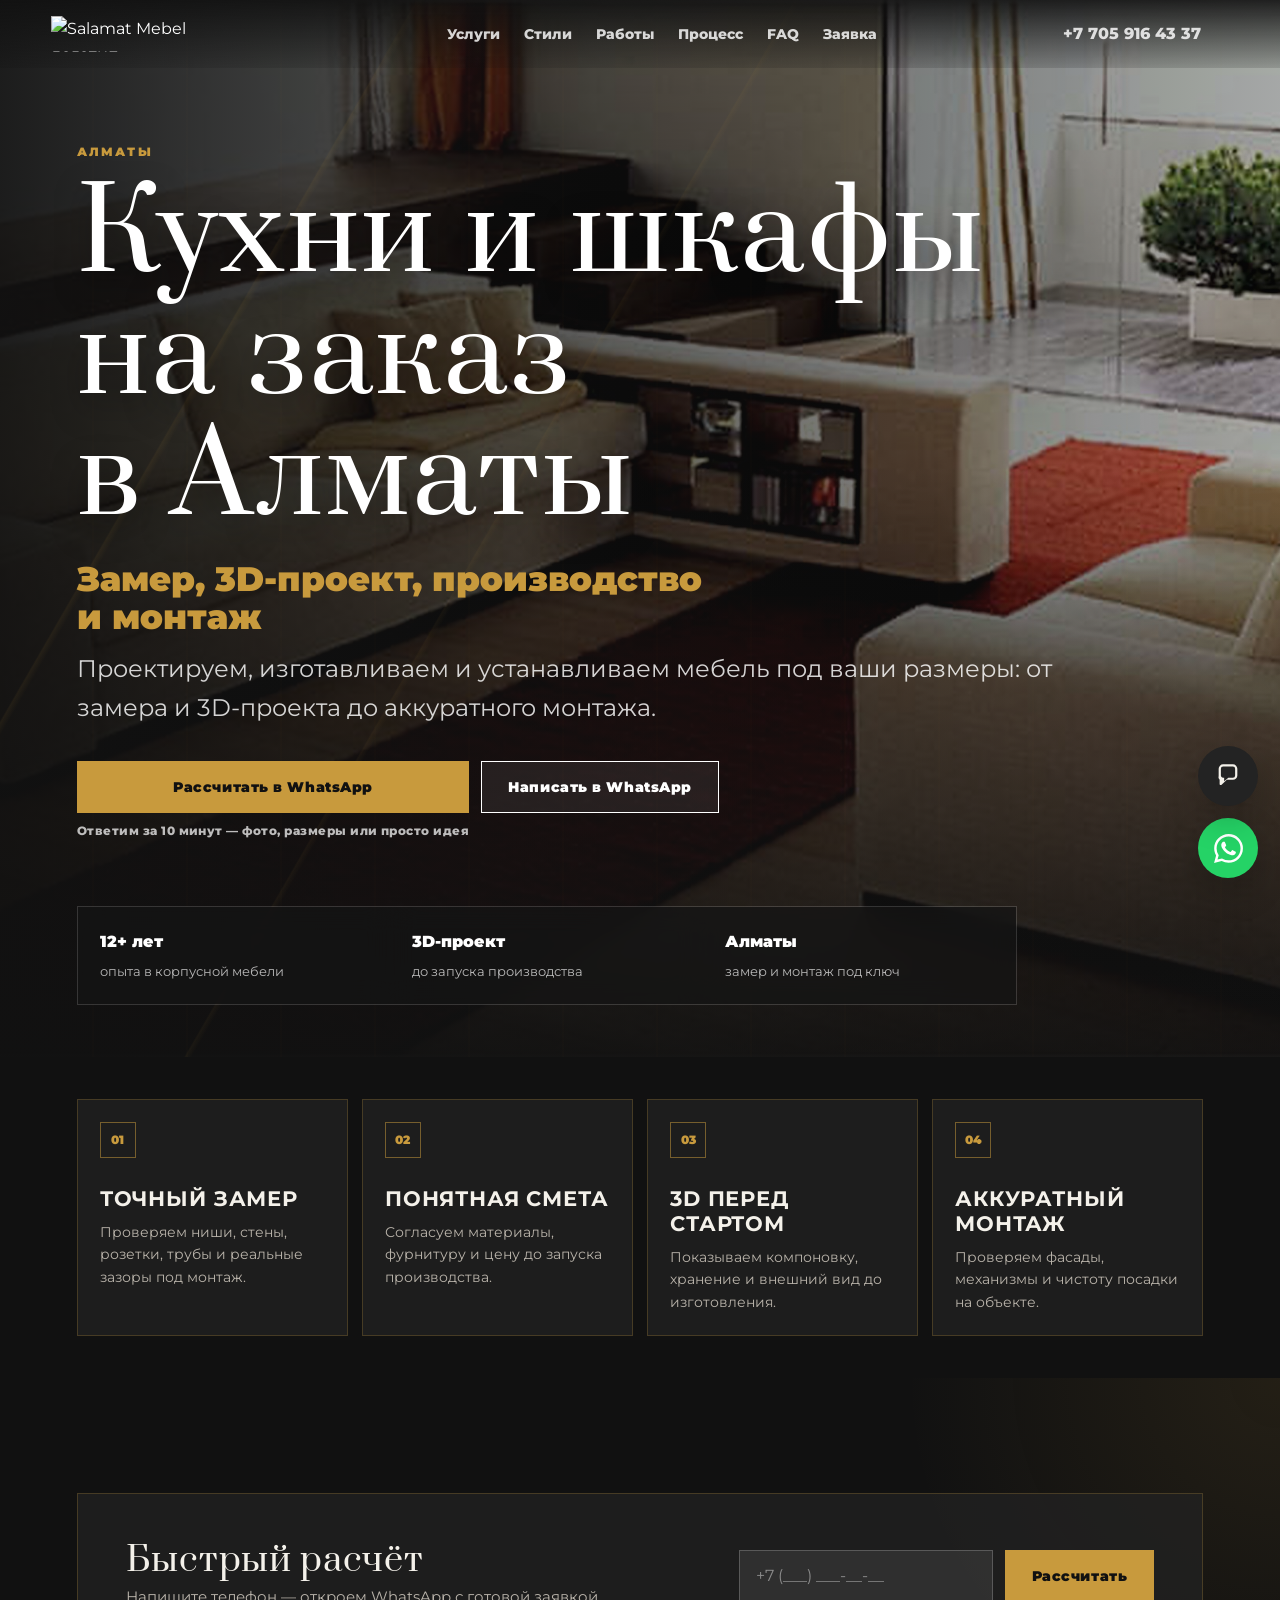
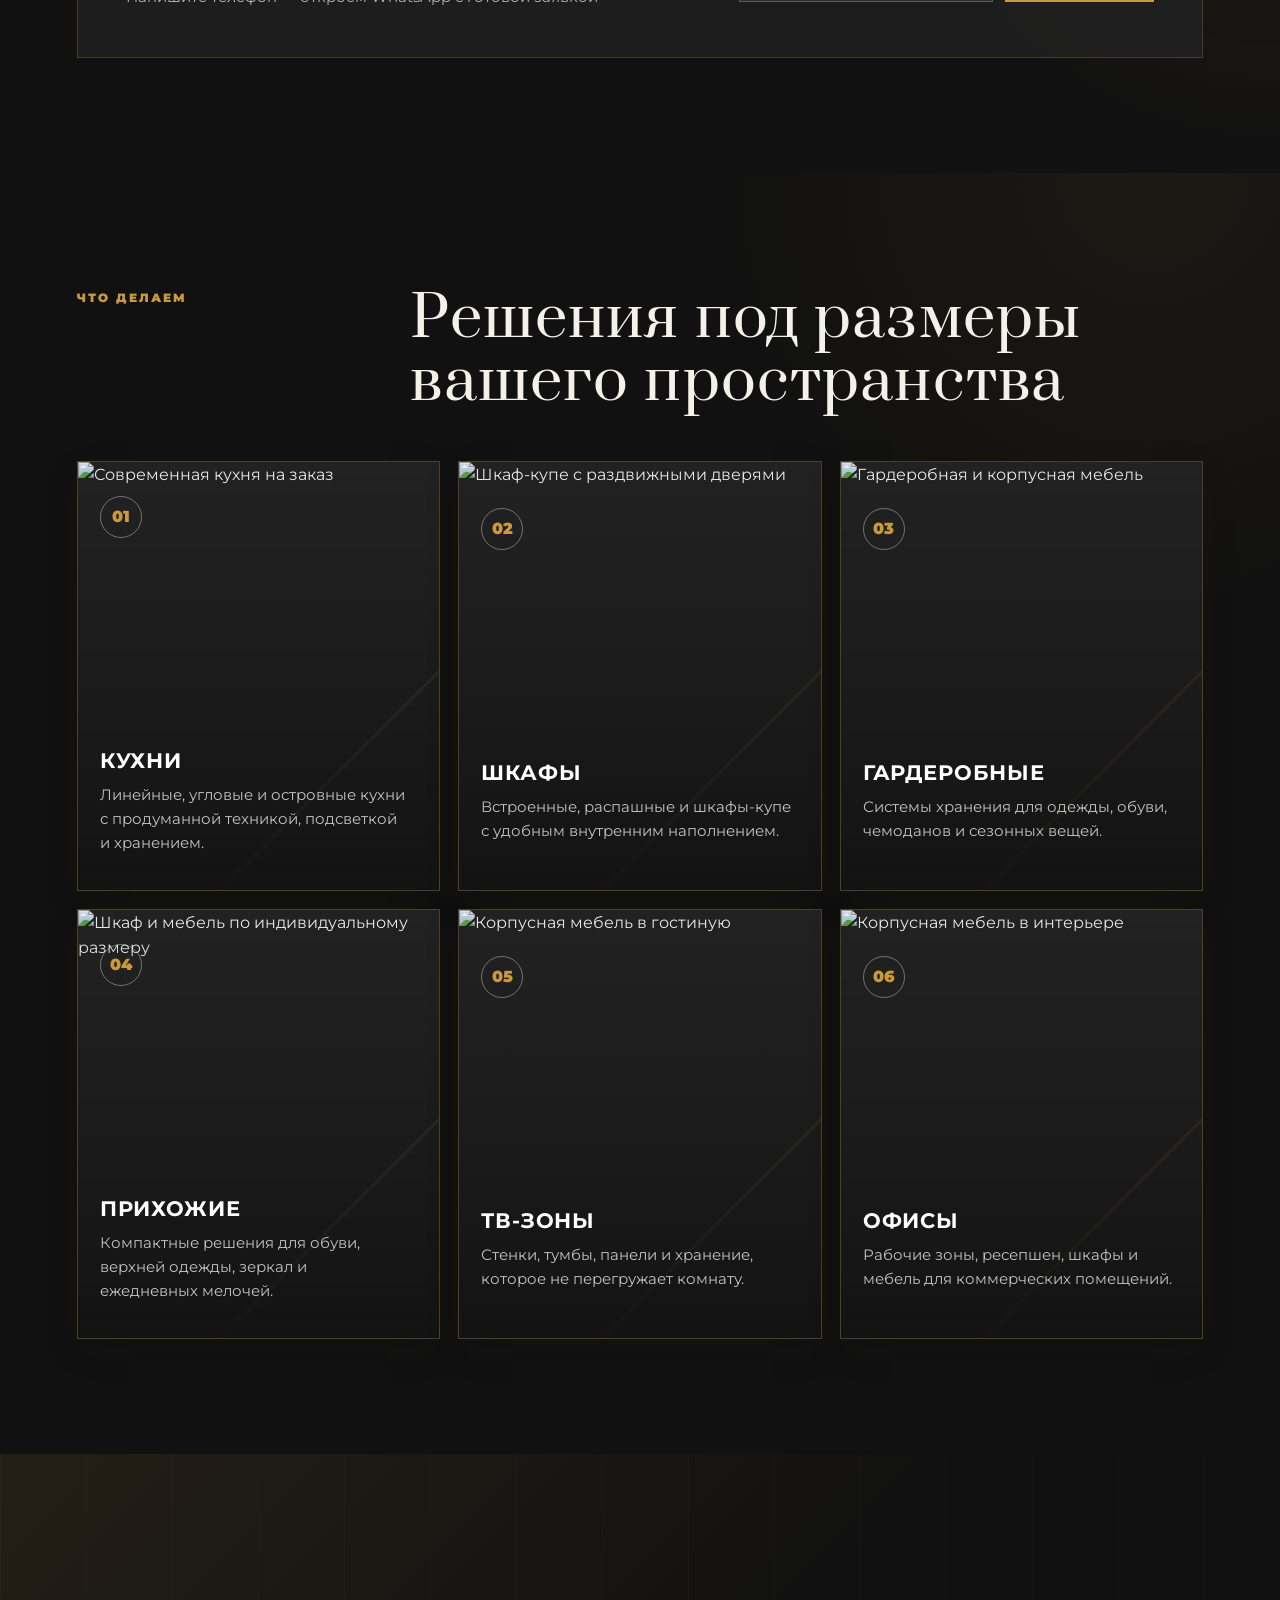
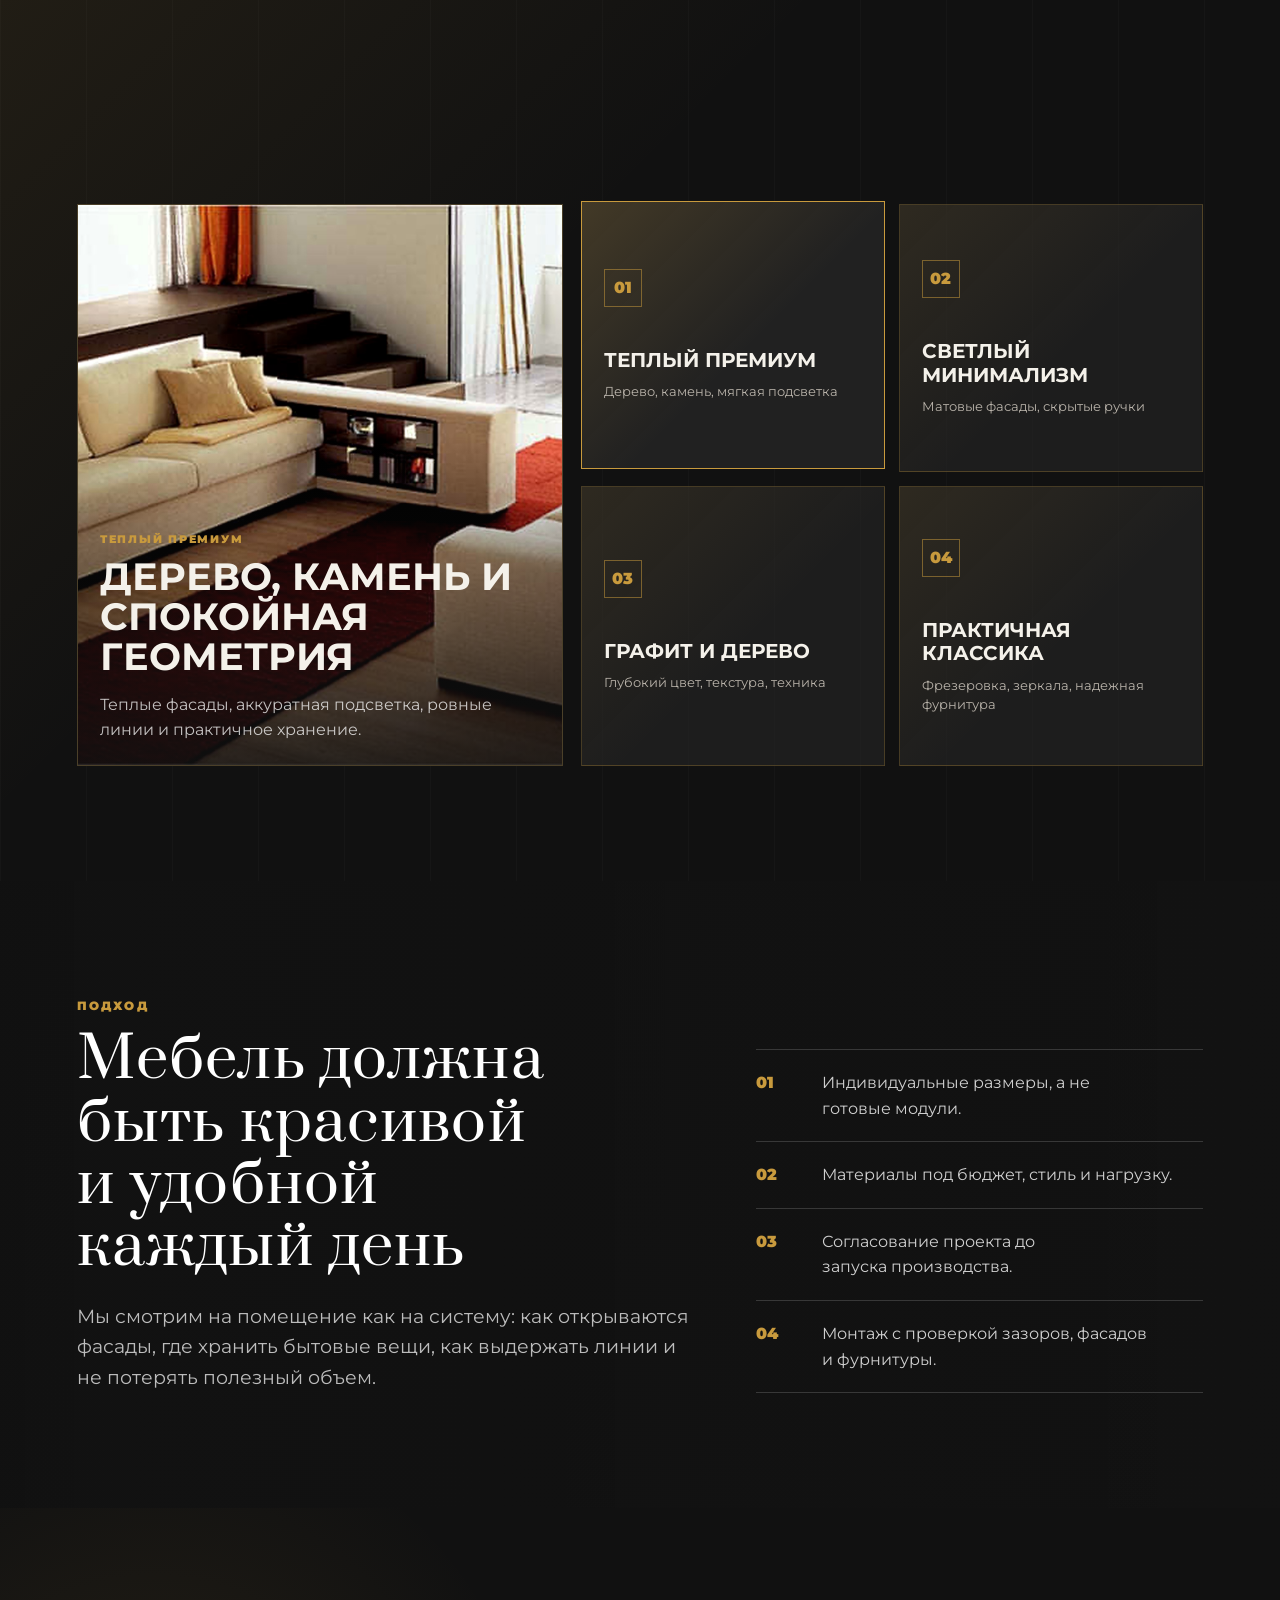
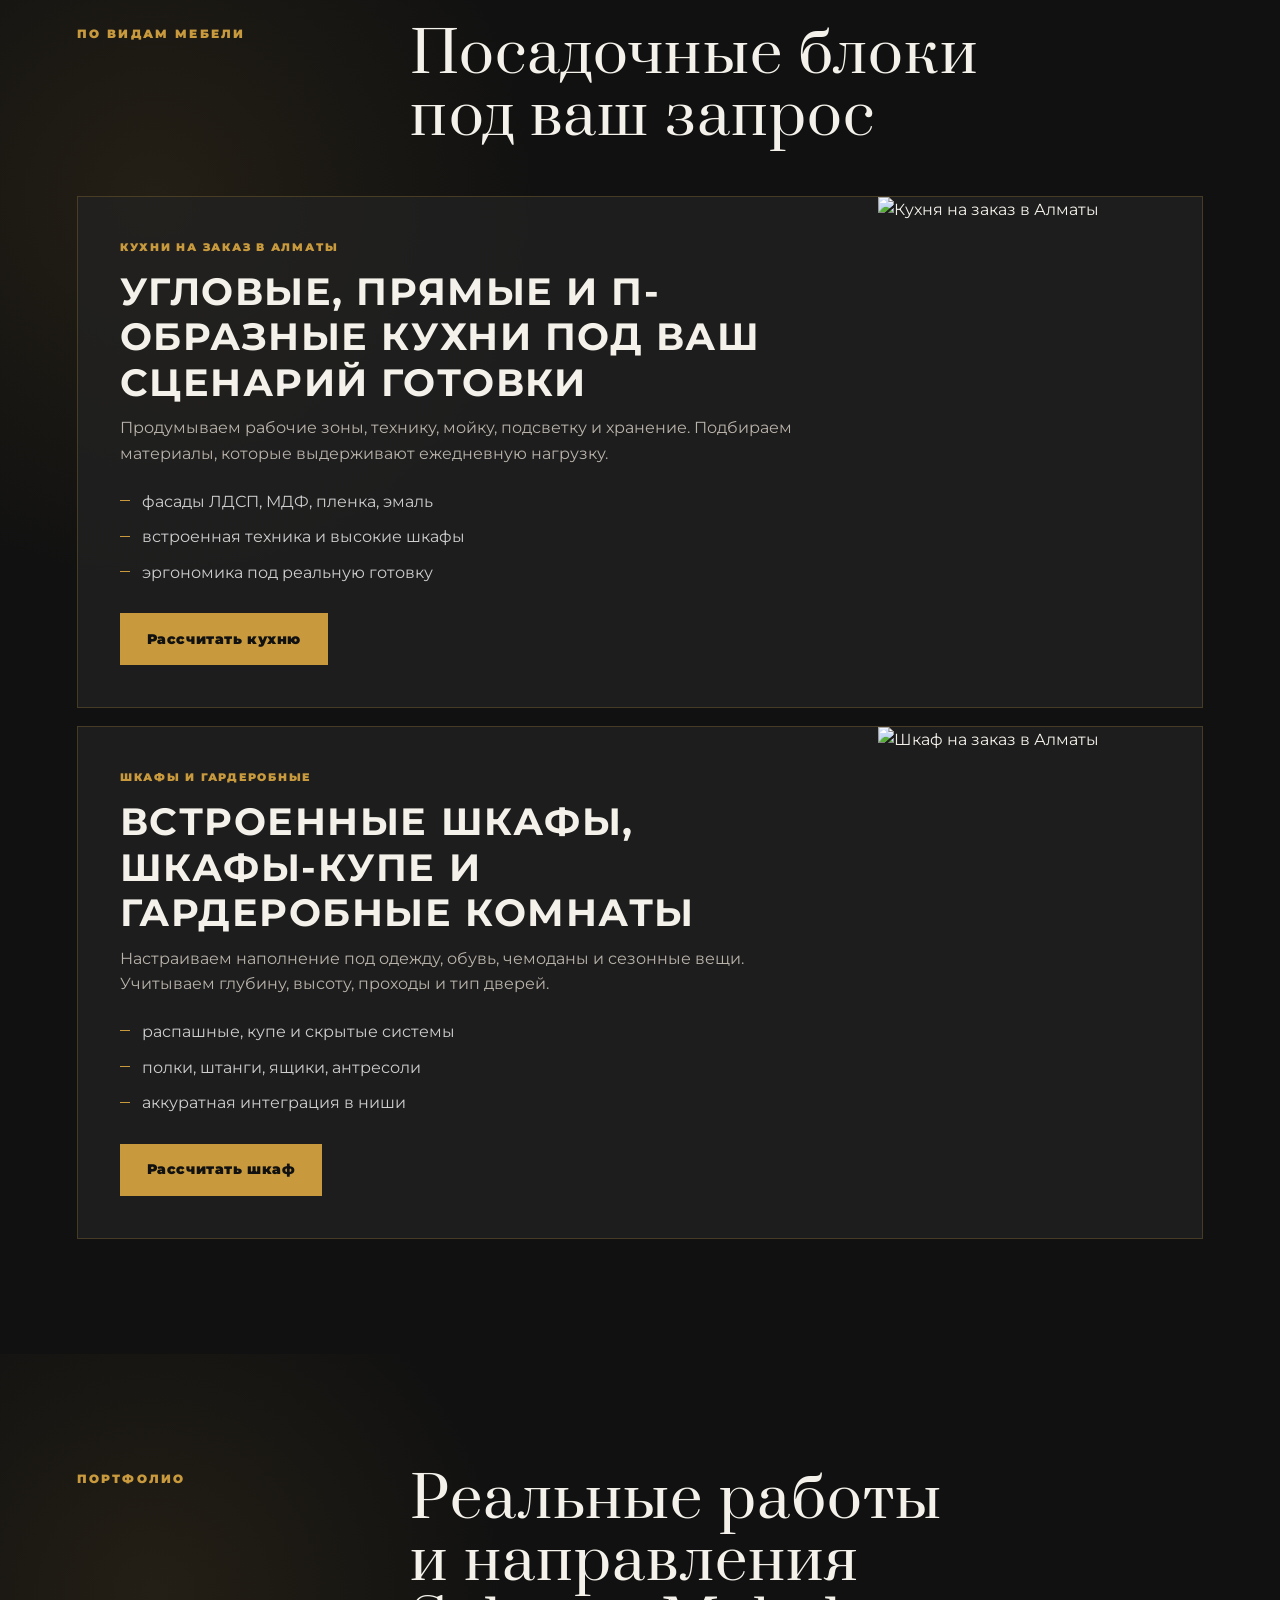
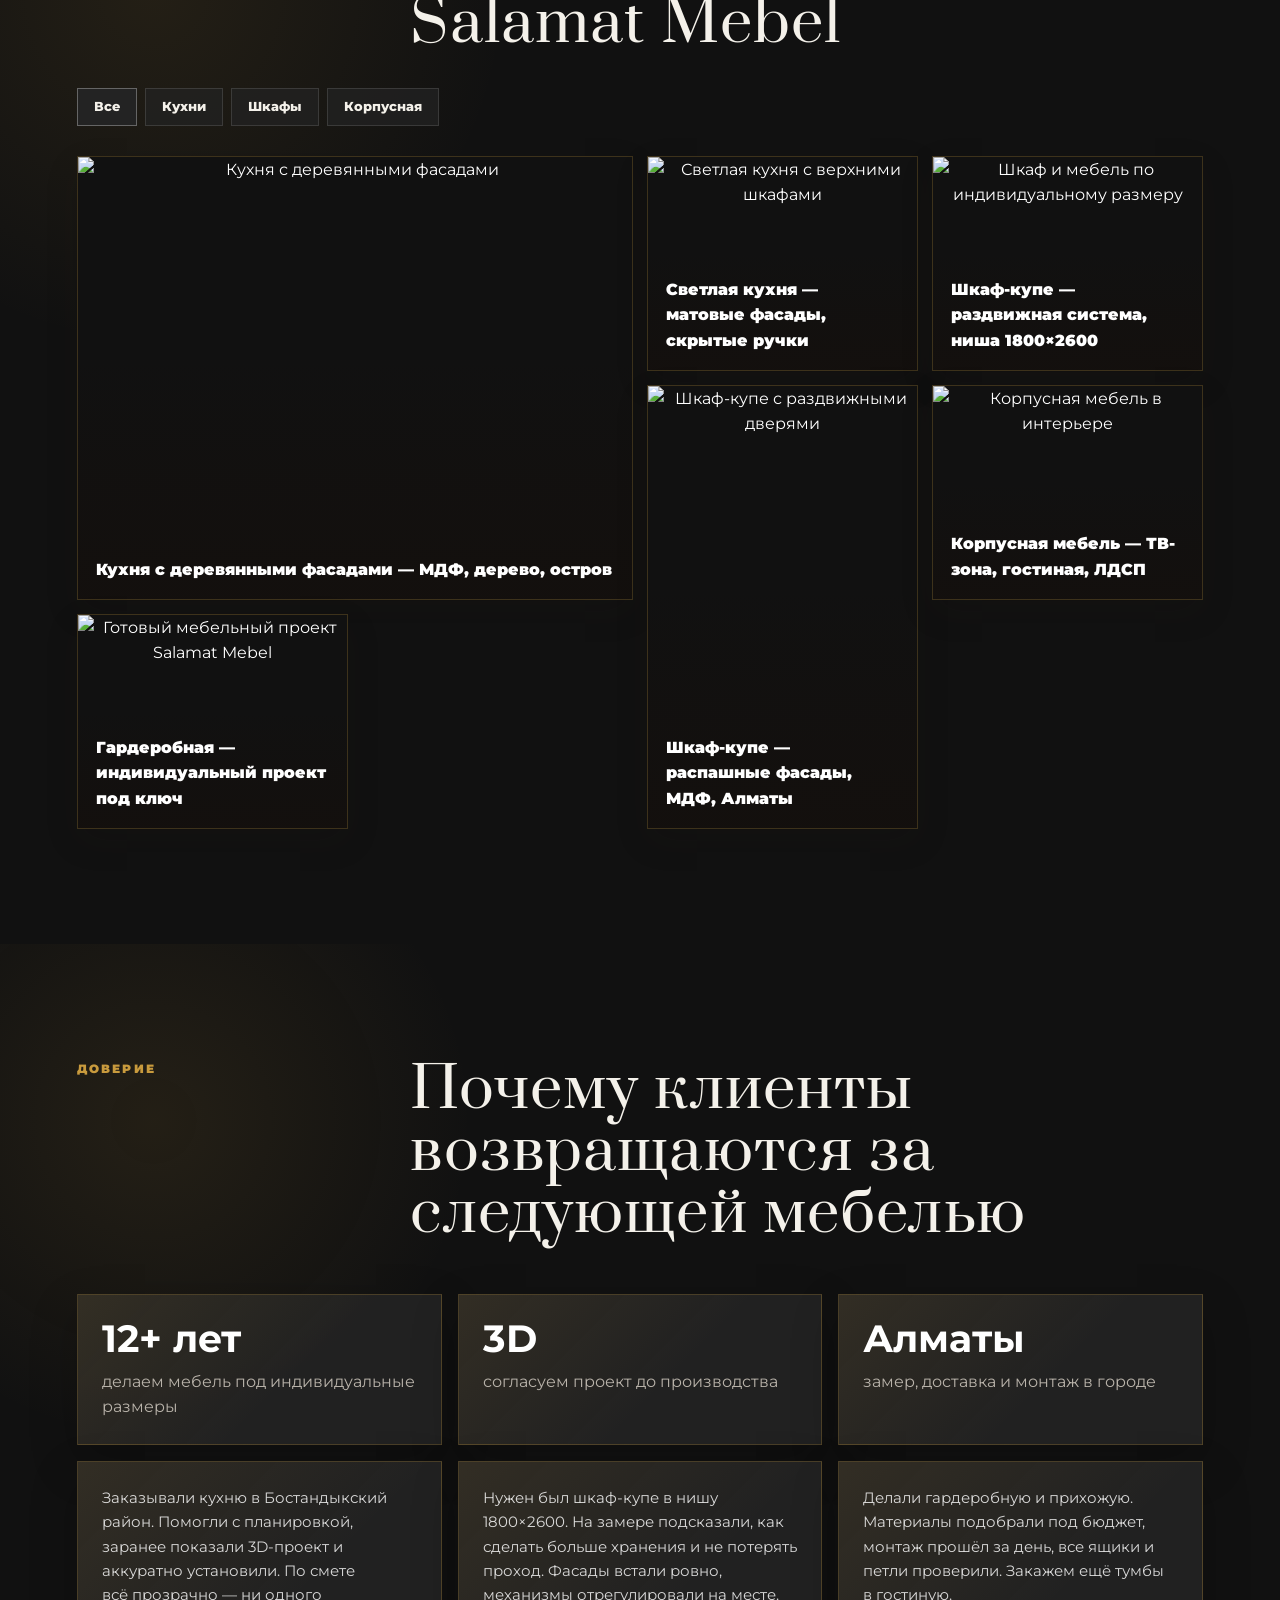
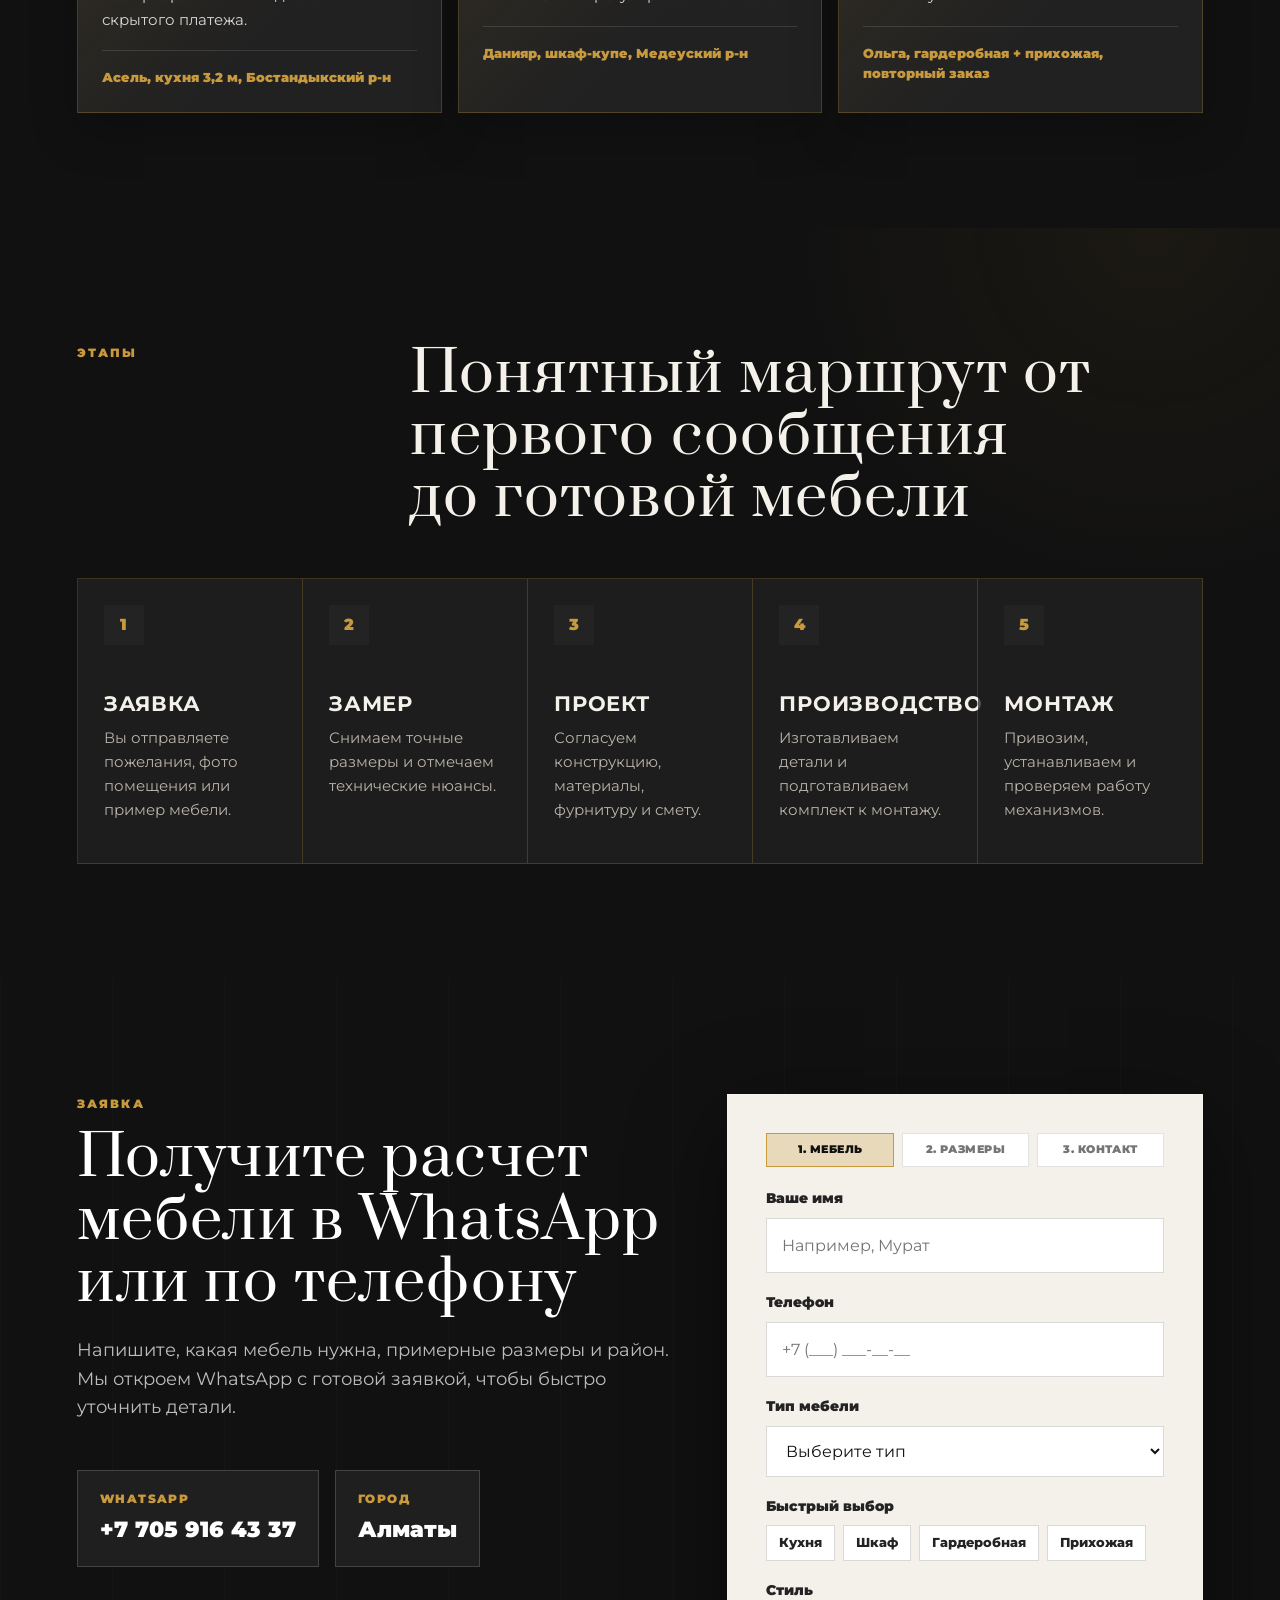
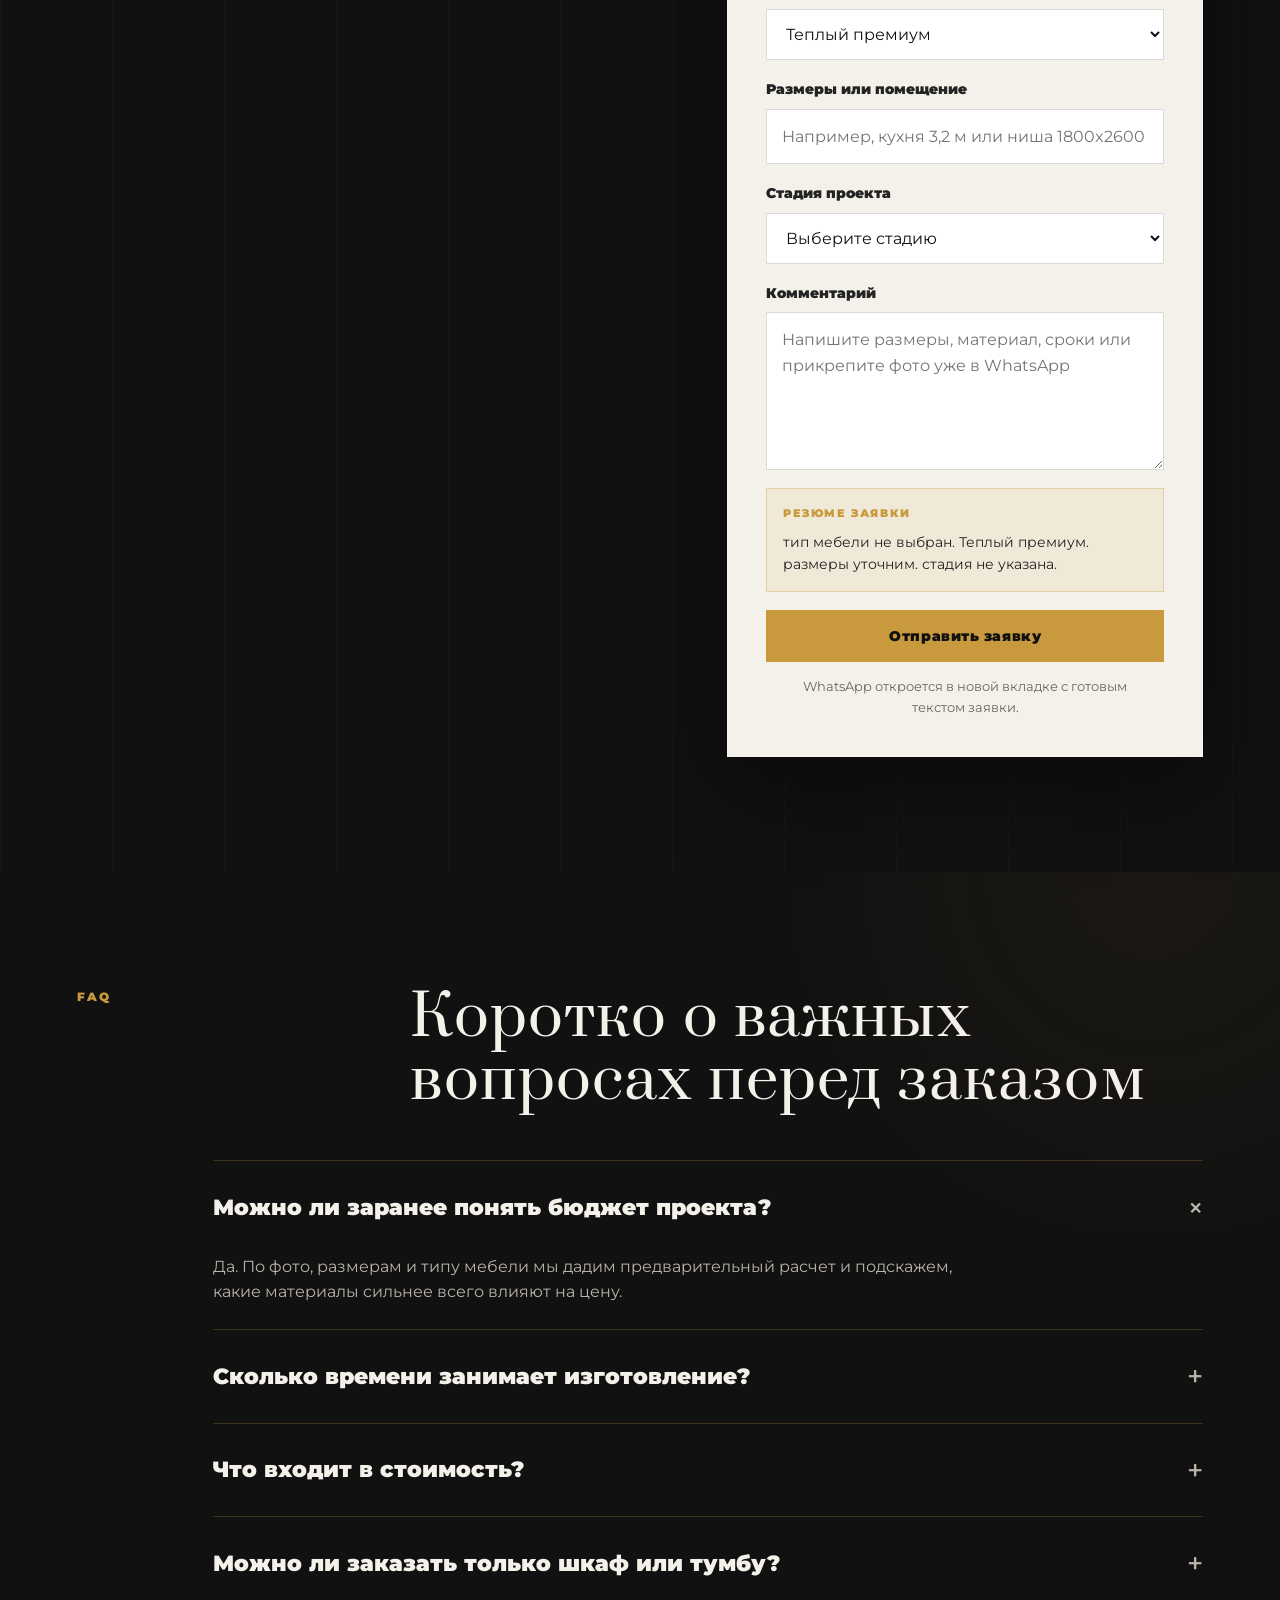
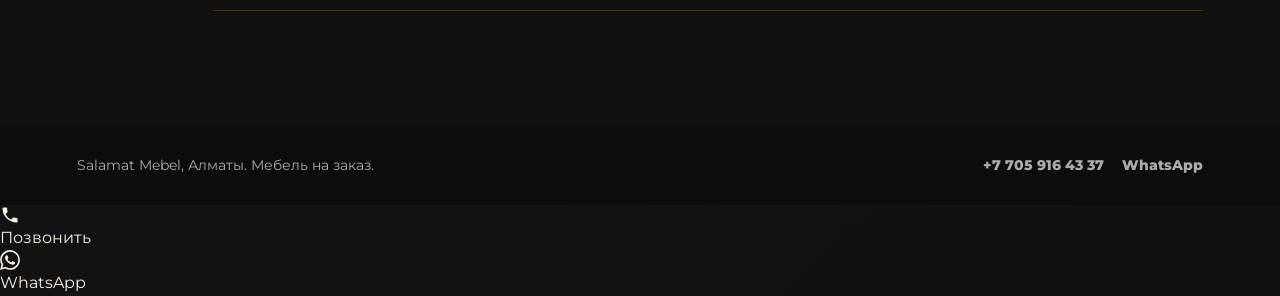
==== index.html @ 35bfed1a "Phase 1 visual upgrade: Prata headings, simplified hero, sticky mobile CTA, compact quick-form, impr" ====
<!doctype html>
<html lang="ru">
  <head>
    <meta charset="utf-8">
    <meta name="viewport" content="width=device-width, initial-scale=1">
    <title>Salamat Mebel - мебель на заказ в Алматы</title>
    <meta name="description" content="Salamat Mebel изготавливает кухни, шкафы, гардеробные, прихожие и корпусную мебель на заказ в Алматы. Замер, 3D-проект, производство, доставка и монтаж.">
    <meta name="theme-color" content="#111111">
    <link rel="canonical" href="https://salamat-mebel.kz/">
    <meta property="og:type" content="website">
    <meta property="og:url" content="https://salamat-mebel.kz/">
    <meta property="og:title" content="Кухни и шкафы на заказ в Алматы — Salamat Mebel">
    <meta property="og:description" content="Кухни, шкафы и корпусная мебель по индивидуальным размерам. Отправьте заявку напрямую в WhatsApp.">
    <meta property="og:image" content="https://murkin1980.github.io/salamat-mebel-kz/assets/hero-upscaled.jpg">
    <meta property="og:image:width" content="1200">
    <meta property="og:image:height" content="630">
    <link rel="icon" href="https://static.tildacdn.pro/tild3538-3930-4432-a661-376439656238/favicon_42.ico">
    <link rel="preconnect" href="https://static.tildacdn.pro">
    <link rel="preconnect" href="https://fonts.googleapis.com">
    <link rel="preconnect" href="https://fonts.gstatic.com" crossorigin>
    <link href="https://fonts.googleapis.com/css2?family=Montserrat:wght@400;500;600;700;800;900&family=Prata&display=swap" rel="stylesheet">
    <link rel="stylesheet" href="styles.css?v=20260526-1">
    <script type="application/ld+json">
      {
        "@context": "https://schema.org",
        "@type": "FurnitureStore",
        "name": "Salamat Mebel",
        "url": "https://salamat-mebel.kz/",
        "image": "https://murkin1980.github.io/salamat-mebel-kz/assets/hero-upscaled.jpg",
        "logo": "https://static.tildacdn.pro/tild3631-6164-4535-b664-613364663738/salamat-mebelkz.svg",
        "telephone": "+77059164337",
        "address": {
          "@type": "PostalAddress",
          "addressLocality": "Алматы",
          "addressCountry": "KZ"
        },
        "areaServed": "Алматы",
        "priceRange": "$$",
        "sameAs": ["https://wa.me/77059164337"]
      }
    </script>
  </head>
  <body>
    <header class="site-header" id="siteHeader">
      <a class="brand" href="#top" aria-label="Salamat Mebel">
        <img class="brand-logo" src="https://static.tildacdn.pro/tild3631-6164-4535-b664-613364663738/salamat-mebelkz.svg" alt="Salamat Mebel логотип" width="154" height="40">
        <span>
          <strong>Salamat Mebel</strong>
          <small>custom furniture</small>
        </span>
      </a>
      <nav class="nav" id="mainNav" aria-label="Основная навигация">
        <a href="#services">Услуги</a>
        <a href="#styles">Стили</a>
        <a href="#portfolio">Работы</a>
        <a href="#process">Процесс</a>
        <a href="#faq">FAQ</a>
        <a href="#contact">Заявка</a>
      </nav>
      <a class="header-phone" href="tel:+77059164337">+7 705 916 43 37</a>
      <button class="menu-toggle" id="menuToggle" type="button" aria-label="Открыть меню" aria-expanded="false" aria-controls="mainNav">
        <span></span><span></span><span></span>
      </button>
    </header>

    <main id="top">
      <section class="hero" aria-labelledby="heroTitle">
        <div class="hero-media" aria-hidden="true">
          <img src="assets/hero-upscaled.jpg" alt="" width="1920" height="1080" fetchpriority="high">
        </div>
        <div class="hero-content reveal">
          <p class="eyebrow">Алматы</p>
          <h1 id="heroTitle">Кухни и шкафы на заказ в Алматы</h1>
          <p class="hero-subtitle">Замер, 3D-проект, производство и монтаж</p>
          <p class="hero-lead">Проектируем, изготавливаем и устанавливаем мебель под ваши размеры: от замера и 3D-проекта до аккуратного монтажа.</p>
          <div class="hero-actions">
            <div class="cta-stack">
              <a class="button primary" href="#contact">Рассчитать в WhatsApp</a>
              <small>Ответим за 10 минут — фото, размеры или просто идея</small>
            </div>
            <a class="button ghost" href="#quick-request">Написать в WhatsApp</a>
          </div>
        </div>
        <dl class="hero-facts reveal reveal-delay-2" aria-label="Преимущества Salamat Mebel">
          <div><dt>12+ лет</dt><dd>опыта в корпусной мебели</dd></div>
          <div><dt>3D-проект</dt><dd>до запуска производства</dd></div>
          <div><dt>Алматы</dt><dd>замер и монтаж под ключ</dd></div>
        </dl>
      </section>

      <section class="section proof-strip" aria-label="Коротко о преимуществах">
        <article class="proof-card reveal">
          <span>01</span>
          <h3>Точный замер</h3>
          <p>Проверяем ниши, стены, розетки, трубы и реальные зазоры под монтаж.</p>
        </article>
        <article class="proof-card reveal reveal-delay-1">
          <span>02</span>
          <h3>Понятная смета</h3>
          <p>Согласуем материалы, фурнитуру и цену до запуска производства.</p>
        </article>
        <article class="proof-card reveal reveal-delay-2">
          <span>03</span>
          <h3>3D перед стартом</h3>
          <p>Показываем компоновку, хранение и внешний вид до изготовления.</p>
        </article>
        <article class="proof-card reveal reveal-delay-3">
          <span>04</span>
          <h3>Аккуратный монтаж</h3>
          <p>Проверяем фасады, механизмы и чистоту посадки на объекте.</p>
        </article>
      </section>

      <section class="section quick-request" id="quick-request">
        <div class="quick-band reveal">
          <div class="quick-band-copy">
            <h2>Быстрый расчёт</h2>
            <p>Напишите телефон — откроем WhatsApp с готовой заявкой</p>
          </div>
          <form class="quick-band-form" data-quick-form>
            <input name="phone" type="tel" inputmode="tel" autocomplete="tel" placeholder="+7 (___) ___-__-__" required>
            <button class="button primary" type="submit">Рассчитать</button>
          </form>
        </div>
      </section>

      <section class="section services" id="services">
        <div class="section-heading reveal">
          <p class="eyebrow">Что делаем</p>
          <h2>Решения под размеры вашего пространства</h2>
        </div>
        <div class="services-grid">
          <button class="service-card reveal" type="button" data-service="Кухня">
            <img src="https://static.tildacdn.pro/tild3962-6166-4432-b461-663535636530/modern-kitchen-in-hi.jpg" alt="Современная кухня на заказ" width="600" height="490" loading="lazy" decoding="async">
            <span>01</span>
            <h3>Кухни</h3>
            <p>Линейные, угловые и островные кухни с продуманной техникой, подсветкой и хранением.</p>
          </button>
          <button class="service-card reveal reveal-delay-1" type="button" data-service="Шкаф">
            <img src="https://static.tildacdn.pro/tild3231-3635-4664-b338-353865343437/sliding-closet-with-.jpg" alt="Шкаф-купе с раздвижными дверями" width="600" height="490" loading="lazy" decoding="async">
            <span>02</span>
            <h3>Шкафы</h3>
            <p>Встроенные, распашные и шкафы-купе с удобным внутренним наполнением.</p>
          </button>
          <button class="service-card reveal reveal-delay-2" type="button" data-service="Гардеробная">
            <img src="https://static.tildacdn.pro/tild6362-3736-4733-a461-316538313565/salamat-mebelkz4.jpg" alt="Гардеробная и корпусная мебель" width="640" height="170" loading="lazy" decoding="async">
            <span>03</span>
            <h3>Гардеробные</h3>
            <p>Системы хранения для одежды, обуви, чемоданов и сезонных вещей.</p>
          </button>
          <button class="service-card reveal" type="button" data-service="Прихожая">
            <img src="https://static.tildacdn.pro/tild3435-6161-4434-b133-356637656666/salamat-mebelkz6.jpg" alt="Шкаф и мебель по индивидуальному размеру" width="640" height="170" loading="lazy" decoding="async">
            <span>04</span>
            <h3>Прихожие</h3>
            <p>Компактные решения для обуви, верхней одежды, зеркал и ежедневных мелочей.</p>
          </button>
          <button class="service-card reveal reveal-delay-1" type="button" data-service="ТВ-зона">
            <img src="https://static.tildacdn.pro/tild6263-6262-4634-a134-363832383933/modern-upholstered-f.jpg" alt="Корпусная мебель в гостиную" width="600" height="490" loading="lazy" decoding="async">
            <span>05</span>
            <h3>ТВ-зоны</h3>
            <p>Стенки, тумбы, панели и хранение, которое не перегружает комнату.</p>
          </button>
          <button class="service-card reveal reveal-delay-2" type="button" data-service="Офисная мебель">
            <img src="https://static.tildacdn.pro/tild3538-3036-4665-a434-353337376361/salamat-mebelkz7.jpg" alt="Корпусная мебель в интерьере" width="640" height="170" loading="lazy" decoding="async">
            <span>06</span>
            <h3>Офисы</h3>
            <p>Рабочие зоны, ресепшен, шкафы и мебель для коммерческих помещений.</p>
          </button>
        </div>
      </section>

      <section class="section style-lab" id="styles">
        <div class="section-heading reveal">
          <p class="eyebrow">Подбор стиля</p>
          <h2>Выберите направление, а мы подберем фасады, цвет и фурнитуру</h2>
        </div>
        <div class="style-lab-grid">
          <div class="style-preview reveal">
            <img id="stylePreviewImage" src="assets/hero-upscaled.jpg" alt="Премиальная мебель Salamat Mebel" width="1920" height="1080" loading="lazy" decoding="async">
            <div>
              <span id="stylePreviewTag">Теплый премиум</span>
              <strong id="stylePreviewTitle">Дерево, камень и спокойная геометрия</strong>
              <p id="stylePreviewText">Теплые фасады, аккуратная подсветка, ровные линии и практичное хранение.</p>
            </div>
          </div>
          <div class="style-options reveal reveal-delay-1" aria-label="Направления дизайна">
            <button class="style-card active" type="button" data-style="Теплый премиум" data-image="assets/hero-upscaled.jpg" data-title="Дерево, камень и спокойная геометрия" data-text="Теплые фасады, аккуратная подсветка, ровные линии и практичное хранение.">
              <span>01</span>
              <strong>Теплый премиум</strong>
              <small>Дерево, камень, мягкая подсветка</small>
            </button>
            <button class="style-card" type="button" data-style="Светлый минимализм" data-image="https://static.tildacdn.pro/tild6262-3132-4738-b064-373365326636/salamat-mebelkz5.jpg" data-title="Светлые фасады без визуального шума" data-text="Матовые поверхности, скрытые ручки, максимум воздуха и полезного хранения.">
              <span>02</span>
              <strong>Светлый минимализм</strong>
              <small>Матовые фасады, скрытые ручки</small>
            </button>
            <button class="style-card" type="button" data-style="Графит и дерево" data-image="https://static.tildacdn.pro/tild6337-6635-4737-a230-646636333862/salamat-mebelkz3.jpg" data-title="Контрастные фасады и выразительная фактура" data-text="Темные акценты, теплое дерево, встроенная техника и чистые вертикали.">
              <span>03</span>
              <strong>Графит и дерево</strong>
              <small>Глубокий цвет, текстура, техника</small>
            </button>
            <button class="style-card" type="button" data-style="Практичная классика" data-image="https://static.tildacdn.pro/tild3231-3635-4664-b338-353865343437/sliding-closet-with-.jpg" data-title="Классические решения с современным наполнением" data-text="Фрезеровка, зеркала, симметрия и удобное внутреннее устройство.">
              <span>04</span>
              <strong>Практичная классика</strong>
              <small>Фрезеровка, зеркала, надежная фурнитура</small>
            </button>
          </div>
        </div>
      </section>

      <section class="section craft">
        <div class="craft-copy reveal">
          <p class="eyebrow">Подход</p>
          <h2>Мебель должна быть красивой и удобной каждый день</h2>
          <p>Мы смотрим на помещение как на систему: как открываются фасады, где хранить бытовые вещи, как выдержать линии и не потерять полезный объем.</p>
        </div>
        <ul class="craft-list" role="list">
          <li class="reveal reveal-delay-1"><span>01</span> Индивидуальные размеры, а не готовые модули.</li>
          <li class="reveal reveal-delay-2"><span>02</span> Материалы под бюджет, стиль и нагрузку.</li>
          <li class="reveal reveal-delay-3"><span>03</span> Согласование проекта до запуска производства.</li>
          <li class="reveal reveal-delay-4"><span>04</span> Монтаж с проверкой зазоров, фасадов и фурнитуры.</li>
        </ul>
      </section>

      <section class="section category-sections">
        <div class="section-heading reveal">
          <p class="eyebrow">По видам мебели</p>
          <h2>Посадочные блоки под ваш запрос</h2>
        </div>
        <div class="category-grid">
          <article class="category-card reveal" id="kitchens">
            <div>
              <span>Кухни на заказ в Алматы</span>
              <h3>Угловые, прямые и П-образные кухни под ваш сценарий готовки</h3>
              <p>Продумываем рабочие зоны, технику, мойку, подсветку и хранение. Подбираем материалы, которые выдерживают ежедневную нагрузку.</p>
              <ul>
                <li>фасады ЛДСП, МДФ, пленка, эмаль</li>
                <li>встроенная техника и высокие шкафы</li>
                <li>эргономика под реальную готовку</li>
              </ul>
              <a class="button primary" href="#contact">Рассчитать кухню</a>
            </div>
            <img src="https://static.tildacdn.pro/tild3962-6166-4432-b461-663535636530/modern-kitchen-in-hi.jpg" alt="Кухня на заказ в Алматы" width="600" height="490" loading="lazy" decoding="async">
          </article>
          <article class="category-card reveal reveal-delay-1" id="closets">
            <div>
              <span>Шкафы и гардеробные</span>
              <h3>Встроенные шкафы, шкафы-купе и гардеробные комнаты</h3>
              <p>Настраиваем наполнение под одежду, обувь, чемоданы и сезонные вещи. Учитываем глубину, высоту, проходы и тип дверей.</p>
              <ul>
                <li>распашные, купе и скрытые системы</li>
                <li>полки, штанги, ящики, антресоли</li>
                <li>аккуратная интеграция в ниши</li>
              </ul>
              <a class="button primary" href="#contact">Рассчитать шкаф</a>
            </div>
            <img src="https://static.tildacdn.pro/tild3231-3635-4664-b338-353865343437/sliding-closet-with-.jpg" alt="Шкаф на заказ в Алматы" width="600" height="490" loading="lazy" decoding="async">
          </article>
        </div>
      </section>

      <section class="section portfolio" id="portfolio">
        <div class="section-heading reveal">
          <p class="eyebrow">Портфолио</p>
          <h2>Реальные работы и направления Salamat Mebel</h2>
        </div>
        <div class="filter-bar reveal" aria-label="Фильтр портфолио">
          <button class="filter-btn active" type="button" data-filter="all">Все</button>
          <button class="filter-btn" type="button" data-filter="kitchen">Кухни</button>
          <button class="filter-btn" type="button" data-filter="closet">Шкафы</button>
          <button class="filter-btn" type="button" data-filter="cabinet">Корпусная</button>
        </div>
        <div class="portfolio-grid">
          <button class="portfolio-item featured reveal" type="button" data-category="kitchen" data-title="Кухня с деревянными фасадами — МДФ, дерево, остров" data-src="https://static.tildacdn.pro/tild6337-6635-4737-a230-646636333862/salamat-mebelkz3.jpg">
            <img src="https://static.tildacdn.pro/tild6337-6635-4737-a230-646636333862/salamat-mebelkz3.jpg" alt="Кухня с деревянными фасадами" width="800" height="340" loading="lazy" decoding="async">
            <span>Кухня с деревянными фасадами — МДФ, дерево, остров</span>
          </button>
          <button class="portfolio-item reveal reveal-delay-1" type="button" data-category="kitchen" data-title="Светлая кухня — матовые фасады, скрытые ручки" data-src="https://static.tildacdn.pro/tild6262-3132-4738-b064-373365326636/salamat-mebelkz5.jpg">
            <img src="https://static.tildacdn.pro/tild6262-3132-4738-b064-373365326636/salamat-mebelkz5.jpg" alt="Светлая кухня с верхними шкафами" width="480" height="340" loading="lazy" decoding="async">
            <span>Светлая кухня — матовые фасады, скрытые ручки</span>
          </button>
          <button class="portfolio-item reveal reveal-delay-2" type="button" data-category="closet" data-title="Шкаф-купе — раздвижная система, ниша 1800×2600" data-src="https://static.tildacdn.pro/tild3435-6161-4434-b133-356637656666/salamat-mebelkz6.jpg">
            <img src="https://static.tildacdn.pro/tild3435-6161-4434-b133-356637656666/salamat-mebelkz6.jpg" alt="Шкаф и мебель по индивидуальному размеру" width="640" height="170" loading="lazy" decoding="async">
            <span>Шкаф-купе — раздвижная система, ниша 1800×2600</span>
          </button>
          <button class="portfolio-item tall reveal" type="button" data-category="closet" data-title="Шкаф-купе — распашные фасады, МДФ, Алматы" data-src="https://static.tildacdn.pro/tild3231-3635-4664-b338-353865343437/sliding-closet-with-.jpg">
            <img src="https://static.tildacdn.pro/tild3231-3635-4664-b338-353865343437/sliding-closet-with-.jpg" alt="Шкаф-купе с раздвижными дверями" width="600" height="490" loading="lazy" decoding="async">
            <span>Шкаф-купе — распашные фасады, МДФ, Алматы</span>
          </button>
          <button class="portfolio-item reveal reveal-delay-1" type="button" data-category="cabinet" data-title="Корпусная мебель — ТВ-зона, гостиная, ЛДСП" data-src="https://static.tildacdn.pro/tild3538-3036-4665-a434-353337376361/salamat-mebelkz7.jpg">
            <img src="https://static.tildacdn.pro/tild3538-3036-4665-a434-353337376361/salamat-mebelkz7.jpg" alt="Корпусная мебель в интерьере" width="640" height="170" loading="lazy" decoding="async">
            <span>Корпусная мебель — ТВ-зона, гостиная, ЛДСП</span>
          </button>
          <button class="portfolio-item reveal reveal-delay-2" type="button" data-category="cabinet" data-title="Готовая гардеробная — индивидуальный проект" data-src="https://static.tildacdn.pro/tild6561-3134-4039-b866-386531386339/salamat-mebelkz8.jpg">
            <img src="https://static.tildacdn.pro/tild6561-3134-4039-b866-386531386339/salamat-mebelkz8.jpg" alt="Готовый мебельный проект Salamat Mebel" width="640" height="170" loading="lazy" decoding="async">
            <span>Гардеробная — индивидуальный проект под ключ</span>
          </button>
        </div>
      </section>

      <section class="section trust">
        <div class="section-heading reveal">
          <p class="eyebrow">Доверие</p>
          <h2>Почему клиенты возвращаются за следующей мебелью</h2>
        </div>
        <div class="trust-grid">
          <article class="trust-number reveal"><strong>12+ лет</strong><span>делаем мебель под индивидуальные размеры</span></article>
          <article class="trust-number reveal reveal-delay-1"><strong>3D</strong><span>согласуем проект до производства</span></article>
          <article class="trust-number reveal reveal-delay-2"><strong>Алматы</strong><span>замер, доставка и монтаж в городе</span></article>
        </div>
        <div class="review-grid">
          <article class="review-card reveal">
            <p>Заказывали кухню в Бостандыкский район. Помогли с планировкой, заранее показали 3D-проект и аккуратно установили. По смете всё прозрачно — ни одного скрытого платежа.</p>
            <span>Асель, кухня 3,2 м, Бостандыкский р-н</span>
          </article>
          <article class="review-card reveal reveal-delay-1">
            <p>Нужен был шкаф-купе в нишу 1800×2600. На замере подсказали, как сделать больше хранения и не потерять проход. Фасады встали ровно, механизмы отрегулировали на месте.</p>
            <span>Данияр, шкаф-купе, Медеуский р-н</span>
          </article>
          <article class="review-card reveal reveal-delay-2">
            <p>Делали гардеробную и прихожую. Материалы подобрали под бюджет, монтаж прошёл за день, все ящики и петли проверили. Закажем ещё тумбы в гостиную.</p>
            <span>Ольга, гардеробная + прихожая, повторный заказ</span>
          </article>
        </div>
      </section>

      <section class="section process" id="process">
        <div class="section-heading reveal">
          <p class="eyebrow">Этапы</p>
          <h2>Понятный маршрут от первого сообщения до готовой мебели</h2>
        </div>
        <div class="steps">
          <article class="reveal"><span>1</span><h3>Заявка</h3><p>Вы отправляете пожелания, фото помещения или пример мебели.</p></article>
          <article class="reveal reveal-delay-1"><span>2</span><h3>Замер</h3><p>Снимаем точные размеры и отмечаем технические нюансы.</p></article>
          <article class="reveal reveal-delay-2"><span>3</span><h3>Проект</h3><p>Согласуем конструкцию, материалы, фурнитуру и смету.</p></article>
          <article class="reveal reveal-delay-3"><span>4</span><h3>Производство</h3><p>Изготавливаем детали и подготавливаем комплект к монтажу.</p></article>
          <article class="reveal reveal-delay-4"><span>5</span><h3>Монтаж</h3><p>Привозим, устанавливаем и проверяем работу механизмов.</p></article>
        </div>
      </section>

      <section class="section contact" id="contact">
        <div class="contact-copy reveal">
          <p class="eyebrow">Заявка</p>
          <h2>Получите расчет мебели в WhatsApp или по телефону</h2>
          <p>Напишите, какая мебель нужна, примерные размеры и район. Мы откроем WhatsApp с готовой заявкой, чтобы быстро уточнить детали.</p>
          <div class="contact-card">
            <span>WhatsApp</span>
            <a href="https://wa.me/77059164337" target="_blank" rel="noopener noreferrer">+7 705 916 43 37</a>
          </div>
          <div class="contact-card contact-card-secondary">
            <span>Город</span>
            <strong>Алматы</strong>
          </div>
        </div>
        <form class="contact-form reveal reveal-delay-1" id="leadForm" novalidate>
          <div class="brief-progress" aria-label="Этапы заявки">
            <span class="active">1. Мебель</span>
            <span>2. Размеры</span>
            <span>3. Контакт</span>
          </div>
          <div class="form-row">
            <label for="name">Ваше имя</label>
            <input id="name" name="name" type="text" autocomplete="name" placeholder="Например, Мурат">
          </div>
          <div class="form-row">
            <label for="phone">Телефон</label>
            <input id="phone" name="phone" type="tel" inputmode="tel" autocomplete="tel" placeholder="+7 (___) ___-__-__" required aria-describedby="phoneError">
            <small class="form-error" id="phoneError" role="alert">Введите телефон в формате +7 (___) ___-__-__</small>
          </div>
          <div class="form-row">
            <label for="service">Тип мебели</label>
            <select id="service" name="service">
              <option value="">Выберите тип</option>
              <option>Кухня</option>
              <option>Шкаф</option>
              <option>Гардеробная</option>
              <option>Прихожая</option>
              <option>ТВ-зона</option>
              <option>Офисная мебель</option>
              <option>Другое</option>
            </select>
          </div>
          <div class="form-row">
            <label>Быстрый выбор</label>
            <div class="option-chips" data-target="service">
              <button type="button" data-value="Кухня">Кухня</button>
              <button type="button" data-value="Шкаф">Шкаф</button>
              <button type="button" data-value="Гардеробная">Гардеробная</button>
              <button type="button" data-value="Прихожая">Прихожая</button>
            </div>
          </div>
          <div class="form-row">
            <label for="style">Стиль</label>
            <select id="style" name="style">
              <option>Теплый премиум</option>
              <option>Светлый минимализм</option>
              <option>Графит и дерево</option>
              <option>Практичная классика</option>
            </select>
          </div>
          <div class="form-row">
            <label for="dimensions">Размеры или помещение</label>
            <input id="dimensions" name="dimensions" type="text" placeholder="Например, кухня 3,2 м или ниша 1800x2600">
          </div>
          <div class="form-row">
            <label for="stage">Стадия проекта</label>
            <select id="stage" name="stage">
              <option value="">Выберите стадию</option>
              <option>Есть размеры</option>
              <option>Нужен замер</option>
              <option>Есть дизайн-проект</option>
              <option>Нужна консультация</option>
            </select>
          </div>
          <div class="form-row">
            <label for="message">Комментарий</label>
            <textarea id="message" name="message" rows="5" placeholder="Напишите размеры, материал, сроки или прикрепите фото уже в WhatsApp"></textarea>
          </div>
          <div class="lead-summary" aria-live="polite">
            <span>Резюме заявки</span>
            <p id="leadSummary">Выберите тип мебели, стиль и стадию проекта - мы соберем аккуратный текст для WhatsApp.</p>
          </div>
          <button class="button primary form-submit" id="submitBtn" type="submit">Отправить заявку</button>
          <p class="form-note" id="formSuccess" aria-live="polite">WhatsApp откроется в новой вкладке с готовым текстом заявки.</p>
        </form>
      </section>

      <section class="section faq" id="faq">
        <div class="section-heading reveal">
          <p class="eyebrow">FAQ</p>
          <h2>Коротко о важных вопросах перед заказом</h2>
        </div>
        <div class="faq-list">
          <details class="reveal" open>
            <summary>Можно ли заранее понять бюджет проекта?</summary>
            <p>Да. По фото, размерам и типу мебели мы дадим предварительный расчет и подскажем, какие материалы сильнее всего влияют на цену.</p>
          </details>
          <details class="reveal">
            <summary>Сколько времени занимает изготовление?</summary>
            <p>Срок зависит от сложности, материалов и фурнитуры. Точные сроки фиксируем после замера, проекта и согласования комплектации.</p>
          </details>
          <details class="reveal">
            <summary>Что входит в стоимость?</summary>
            <p>В расчет включаем материалы, фурнитуру, изготовление, доставку и монтаж, если это согласовано в заявке.</p>
          </details>
          <details class="reveal">
            <summary>Можно ли заказать только шкаф или тумбу?</summary>
            <p>Да, можно заказать как отдельное изделие, так и полный комплект мебели для комнаты, кухни или офиса.</p>
          </details>
        </div>
      </section>
    </main>

    <footer class="footer">
      <p>Salamat Mebel, Алматы. Мебель на заказ.</p>
      <div class="footer-links">
        <a href="tel:+77059164337">+7 705 916 43 37</a>
        <a href="https://wa.me/77059164337" target="_blank" rel="noopener noreferrer">WhatsApp</a>
      </div>
    </footer>

    <div class="mobile-sticky-cta" aria-label="Быстрые действия">
      <a class="ms-phone" href="tel:+77059164337" aria-label="Позвонить">
        <svg viewBox="0 0 24 24" aria-hidden="true" width="20" height="20"><path fill="currentColor" d="M6.62 10.79c1.44 2.83 3.76 5.15 6.59 6.59l2.2-2.2c.27-.27.67-.36 1.02-.24 1.12.37 2.33.57 3.57.57a1 1 0 0 1 1 1V20a1 1 0 0 1-1 1A17 17 0 0 1 3 4a1 1 0 0 1 1-1h3.5a1 1 0 0 1 1 1c0 1.24.2 2.45.57 3.57.11.35.03.74-.25 1.02l-2.2 2.2z"/></svg>
        Позвонить
      </a>
      <a class="ms-wa" href="https://wa.me/77059164337" target="_blank" rel="noopener noreferrer" aria-label="WhatsApp">
        <svg viewBox="0 0 24 24" aria-hidden="true" width="20" height="20"><path fill="currentColor" d="M17.472 14.382c-.297-.149-1.758-.867-2.03-.967-.273-.099-.471-.148-.67.15-.197.297-.767.966-.94 1.164-.173.199-.347.223-.644.075-.297-.15-1.255-.463-2.39-1.475-.883-.788-1.48-1.761-1.653-2.059-.173-.297-.018-.458.13-.606.134-.133.298-.347.446-.52.149-.174.198-.298.298-.497.099-.198.05-.371-.025-.52-.075-.149-.669-1.612-.916-2.207-.242-.579-.487-.5-.669-.51-.173-.008-.371-.01-.57-.01-.198 0-.52.074-.792.372-.272.297-1.04 1.016-1.04 2.479 0 1.462 1.065 2.875 1.213 3.074.149.198 2.096 3.2 5.077 4.487.709.306 1.262.489 1.694.625.712.227 1.36.195 1.871.118.571-.085 1.758-.719 2.006-1.413.248-.694.248-1.289.173-1.413-.074-.124-.272-.198-.57-.347m-5.421 7.403h-.004a9.87 9.87 0 0 1-5.031-1.378l-.361-.214-3.741.982.998-3.648-.235-.374a9.86 9.86 0 0 1-1.51-5.26c.001-5.45 4.436-9.884 9.888-9.884 2.64 0 5.122 1.03 6.988 2.898a9.825 9.825 0 0 1 2.893 6.994c-.003 5.45-4.437 9.884-9.885 9.884m8.413-18.297A11.815 11.815 0 0 0 12.05 0C5.495 0 .16 5.335.157 11.892c0 2.096.547 4.142 1.588 5.945L.057 24l6.305-1.654a11.882 11.882 0 0 0 5.683 1.448h.005c6.554 0 11.89-5.335 11.893-11.893a11.821 11.821 0 0 0-3.48-8.413z"/></svg>
        WhatsApp
      </a>
    </div>

    <a class="float-whatsapp" href="https://wa.me/77059164337?text=%D0%97%D0%B4%D1%80%D0%B0%D0%B2%D1%81%D1%82%D0%B2%D1%83%D0%B9%D1%82%D0%B5!%20%D0%A5%D0%BE%D1%87%D1%83%20%D1%80%D0%B0%D1%81%D1%81%D1%87%D0%B8%D1%82%D0%B0%D1%82%D1%8C%20%D0%BC%D0%B5%D0%B1%D0%B5%D0%BB%D1%8C%20%D0%B2%20Salamat%20Mebel." target="_blank" rel="noopener noreferrer" aria-label="Написать в WhatsApp">
      <svg viewBox="0 0 24 24" aria-hidden="true"><path d="M17.472 14.382c-.297-.149-1.758-.867-2.03-.967-.273-.099-.471-.148-.67.15-.197.297-.767.966-.94 1.164-.173.199-.347.223-.644.075-.297-.15-1.255-.463-2.39-1.475-.883-.788-1.48-1.761-1.653-2.059-.173-.297-.018-.458.13-.606.134-.133.298-.347.446-.52.149-.174.198-.298.298-.497.099-.198.05-.371-.025-.52-.075-.149-.669-1.612-.916-2.207-.242-.579-.487-.5-.669-.51-.173-.008-.371-.01-.57-.01-.198 0-.52.074-.792.372-.272.297-1.04 1.016-1.04 2.479 0 1.462 1.065 2.875 1.213 3.074.149.198 2.096 3.2 5.077 4.487.709.306 1.262.489 1.694.625.712.227 1.36.195 1.871.118.571-.085 1.758-.719 2.006-1.413.248-.694.248-1.289.173-1.413-.074-.124-.272-.198-.57-.347m-5.421 7.403h-.004a9.87 9.87 0 0 1-5.031-1.378l-.361-.214-3.741.982.998-3.648-.235-.374a9.86 9.86 0 0 1-1.51-5.26c.001-5.45 4.436-9.884 9.888-9.884 2.64 0 5.122 1.03 6.988 2.898a9.825 9.825 0 0 1 2.893 6.994c-.003 5.45-4.437 9.884-9.885 9.884m8.413-18.297A11.815 11.815 0 0 0 12.05 0C5.495 0 .16 5.335.157 11.892c0 2.096.547 4.142 1.588 5.945L.057 24l6.305-1.654a11.882 11.882 0 0 0 5.683 1.448h.005c6.554 0 11.89-5.335 11.893-11.893a11.821 11.821 0 0 0-3.48-8.413z"/></svg>
      <span>WhatsApp</span>
    </a>

    <button class="chat-toggle" id="chatToggle" type="button" aria-label="Открыть помощника" aria-expanded="false" aria-controls="chatWidget">
      <svg viewBox="0 0 24 24" aria-hidden="true"><path d="M4 5.8A3.8 3.8 0 0 1 7.8 2h8.4A3.8 3.8 0 0 1 20 5.8v5.7a3.8 3.8 0 0 1-3.8 3.8H11l-4.5 4.2a1 1 0 0 1-1.68-.74v-3.54A3.8 3.8 0 0 1 4 11.5V5.8Zm3.8-1.9A1.9 1.9 0 0 0 5.9 5.8v5.7c0 1.05.85 1.9 1.9 1.9h.9v3.06l3.56-3.06h3.94a1.9 1.9 0 0 0 1.9-1.9V5.8a1.9 1.9 0 0 0-1.9-1.9H7.8Z"/></svg>
    </button>
    <section class="chat-widget" id="chatWidget" aria-label="Помощник Salamat Mebel" aria-hidden="true">
      <div class="chat-header">
        <div><strong>Помощник Salamat Mebel</strong><span>Подскажет и отправит заявку</span></div>
        <button id="chatClose" type="button" aria-label="Закрыть">&times;</button>
      </div>
      <div class="chat-messages" id="chatMessages"></div>
      <div class="chat-buttons" id="chatButtons"></div>
      <div class="chat-phone-row" id="chatPhoneRow">
        <input id="chatPhone" type="tel" inputmode="tel" autocomplete="tel" placeholder="+7 (___) ___-__-__" aria-label="Ваш телефон">
        <button id="chatPhoneSend" type="button">Отправить</button>
      </div>
      <div class="chat-text-row">
        <input id="chatText" type="text" placeholder="Задайте вопрос" aria-label="Сообщение помощнику">
        <button id="chatTextSend" type="button" aria-label="Отправить">›</button>
      </div>
    </section>

    <div class="lightbox" id="lightbox" role="dialog" aria-modal="true" aria-label="Просмотр работы">
      <button class="lightbox-close" id="lightboxClose" type="button" aria-label="Закрыть">&times;</button>
      <img id="lightboxImage" src="" alt="">
      <p id="lightboxCaption"></p>
    </div>

    <script src="script.js?v=20260526-1" defer></script>
  </body>
</html>
---- styles.css ----
:root {
  --ink: #f4f1ea;
  --muted: #b9b3aa;
  --paper: #111111;
  --paper-strong: #f4f1ea;
  --charcoal: #111111;
  --graphite: #232323;
  --bronze: #c89a3d;
  --bronze-light: #d7a76d;
  --whatsapp: #25d366;
  --error: #c84b3a;
  --line: rgba(200, 154, 61, 0.24);
  --line-neutral: rgba(255, 255, 255, 0.12);
  --shadow: 0 24px 90px rgba(0, 0, 0, 0.46);
  --transition: 220ms cubic-bezier(0.16, 1, 0.3, 1);
}

*,
*::before,
*::after {
  box-sizing: border-box;
}

html {
  scroll-behavior: smooth;
  scroll-padding-top: 88px;
}

body {
  margin: 0;
  min-height: 100dvh;
  color: var(--ink);
  background:
    radial-gradient(circle at 82% 10%, rgba(200, 154, 61, 0.12), transparent 28%),
    linear-gradient(135deg, #111111, #171717 48%, #111111);
  font-family: "Montserrat", sans-serif;
  font-size: 16px;
  line-height: 1.6;
  overflow-x: hidden;
}

body.menu-locked,
body.lightbox-open {
  overflow: hidden;
}

img,
svg {
  display: block;
}

img {
  max-width: 100%;
  height: auto;
}

a {
  color: inherit;
  text-decoration: none;
}

button,
input,
select,
textarea {
  font: inherit;
}

button {
  border: 0;
  padding: 0;
  color: inherit;
  background: none;
  cursor: pointer;
}

h1,
h2,
h3,
p {
  margin-top: 0;
}

h1,
h2 {
  font-family: "Prata", serif;
  line-height: 1.08;
  letter-spacing: 0.02em;
  text-wrap: balance;
}

h1 {
  max-width: 920px;
  margin-bottom: 24px;
  font-size: clamp(44px, 8.8vw, 120px);
  font-weight: 400;
  text-shadow: 0 14px 34px rgba(0, 0, 0, 0.42);
}

h2 {
  margin-bottom: 0;
  font-size: clamp(30px, 4.5vw, 62px);
  font-weight: 400;
}

h3 {
  margin-bottom: 10px;
  font-size: 21px;
  line-height: 1.2;
  letter-spacing: 0.04em;
  text-transform: uppercase;
}

p,
li {
  text-wrap: pretty;
}

:focus-visible {
  outline: 2px solid var(--ink);
  outline-offset: 3px;
}

::selection {
  color: var(--ink);
  background: rgba(200, 154, 61, 0.3);
}

.site-header {
  position: fixed;
  inset: 0 0 auto;
  z-index: 70;
  display: grid;
  grid-template-columns: auto 1fr auto auto;
  align-items: center;
  gap: 28px;
  padding: 16px clamp(18px, 4vw, 58px);
  color: #fff;
  background: linear-gradient(180deg, rgba(17, 17, 17, 0.9), rgba(17, 17, 17, 0.14));
  transition: background var(--transition), box-shadow var(--transition), backdrop-filter var(--transition);
}

.site-header.is-scrolled,
.site-header.menu-open {
  background: rgba(17, 17, 17, 0.96);
  box-shadow: 0 14px 44px rgba(0, 0, 0, 0.2);
  backdrop-filter: blur(16px);
}

.brand {
  display: inline-flex;
  align-items: center;
  gap: 12px;
  min-width: 210px;
}

.brand-logo {
  width: 138px;
  height: auto;
  flex: 0 0 auto;
  filter: brightness(1.08);
}

.brand strong,
.brand small {
  display: block;
}

.brand span {
  display: none;
}

.brand strong {
  font-size: 17px;
  line-height: 1;
  letter-spacing: 0.06em;
  text-transform: uppercase;
}

.brand small {
  margin-top: 4px;
  color: rgba(255, 255, 255, 0.68);
  font-size: 11px;
  font-weight: 700;
  letter-spacing: 0.08em;
  text-transform: uppercase;
}

.nav {
  display: flex;
  justify-content: center;
  gap: 24px;
  font-size: 14px;
  font-weight: 800;
}

.nav a,
.header-phone {
  opacity: 0.82;
  transition: opacity var(--transition);
}

.nav a:hover,
.header-phone:hover {
  opacity: 1;
}

.header-phone {
  white-space: nowrap;
  font-weight: 800;
}

.menu-toggle {
  display: none;
  width: 46px;
  height: 46px;
  place-items: center;
  border: 1px solid rgba(255, 255, 255, 0.3);
  border-radius: 6px;
}

.menu-toggle span {
  grid-area: 1 / 1;
  width: 19px;
  height: 2px;
  border-radius: 2px;
  background: currentColor;
  transition: transform var(--transition), opacity var(--transition);
}

.menu-toggle span:nth-child(1) { transform: translateY(-6px); }
.menu-toggle span:nth-child(3) { transform: translateY(6px); }
.site-header.menu-open .menu-toggle span:nth-child(1) { transform: rotate(45deg); }
.site-header.menu-open .menu-toggle span:nth-child(2) { opacity: 0; }
.site-header.menu-open .menu-toggle span:nth-child(3) { transform: rotate(-45deg); }

.hero {
  position: relative;
  min-height: 100svh;
  display: grid;
  align-items: end;
  overflow: hidden;
  padding: 142px clamp(20px, 6vw, 84px) 52px;
  color: #fff;
  background: var(--charcoal);
}

.hero::before {
  content: "";
  position: absolute;
  inset: 0;
  z-index: 1;
  opacity: 0.34;
  background:
    linear-gradient(120deg, transparent 0 22%, rgba(200, 154, 61, 0.22) 22.1%, transparent 22.5% 42%, rgba(200, 154, 61, 0.16) 42.1%, transparent 42.45%),
    repeating-linear-gradient(90deg, transparent 0 92px, rgba(200, 154, 61, 0.08) 93px, transparent 94px);
  pointer-events: none;
}

.hero::after {
  content: "";
  position: absolute;
  inset: 0;
  background:
    linear-gradient(90deg, rgba(17, 17, 17, 0.94), rgba(17, 17, 17, 0.62) 46%, rgba(17, 17, 17, 0.24)),
    linear-gradient(0deg, rgba(17, 17, 17, 0.94), transparent 56%);
  pointer-events: none;
}

.hero-media {
  position: absolute;
  inset: 0;
  opacity: 0.85;
}

.hero-media img {
  width: 100%;
  height: 100%;
  object-fit: cover;
  filter: saturate(0.92);
  transform: scale(1.05);
  transition: transform 7s ease-out;
}

.hero-media.loaded img {
  transform: scale(1);
}

.hero-content,
.hero-facts {
  position: relative;
  z-index: 2;
}

.eyebrow {
  margin-bottom: 14px;
  color: var(--bronze);
  font-size: 12px;
  font-weight: 900;
  letter-spacing: 0.18em;
  text-transform: uppercase;
}

.hero-subtitle {
  max-width: 720px;
  margin: -4px 0 14px;
  color: var(--bronze);
  font-size: clamp(22px, 3vw, 34px);
  font-weight: 900;
  line-height: 1.12;
}

.hero-lead {
  max-width: 65ch;
  margin-bottom: 34px;
  color: rgba(255, 255, 255, 0.82);
  font-size: clamp(18px, 2.1vw, 24px);
}

.hero-actions {
  display: flex;
  flex-wrap: wrap;
  gap: 12px;
  align-items: flex-start;
}

.cta-stack {
  display: grid;
  gap: 8px;
}

.cta-stack small {
  color: rgba(255, 255, 255, 0.72);
  font-size: 12px;
  font-weight: 800;
  letter-spacing: 0.04em;
}

.button {
  display: inline-flex;
  min-height: 52px;
  align-items: center;
  justify-content: center;
  padding: 0 26px;
  border: 1.5px solid currentColor;
  border-radius: 0;
  font-size: 14px;
  font-weight: 900;
  letter-spacing: 0.04em;
  text-align: center;
  transition: transform var(--transition), background var(--transition), border-color var(--transition), box-shadow var(--transition);
}

.button:hover {
  transform: translateY(-2px);
  box-shadow: 0 10px 28px rgba(0, 0, 0, 0.16);
}

.button.primary {
  border-color: var(--bronze);
  color: #111111;
  background: var(--bronze);
}

.button.primary:hover {
  border-color: var(--bronze-light);
  background: var(--bronze-light);
}

.button.ghost {
  color: #fff;
  background: rgba(255, 255, 255, 0.07);
}

.hero-facts {
  display: grid;
  grid-template-columns: repeat(3, minmax(0, 1fr));
  width: min(940px, 100%);
  margin: 66px 0 0;
  border: 1px solid var(--line-neutral);
  background: rgba(255, 255, 255, 0.04);
}

.hero-facts div {
  padding: 22px;
  background: rgba(17, 17, 17, 0.72);
  backdrop-filter: blur(12px);
}

.hero-facts dt {
  margin-bottom: 6px;
  color: #fff;
  font-weight: 900;
}

.hero-facts dd {
  margin: 0;
  color: rgba(255, 255, 255, 0.7);
  font-size: 13px;
}

.section {
  padding: clamp(66px, 9vw, 128px) clamp(20px, 6vw, 84px);
  scroll-margin-top: 88px;
  background:
    linear-gradient(90deg, rgba(255, 255, 255, 0.03), transparent 1px) 0 0 / 112px 100%,
    var(--charcoal);
}

.section-heading {
  display: grid;
  grid-template-columns: minmax(150px, 0.34fr) 1fr;
  gap: clamp(24px, 5vw, 70px);
  align-items: start;
  margin-bottom: 48px;
}

.proof-strip {
  display: grid;
  grid-template-columns: repeat(4, minmax(0, 1fr));
  gap: 14px;
  padding-top: 42px;
  padding-bottom: 42px;
  background: #111111;
}

.proof-card,
.quick-form,
.category-card,
.trust-number,
.review-card {
  border: 1px solid var(--line);
  background: rgba(35, 35, 35, 0.74);
}

.proof-card {
  min-height: 188px;
  padding: 22px;
}

.proof-card span,
.service-card span,
.style-card span,
.steps span {
  display: inline-grid;
  place-items: center;
  color: var(--bronze);
  font-weight: 900;
}

.proof-card span {
  width: 36px;
  height: 36px;
  margin-bottom: 28px;
  border: 1px solid rgba(200, 154, 61, 0.52);
  font-size: 12px;
}

.proof-card p {
  margin-bottom: 0;
  color: var(--muted);
  font-size: 14px;
}

.quick-request {
  background:
    radial-gradient(circle at 100% 0%, rgba(200, 154, 61, 0.1), transparent 28%),
    var(--charcoal);
}

.quick-band {
  display: flex;
  flex-wrap: wrap;
  align-items: center;
  justify-content: space-between;
  gap: 24px;
  padding: clamp(28px, 4vw, 48px);
  border: 1px solid var(--line);
  background: rgba(35, 35, 35, 0.74);
}

.quick-band-copy h2 {
  font-size: clamp(22px, 3vw, 34px);
  margin-bottom: 6px;
}

.quick-band-copy p {
  margin: 0;
  color: var(--muted);
  font-size: 15px;
}

.quick-band-form {
  display: flex;
  gap: 12px;
  flex-wrap: wrap;
}

.quick-band-form input {
  min-width: 240px;
  min-height: 52px;
  padding: 0 16px;
  border: 1.5px solid rgba(255, 255, 255, 0.2);
  border-radius: 0;
  color: #fff;
  background: rgba(255, 255, 255, 0.08);
  transition: border-color var(--transition), box-shadow var(--transition);
}

.quick-band-form input::placeholder {
  color: rgba(255, 255, 255, 0.44);
}

.quick-band-form input:focus {
  outline: 0;
  border-color: var(--bronze);
  box-shadow: 0 0 0 4px rgba(200, 154, 61, 0.14);
}

.quick-band-form input.error {
  border-color: var(--error);
}

.form-row input,
.form-row select,
.form-row textarea {
  width: 100%;
  border: 1.5px solid rgba(23, 19, 15, 0.16);
  border-radius: 0;
  color: #111111;
  background: #fff;
  transition: border-color var(--transition), box-shadow var(--transition);
}

.form-row input:focus,
.form-row select:focus,
.form-row textarea:focus {
  outline: 0;
  border-color: var(--bronze);
  box-shadow: 0 0 0 4px rgba(200, 154, 61, 0.14);
}

.form-row input.error {
  border-color: var(--error);
}

.services,
.process,
.faq {
  background:
    radial-gradient(circle at 90% 0%, rgba(200, 154, 61, 0.06), transparent 26%),
    var(--charcoal);
}

.services-grid {
  display: grid;
  grid-template-columns: repeat(3, minmax(0, 1fr));
  gap: 18px;
}

.service-card {
  position: relative;
  overflow: hidden;
  min-height: 430px;
  padding: 22px;
  border: 1px solid var(--line);
  color: #fff;
  text-align: left;
  background: var(--graphite);
  box-shadow: 0 12px 34px rgba(28, 21, 15, 0.12);
  transition: transform var(--transition), box-shadow var(--transition);
}

.service-card:hover {
  transform: translateY(-5px);
  box-shadow: var(--shadow);
}

.service-card img {
  position: absolute;
  inset: 0;
  width: 100%;
  height: 100%;
  object-fit: cover;
  transition: transform 600ms ease, filter 600ms ease;
}

.service-card::after {
  content: "";
  position: absolute;
  inset: 0;
  background:
    linear-gradient(0deg, rgba(17, 17, 17, 0.9), rgba(17, 17, 17, 0.36) 58%, rgba(17, 17, 17, 0.08)),
    linear-gradient(135deg, transparent 0 72%, rgba(200, 154, 61, 0.22) 72.2%, transparent 72.8%);
}

.service-card:hover img {
  transform: scale(1.05);
  filter: saturate(1.05);
}

.service-card span,
.service-card h3,
.service-card p {
  position: relative;
  z-index: 1;
}

.service-card span {
  width: 42px;
  height: 42px;
  margin-bottom: 210px;
  border: 1px solid rgba(255, 255, 255, 0.36);
  border-radius: 50%;
}

.service-card p {
  max-width: 360px;
  margin-bottom: 0;
  color: rgba(255, 255, 255, 0.74);
  font-size: 15px;
}

.style-lab {
  background:
    linear-gradient(135deg, rgba(200, 154, 61, 0.1), transparent 42%),
    linear-gradient(90deg, rgba(255, 255, 255, 0.04), transparent 1px) 0 0 / 86px 100%,
    #111111;
}

.style-lab-grid {
  display: grid;
  grid-template-columns: minmax(320px, 0.78fr) minmax(0, 1fr);
  gap: 18px;
  align-items: stretch;
}

.style-preview {
  position: relative;
  min-height: 560px;
  overflow: hidden;
  border: 1px solid var(--line);
  background: var(--graphite);
}

.style-preview img {
  width: 100%;
  height: 100%;
  min-height: 560px;
  object-fit: cover;
  filter: saturate(0.92);
}

.style-preview::after {
  content: "";
  position: absolute;
  inset: 0;
  background: linear-gradient(0deg, rgba(17, 17, 17, 0.86), transparent 58%);
}

.style-preview div {
  position: absolute;
  z-index: 1;
  left: 22px;
  right: 22px;
  bottom: 22px;
}

.style-preview span,
.lead-summary span {
  display: block;
  margin-bottom: 8px;
  color: var(--bronze);
  font-size: 11px;
  font-weight: 900;
  letter-spacing: 0.16em;
  text-transform: uppercase;
}

.style-preview strong {
  display: block;
  max-width: 460px;
  font-size: clamp(26px, 3vw, 42px);
  line-height: 1.05;
  text-transform: uppercase;
}

.style-preview p {
  max-width: 520px;
  margin: 14px 0 0;
  color: rgba(255, 255, 255, 0.74);
}

.style-options {
  display: grid;
  grid-template-columns: repeat(2, minmax(0, 1fr));
  gap: 14px;
}

.style-card {
  min-height: 210px;
  padding: 22px;
  border: 1px solid var(--line);
  text-align: left;
  background:
    linear-gradient(135deg, rgba(200, 154, 61, 0.1), transparent 55%),
    rgba(35, 35, 35, 0.74);
  transition: transform var(--transition), border-color var(--transition), background var(--transition);
}

.style-card:hover,
.style-card.active {
  transform: translateY(-3px);
  border-color: var(--bronze);
  background:
    linear-gradient(135deg, rgba(200, 154, 61, 0.2), transparent 55%),
    rgba(35, 35, 35, 0.94);
}

.style-card span {
  width: 38px;
  height: 38px;
  margin-bottom: 42px;
  border: 1px solid rgba(200, 154, 61, 0.52);
}

.style-card strong,
.style-card small {
  display: block;
}

.style-card strong {
  font-size: 20px;
  line-height: 1.18;
  text-transform: uppercase;
}

.style-card small {
  margin-top: 10px;
  color: var(--muted);
  font-size: 13px;
  line-height: 1.45;
}

.craft {
  display: grid;
  grid-template-columns: minmax(0, 1fr) minmax(320px, 0.72fr);
  gap: 58px;
  color: #fff;
  background:
    linear-gradient(90deg, rgba(17, 17, 17, 0.98), rgba(17, 17, 17, 0.88)),
    url("https://static.tildacdn.pro/tild3934-6133-4234-a134-366235383332/salamat-mebelkz11.jpg") center/cover;
}

.craft-copy p:last-child {
  max-width: 680px;
  margin: 24px 0 0;
  color: rgba(255, 255, 255, 0.72);
  font-size: 19px;
}

.craft-list {
  align-self: end;
  margin: 0;
  padding: 0;
  list-style: none;
  border-top: 1px solid rgba(255, 255, 255, 0.16);
}

.craft-list li {
  display: grid;
  grid-template-columns: 48px 1fr;
  gap: 18px;
  padding: 20px 0;
  border-bottom: 1px solid rgba(255, 255, 255, 0.16);
  color: rgba(255, 255, 255, 0.8);
}

.craft-list span {
  color: var(--bronze);
  font-weight: 900;
}

.category-sections,
.portfolio,
.trust {
  background:
    radial-gradient(circle at 12% 20%, rgba(200, 154, 61, 0.1), transparent 24%),
    #111111;
}

.category-grid {
  display: grid;
  grid-template-columns: 1fr;
  gap: 18px;
}

.category-card {
  display: grid;
  grid-template-columns: minmax(0, 1fr) minmax(280px, 0.42fr);
  gap: 28px;
  align-items: stretch;
  overflow: hidden;
}

.category-card > div {
  padding: clamp(24px, 4vw, 42px);
}

.category-card span {
  display: block;
  margin-bottom: 12px;
  color: var(--bronze);
  font-size: 11px;
  font-weight: 900;
  letter-spacing: 0.16em;
  text-transform: uppercase;
}

.category-card h3 {
  max-width: 760px;
  font-size: clamp(24px, 3vw, 38px);
}

.category-card p {
  max-width: 740px;
  color: var(--muted);
}

.category-card ul {
  display: grid;
  gap: 10px;
  margin: 22px 0 28px;
  padding: 0;
  list-style: none;
}

.category-card li {
  position: relative;
  padding-left: 22px;
  color: rgba(255, 255, 255, 0.78);
}

.category-card li::before {
  content: "";
  position: absolute;
  top: 0.72em;
  left: 0;
  width: 10px;
  height: 1px;
  background: var(--bronze);
}

.category-card img {
  width: 100%;
  height: 100%;
  min-height: 390px;
  object-fit: cover;
}

.filter-bar {
  display: flex;
  flex-wrap: wrap;
  gap: 8px;
  margin: -16px 0 30px;
}

.filter-btn {
  min-height: 38px;
  padding: 0 16px;
  border: 1px solid var(--line-neutral);
  color: var(--ink);
  background: rgba(35, 35, 35, 0.74);
  font-size: 13px;
  font-weight: 800;
  transition: color var(--transition), background var(--transition), border-color var(--transition);
}

.filter-btn.active,
.filter-btn:hover {
  border-color: rgba(255, 255, 255, 0.3);
  color: var(--ink);
  background: var(--graphite);
}

.portfolio-grid {
  display: grid;
  grid-template-columns: repeat(12, 1fr);
  grid-auto-rows: 215px;
  gap: 14px;
}

.portfolio-item {
  position: relative;
  grid-column: span 3;
  overflow: hidden;
  border: 1px solid var(--line);
  color: #fff;
  background: var(--charcoal);
  box-shadow: 0 12px 32px rgba(30, 21, 14, 0.12);
  transition: transform var(--transition), opacity var(--transition), box-shadow var(--transition);
}

.portfolio-item.featured {
  grid-column: span 6;
  grid-row: span 2;
}

.portfolio-item.tall {
  grid-column: span 3;
  grid-row: span 2;
}

.portfolio-item.hidden {
  display: none;
}

.portfolio-item:hover {
  z-index: 2;
  transform: scale(1.025);
  box-shadow: var(--shadow);
}

.portfolio-item img {
  width: 100%;
  height: 100%;
  object-fit: cover;
  transition: transform 600ms ease, filter 400ms ease;
}

.portfolio-item:hover img {
  transform: scale(1.06);
  filter: brightness(1.05);
}

.portfolio-item::after {
  content: "";
  position: absolute;
  inset: 0;
  background: linear-gradient(0deg, rgba(20, 15, 12, 0.72), transparent 55%);
}

.portfolio-item span {
  position: absolute;
  z-index: 1;
  left: 18px;
  right: 18px;
  bottom: 16px;
  font-weight: 900;
  text-align: left;
}

.trust-grid,
.review-grid {
  display: grid;
  gap: 16px;
}

.trust-grid {
  grid-template-columns: repeat(3, minmax(0, 1fr));
  margin-bottom: 16px;
}

.review-grid {
  grid-template-columns: repeat(3, minmax(0, 1fr));
}

.trust-number,
.review-card {
  position: relative;
  padding: 24px;
  background:
    linear-gradient(135deg, rgba(200, 154, 61, 0.1), transparent 58%),
    rgba(35, 35, 35, 0.92);
  box-shadow: 0 18px 44px rgba(0, 0, 0, 0.22);
}

.trust-number strong {
  display: block;
  margin-bottom: 10px;
  color: #fff;
  font-size: clamp(28px, 3vw, 42px);
  line-height: 1.05;
}

.trust-number span,
.review-card span {
  color: var(--muted);
}

.review-card p {
  margin: 0 0 18px;
  color: rgba(255, 255, 255, 0.82);
  font-size: 15px;
  line-height: 1.62;
}

.review-card span {
  display: block;
  padding-top: 16px;
  border-top: 1px solid rgba(255, 255, 255, 0.12);
  color: var(--bronze);
  font-size: 13px;
  font-weight: 900;
}

.steps {
  display: grid;
  grid-template-columns: repeat(5, minmax(0, 1fr));
  border-top: 1px solid var(--line);
  border-left: 1px solid var(--line);
}

.steps article {
  min-height: 244px;
  padding: 26px;
  border-right: 1px solid var(--line);
  border-bottom: 1px solid var(--line);
  background: rgba(35, 35, 35, 0.74);
}

.steps span {
  width: 40px;
  height: 40px;
  margin-bottom: 46px;
  background: var(--graphite);
}

.steps p {
  color: var(--muted);
  font-size: 15px;
}

.contact {
  display: grid;
  grid-template-columns: minmax(0, 0.9fr) minmax(340px, 0.72fr);
  gap: 56px;
  align-items: start;
  color: #fff;
  scroll-margin-top: 112px;
}

.contact-copy p:not(.eyebrow) {
  max-width: 660px;
  margin-top: 22px;
  color: rgba(255, 255, 255, 0.72);
  font-size: 18px;
}

.contact-card {
  display: inline-grid;
  gap: 4px;
  margin-top: 30px;
  margin-right: 12px;
  padding: 18px 22px;
  border: 1px solid rgba(255, 255, 255, 0.16);
  background: rgba(35, 35, 35, 0.82);
}

.contact-card span {
  color: var(--bronze);
  font-size: 12px;
  font-weight: 900;
  letter-spacing: 0.12em;
  text-transform: uppercase;
}

.contact-card a,
.contact-card strong {
  font-size: 22px;
  font-weight: 900;
}

.contact-form {
  padding: clamp(24px, 4vw, 38px);
  border: 1px solid rgba(255, 255, 255, 0.12);
  background: var(--paper-strong);
  color: #111111;
  box-shadow: var(--shadow);
}

.brief-progress {
  display: grid;
  grid-template-columns: repeat(3, 1fr);
  gap: 8px;
  margin-bottom: 20px;
}

.brief-progress span {
  min-height: 34px;
  display: grid;
  place-items: center;
  border: 1px solid rgba(23, 19, 15, 0.12);
  color: rgba(17, 17, 17, 0.58);
  background: #fff;
  font-size: 11px;
  font-weight: 900;
  letter-spacing: 0.04em;
  text-transform: uppercase;
}

.brief-progress span.active {
  color: #111111;
  border-color: var(--bronze);
  background: rgba(200, 154, 61, 0.28);
}

.brief-progress span.done {
  color: #111111;
  border-color: rgba(200, 154, 61, 0.52);
  background: rgba(200, 154, 61, 0.14);
}

.form-row {
  display: grid;
  gap: 8px;
  margin-bottom: 18px;
}

.form-row label {
  color: #232323;
  font-size: 14px;
  font-weight: 900;
}

.form-row input,
.form-row select,
.form-row textarea {
  padding: 14px 15px;
}

.form-error {
  display: none;
  color: var(--error);
  font-size: 12px;
  font-weight: 700;
}

.form-error.show {
  display: block;
}

.form-row textarea {
  min-height: 118px;
  resize: vertical;
}

.option-chips {
  display: flex;
  flex-wrap: wrap;
  gap: 8px;
}

.option-chips button {
  min-height: 36px;
  padding: 0 12px;
  border: 1.5px solid rgba(23, 19, 15, 0.16);
  color: #232323;
  background: #fff;
  font-size: 13px;
  font-weight: 800;
}

.option-chips button.active,
.option-chips button:hover {
  border-color: var(--bronze);
  color: #111111;
  background: rgba(200, 154, 61, 0.24);
}

.lead-summary {
  margin: 0 0 18px;
  padding: 16px;
  border: 1px solid rgba(200, 154, 61, 0.34);
  background: rgba(200, 154, 61, 0.1);
}

.lead-summary p {
  margin: 0;
  color: #232323;
  font-size: 14px;
}

.form-submit {
  width: 100%;
  border: 0;
}

.form-submit:disabled {
  opacity: 0.72;
  cursor: not-allowed;
}

.form-note {
  margin: 14px 0 0;
  color: rgba(17, 17, 17, 0.62);
  font-size: 13px;
  text-align: center;
}

.faq-list {
  max-width: 990px;
  margin-left: auto;
}

details {
  border-top: 1px solid var(--line);
}

details:last-child {
  border-bottom: 1px solid var(--line);
}

summary {
  display: flex;
  justify-content: space-between;
  gap: 18px;
  align-items: center;
  padding: 24px 0;
  list-style: none;
  cursor: pointer;
  font-size: clamp(18px, 2vw, 22px);
  font-weight: 900;
}

summary::-webkit-details-marker {
  display: none;
}

summary::after {
  content: "+";
  color: var(--muted);
  font-size: 28px;
  font-weight: 500;
  transition: transform var(--transition);
}

details[open] summary::after {
  transform: rotate(45deg);
}

details p {
  max-width: 760px;
  margin-bottom: 24px;
  color: var(--muted);
}

.footer {
  display: flex;
  justify-content: space-between;
  gap: 20px;
  padding: 28px clamp(20px, 6vw, 84px);
  color: rgba(255, 255, 255, 0.66);
  background: #0c0c0c;
  font-size: 14px;
}

.footer p {
  margin: 0;
}

.footer a {
  font-weight: 800;
}

.footer-links {
  display: flex;
  flex-wrap: wrap;
  justify-content: flex-end;
  gap: 18px;
}

.float-whatsapp,
.chat-toggle {
  position: fixed;
  z-index: 60;
  right: 22px;
  display: grid;
  place-items: center;
  width: 60px;
  height: 60px;
  border-radius: 50%;
  color: #fff;
  box-shadow: 0 14px 34px rgba(0, 0, 0, 0.22);
  transition: transform var(--transition), box-shadow var(--transition), opacity var(--transition);
}

.float-whatsapp {
  bottom: 22px;
  background: var(--whatsapp);
}

.chat-toggle {
  bottom: 94px;
  color: var(--ink);
  background: var(--graphite);
}

.float-whatsapp:hover,
.chat-toggle:hover {
  transform: scale(1.08) translateY(-2px);
  box-shadow: 0 18px 46px rgba(0, 0, 0, 0.28);
}

body.contact-active .chat-toggle {
  opacity: 0;
  pointer-events: none;
  transform: translateY(12px);
}

.float-whatsapp svg {
  width: 29px;
  height: 29px;
  fill: currentColor;
}

.float-whatsapp span {
  display: none;
  font-size: 13px;
  font-weight: 900;
}

.chat-toggle svg {
  width: 28px;
  height: 28px;
  fill: currentColor;
}

.chat-widget {
  position: fixed;
  right: 96px;
  bottom: 24px;
  z-index: 90;
  display: none;
  width: min(360px, calc(100vw - 28px));
  max-height: min(620px, calc(100dvh - 42px));
  flex-direction: column;
  overflow: hidden;
  border: 1px solid rgba(200, 154, 61, 0.26);
  background: #fff;
  box-shadow: 0 28px 90px rgba(0, 0, 0, 0.28);
}

.chat-widget.open {
  display: flex;
}

.chat-header {
  display: flex;
  align-items: center;
  justify-content: space-between;
  gap: 16px;
  padding: 14px 16px;
  color: #fff;
  background: var(--charcoal);
}

.chat-header span {
  display: block;
  margin-top: 2px;
  color: rgba(255, 255, 255, 0.68);
  font-size: 12px;
}

.chat-header button {
  width: 34px;
  height: 34px;
  border-radius: 50%;
  color: rgba(255, 255, 255, 0.72);
  font-size: 25px;
  line-height: 1;
}

.chat-messages {
  display: flex;
  flex: 1;
  min-height: 0;
  overflow-y: auto;
  flex-direction: column;
  gap: 9px;
  padding: 13px;
  background: var(--paper-strong);
}

.chat-bubble {
  max-width: 88%;
  padding: 10px 12px;
  border-radius: 15px;
  white-space: pre-line;
  font-size: 14px;
  line-height: 1.42;
}

.chat-bubble.bot {
  align-self: flex-start;
  border-bottom-left-radius: 4px;
  color: #111111;
  background: #fff;
}

.chat-bubble.user {
  align-self: flex-end;
  border-bottom-right-radius: 4px;
  color: #fff;
  background: var(--graphite);
}

.chat-buttons {
  display: flex;
  overflow-y: auto;
  flex-wrap: wrap;
  max-height: 148px;
  gap: 8px;
  padding: 11px 12px;
  background: var(--paper-strong);
  border-top: 1px solid rgba(23, 19, 15, 0.1);
}

.chat-btn {
  flex: 1 1 calc(50% - 8px);
  min-width: min(148px, 100%);
  min-height: 40px;
  padding: 8px 13px;
  border: 1.5px solid rgba(200, 154, 61, 0.64);
  color: #111111;
  background: #ffffff;
  font-size: 13px;
  font-weight: 900;
  line-height: 1.2;
  text-align: center;
  transition: color var(--transition), background var(--transition), border-color var(--transition), transform var(--transition);
}

.chat-btn:hover,
.chat-btn:focus-visible {
  color: #111111;
  background: var(--bronze);
  border-color: var(--bronze);
  transform: translateY(-1px);
}

.chat-phone-row,
.chat-text-row {
  display: flex;
  border-top: 1px solid rgba(23, 19, 15, 0.1);
  background: #fff;
}

.chat-phone-row {
  display: none;
}

.chat-phone-row.show {
  display: flex;
}

.chat-phone-row input,
.chat-text-row input {
  min-width: 0;
  flex: 1;
  border: 0;
  padding: 12px;
  outline: 0;
  color: #111111;
}

.chat-phone-row button,
.chat-text-row button {
  padding: 0 15px;
  color: #111111;
  background: var(--bronze);
  font-weight: 900;
}

.chat-text-row button {
  font-size: 24px;
  line-height: 1;
}

.lightbox {
  position: fixed;
  inset: 0;
  z-index: 120;
  display: grid;
  place-items: center;
  padding: 30px;
  opacity: 0;
  pointer-events: none;
  background: rgba(15, 11, 8, 0.92);
  transition: opacity 250ms ease;
}

.lightbox.open {
  opacity: 1;
  pointer-events: auto;
}

.lightbox img {
  max-width: min(92vw, 1180px);
  max-height: 84vh;
  object-fit: contain;
  box-shadow: 0 30px 80px rgba(0, 0, 0, 0.35);
}

.lightbox p {
  margin: 14px 0 0;
  color: rgba(255, 255, 255, 0.78);
  font-weight: 800;
}

.lightbox-close {
  position: absolute;
  top: 18px;
  right: 24px;
  color: rgba(255, 255, 255, 0.72);
  font-size: 40px;
  line-height: 1;
}

.reveal {
  opacity: 0;
  transform: translateY(26px);
  transition: opacity 680ms var(--transition), transform 680ms var(--transition);
}

.reveal.is-visible {
  opacity: 1;
  transform: none;
}

.reveal-delay-1 { transition-delay: 90ms; }
.reveal-delay-2 { transition-delay: 180ms; }
.reveal-delay-3 { transition-delay: 270ms; }
.reveal-delay-4 { transition-delay: 360ms; }

@media (prefers-reduced-motion: reduce) {
  *,
  *::before,
  *::after {
    scroll-behavior: auto !important;
    transition-duration: 0.01ms !important;
    animation-duration: 0.01ms !important;
    animation-iteration-count: 1 !important;
  }

  .reveal {
    opacity: 1 !important;
    transform: none !important;
  }
}

@media (max-width: 1040px) {
  .style-lab-grid {
    grid-template-columns: 1fr;
  }

  .proof-strip,
  .trust-grid,
  .review-grid,
  .services-grid {
    grid-template-columns: repeat(2, minmax(0, 1fr));
  }

  .steps {
    grid-template-columns: repeat(3, minmax(0, 1fr));
  }

  .portfolio-item,
  .portfolio-item.tall {
    grid-column: span 4;
    grid-row: span 1;
  }

  .portfolio-item.featured {
    grid-column: span 8;
  }
}

@media (max-width: 880px) {
  .site-header {
    grid-template-columns: auto 1fr auto;
    gap: 12px;
  }

  .header-phone {
    display: none;
  }

  .brand small {
    display: none;
  }

  .brand {
    min-width: auto;
  }

  .menu-toggle {
    position: absolute;
    top: 50%;
    right: 14px;
    display: grid;
    transform: translateY(-50%);
  }

  .nav {
    position: fixed;
    inset: 78px 14px auto;
    display: none;
    flex-direction: column;
    align-items: stretch;
    gap: 0;
    padding: 10px 18px;
    border: 1px solid rgba(255, 255, 255, 0.14);
    border-radius: 8px;
    color: #fff;
    background: rgba(22, 17, 14, 0.98);
    box-shadow: var(--shadow);
  }

  .site-header.menu-open .nav {
    display: flex;
  }

  .nav a {
    padding: 15px 0;
    border-bottom: 1px solid rgba(255, 255, 255, 0.12);
  }

  .nav a:last-child {
    border-bottom: 0;
  }

  .section-heading,
  .craft,
  .quick-request,
  .contact,
  .category-card {
    grid-template-columns: 1fr;
  }

  .category-card img {
    min-height: 320px;
    max-height: 420px;
  }

  .hero-media {
    grid-template-columns: 1fr;
  }

  .hero-media img:nth-child(n + 2) {
    display: none;
  }

  .hero {
    display: block;
    min-height: auto;
    padding-top: 118px;
  }

  .hero-content {
    max-width: 680px;
  }

  .hero-facts {
    grid-template-columns: 1fr;
    margin-top: 42px;
  }

  .chat-widget {
    right: 14px;
    bottom: 88px;
    width: min(360px, calc(100vw - 28px));
    max-height: min(620px, calc(100dvh - 112px));
  }
}

@media (max-width: 640px) {
  body {
    padding-bottom: 84px;
  }

  h1 {
    max-width: 100%;
    font-size: clamp(34px, 10vw, 46px);
  }

  .site-header {
    padding: 12px 14px;
    gap: 10px;
  }

  .brand-logo {
    width: 116px;
  }

  .brand span {
    display: none;
  }

  .menu-toggle {
    width: 44px;
    height: 44px;
  }

  .hero {
    padding: 112px 18px 36px;
  }

  .hero-actions,
  .footer {
    flex-direction: column;
  }

  .cta-stack,
  .button {
    width: 100%;
  }

  .section {
    padding: 62px 18px;
  }

  .services-grid,
  .proof-strip,
  .steps,
  .style-options,
  .quick-form,
  .trust-grid,
  .review-grid {
    grid-template-columns: 1fr;
  }

  .brief-progress {
    grid-template-columns: 1fr;
  }

  .service-card {
    min-height: 390px;
  }

  .service-card span {
    margin-bottom: 180px;
  }

  .style-preview,
  .style-preview img {
    min-height: 420px;
  }

  .portfolio-grid {
    display: block;
  }

  .portfolio-item {
    display: block;
    width: 100%;
    height: auto;
    aspect-ratio: 1 / 1.12;
    margin-bottom: 12px;
  }

  .portfolio-item.hidden {
    display: none;
  }

  .contact-card,
  .contact-card a,
  .contact-card strong {
    width: 100%;
  }

  .contact-form {
    padding: 20px 14px;
  }

  .float-whatsapp,
  .chat-toggle {
    right: 16px;
    width: 56px;
    height: 56px;
  }

  .float-whatsapp {
    display: inline-flex;
    width: auto;
    min-width: 166px;
    gap: 10px;
    padding: 0 18px;
    border-radius: 999px;
    bottom: calc(18px + env(safe-area-inset-bottom, 0px));
  }

  .float-whatsapp span {
    display: inline;
  }

  .chat-toggle {
    bottom: calc(86px + env(safe-area-inset-bottom, 0px));
  }

  .mobile-sticky-cta {
    position: fixed;
    inset: auto 0 0;
    z-index: 65;
    display: flex;
    background: #111111;
    border-top: 1px solid rgba(255, 255, 255, 0.12);
    padding: 8px 12px;
    gap: 10px;
    padding-bottom: calc(8px + env(safe-area-inset-bottom, 0px));
  }

  .mobile-sticky-cta a {
    flex: 1;
    display: inline-flex;
    align-items: center;
    justify-content: center;
    gap: 8px;
    min-height: 48px;
    border-radius: 0;
    font-size: 14px;
    font-weight: 900;
    color: #fff;
    text-decoration: none;
  }

  .mobile-sticky-cta .ms-phone {
    background: rgba(255, 255, 255, 0.1);
    border: 1.5px solid rgba(255, 255, 255, 0.2);
  }

  .mobile-sticky-cta .ms-wa {
    background: #25d366;
    border: 1.5px solid #25d366;
    color: #111111;
  }

  body.hero-active .float-whatsapp,
  body.hero-active .chat-toggle {
    opacity: 0;
    pointer-events: none;
    transform: translateY(12px);
  }

  .chat-widget {
    inset: auto 0 0 0;
    width: 100%;
    max-height: 76dvh;
    border-radius: 16px 16px 0 0;
  }
}
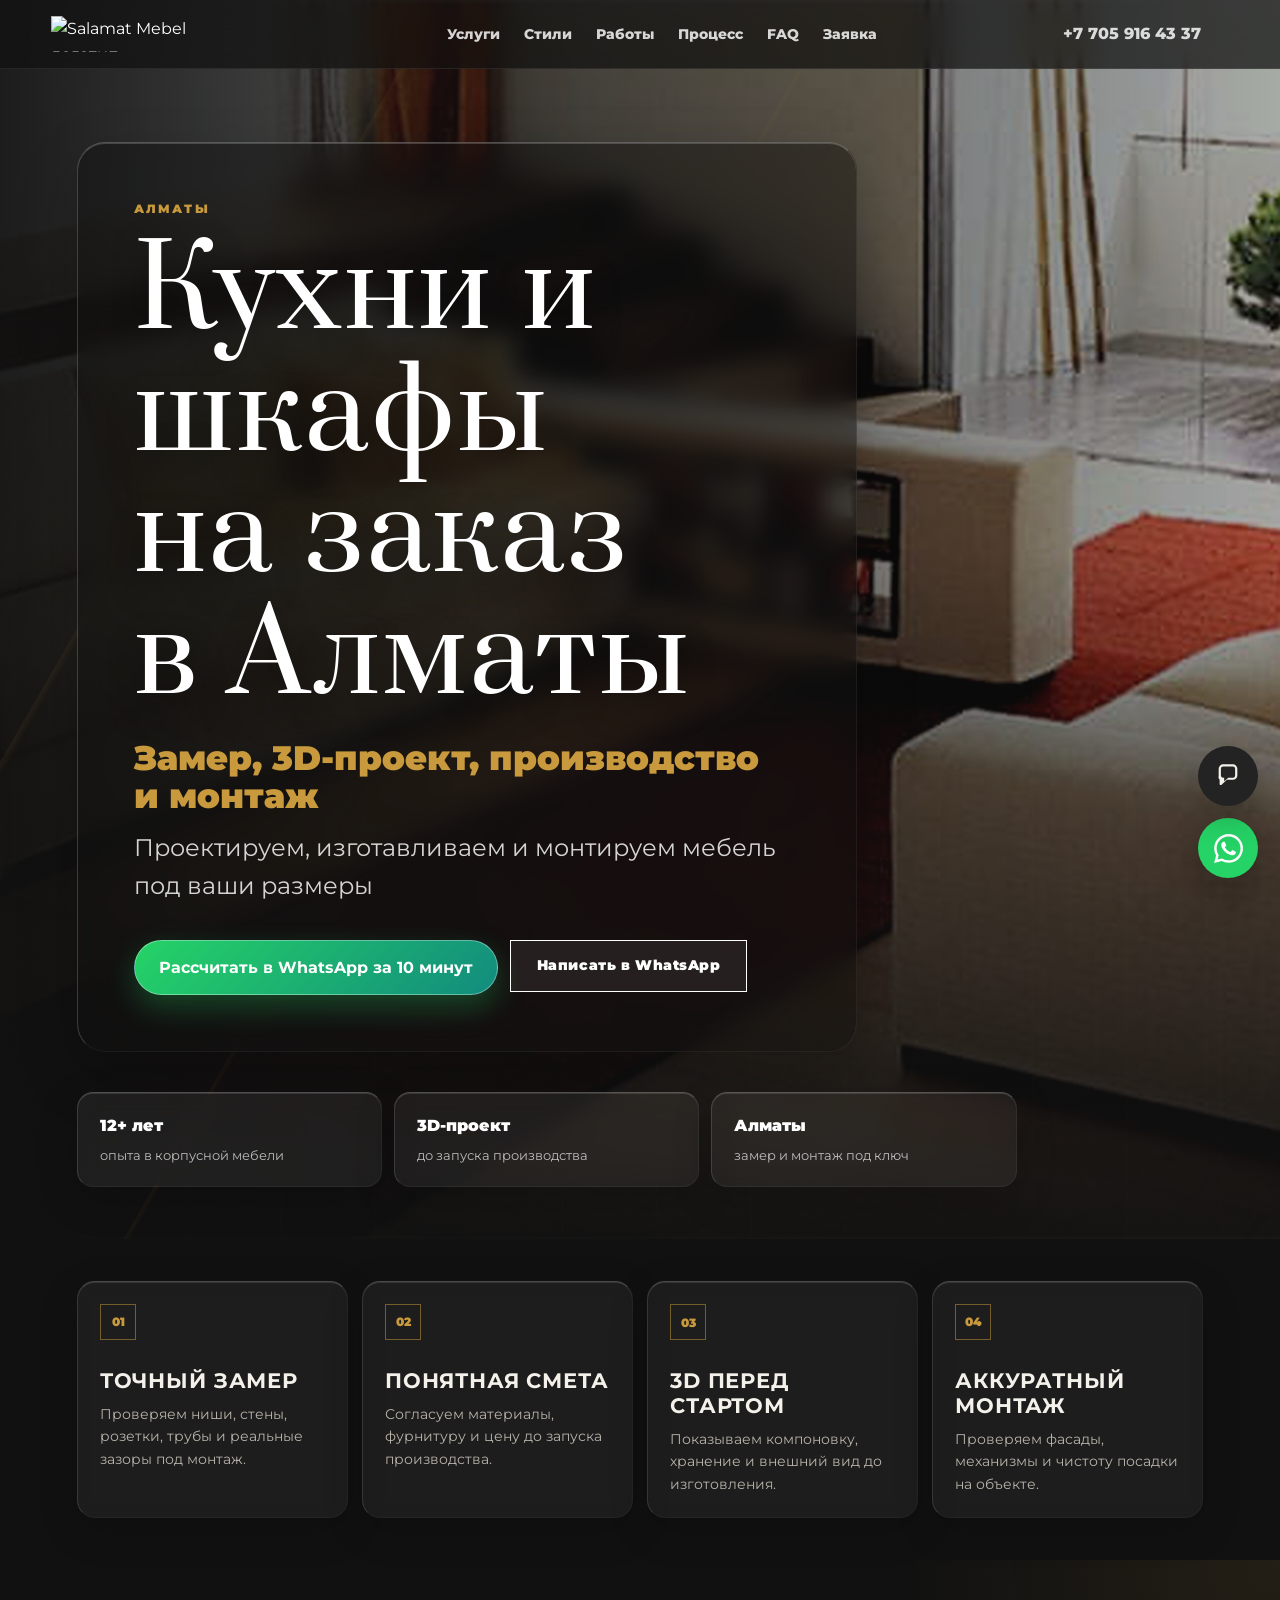
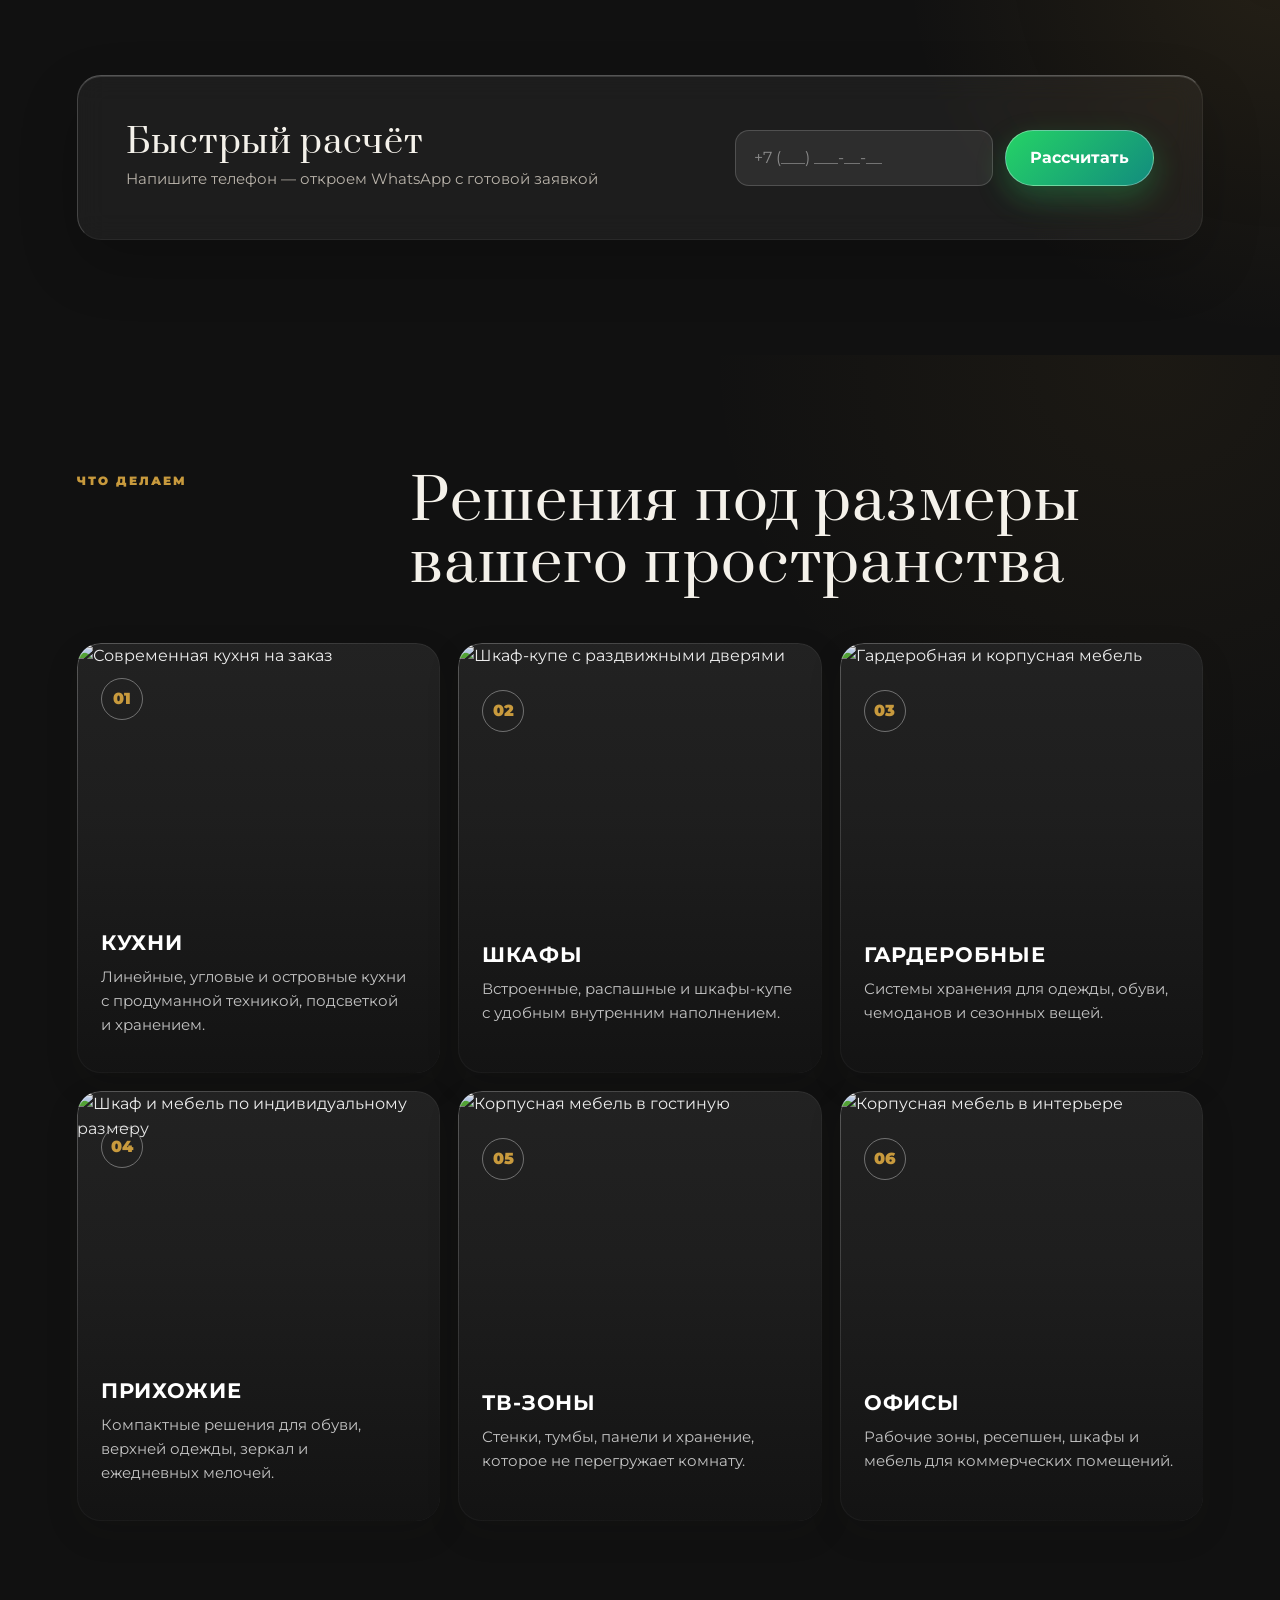
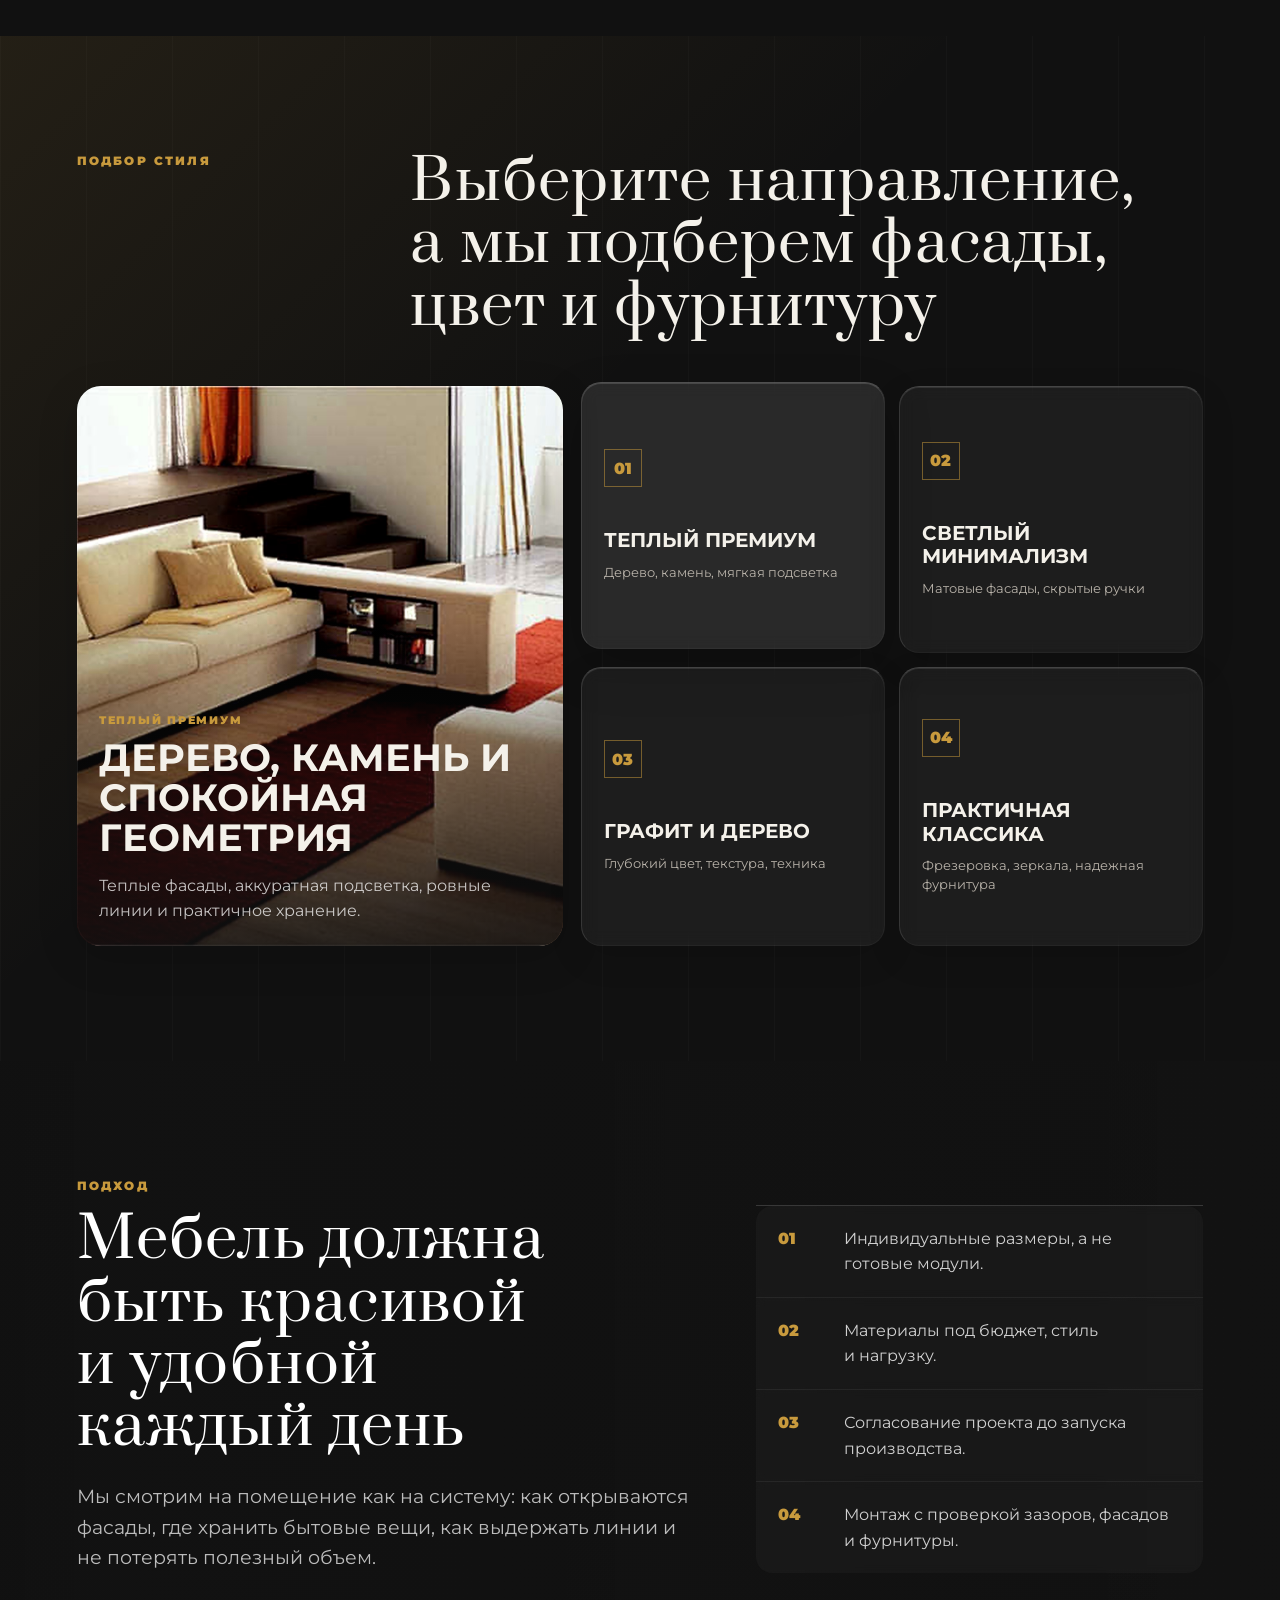
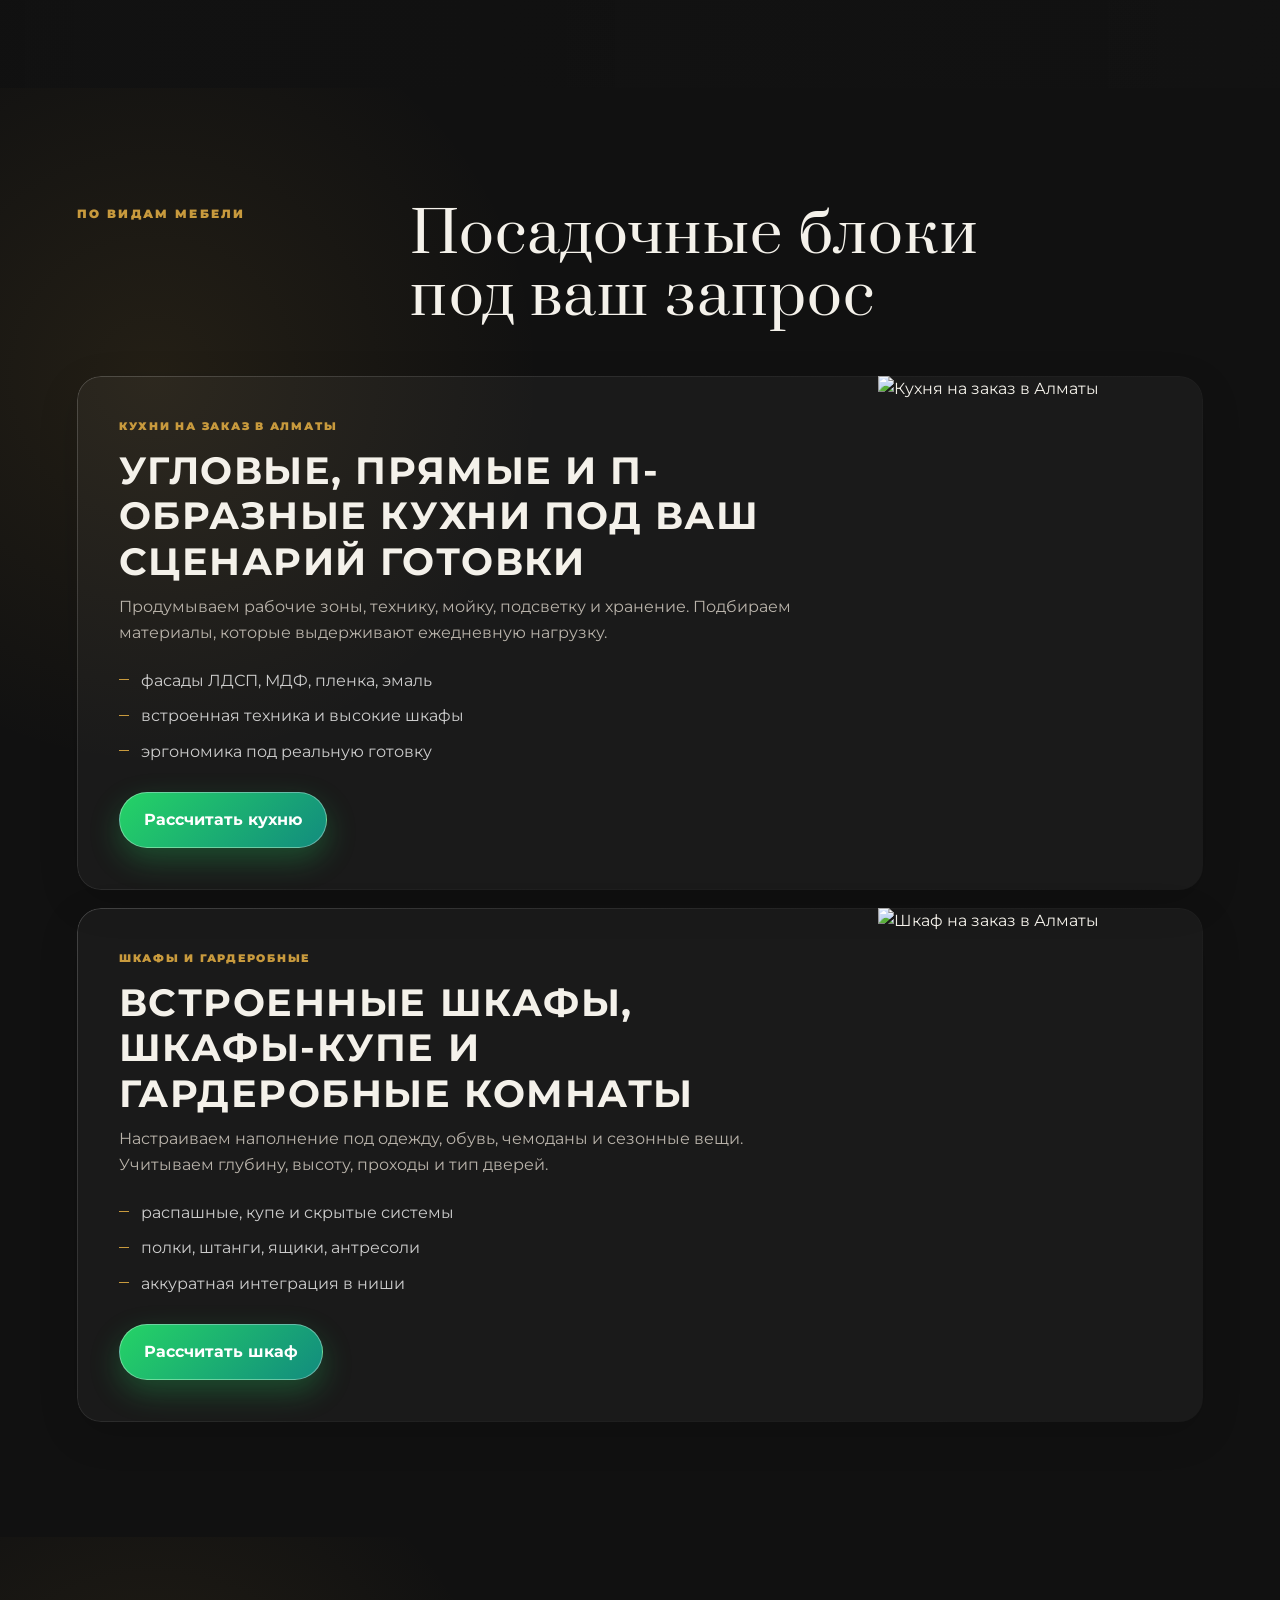
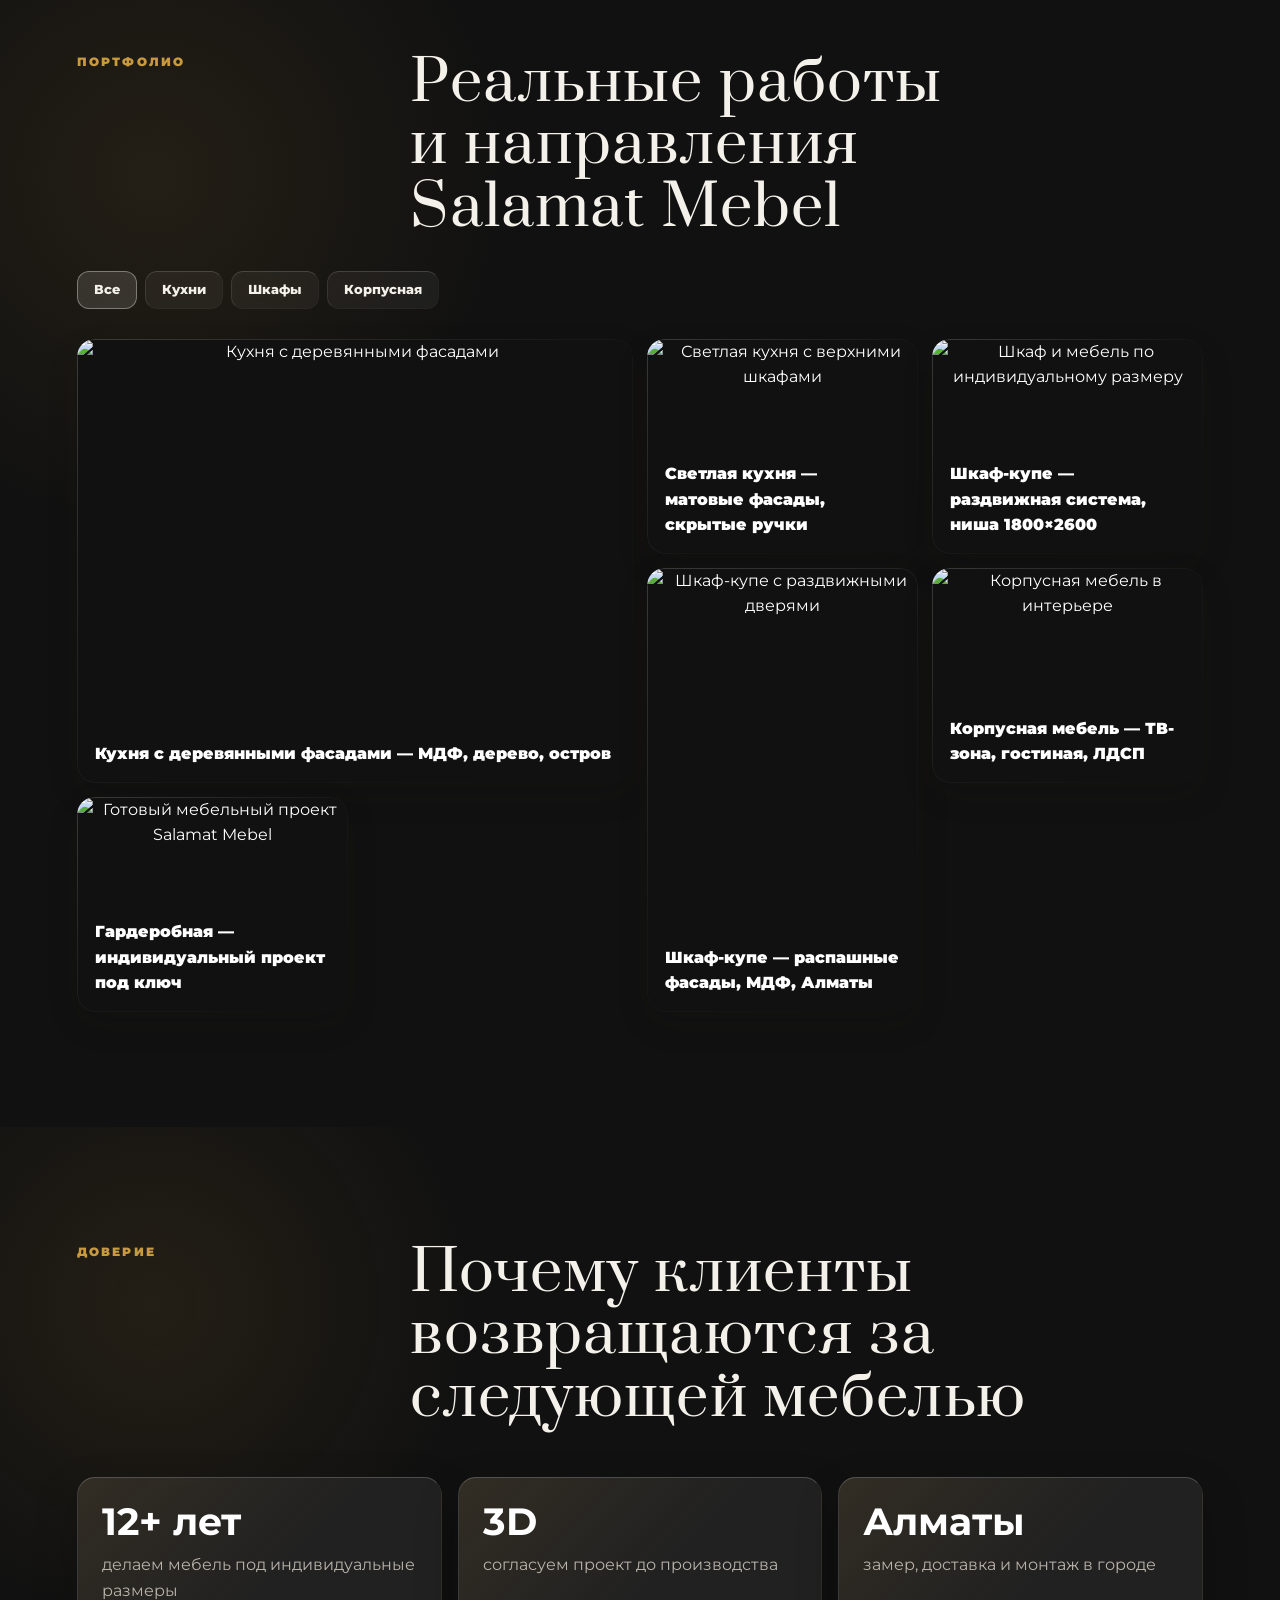
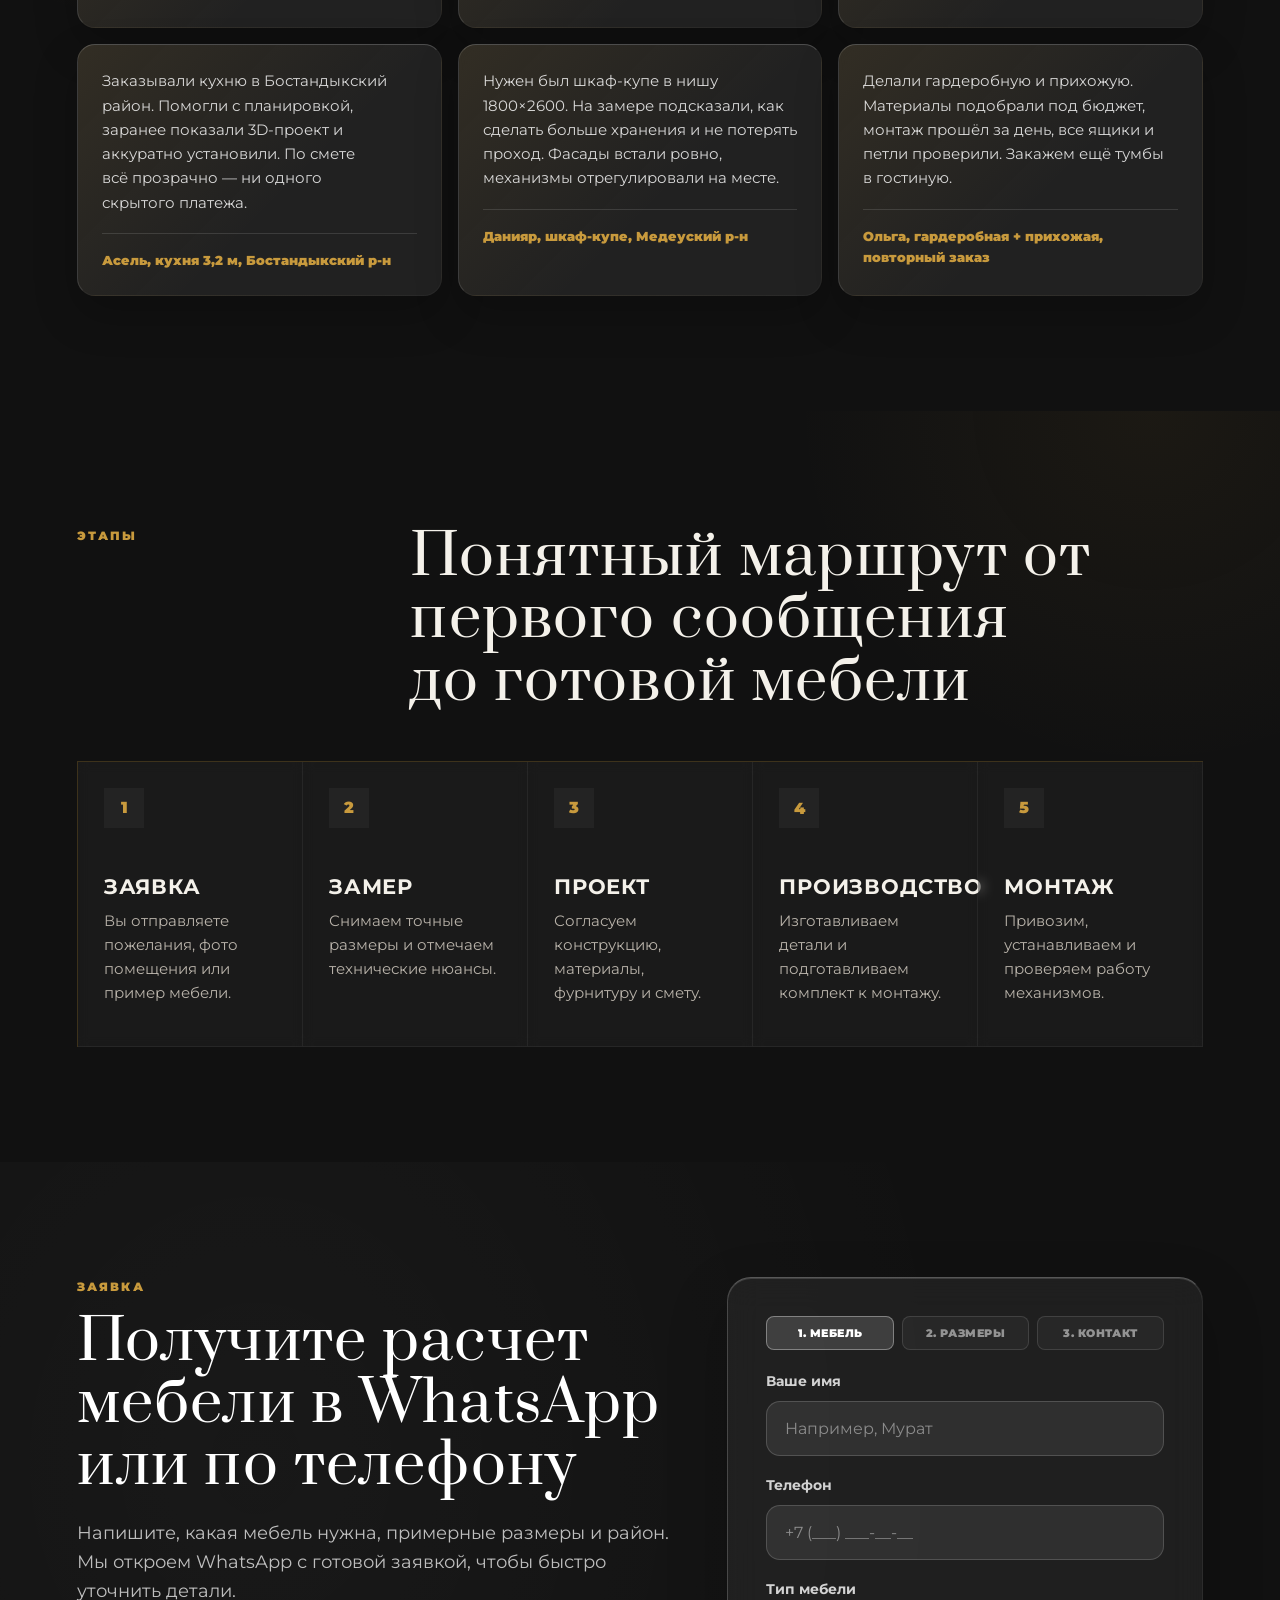
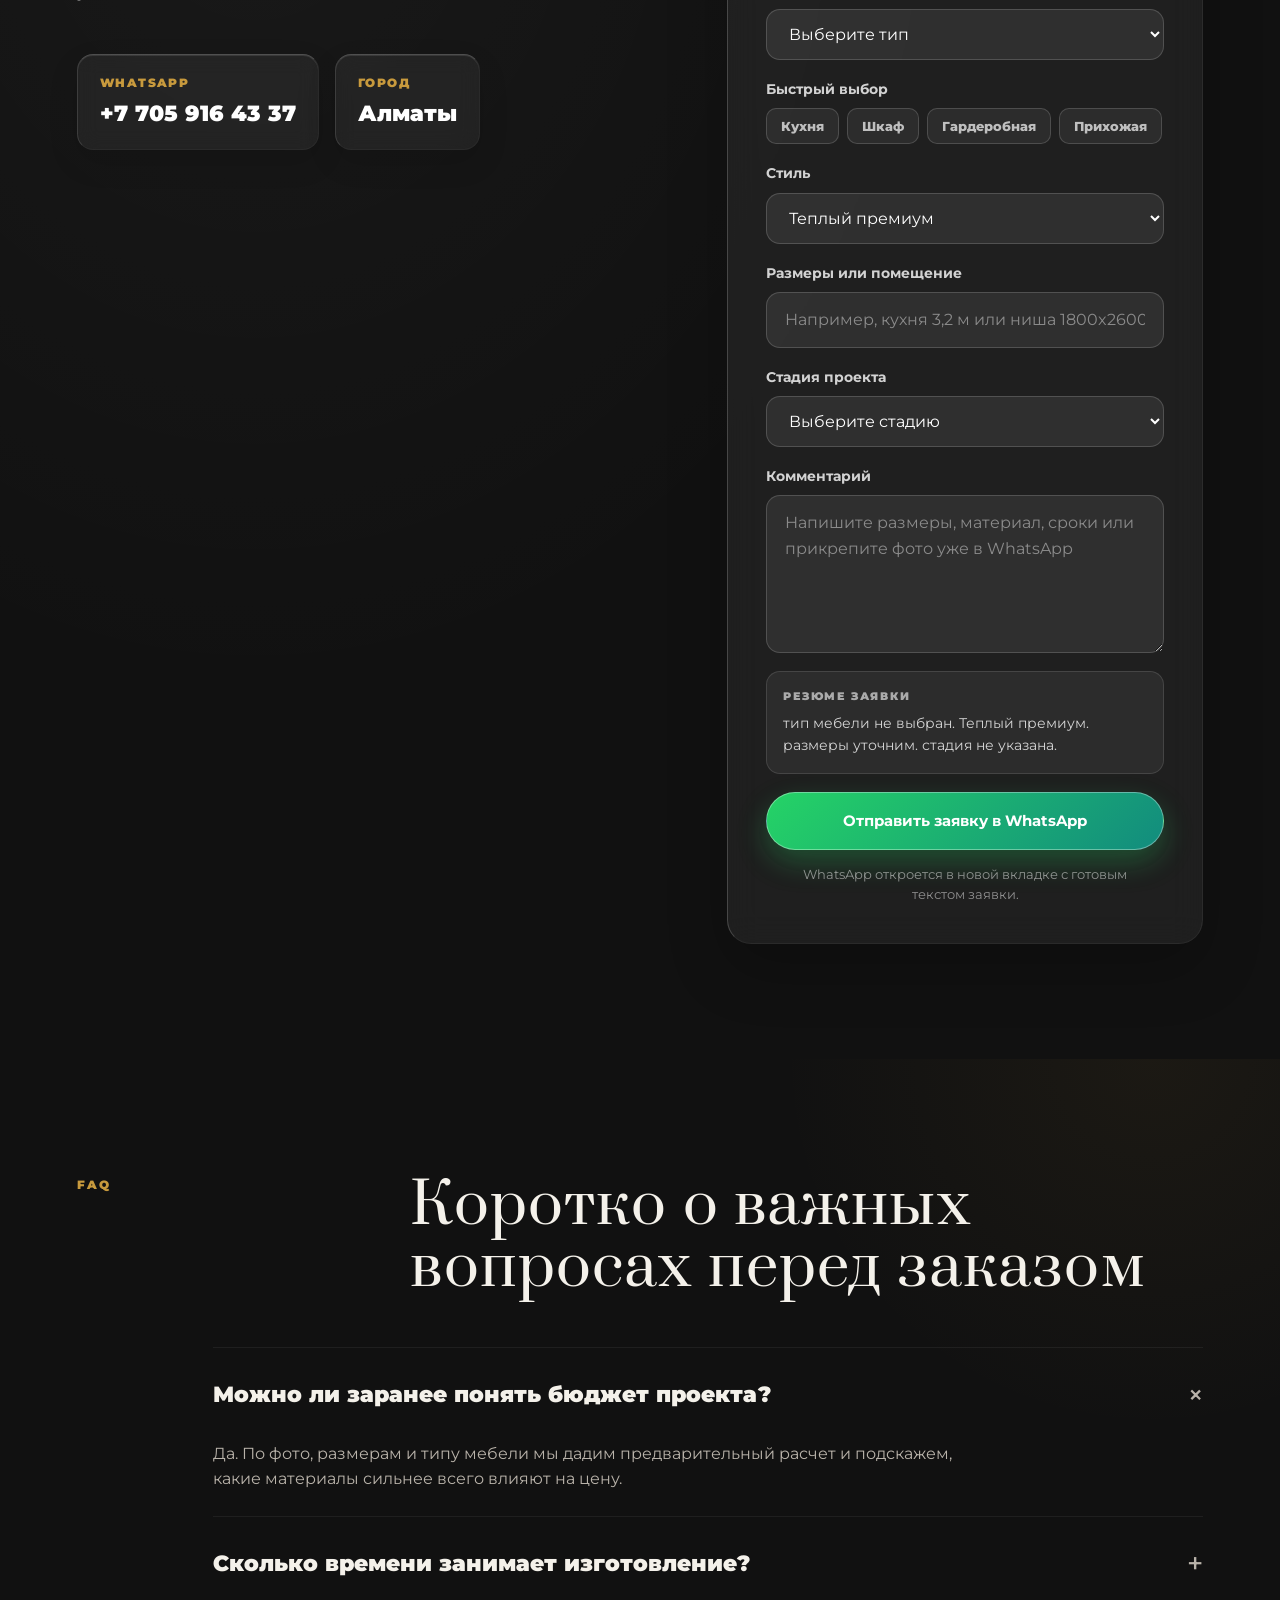
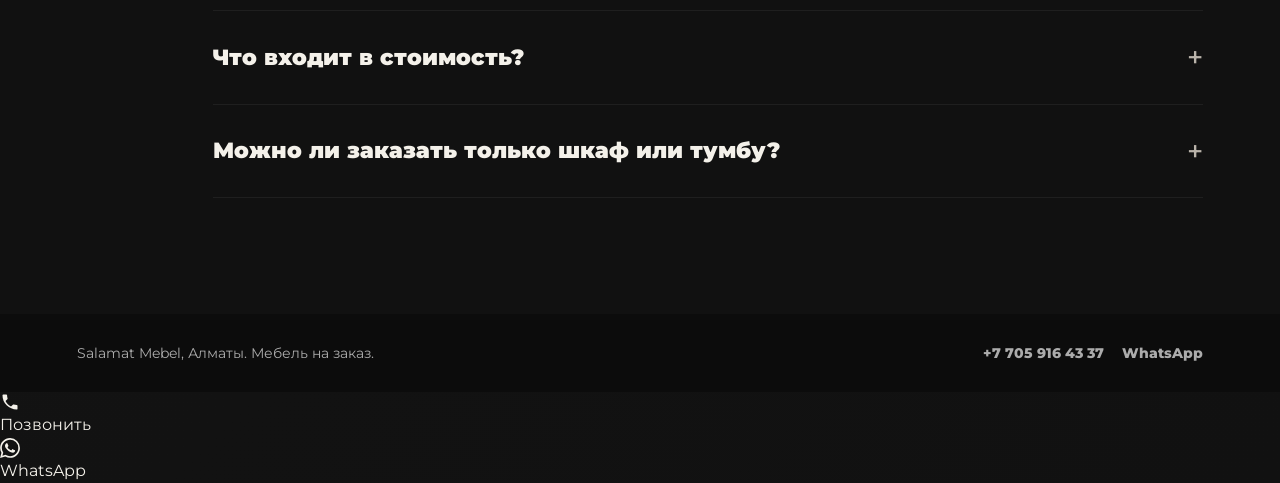
==== commit 1e8c477a: "Liquid Glass visual style: glass panels, blur, gradient borders, WhatsApp green CTAs, glass step-by-" ====
--- a/index.html
+++ b/index.html
@@ -72,11 +72,10 @@
           <p class="eyebrow">Алматы</p>
           <h1 id="heroTitle">Кухни и шкафы на заказ в Алматы</h1>
           <p class="hero-subtitle">Замер, 3D-проект, производство и монтаж</p>
-          <p class="hero-lead">Проектируем, изготавливаем и устанавливаем мебель под ваши размеры: от замера и 3D-проекта до аккуратного монтажа.</p>
+          <p class="hero-lead">Проектируем, изготавливаем и монтируем мебель под ваши размеры</p>
           <div class="hero-actions">
             <div class="cta-stack">
-              <a class="button primary" href="#contact">Рассчитать в WhatsApp</a>
-              <small>Ответим за 10 минут — фото, размеры или просто идея</small>
+              <a class="glass-btn" href="#contact">Рассчитать в WhatsApp за 10 минут</a>
             </div>
             <a class="button ghost" href="#quick-request">Написать в WhatsApp</a>
           </div>
@@ -119,7 +118,7 @@
           </div>
           <form class="quick-band-form" data-quick-form>
             <input name="phone" type="tel" inputmode="tel" autocomplete="tel" placeholder="+7 (___) ___-__-__" required>
-            <button class="button primary" type="submit">Рассчитать</button>
+            <button class="glass-btn" type="submit">Рассчитать</button>
           </form>
         </div>
       </section>
@@ -238,7 +237,7 @@
                 <li>встроенная техника и высокие шкафы</li>
                 <li>эргономика под реальную готовку</li>
               </ul>
-              <a class="button primary" href="#contact">Рассчитать кухню</a>
+              <a class="glass-btn" href="#contact">Рассчитать кухню</a>
             </div>
             <img src="https://static.tildacdn.pro/tild3962-6166-4432-b461-663535636530/modern-kitchen-in-hi.jpg" alt="Кухня на заказ в Алматы" width="600" height="490" loading="lazy" decoding="async">
           </article>
@@ -252,7 +251,7 @@
                 <li>полки, штанги, ящики, антресоли</li>
                 <li>аккуратная интеграция в ниши</li>
               </ul>
-              <a class="button primary" href="#contact">Рассчитать шкаф</a>
+              <a class="glass-btn" href="#contact">Рассчитать шкаф</a>
             </div>
             <img src="https://static.tildacdn.pro/tild3231-3635-4664-b338-353865343437/sliding-closet-with-.jpg" alt="Шкаф на заказ в Алматы" width="600" height="490" loading="lazy" decoding="async">
           </article>
@@ -420,7 +419,7 @@
             <span>Резюме заявки</span>
             <p id="leadSummary">Выберите тип мебели, стиль и стадию проекта - мы соберем аккуратный текст для WhatsApp.</p>
           </div>
-          <button class="button primary form-submit" id="submitBtn" type="submit">Отправить заявку</button>
+          <button class="form-submit" id="submitBtn" type="submit">Отправить заявку в WhatsApp</button>
           <p class="form-note" id="formSuccess" aria-live="polite">WhatsApp откроется в новой вкладке с готовым текстом заявки.</p>
         </form>
       </section>
--- a/styles.css
+++ b/styles.css
@@ -13,6 +13,75 @@
   --line-neutral: rgba(255, 255, 255, 0.12);
   --shadow: 0 24px 90px rgba(0, 0, 0, 0.46);
   --transition: 220ms cubic-bezier(0.16, 1, 0.3, 1);
+  --glass-bg: rgba(255, 255, 255, 0.08);
+  --glass-border-top: rgba(255, 255, 255, 0.35);
+  --glass-border-side: rgba(255, 255, 255, 0.08);
+  --glass-radius: 24px;
+  --glass-shadow: 0 24px 60px rgba(0, 0, 0, 0.22);
+}
+
+.liquid-glass {
+  background: var(--glass-bg);
+  backdrop-filter: blur(22px) saturate(170%);
+  -webkit-backdrop-filter: blur(22px) saturate(170%);
+  border-top: 1px solid var(--glass-border-top);
+  border-left: 1px solid rgba(255, 255, 255, 0.25);
+  border-right: 1px solid var(--glass-border-side);
+  border-bottom: 1px solid var(--glass-border-side);
+  box-shadow: var(--glass-shadow), inset 0 1px 0 rgba(255, 255, 255, 0.18);
+  border-radius: var(--glass-radius);
+}
+
+.glass-card-hover {
+  transition: transform 0.3s ease, box-shadow 0.3s ease, backdrop-filter 0.3s ease;
+}
+
+.glass-card-hover:hover {
+  transform: translateY(-6px);
+  backdrop-filter: blur(28px) saturate(190%);
+  -webkit-backdrop-filter: blur(28px) saturate(190%);
+  box-shadow: 0 32px 80px rgba(0, 0, 0, 0.28), inset 0 1px 0 rgba(255, 255, 255, 0.22);
+}
+
+.glass-btn {
+  background: linear-gradient(135deg, #25D366 0%, #128C7E 100%);
+  color: #fff;
+  border: 1px solid rgba(255, 255, 255, 0.35);
+  border-radius: 999px;
+  padding: 14px 24px;
+  font-weight: 700;
+  box-shadow: 0 12px 30px rgba(37, 211, 102, 0.28);
+  transition: all 0.25s ease;
+  cursor: pointer;
+  display: inline-flex;
+  align-items: center;
+  justify-content: center;
+  gap: 8px;
+}
+
+.glass-btn:hover {
+  transform: translateY(-2px);
+  box-shadow: 0 18px 40px rgba(37, 211, 102, 0.42);
+}
+
+.glass-input {
+  background: rgba(255, 255, 255, 0.08);
+  border: 1px solid rgba(255, 255, 255, 0.16);
+  color: #fff;
+  border-radius: 14px;
+  padding: 14px 18px;
+  outline: none;
+  transition: background 0.25s ease, border-color 0.25s ease, box-shadow 0.25s ease;
+}
+
+.glass-input::placeholder {
+  color: rgba(255, 255, 255, 0.44);
+}
+
+.glass-input:focus {
+  background: rgba(255, 255, 255, 0.14);
+  border-color: rgba(255, 255, 255, 0.45);
+  box-shadow: 0 0 0 4px rgba(255, 255, 255, 0.08);
 }
 
 *,
@@ -136,15 +205,19 @@
   gap: 28px;
   padding: 16px clamp(18px, 4vw, 58px);
   color: #fff;
-  background: linear-gradient(180deg, rgba(17, 17, 17, 0.9), rgba(17, 17, 17, 0.14));
+  background: rgba(17, 17, 17, 0.72);
+  backdrop-filter: blur(14px) saturate(160%);
+  -webkit-backdrop-filter: blur(14px) saturate(160%);
+  border-bottom: 1px solid rgba(255, 255, 255, 0.08);
   transition: background var(--transition), box-shadow var(--transition), backdrop-filter var(--transition);
 }
 
 .site-header.is-scrolled,
 .site-header.menu-open {
-  background: rgba(17, 17, 17, 0.96);
+  background: rgba(17, 17, 17, 0.88);
+  backdrop-filter: blur(20px) saturate(180%);
+  -webkit-backdrop-filter: blur(20px) saturate(180%);
   box-shadow: 0 14px 44px rgba(0, 0, 0, 0.2);
-  backdrop-filter: blur(16px);
 }
 
 .brand {
@@ -286,7 +359,22 @@
   transform: scale(1);
 }
 
-.hero-content,
+.hero-content {
+  position: relative;
+  z-index: 2;
+  padding: clamp(32px, 5vw, 56px);
+  max-width: 780px;
+  background: rgba(17, 17, 17, 0.48);
+  backdrop-filter: blur(12px) saturate(150%);
+  -webkit-backdrop-filter: blur(12px) saturate(150%);
+  border-top: 1px solid rgba(255, 255, 255, 0.25);
+  border-left: 1px solid rgba(255, 255, 255, 0.18);
+  border-right: 1px solid rgba(255, 255, 255, 0.06);
+  border-bottom: 1px solid rgba(255, 255, 255, 0.06);
+  box-shadow: 0 24px 60px rgba(0, 0, 0, 0.22), inset 0 1px 0 rgba(255, 255, 255, 0.18);
+  border-radius: 28px;
+}
+
 .hero-facts {
   position: relative;
   z-index: 2;
@@ -376,15 +464,22 @@
   display: grid;
   grid-template-columns: repeat(3, minmax(0, 1fr));
   width: min(940px, 100%);
-  margin: 66px 0 0;
-  border: 1px solid var(--line-neutral);
-  background: rgba(255, 255, 255, 0.04);
+  margin: 40px 0 0;
+  gap: 12px;
 }
 
 .hero-facts div {
-  padding: 22px;
-  background: rgba(17, 17, 17, 0.72);
-  backdrop-filter: blur(12px);
+  position: relative;
+  padding: 20px 22px;
+  background: rgba(255, 255, 255, 0.06);
+  backdrop-filter: blur(10px) saturate(150%);
+  -webkit-backdrop-filter: blur(10px) saturate(150%);
+  border-top: 1px solid rgba(255, 255, 255, 0.22);
+  border-left: 1px solid rgba(255, 255, 255, 0.14);
+  border-right: 1px solid rgba(255, 255, 255, 0.05);
+  border-bottom: 1px solid rgba(255, 255, 255, 0.05);
+  box-shadow: 0 12px 40px rgba(0, 0, 0, 0.18), inset 0 1px 0 rgba(255, 255, 255, 0.12);
+  border-radius: 16px;
 }
 
 .hero-facts dt {
@@ -403,7 +498,7 @@
   padding: clamp(66px, 9vw, 128px) clamp(20px, 6vw, 84px);
   scroll-margin-top: 88px;
   background:
-    linear-gradient(90deg, rgba(255, 255, 255, 0.03), transparent 1px) 0 0 / 112px 100%,
+    radial-gradient(ellipse at 20% 20%, rgba(255, 255, 255, 0.03), transparent 50%),
     var(--charcoal);
 }
 
@@ -424,18 +519,44 @@
   background: #111111;
 }
 
-.proof-card,
-.quick-form,
-.category-card,
-.trust-number,
-.review-card {
-  border: 1px solid var(--line);
-  background: rgba(35, 35, 35, 0.74);
-}
-
 .proof-card {
   min-height: 188px;
   padding: 22px;
+  background: rgba(255, 255, 255, 0.05);
+  backdrop-filter: blur(8px) saturate(140%);
+  -webkit-backdrop-filter: blur(8px) saturate(140%);
+  border-top: 1px solid rgba(255, 255, 255, 0.2);
+  border-left: 1px solid rgba(255, 255, 255, 0.12);
+  border-right: 1px solid rgba(255, 255, 255, 0.04);
+  border-bottom: 1px solid rgba(255, 255, 255, 0.04);
+  box-shadow: 0 12px 40px rgba(0, 0, 0, 0.16), inset 0 1px 0 rgba(255, 255, 255, 0.1);
+  border-radius: 18px;
+  transition: transform 0.3s ease, box-shadow 0.3s ease;
+}
+
+.proof-card:hover {
+  transform: translateY(-4px);
+  box-shadow: 0 20px 50px rgba(0, 0, 0, 0.22), inset 0 1px 0 rgba(255, 255, 255, 0.14);
+}
+
+.trust-number,
+.review-card {
+  background: rgba(255, 255, 255, 0.05);
+  backdrop-filter: blur(8px) saturate(140%);
+  -webkit-backdrop-filter: blur(8px) saturate(140%);
+  border-top: 1px solid rgba(255, 255, 255, 0.2);
+  border-left: 1px solid rgba(255, 255, 255, 0.12);
+  border-right: 1px solid rgba(255, 255, 255, 0.04);
+  border-bottom: 1px solid rgba(255, 255, 255, 0.04);
+  box-shadow: 0 12px 40px rgba(0, 0, 0, 0.16), inset 0 1px 0 rgba(255, 255, 255, 0.1);
+  border-radius: 18px;
+  transition: transform 0.3s ease, box-shadow 0.3s ease;
+}
+
+.trust-number:hover,
+.review-card:hover {
+  transform: translateY(-4px);
+  box-shadow: 0 20px 50px rgba(0, 0, 0, 0.22), inset 0 1px 0 rgba(255, 255, 255, 0.14);
 }
 
 .proof-card span,
@@ -475,8 +596,15 @@
   justify-content: space-between;
   gap: 24px;
   padding: clamp(28px, 4vw, 48px);
-  border: 1px solid var(--line);
-  background: rgba(35, 35, 35, 0.74);
+  background: rgba(255, 255, 255, 0.05);
+  backdrop-filter: blur(14px) saturate(160%);
+  -webkit-backdrop-filter: blur(14px) saturate(160%);
+  border-top: 1px solid rgba(255, 255, 255, 0.25);
+  border-left: 1px solid rgba(255, 255, 255, 0.18);
+  border-right: 1px solid rgba(255, 255, 255, 0.06);
+  border-bottom: 1px solid rgba(255, 255, 255, 0.06);
+  box-shadow: 0 24px 60px rgba(0, 0, 0, 0.2), inset 0 1px 0 rgba(255, 255, 255, 0.14);
+  border-radius: 24px;
 }
 
 .quick-band-copy h2 {
@@ -499,12 +627,13 @@
 .quick-band-form input {
   min-width: 240px;
   min-height: 52px;
-  padding: 0 16px;
-  border: 1.5px solid rgba(255, 255, 255, 0.2);
-  border-radius: 0;
-  color: #fff;
   background: rgba(255, 255, 255, 0.08);
-  transition: border-color var(--transition), box-shadow var(--transition);
+  border: 1px solid rgba(255, 255, 255, 0.16);
+  color: #fff;
+  border-radius: 14px;
+  padding: 14px 18px;
+  outline: none;
+  transition: background 0.25s ease, border-color 0.25s ease, box-shadow 0.25s ease;
 }
 
 .quick-band-form input::placeholder {
@@ -512,9 +641,9 @@
 }
 
 .quick-band-form input:focus {
-  outline: 0;
-  border-color: var(--bronze);
-  box-shadow: 0 0 0 4px rgba(200, 154, 61, 0.14);
+  background: rgba(255, 255, 255, 0.14);
+  border-color: rgba(255, 255, 255, 0.45);
+  box-shadow: 0 0 0 4px rgba(255, 255, 255, 0.08);
 }
 
 .quick-band-form input.error {
@@ -562,18 +691,18 @@
   position: relative;
   overflow: hidden;
   min-height: 430px;
-  padding: 22px;
-  border: 1px solid var(--line);
+  padding: 24px;
   color: #fff;
   text-align: left;
+  border-radius: 24px;
   background: var(--graphite);
   box-shadow: 0 12px 34px rgba(28, 21, 15, 0.12);
-  transition: transform var(--transition), box-shadow var(--transition);
+  transition: transform 0.3s ease, box-shadow 0.3s ease, backdrop-filter 0.3s ease;
 }
 
 .service-card:hover {
-  transform: translateY(-5px);
-  box-shadow: var(--shadow);
+  transform: translateY(-6px);
+  box-shadow: 0 32px 80px rgba(0, 0, 0, 0.28);
 }
 
 .service-card img {
@@ -585,13 +714,27 @@
   transition: transform 600ms ease, filter 600ms ease;
 }
 
+.service-card::before {
+  content: "";
+  position: absolute;
+  inset: 0;
+  border-radius: 24px;
+  padding: 1px;
+  background: linear-gradient(135deg, rgba(255, 255, 255, 0.25), rgba(255, 255, 255, 0.04), transparent);
+  -webkit-mask: linear-gradient(#fff 0 0) content-box, linear-gradient(#fff 0 0);
+  -webkit-mask-composite: xor;
+  mask-composite: exclude;
+  pointer-events: none;
+  z-index: 2;
+}
+
 .service-card::after {
   content: "";
   position: absolute;
   inset: 0;
+  border-radius: 24px;
   background:
-    linear-gradient(0deg, rgba(17, 17, 17, 0.9), rgba(17, 17, 17, 0.36) 58%, rgba(17, 17, 17, 0.08)),
-    linear-gradient(135deg, transparent 0 72%, rgba(200, 154, 61, 0.22) 72.2%, transparent 72.8%);
+    linear-gradient(0deg, rgba(17, 17, 17, 0.88), rgba(17, 17, 17, 0.3) 58%, rgba(17, 17, 17, 0.06));
 }
 
 .service-card:hover img {
@@ -639,8 +782,23 @@
   position: relative;
   min-height: 560px;
   overflow: hidden;
-  border: 1px solid var(--line);
+  border-radius: 24px;
   background: var(--graphite);
+  box-shadow: 0 12px 40px rgba(0, 0, 0, 0.16);
+}
+
+.style-preview::before {
+  content: "";
+  position: absolute;
+  inset: 0;
+  border-radius: 24px;
+  padding: 1px;
+  background: linear-gradient(135deg, rgba(255, 255, 255, 0.2), rgba(255, 255, 255, 0.03), transparent);
+  -webkit-mask: linear-gradient(#fff 0 0) content-box, linear-gradient(#fff 0 0);
+  -webkit-mask-composite: xor;
+  mask-composite: exclude;
+  pointer-events: none;
+  z-index: 2;
 }
 
 .style-preview img {
@@ -700,21 +858,24 @@
 .style-card {
   min-height: 210px;
   padding: 22px;
-  border: 1px solid var(--line);
   text-align: left;
-  background:
-    linear-gradient(135deg, rgba(200, 154, 61, 0.1), transparent 55%),
-    rgba(35, 35, 35, 0.74);
-  transition: transform var(--transition), border-color var(--transition), background var(--transition);
+  border-radius: 20px;
+  background: rgba(255, 255, 255, 0.05);
+  backdrop-filter: blur(8px) saturate(140%);
+  -webkit-backdrop-filter: blur(8px) saturate(140%);
+  border-top: 1px solid rgba(255, 255, 255, 0.18);
+  border-left: 1px solid rgba(255, 255, 255, 0.12);
+  border-right: 1px solid rgba(255, 255, 255, 0.04);
+  border-bottom: 1px solid rgba(255, 255, 255, 0.04);
+  box-shadow: 0 12px 34px rgba(0, 0, 0, 0.12), inset 0 1px 0 rgba(255, 255, 255, 0.1);
+  transition: transform 0.3s ease, box-shadow 0.3s ease, background 0.3s ease;
 }
 
 .style-card:hover,
 .style-card.active {
-  transform: translateY(-3px);
-  border-color: var(--bronze);
-  background:
-    linear-gradient(135deg, rgba(200, 154, 61, 0.2), transparent 55%),
-    rgba(35, 35, 35, 0.94);
+  transform: translateY(-4px);
+  background: rgba(255, 255, 255, 0.1);
+  box-shadow: 0 20px 50px rgba(0, 0, 0, 0.2), inset 0 1px 0 rgba(255, 255, 255, 0.14);
 }
 
 .style-card span {
@@ -771,9 +932,21 @@
   display: grid;
   grid-template-columns: 48px 1fr;
   gap: 18px;
-  padding: 20px 0;
-  border-bottom: 1px solid rgba(255, 255, 255, 0.16);
+  padding: 20px 22px;
+  border-bottom: 1px solid rgba(255, 255, 255, 0.06);
   color: rgba(255, 255, 255, 0.8);
+  background: rgba(255, 255, 255, 0.03);
+  backdrop-filter: blur(4px) saturate(120%);
+  -webkit-backdrop-filter: blur(4px) saturate(120%);
+}
+
+.craft-list li:first-child {
+  border-radius: 16px 16px 0 0;
+}
+
+.craft-list li:last-child {
+  border-radius: 0 0 16px 16px;
+  border-bottom: 0;
 }
 
 .craft-list span {
@@ -801,6 +974,24 @@
   gap: 28px;
   align-items: stretch;
   overflow: hidden;
+  border-radius: 24px;
+  background: rgba(255, 255, 255, 0.04);
+  box-shadow: 0 12px 40px rgba(0, 0, 0, 0.14);
+  position: relative;
+}
+
+.category-card::before {
+  content: "";
+  position: absolute;
+  inset: 0;
+  border-radius: 24px;
+  padding: 1px;
+  background: linear-gradient(135deg, rgba(255, 255, 255, 0.18), rgba(255, 255, 255, 0.03), transparent);
+  -webkit-mask: linear-gradient(#fff 0 0) content-box, linear-gradient(#fff 0 0);
+  -webkit-mask-composite: xor;
+  mask-composite: exclude;
+  pointer-events: none;
+  z-index: 2;
 }
 
 .category-card > div {
@@ -868,19 +1059,24 @@
 .filter-btn {
   min-height: 38px;
   padding: 0 16px;
-  border: 1px solid var(--line-neutral);
   color: var(--ink);
-  background: rgba(35, 35, 35, 0.74);
+  background: rgba(255, 255, 255, 0.05);
+  backdrop-filter: blur(6px) saturate(130%);
+  -webkit-backdrop-filter: blur(6px) saturate(130%);
+  border-top: 1px solid rgba(255, 255, 255, 0.15);
+  border-left: 1px solid rgba(255, 255, 255, 0.1);
+  border-right: 1px solid rgba(255, 255, 255, 0.03);
+  border-bottom: 1px solid rgba(255, 255, 255, 0.03);
   font-size: 13px;
   font-weight: 800;
-  transition: color var(--transition), background var(--transition), border-color var(--transition);
+  border-radius: 12px;
+  transition: background 0.25s ease, border-color 0.25s ease;
 }
 
 .filter-btn.active,
 .filter-btn:hover {
-  border-color: rgba(255, 255, 255, 0.3);
-  color: var(--ink);
-  background: var(--graphite);
+  background: rgba(255, 255, 255, 0.12);
+  border-color: rgba(255, 255, 255, 0.35);
 }
 
 .portfolio-grid {
@@ -894,11 +1090,11 @@
   position: relative;
   grid-column: span 3;
   overflow: hidden;
-  border: 1px solid var(--line);
-  color: #fff;
+  color: #fff;
+  border-radius: 18px;
   background: var(--charcoal);
   box-shadow: 0 12px 32px rgba(30, 21, 14, 0.12);
-  transition: transform var(--transition), opacity var(--transition), box-shadow var(--transition);
+  transition: transform 0.3s ease, box-shadow 0.3s ease;
 }
 
 .portfolio-item.featured {
@@ -915,10 +1111,24 @@
   display: none;
 }
 
+.portfolio-item::before {
+  content: "";
+  position: absolute;
+  inset: 0;
+  border-radius: 18px;
+  padding: 1px;
+  background: linear-gradient(135deg, rgba(255, 255, 255, 0.18), rgba(255, 255, 255, 0.03), transparent);
+  -webkit-mask: linear-gradient(#fff 0 0) content-box, linear-gradient(#fff 0 0);
+  -webkit-mask-composite: xor;
+  mask-composite: exclude;
+  pointer-events: none;
+  z-index: 2;
+}
+
 .portfolio-item:hover {
   z-index: 2;
   transform: scale(1.025);
-  box-shadow: var(--shadow);
+  box-shadow: 0 28px 70px rgba(0, 0, 0, 0.3);
 }
 
 .portfolio-item img {
@@ -937,7 +1147,7 @@
   content: "";
   position: absolute;
   inset: 0;
-  background: linear-gradient(0deg, rgba(20, 15, 12, 0.72), transparent 55%);
+  background: linear-gradient(0deg, rgba(17, 17, 17, 0.72), transparent 55%);
 }
 
 .portfolio-item span {
@@ -1014,9 +1224,11 @@
 .steps article {
   min-height: 244px;
   padding: 26px;
-  border-right: 1px solid var(--line);
-  border-bottom: 1px solid var(--line);
-  background: rgba(35, 35, 35, 0.74);
+  border-right: 1px solid rgba(255, 255, 255, 0.06);
+  border-bottom: 1px solid rgba(255, 255, 255, 0.06);
+  background: rgba(255, 255, 255, 0.04);
+  backdrop-filter: blur(6px) saturate(130%);
+  -webkit-backdrop-filter: blur(6px) saturate(130%);
 }
 
 .steps span {
@@ -1053,8 +1265,15 @@
   margin-top: 30px;
   margin-right: 12px;
   padding: 18px 22px;
-  border: 1px solid rgba(255, 255, 255, 0.16);
-  background: rgba(35, 35, 35, 0.82);
+  background: rgba(255, 255, 255, 0.06);
+  backdrop-filter: blur(10px) saturate(150%);
+  -webkit-backdrop-filter: blur(10px) saturate(150%);
+  border-top: 1px solid rgba(255, 255, 255, 0.2);
+  border-left: 1px solid rgba(255, 255, 255, 0.12);
+  border-right: 1px solid rgba(255, 255, 255, 0.04);
+  border-bottom: 1px solid rgba(255, 255, 255, 0.04);
+  box-shadow: 0 12px 30px rgba(0, 0, 0, 0.12), inset 0 1px 0 rgba(255, 255, 255, 0.1);
+  border-radius: 16px;
 }
 
 .contact-card span {
@@ -1073,10 +1292,16 @@
 
 .contact-form {
   padding: clamp(24px, 4vw, 38px);
-  border: 1px solid rgba(255, 255, 255, 0.12);
-  background: var(--paper-strong);
-  color: #111111;
-  box-shadow: var(--shadow);
+  background: rgba(255, 255, 255, 0.06);
+  backdrop-filter: blur(16px) saturate(160%);
+  -webkit-backdrop-filter: blur(16px) saturate(160%);
+  border-top: 1px solid rgba(255, 255, 255, 0.25);
+  border-left: 1px solid rgba(255, 255, 255, 0.18);
+  border-right: 1px solid rgba(255, 255, 255, 0.06);
+  border-bottom: 1px solid rgba(255, 255, 255, 0.06);
+  box-shadow: 0 24px 60px rgba(0, 0, 0, 0.22), inset 0 1px 0 rgba(255, 255, 255, 0.14);
+  border-radius: 24px;
+  color: #fff;
 }
 
 .brief-progress {
@@ -1090,25 +1315,26 @@
   min-height: 34px;
   display: grid;
   place-items: center;
-  border: 1px solid rgba(23, 19, 15, 0.12);
-  color: rgba(17, 17, 17, 0.58);
-  background: #fff;
+  border: 1px solid rgba(255, 255, 255, 0.12);
+  color: rgba(255, 255, 255, 0.5);
+  background: rgba(255, 255, 255, 0.04);
   font-size: 11px;
   font-weight: 900;
   letter-spacing: 0.04em;
   text-transform: uppercase;
+  border-radius: 8px;
 }
 
 .brief-progress span.active {
-  color: #111111;
-  border-color: var(--bronze);
-  background: rgba(200, 154, 61, 0.28);
+  background: rgba(255, 255, 255, 0.14);
+  border-color: rgba(255, 255, 255, 0.35);
+  color: #fff;
 }
 
 .brief-progress span.done {
-  color: #111111;
-  border-color: rgba(200, 154, 61, 0.52);
-  background: rgba(200, 154, 61, 0.14);
+  background: rgba(37, 211, 102, 0.2);
+  border-color: rgba(37, 211, 102, 0.4);
+  color: #fff;
 }
 
 .form-row {
@@ -1118,15 +1344,44 @@
 }
 
 .form-row label {
-  color: #232323;
+  color: rgba(255, 255, 255, 0.8);
   font-size: 14px;
-  font-weight: 900;
+  font-weight: 700;
 }
 
 .form-row input,
 .form-row select,
 .form-row textarea {
-  padding: 14px 15px;
+  background: rgba(255, 255, 255, 0.08);
+  border: 1px solid rgba(255, 255, 255, 0.16);
+  color: #fff;
+  border-radius: 14px;
+  padding: 14px 18px;
+  outline: none;
+  transition: background 0.25s ease, border-color 0.25s ease, box-shadow 0.25s ease;
+  width: 100%;
+}
+
+.form-row input::placeholder,
+.form-row textarea::placeholder {
+  color: rgba(255, 255, 255, 0.44);
+}
+
+.form-row select option {
+  color: #111;
+  background: #fff;
+}
+
+.form-row input:focus,
+.form-row select:focus,
+.form-row textarea:focus {
+  background: rgba(255, 255, 255, 0.14);
+  border-color: rgba(255, 255, 255, 0.45);
+  box-shadow: 0 0 0 4px rgba(255, 255, 255, 0.08);
+}
+
+.form-row input.error {
+  border-color: var(--error);
 }
 
 .form-error {
@@ -1153,47 +1408,75 @@
 
 .option-chips button {
   min-height: 36px;
-  padding: 0 12px;
-  border: 1.5px solid rgba(23, 19, 15, 0.16);
-  color: #232323;
-  background: #fff;
+  padding: 0 14px;
+  border: 1px solid rgba(255, 255, 255, 0.16);
+  color: rgba(255, 255, 255, 0.7);
+  background: rgba(255, 255, 255, 0.06);
   font-size: 13px;
   font-weight: 800;
+  border-radius: 10px;
+  transition: background 0.25s ease, border-color 0.25s ease, color 0.25s ease;
 }
 
 .option-chips button.active,
 .option-chips button:hover {
-  border-color: var(--bronze);
-  color: #111111;
-  background: rgba(200, 154, 61, 0.24);
+  border-color: rgba(255, 255, 255, 0.4);
+  color: #fff;
+  background: rgba(255, 255, 255, 0.14);
 }
 
 .lead-summary {
   margin: 0 0 18px;
   padding: 16px;
-  border: 1px solid rgba(200, 154, 61, 0.34);
-  background: rgba(200, 154, 61, 0.1);
+  background: rgba(255, 255, 255, 0.06);
+  border: 1px solid rgba(255, 255, 255, 0.12);
+  border-radius: 14px;
+}
+
+.lead-summary span {
+  display: block;
+  margin-bottom: 6px;
+  color: rgba(255, 255, 255, 0.6);
+  font-size: 11px;
+  font-weight: 900;
+  letter-spacing: 0.16em;
+  text-transform: uppercase;
 }
 
 .lead-summary p {
   margin: 0;
-  color: #232323;
+  color: rgba(255, 255, 255, 0.8);
   font-size: 14px;
 }
 
 .form-submit {
   width: 100%;
-  border: 0;
+  background: linear-gradient(135deg, #25D366 0%, #128C7E 100%);
+  color: #fff;
+  border: 1px solid rgba(255, 255, 255, 0.35);
+  border-radius: 999px;
+  padding: 16px 24px;
+  font-weight: 700;
+  font-size: 15px;
+  box-shadow: 0 12px 30px rgba(37, 211, 102, 0.28);
+  cursor: pointer;
+  transition: all 0.25s ease;
+}
+
+.form-submit:hover {
+  transform: translateY(-2px);
+  box-shadow: 0 18px 40px rgba(37, 211, 102, 0.42);
 }
 
 .form-submit:disabled {
   opacity: 0.72;
   cursor: not-allowed;
+  transform: none;
 }
 
 .form-note {
   margin: 14px 0 0;
-  color: rgba(17, 17, 17, 0.62);
+  color: rgba(255, 255, 255, 0.5);
   font-size: 13px;
   text-align: center;
 }
@@ -1204,11 +1487,11 @@
 }
 
 details {
-  border-top: 1px solid var(--line);
+  border-top: 1px solid rgba(255, 255, 255, 0.06);
 }
 
 details:last-child {
-  border-bottom: 1px solid var(--line);
+  border-bottom: 1px solid rgba(255, 255, 255, 0.06);
 }
 
 summary {
@@ -1336,9 +1619,15 @@
   max-height: min(620px, calc(100dvh - 42px));
   flex-direction: column;
   overflow: hidden;
-  border: 1px solid rgba(200, 154, 61, 0.26);
-  background: #fff;
-  box-shadow: 0 28px 90px rgba(0, 0, 0, 0.28);
+  background: rgba(255, 255, 255, 0.08);
+  backdrop-filter: blur(22px) saturate(170%);
+  -webkit-backdrop-filter: blur(22px) saturate(170%);
+  border-top: 1px solid rgba(255, 255, 255, 0.3);
+  border-left: 1px solid rgba(255, 255, 255, 0.2);
+  border-right: 1px solid rgba(255, 255, 255, 0.06);
+  border-bottom: 1px solid rgba(255, 255, 255, 0.06);
+  box-shadow: 0 28px 90px rgba(0, 0, 0, 0.35), inset 0 1px 0 rgba(255, 255, 255, 0.18);
+  border-radius: 24px;
 }
 
 .chat-widget.open {
@@ -1352,7 +1641,8 @@
   gap: 16px;
   padding: 14px 16px;
   color: #fff;
-  background: var(--charcoal);
+  background: rgba(17, 17, 17, 0.6);
+  border-bottom: 1px solid rgba(255, 255, 255, 0.06);
 }
 
 .chat-header span {
@@ -1379,13 +1669,13 @@
   flex-direction: column;
   gap: 9px;
   padding: 13px;
-  background: var(--paper-strong);
+  background: transparent;
 }
 
 .chat-bubble {
   max-width: 88%;
-  padding: 10px 12px;
-  border-radius: 15px;
+  padding: 10px 14px;
+  border-radius: 16px;
   white-space: pre-line;
   font-size: 14px;
   line-height: 1.42;
@@ -1394,15 +1684,20 @@
 .chat-bubble.bot {
   align-self: flex-start;
   border-bottom-left-radius: 4px;
-  color: #111111;
-  background: #fff;
+  color: #fff;
+  background: rgba(255, 255, 255, 0.12);
+  backdrop-filter: blur(8px) saturate(140%);
+  -webkit-backdrop-filter: blur(8px) saturate(140%);
+  border-top: 1px solid rgba(255, 255, 255, 0.15);
+  border-left: 1px solid rgba(255, 255, 255, 0.1);
 }
 
 .chat-bubble.user {
   align-self: flex-end;
   border-bottom-right-radius: 4px;
   color: #fff;
-  background: var(--graphite);
+  background: linear-gradient(135deg, #25D366 0%, #128C7E 100%);
+  border: 1px solid rgba(255, 255, 255, 0.15);
 }
 
 .chat-buttons {
@@ -1412,8 +1707,8 @@
   max-height: 148px;
   gap: 8px;
   padding: 11px 12px;
-  background: var(--paper-strong);
-  border-top: 1px solid rgba(23, 19, 15, 0.1);
+  background: transparent;
+  border-top: 1px solid rgba(255, 255, 255, 0.06);
 }
 
 .chat-btn {
@@ -1421,29 +1716,29 @@
   min-width: min(148px, 100%);
   min-height: 40px;
   padding: 8px 13px;
-  border: 1.5px solid rgba(200, 154, 61, 0.64);
-  color: #111111;
-  background: #ffffff;
+  color: #fff;
+  background: rgba(255, 255, 255, 0.08);
+  border: 1px solid rgba(255, 255, 255, 0.16);
   font-size: 13px;
   font-weight: 900;
   line-height: 1.2;
   text-align: center;
-  transition: color var(--transition), background var(--transition), border-color var(--transition), transform var(--transition);
+  border-radius: 12px;
+  transition: background 0.25s ease, border-color 0.25s ease, transform 0.25s ease;
 }
 
 .chat-btn:hover,
 .chat-btn:focus-visible {
-  color: #111111;
-  background: var(--bronze);
-  border-color: var(--bronze);
+  background: rgba(255, 255, 255, 0.16);
+  border-color: rgba(255, 255, 255, 0.35);
   transform: translateY(-1px);
 }
 
 .chat-phone-row,
 .chat-text-row {
   display: flex;
-  border-top: 1px solid rgba(23, 19, 15, 0.1);
-  background: #fff;
+  border-top: 1px solid rgba(255, 255, 255, 0.06);
+  background: transparent;
 }
 
 .chat-phone-row {
@@ -1461,14 +1756,20 @@
   border: 0;
   padding: 12px;
   outline: 0;
-  color: #111111;
+  color: #fff;
+  background: transparent;
+}
+
+.chat-phone-row input::placeholder,
+.chat-text-row input::placeholder {
+  color: rgba(255, 255, 255, 0.4);
 }
 
 .chat-phone-row button,
 .chat-text-row button {
   padding: 0 15px;
-  color: #111111;
-  background: var(--bronze);
+  color: #fff;
+  background: linear-gradient(135deg, #25D366 0%, #128C7E 100%);
   font-weight: 900;
 }
 
@@ -1611,10 +1912,12 @@
     gap: 0;
     padding: 10px 18px;
     border: 1px solid rgba(255, 255, 255, 0.14);
-    border-radius: 8px;
+    border-radius: 12px;
     color: #fff;
-    background: rgba(22, 17, 14, 0.98);
-    box-shadow: var(--shadow);
+    background: rgba(17, 17, 17, 0.92);
+    backdrop-filter: blur(18px) saturate(160%);
+    -webkit-backdrop-filter: blur(18px) saturate(160%);
+    box-shadow: 0 24px 60px rgba(0, 0, 0, 0.3);
   }
 
   .site-header.menu-open .nav {
@@ -1623,7 +1926,7 @@
 
   .nav a {
     padding: 15px 0;
-    border-bottom: 1px solid rgba(255, 255, 255, 0.12);
+    border-bottom: 1px solid rgba(255, 255, 255, 0.08);
   }
 
   .nav a:last-child {
@@ -1643,14 +1946,6 @@
     max-height: 420px;
   }
 
-  .hero-media {
-    grid-template-columns: 1fr;
-  }
-
-  .hero-media img:nth-child(n + 2) {
-    display: none;
-  }
-
   .hero {
     display: block;
     min-height: auto;
@@ -1659,11 +1954,14 @@
 
   .hero-content {
     max-width: 680px;
+    backdrop-filter: blur(8px) saturate(130%);
+    -webkit-backdrop-filter: blur(8px) saturate(130%);
+    border-radius: 20px;
   }
 
   .hero-facts {
     grid-template-columns: 1fr;
-    margin-top: 42px;
+    margin-top: 30px;
   }
 
   .chat-widget {
@@ -1736,6 +2034,7 @@
 
   .service-card {
     min-height: 390px;
+    border-radius: 18px;
   }
 
   .service-card span {
@@ -1757,6 +2056,7 @@
     height: auto;
     aspect-ratio: 1 / 1.12;
     margin-bottom: 12px;
+    border-radius: 14px;
   }
 
   .portfolio-item.hidden {
@@ -1771,6 +2071,14 @@
 
   .contact-form {
     padding: 20px 14px;
+    border-radius: 18px;
+    backdrop-filter: blur(8px) saturate(130%);
+    -webkit-backdrop-filter: blur(8px) saturate(130%);
+  }
+
+  .form-submit {
+    padding: 14px 20px;
+    font-size: 14px;
   }
 
   .float-whatsapp,
@@ -1803,8 +2111,10 @@
     inset: auto 0 0;
     z-index: 65;
     display: flex;
-    background: #111111;
-    border-top: 1px solid rgba(255, 255, 255, 0.12);
+    background: rgba(17, 17, 17, 0.9);
+    backdrop-filter: blur(12px) saturate(150%);
+    -webkit-backdrop-filter: blur(12px) saturate(150%);
+    border-top: 1px solid rgba(255, 255, 255, 0.1);
     padding: 8px 12px;
     gap: 10px;
     padding-bottom: calc(8px + env(safe-area-inset-bottom, 0px));
@@ -1817,7 +2127,7 @@
     justify-content: center;
     gap: 8px;
     min-height: 48px;
-    border-radius: 0;
+    border-radius: 14px;
     font-size: 14px;
     font-weight: 900;
     color: #fff;
@@ -1825,14 +2135,14 @@
   }
 
   .mobile-sticky-cta .ms-phone {
-    background: rgba(255, 255, 255, 0.1);
-    border: 1.5px solid rgba(255, 255, 255, 0.2);
+    background: rgba(255, 255, 255, 0.08);
+    border: 1px solid rgba(255, 255, 255, 0.12);
   }
 
   .mobile-sticky-cta .ms-wa {
-    background: #25d366;
-    border: 1.5px solid #25d366;
-    color: #111111;
+    background: linear-gradient(135deg, #25D366 0%, #128C7E 100%);
+    border: 1px solid rgba(255, 255, 255, 0.2);
+    color: #fff;
   }
 
   body.hero-active .float-whatsapp,
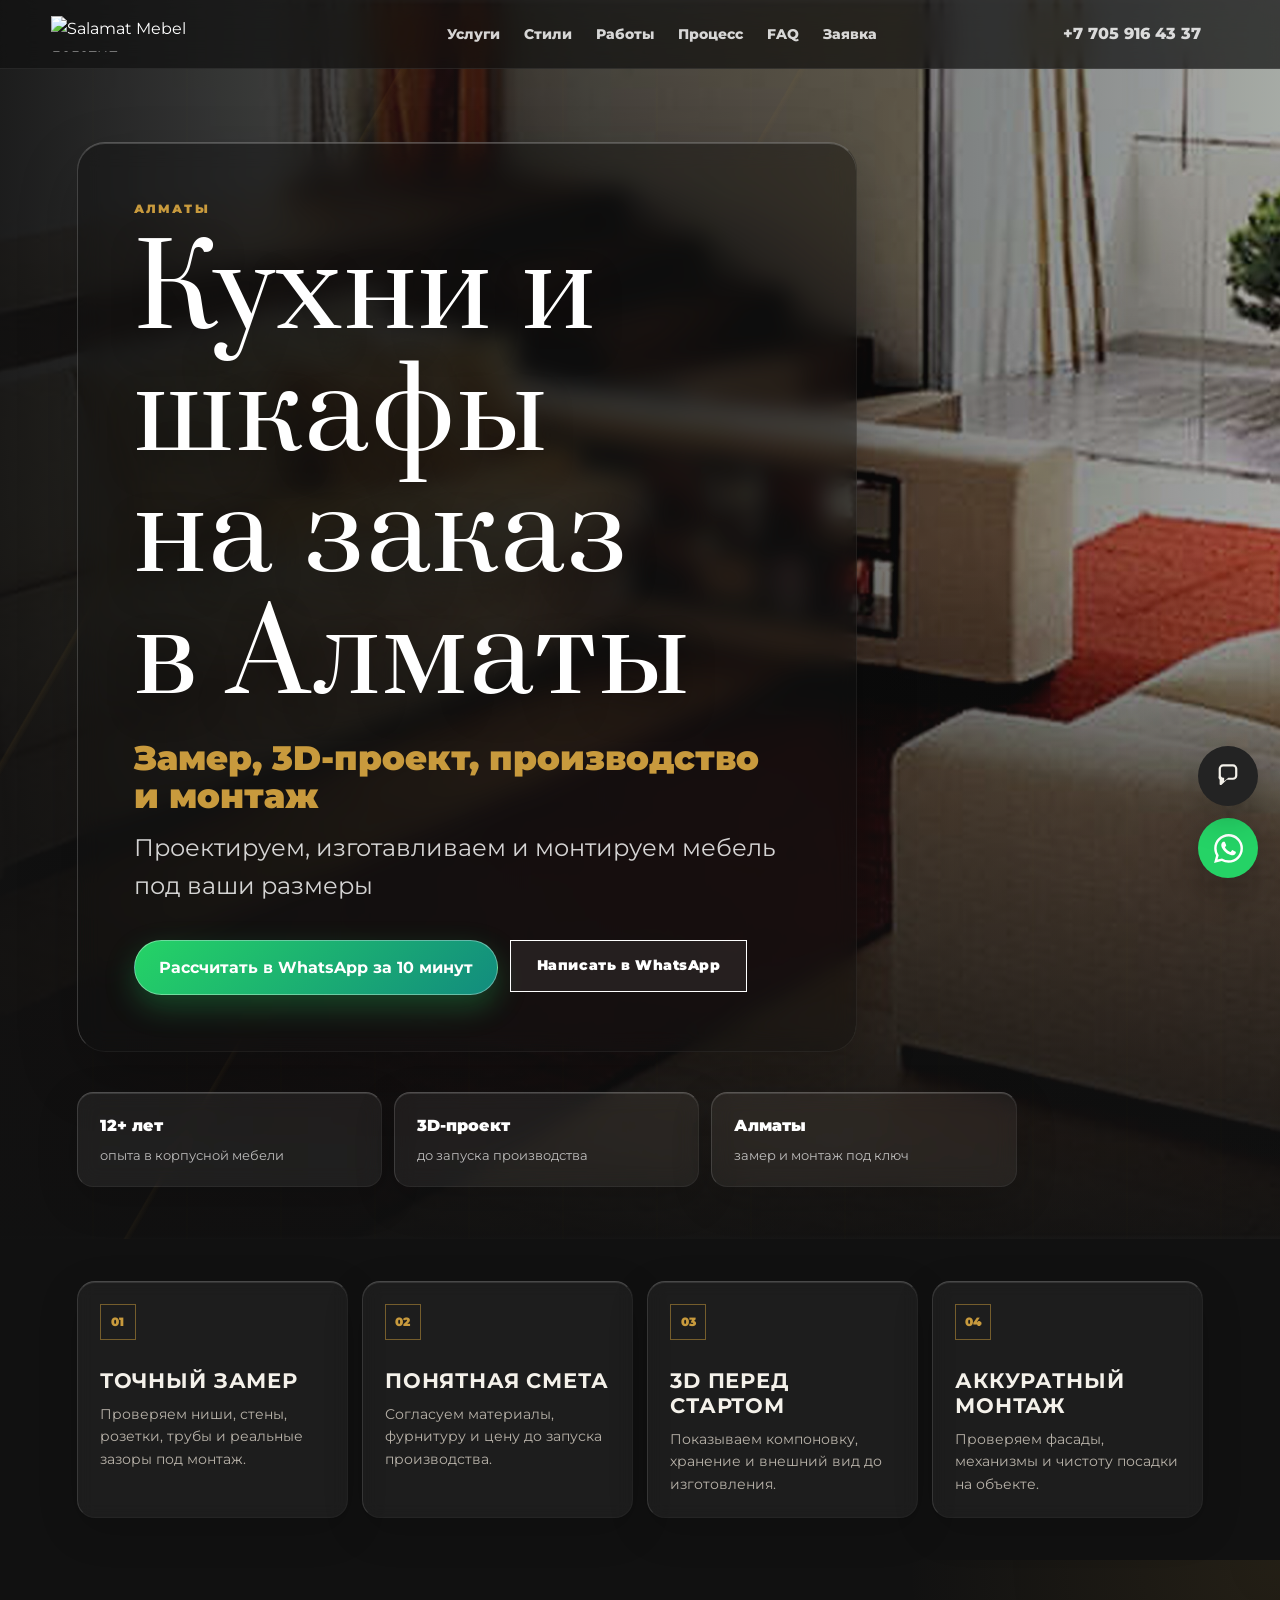
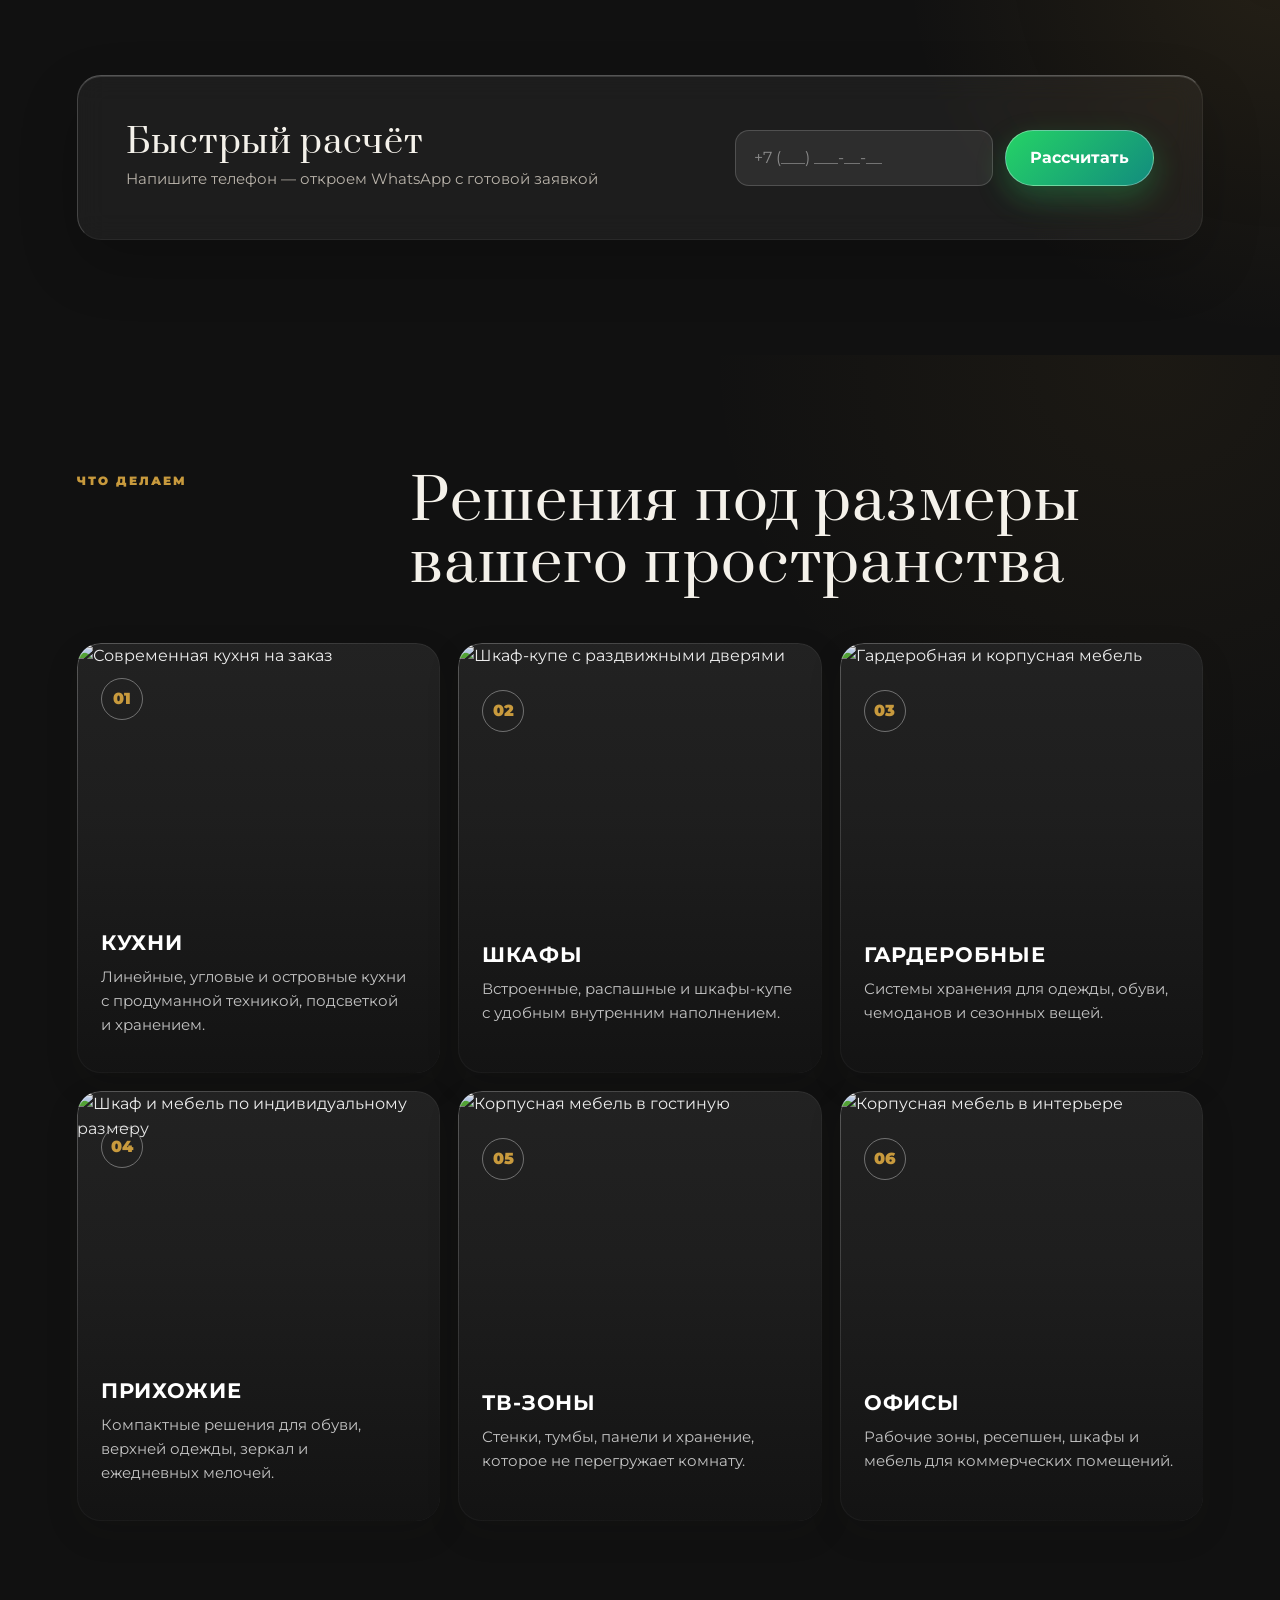
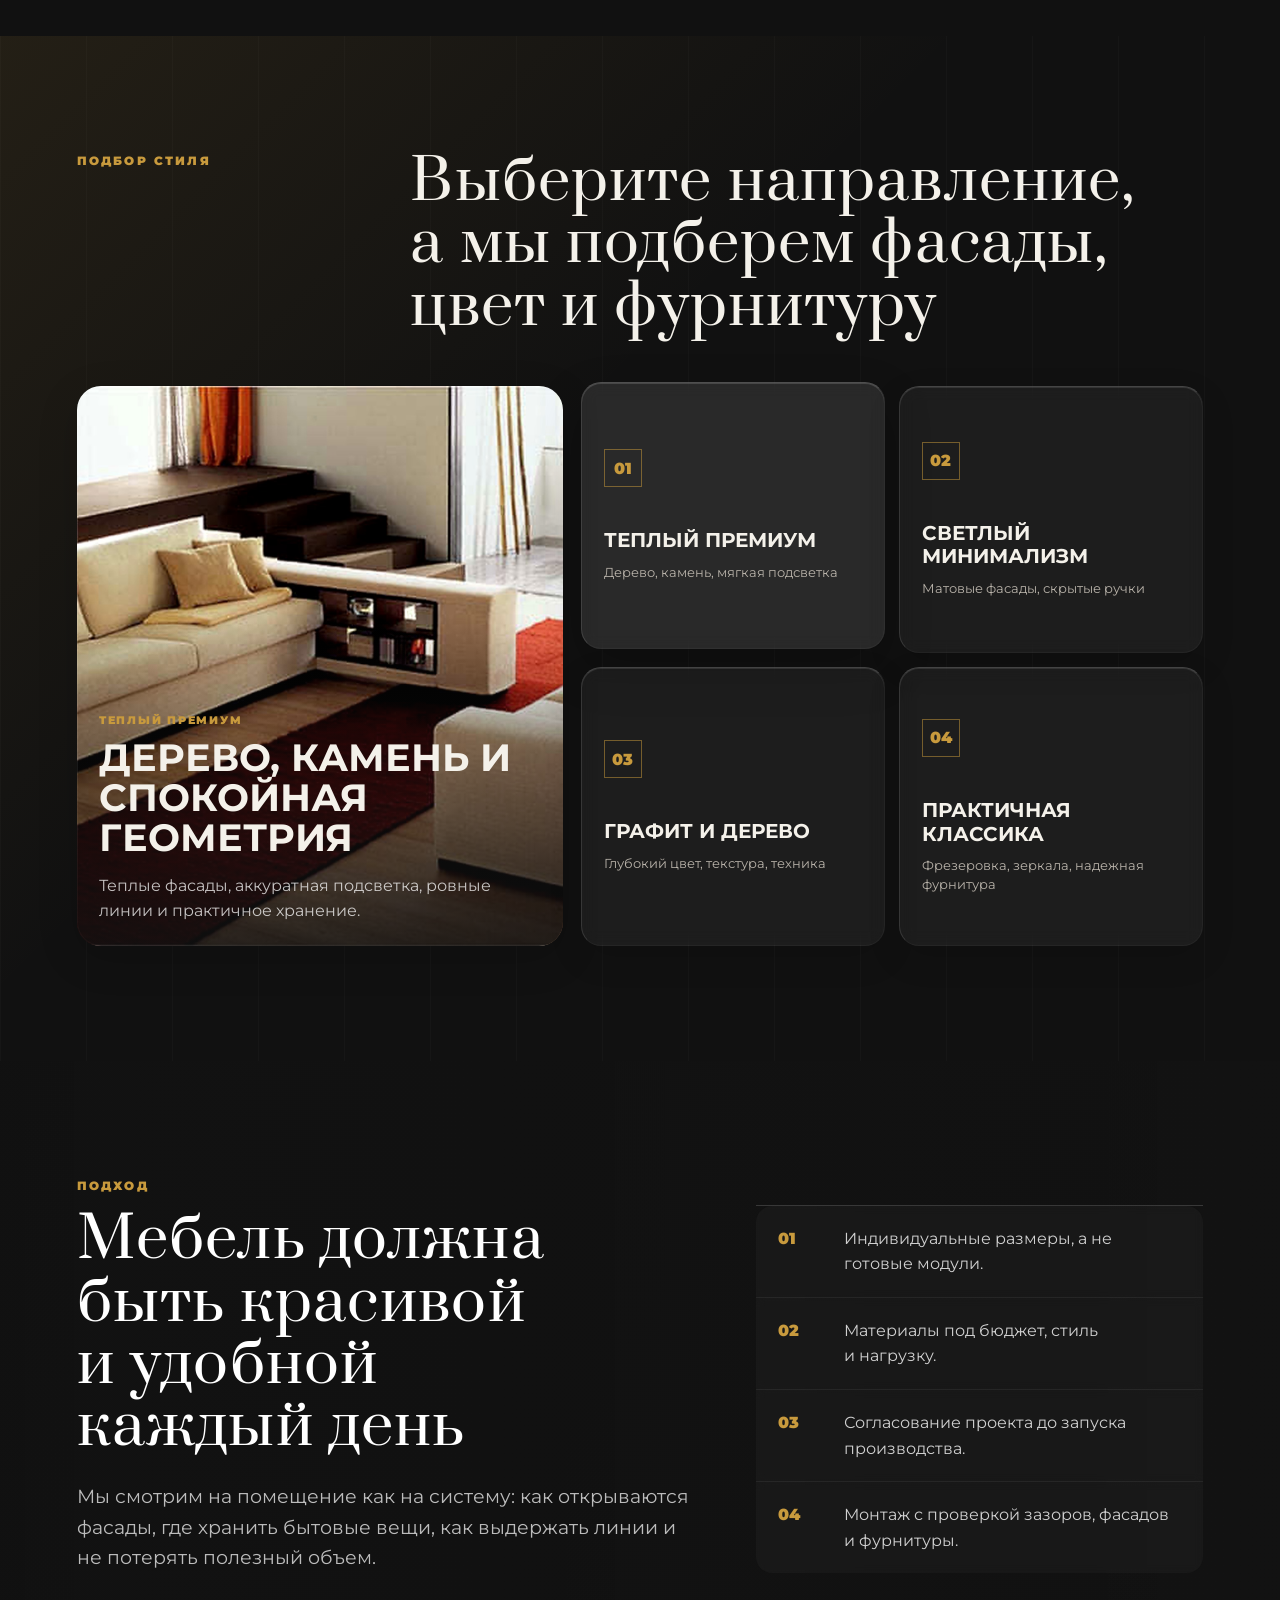
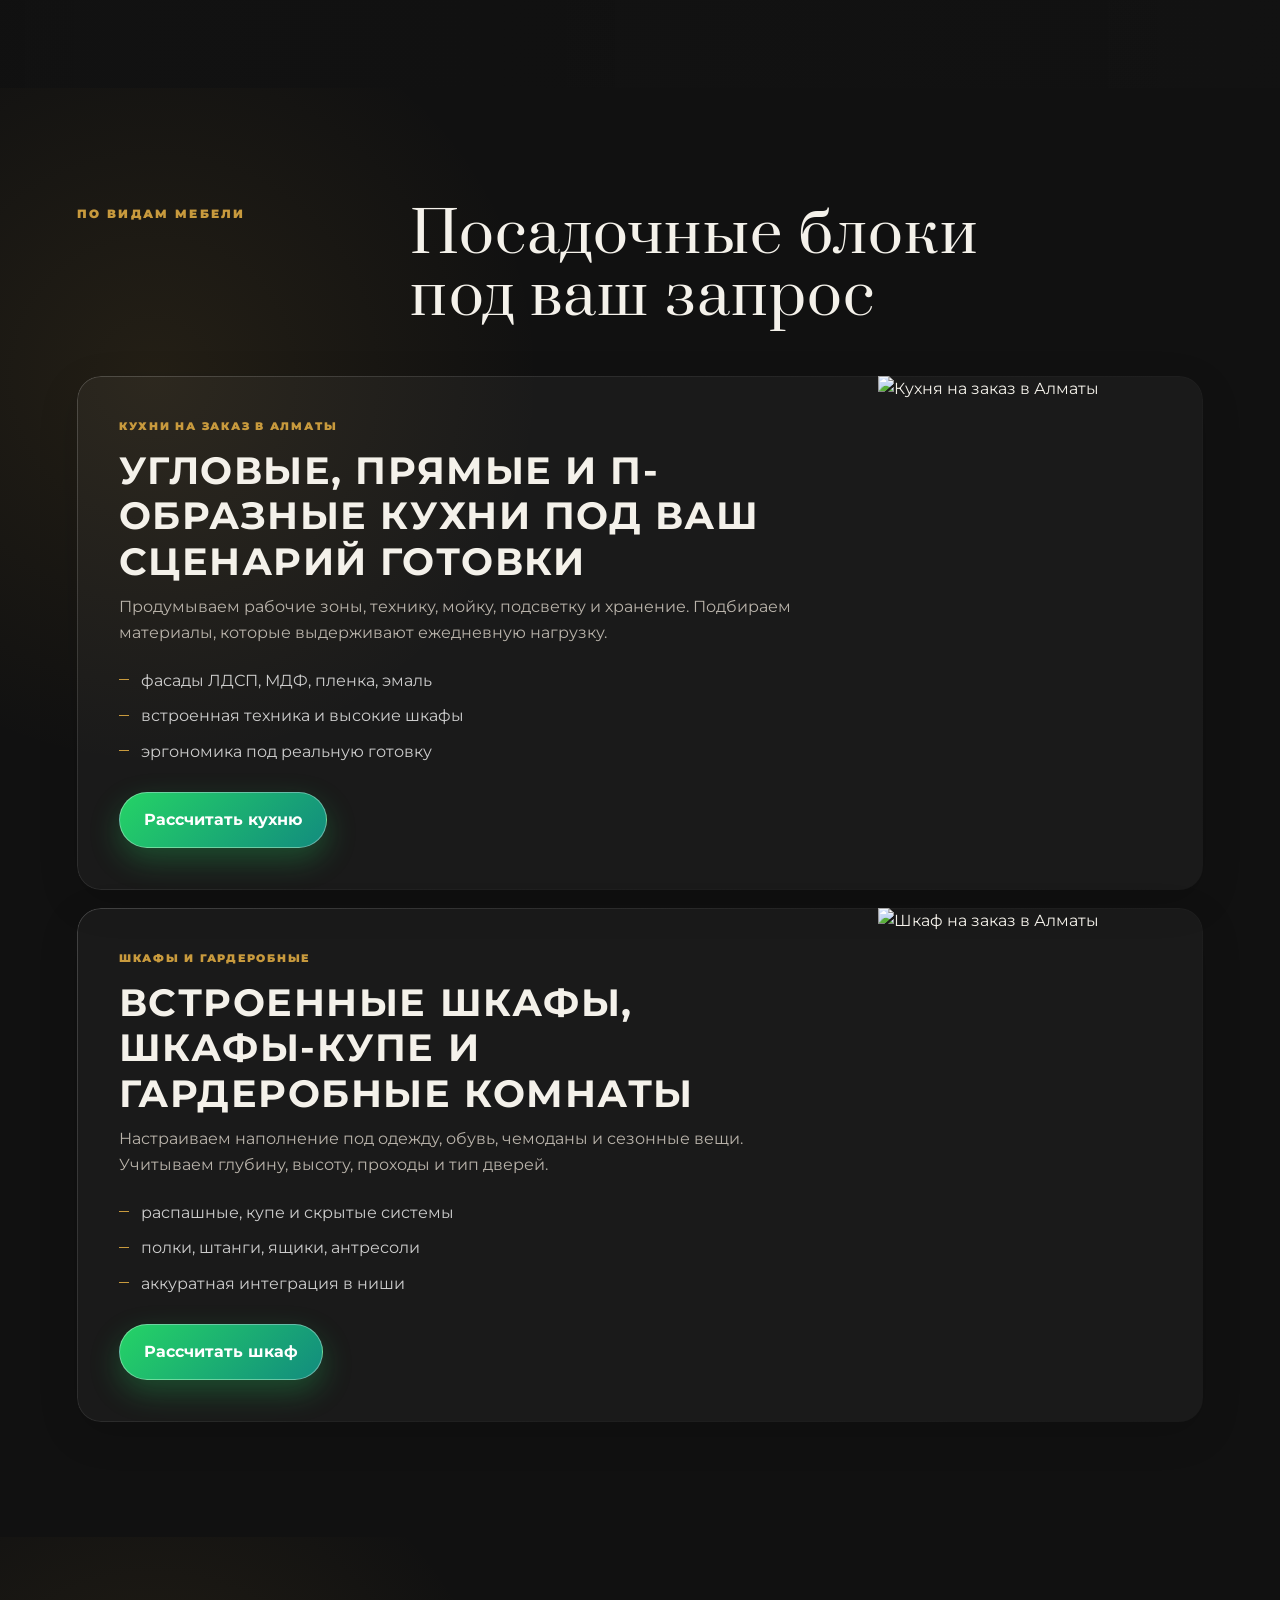
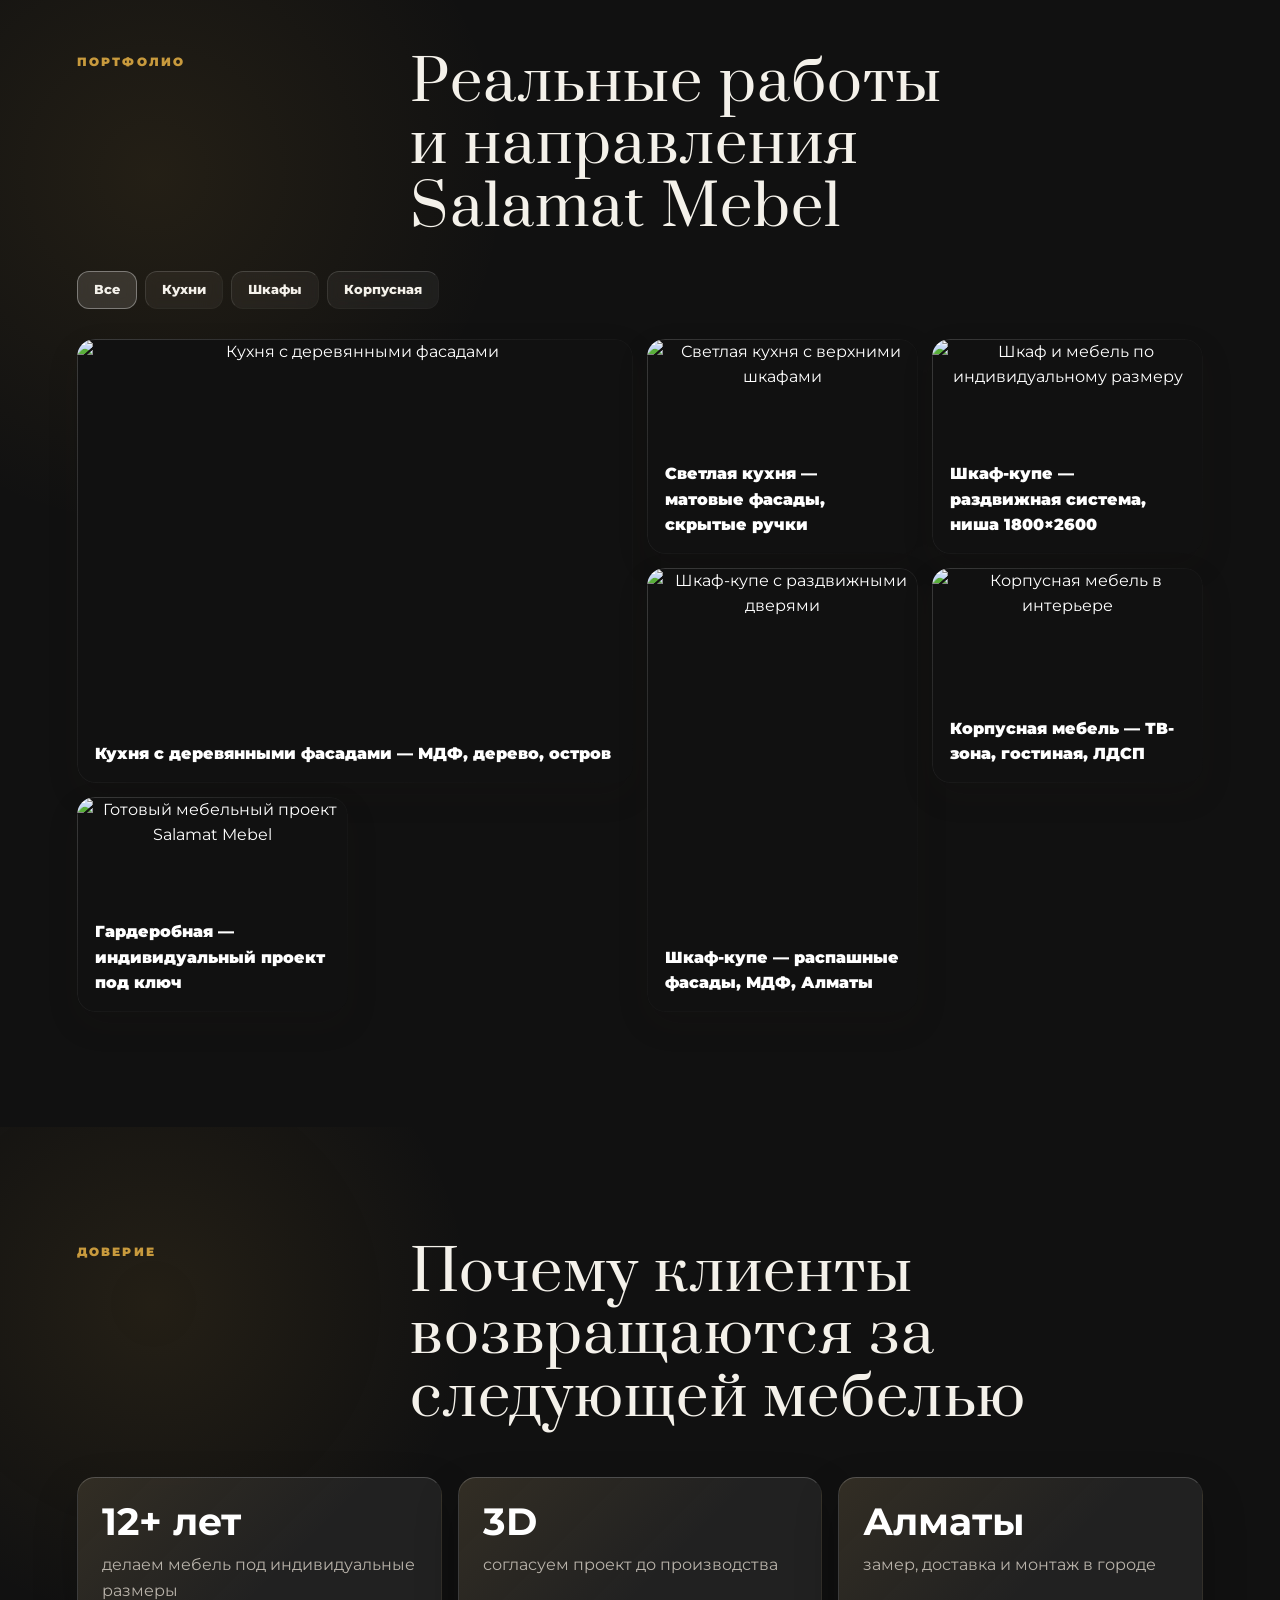
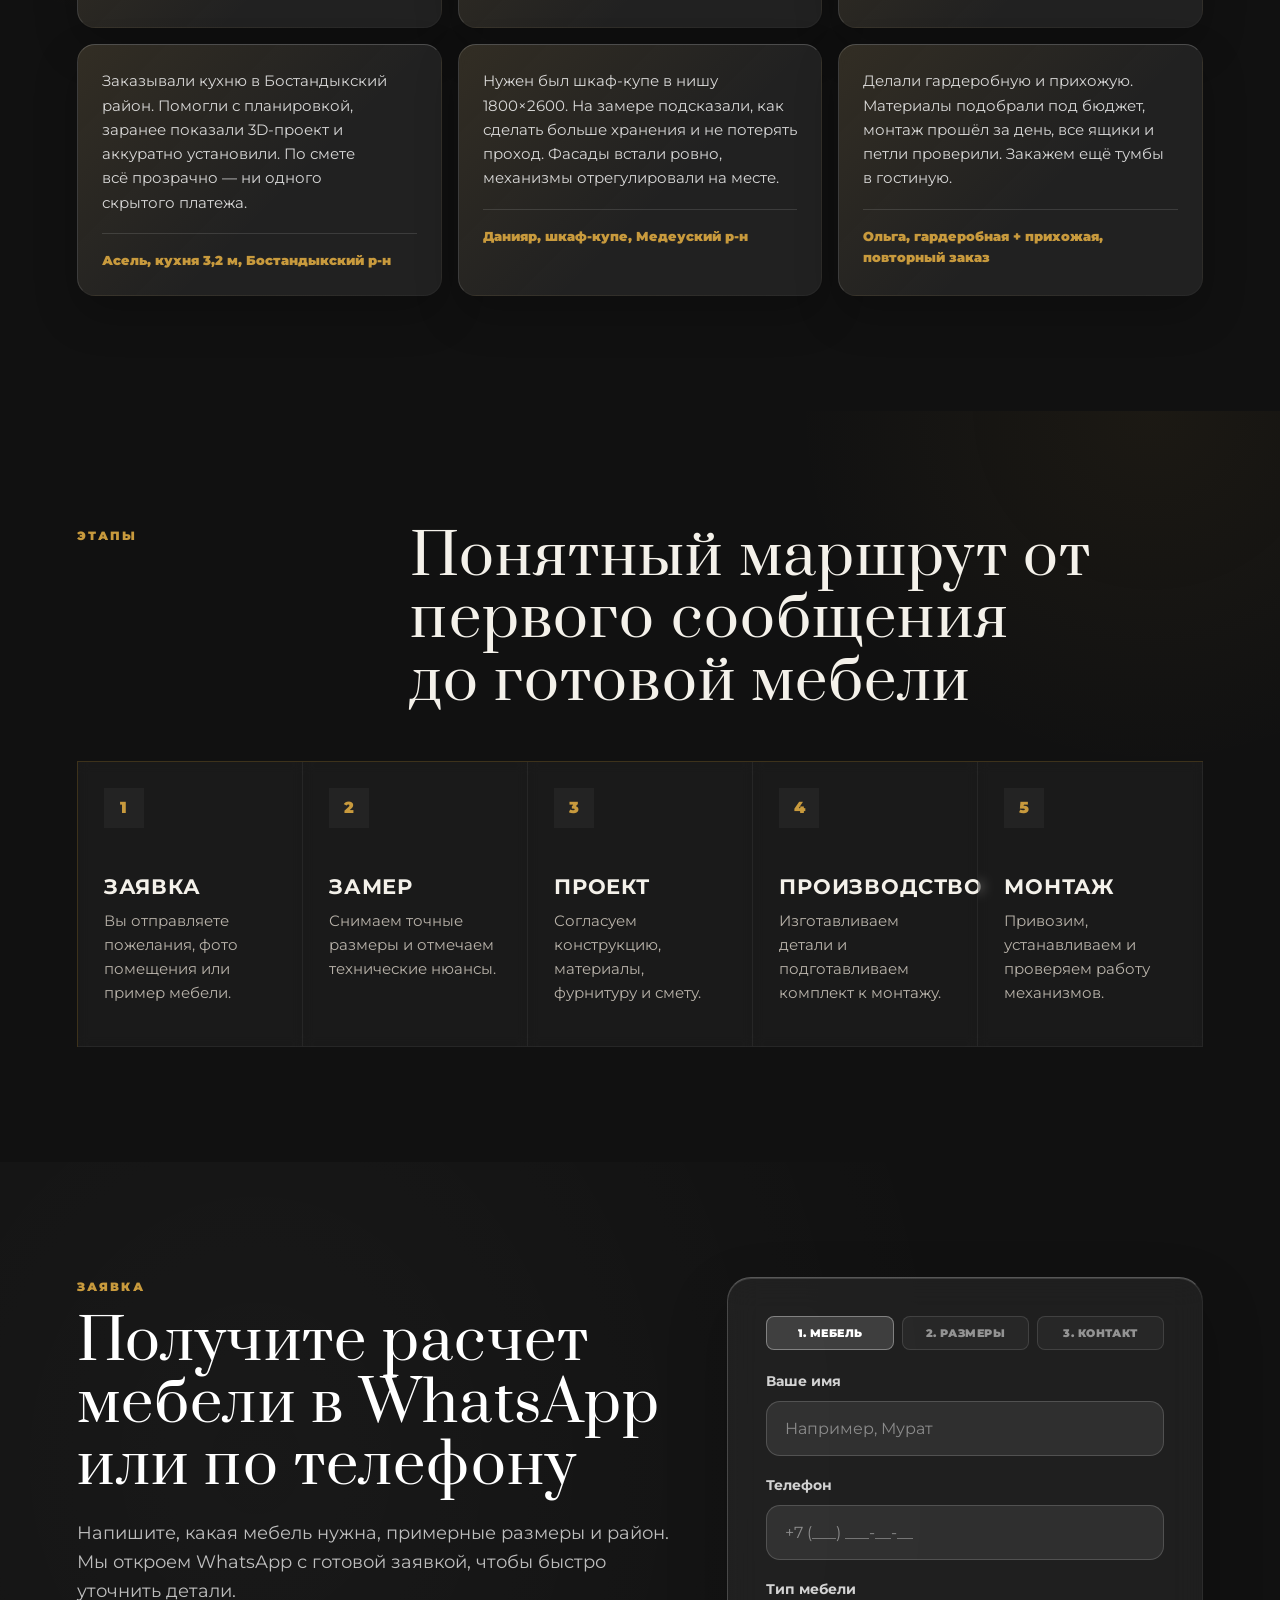
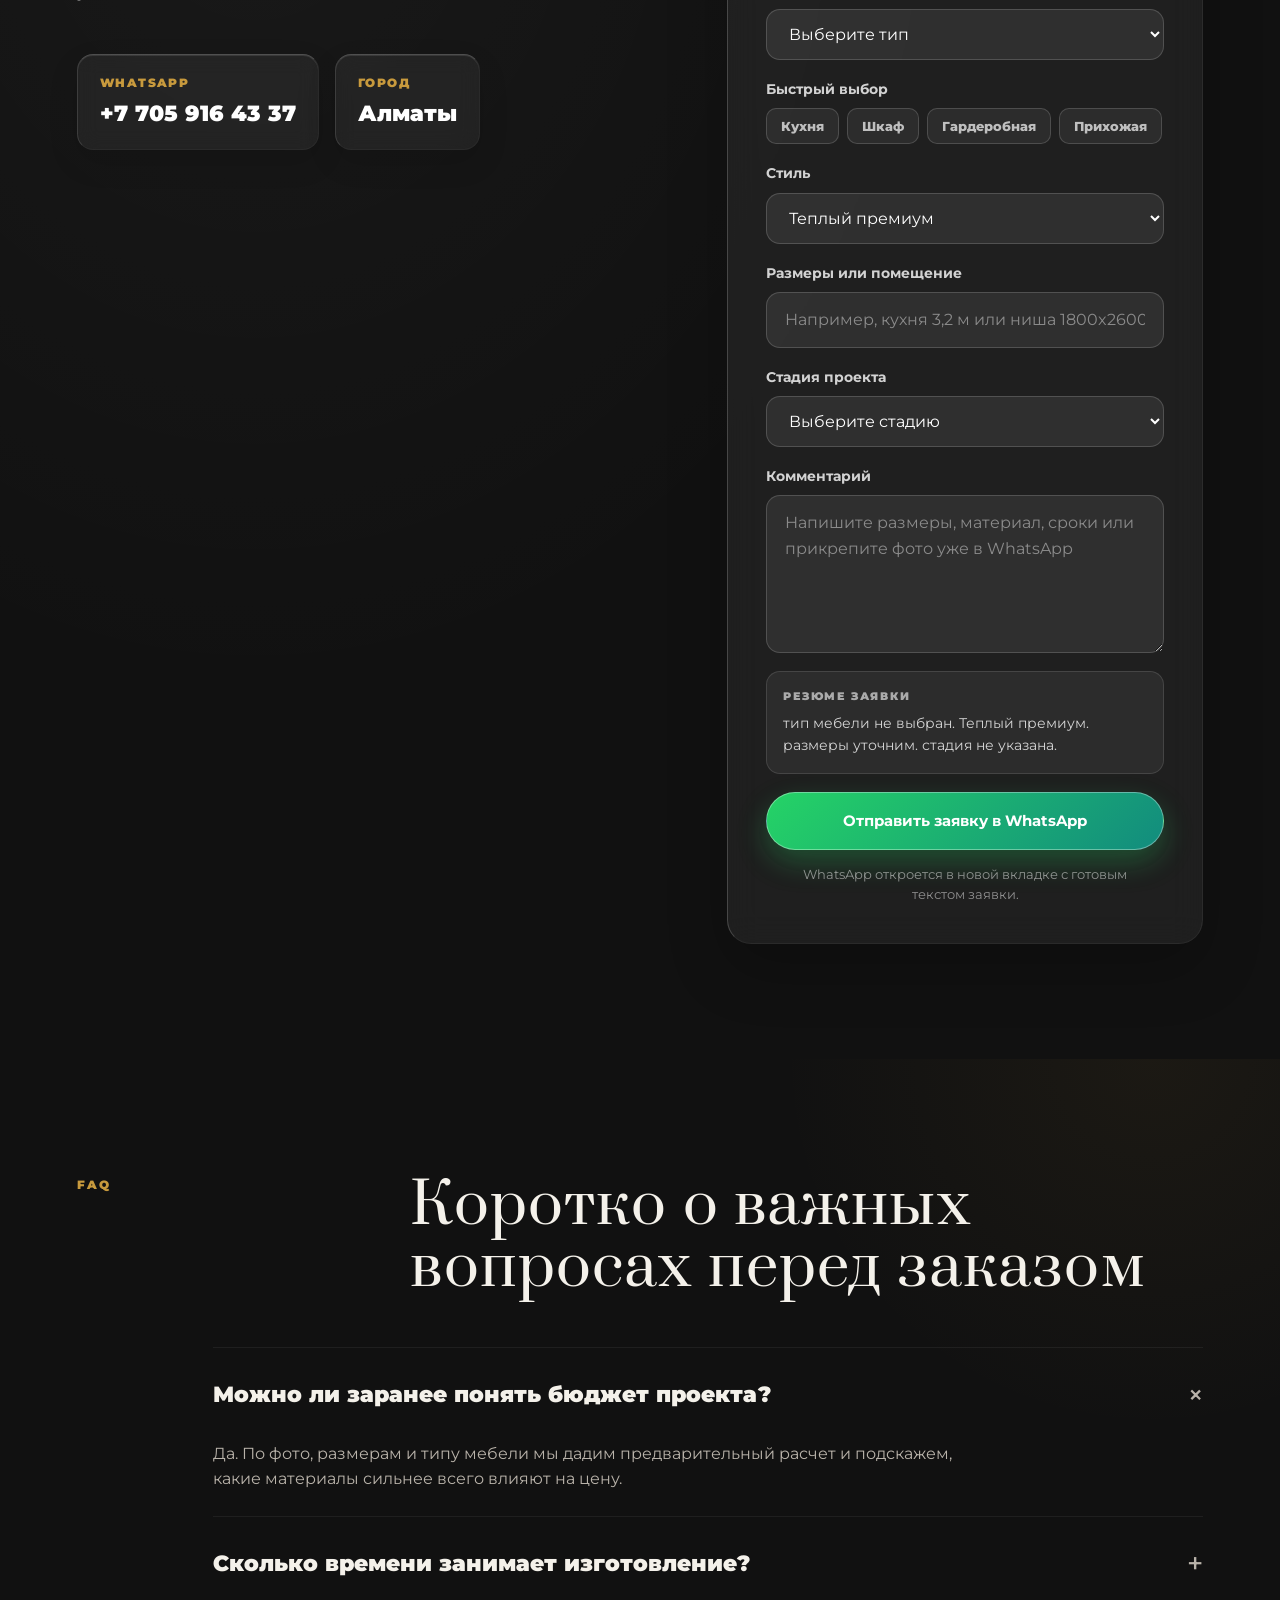
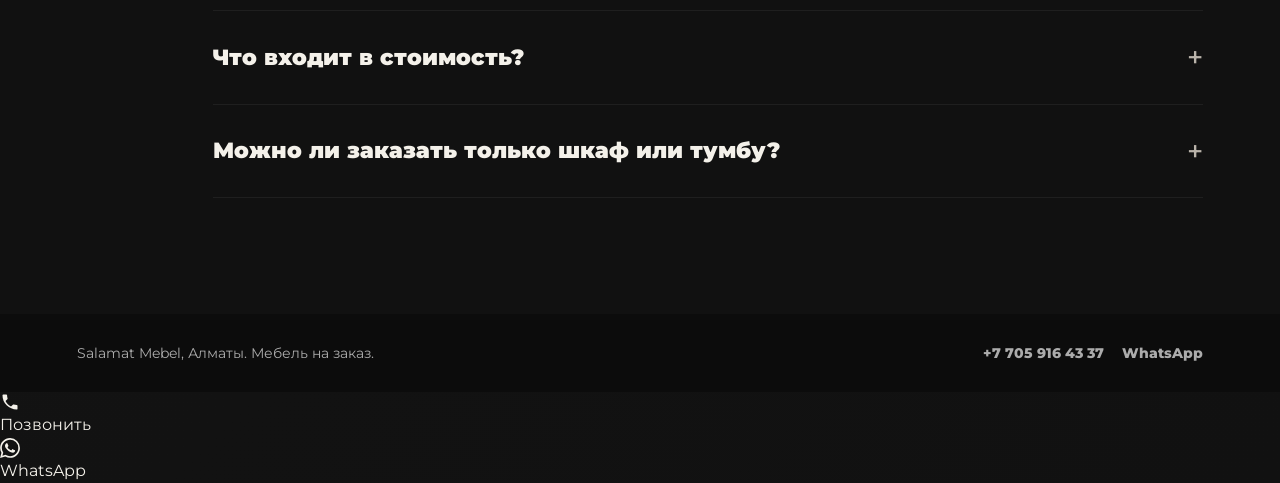
==== commit bd301f59: "Connect Salamat CTA to intake API" ====
--- a/index.html
+++ b/index.html
@@ -500,6 +500,6 @@
       <p id="lightboxCaption"></p>
     </div>
 
-    <script src="script.js?v=20260526-1" defer></script>
+    <script src="script.js?v=20260713-1" defer></script>
   </body>
 </html>
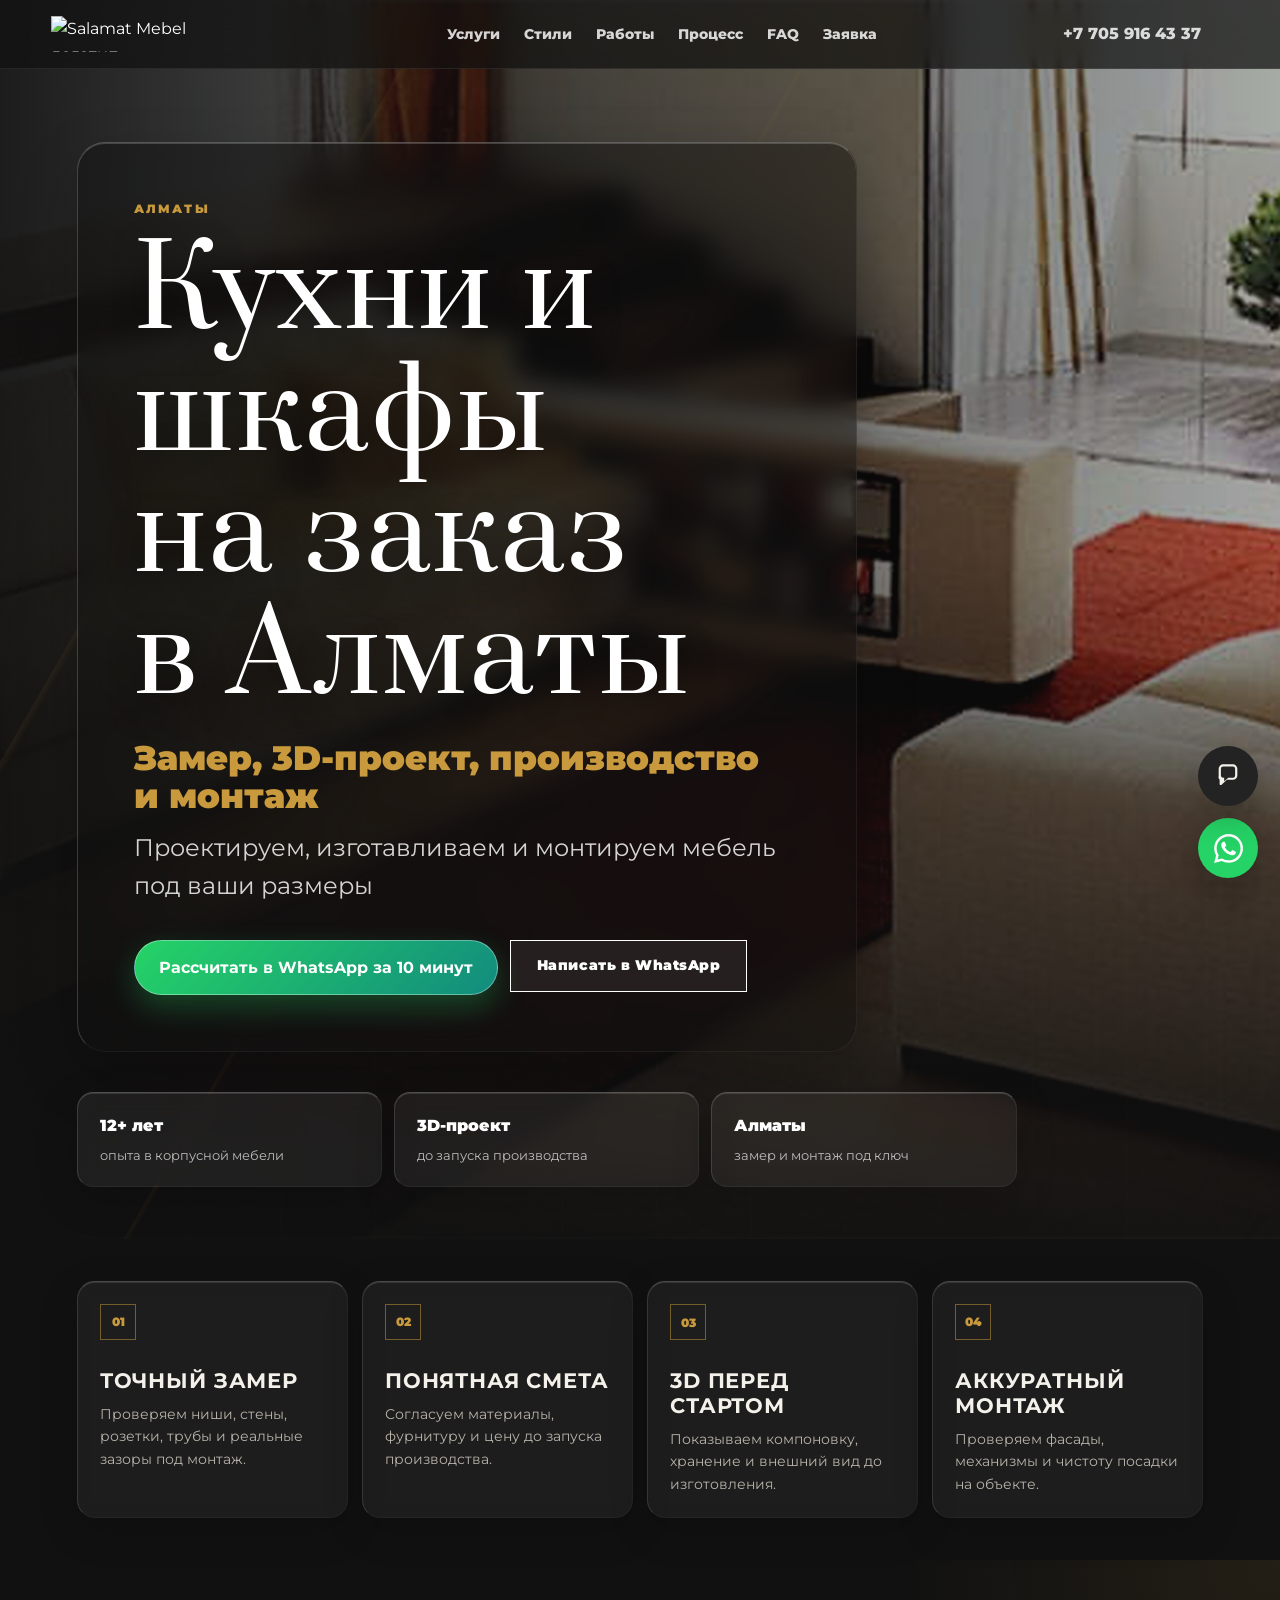
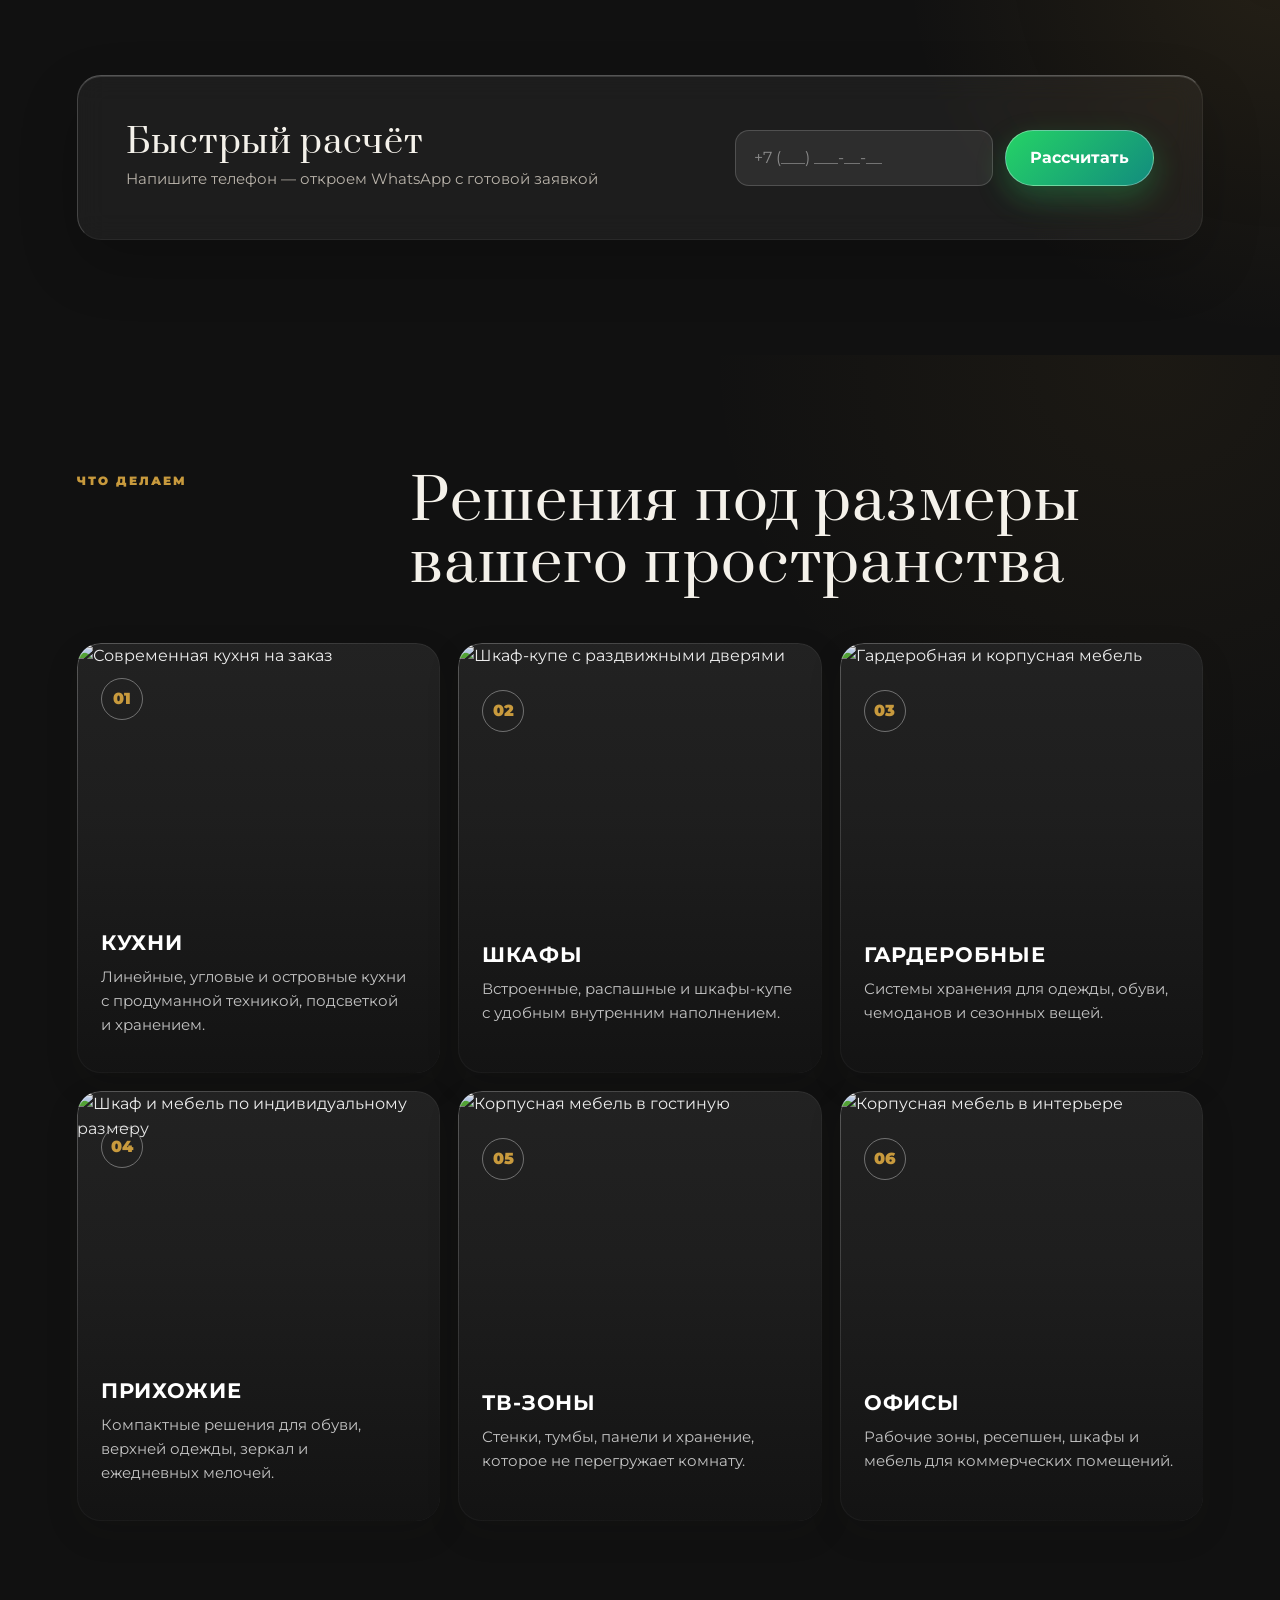
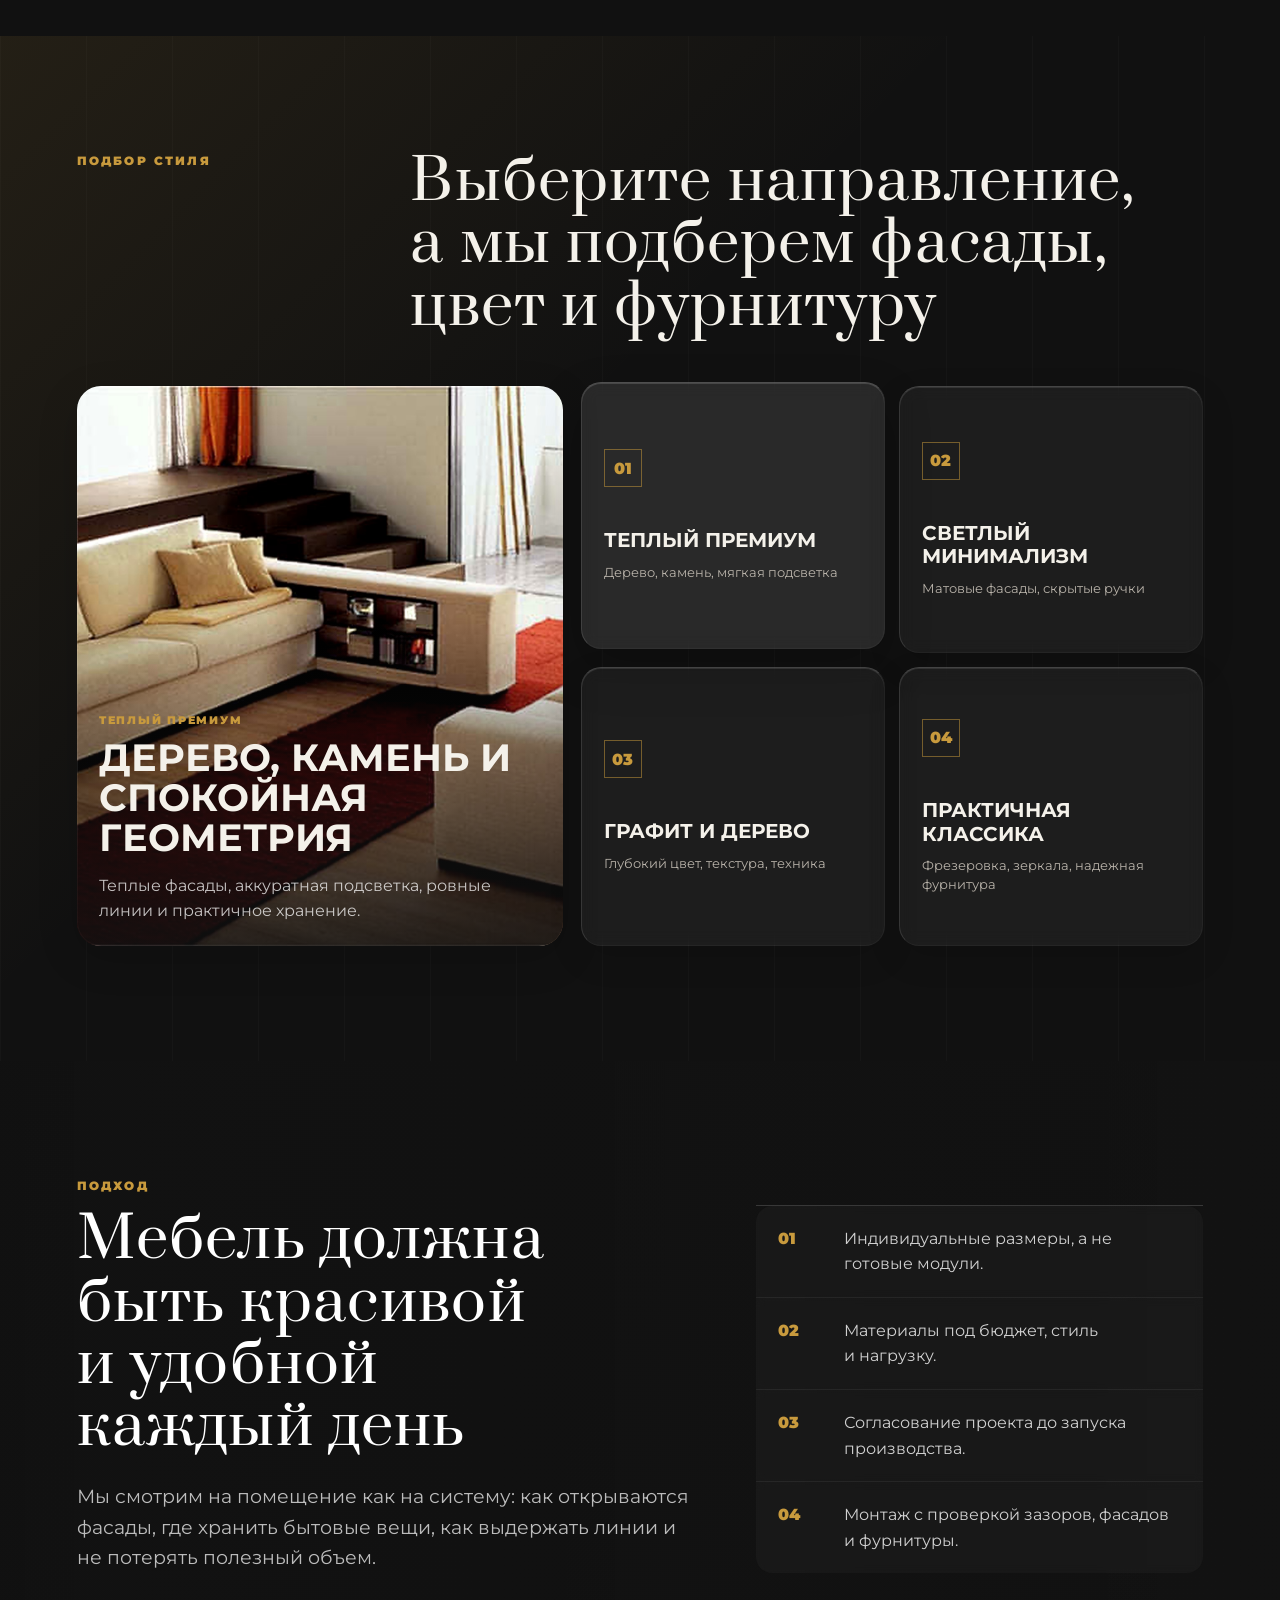
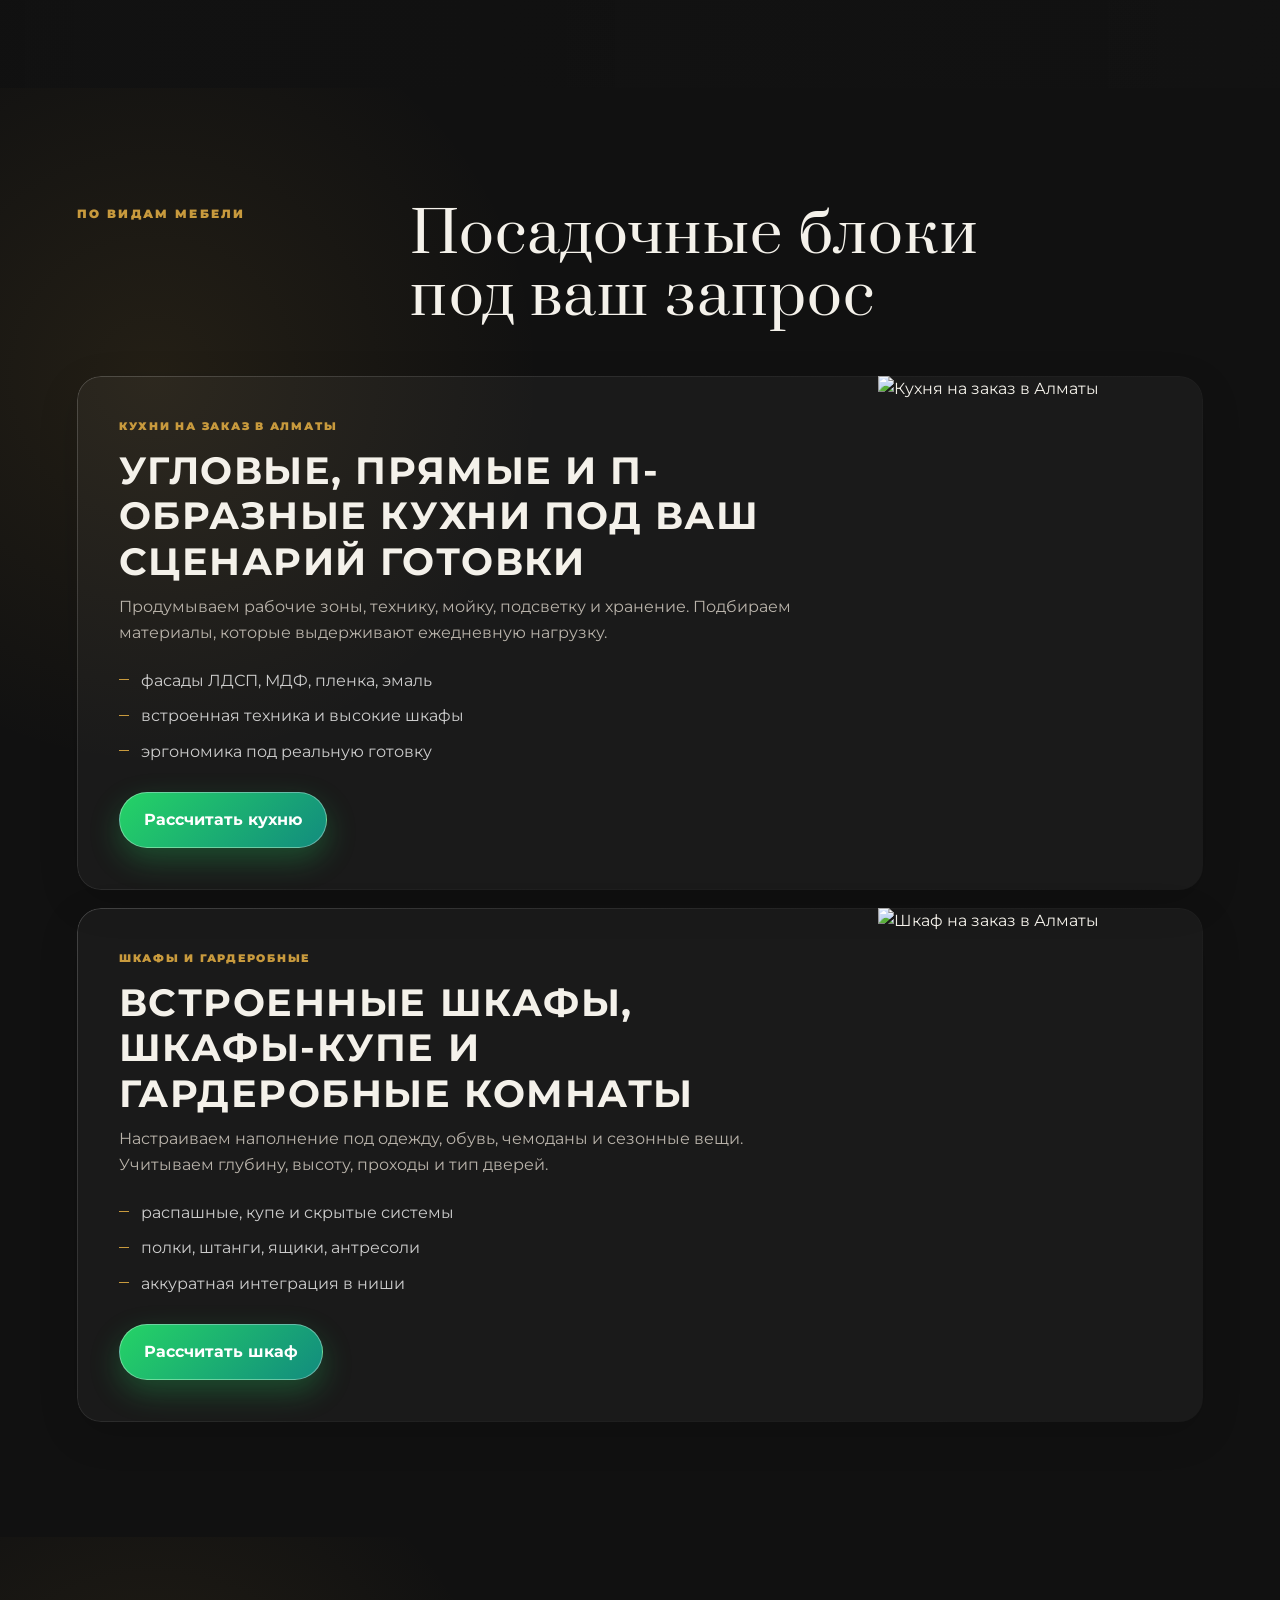
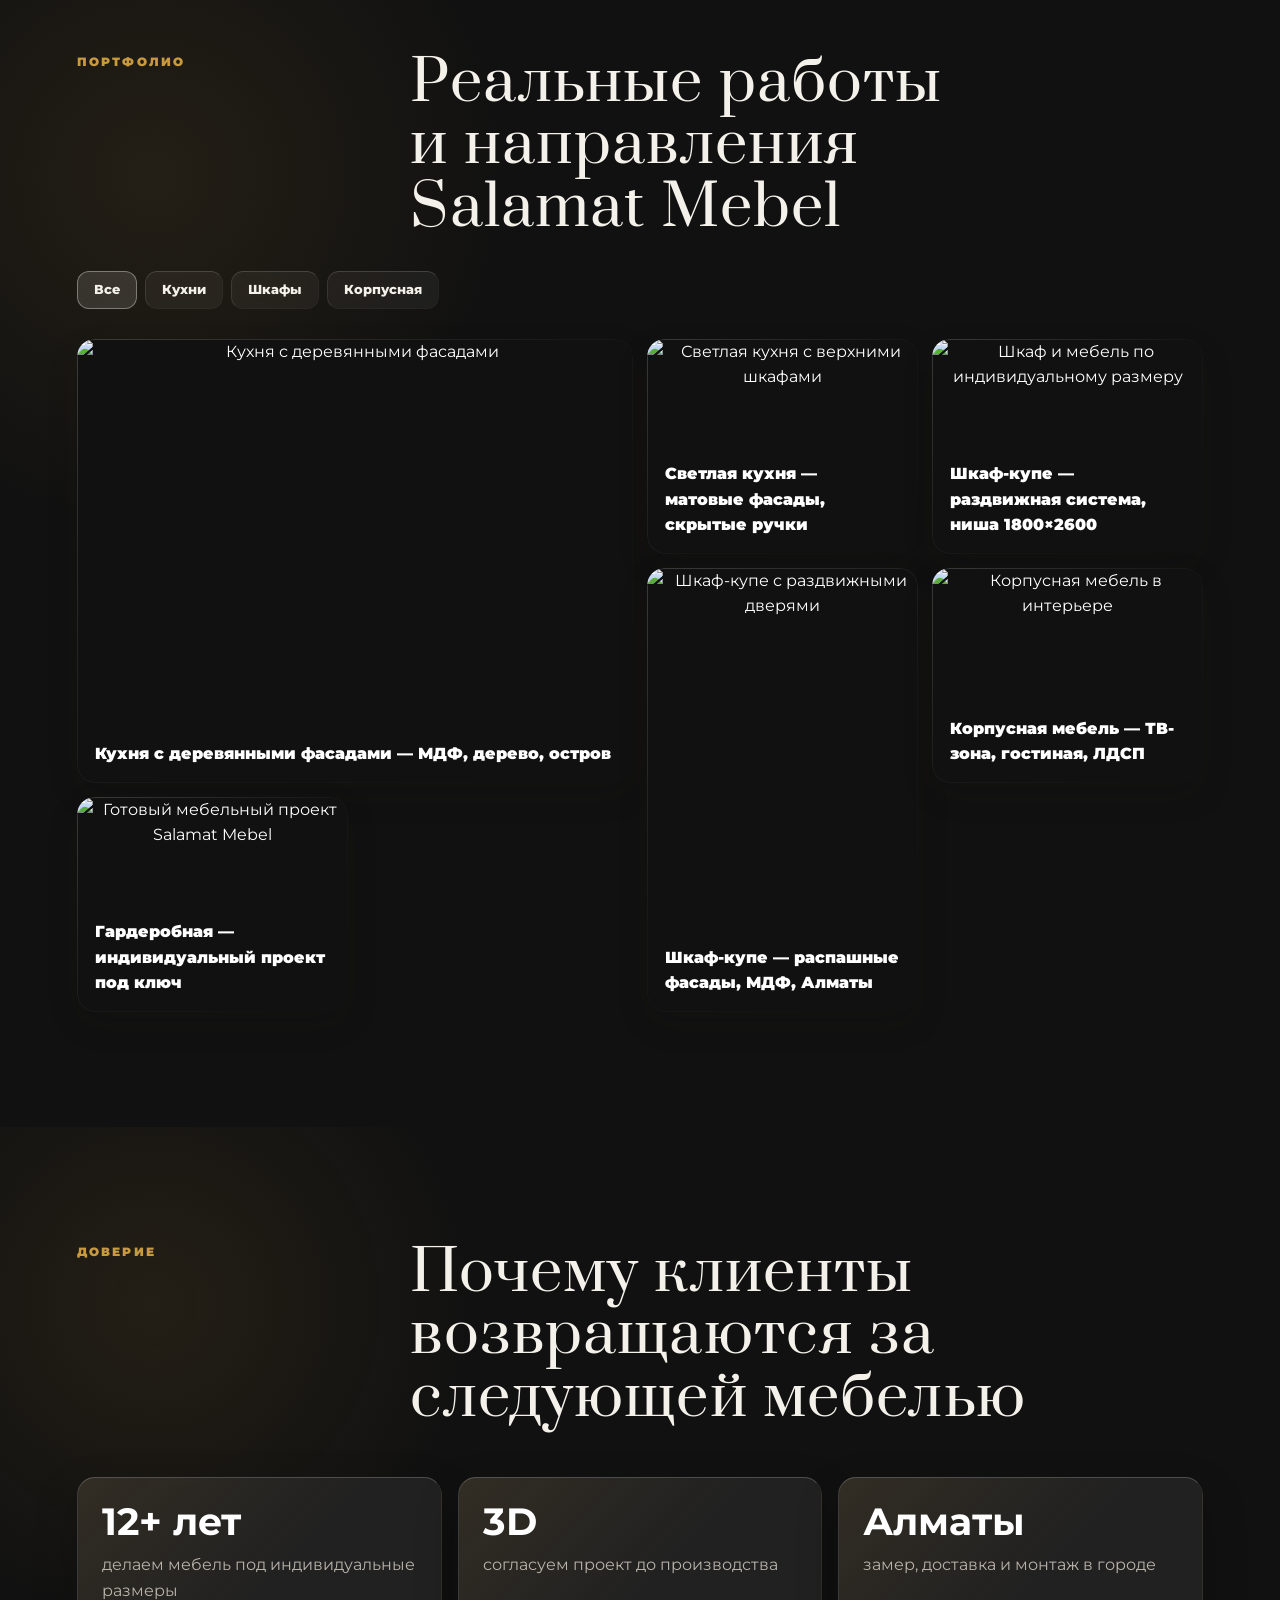
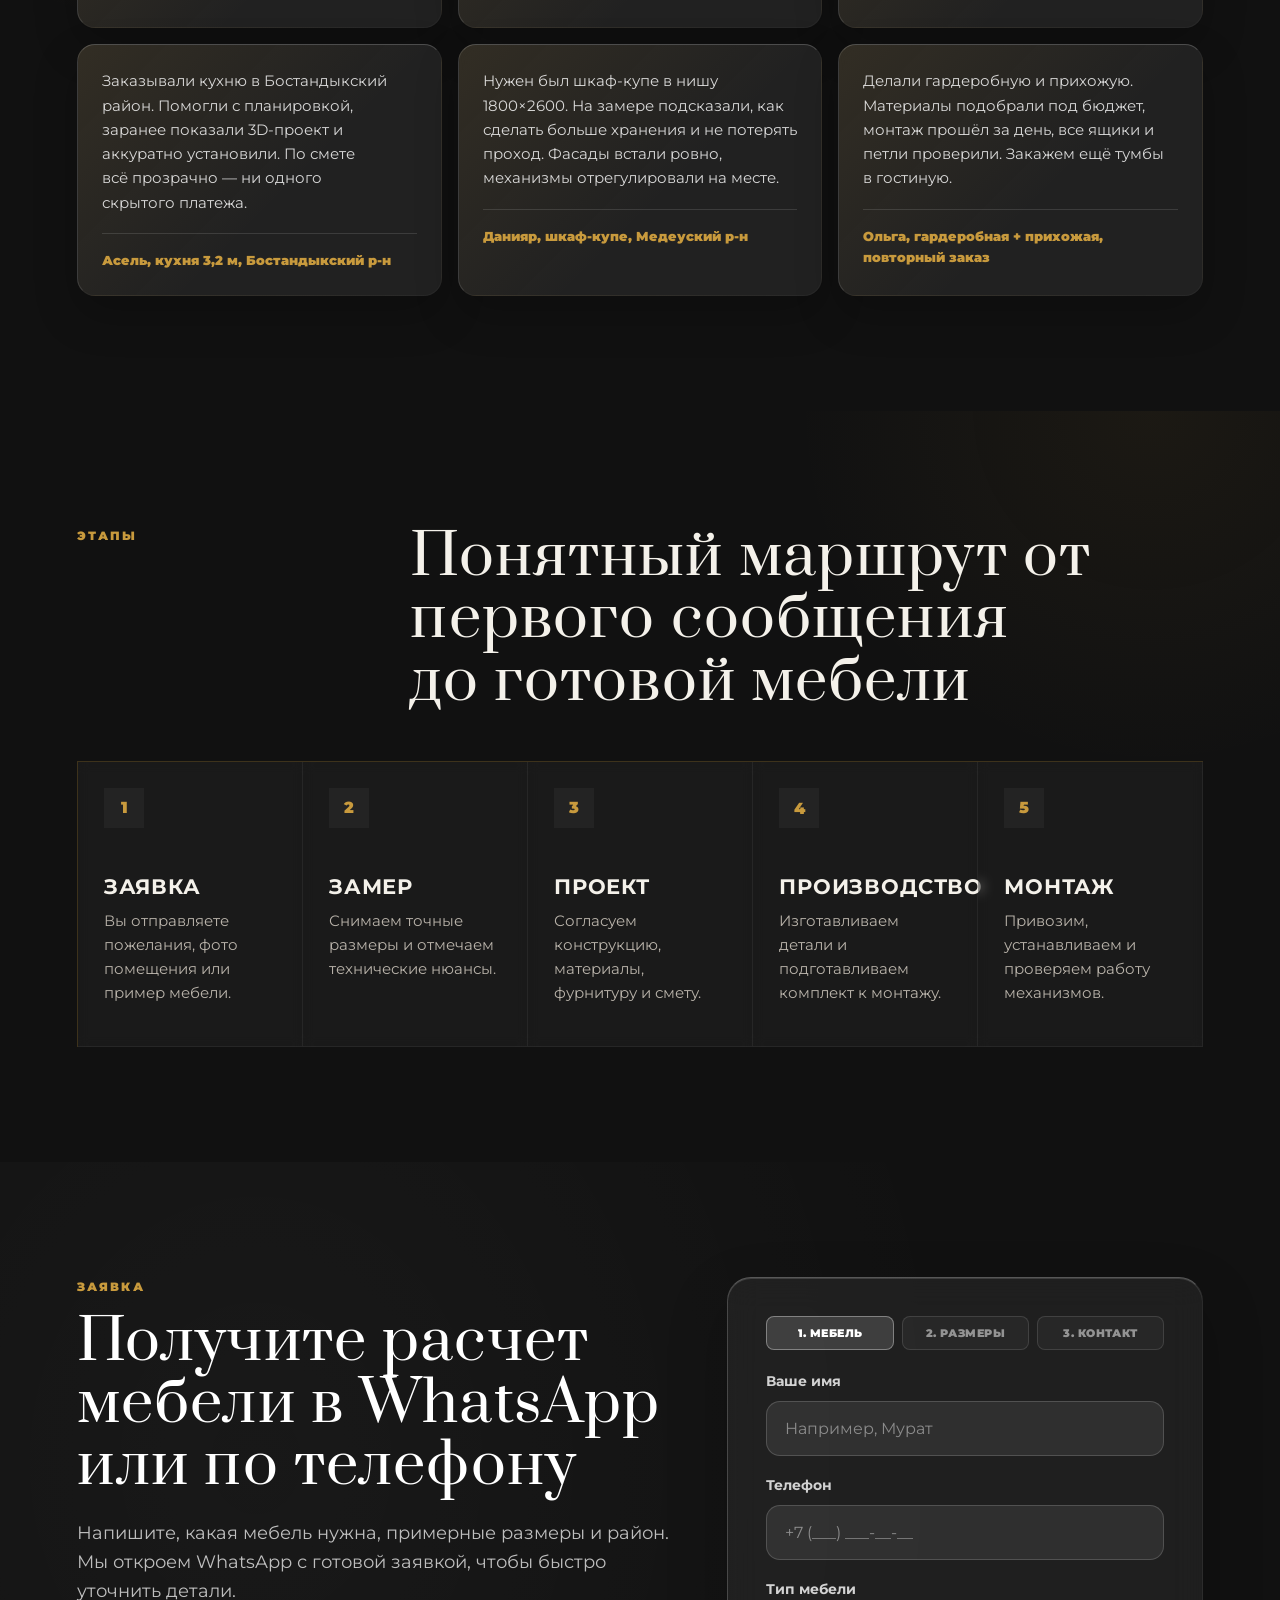
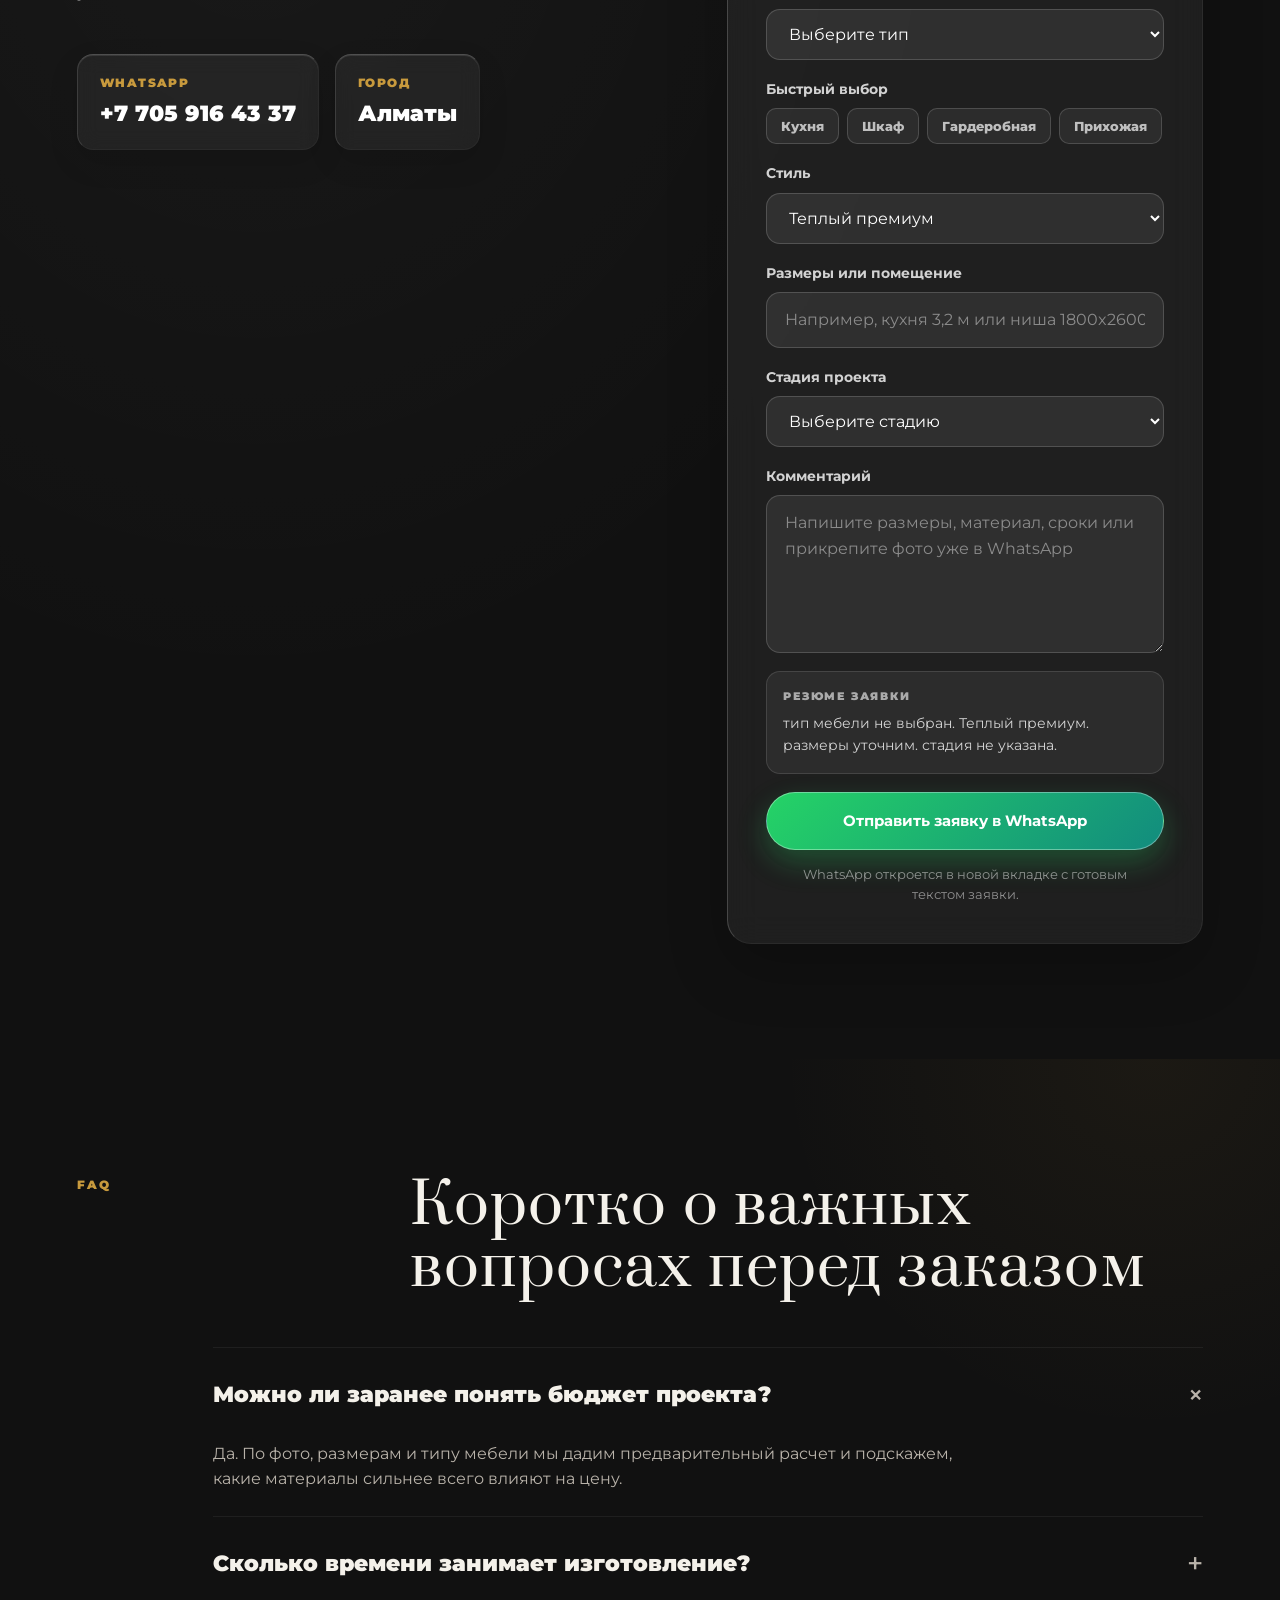
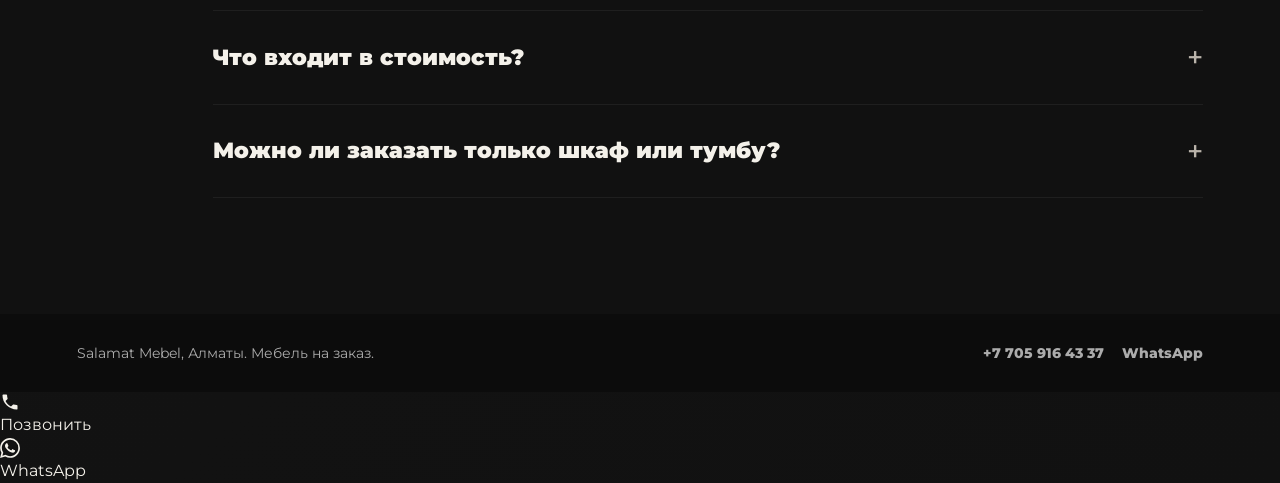
==== commit 37f2b6ca: "Save lead before opening WhatsApp" ====
--- a/index.html
+++ b/index.html
@@ -500,6 +500,6 @@
       <p id="lightboxCaption"></p>
     </div>
 
-    <script src="script.js?v=20260713-1" defer></script>
+    <script src="script.js?v=20260713-2" defer></script>
   </body>
 </html>
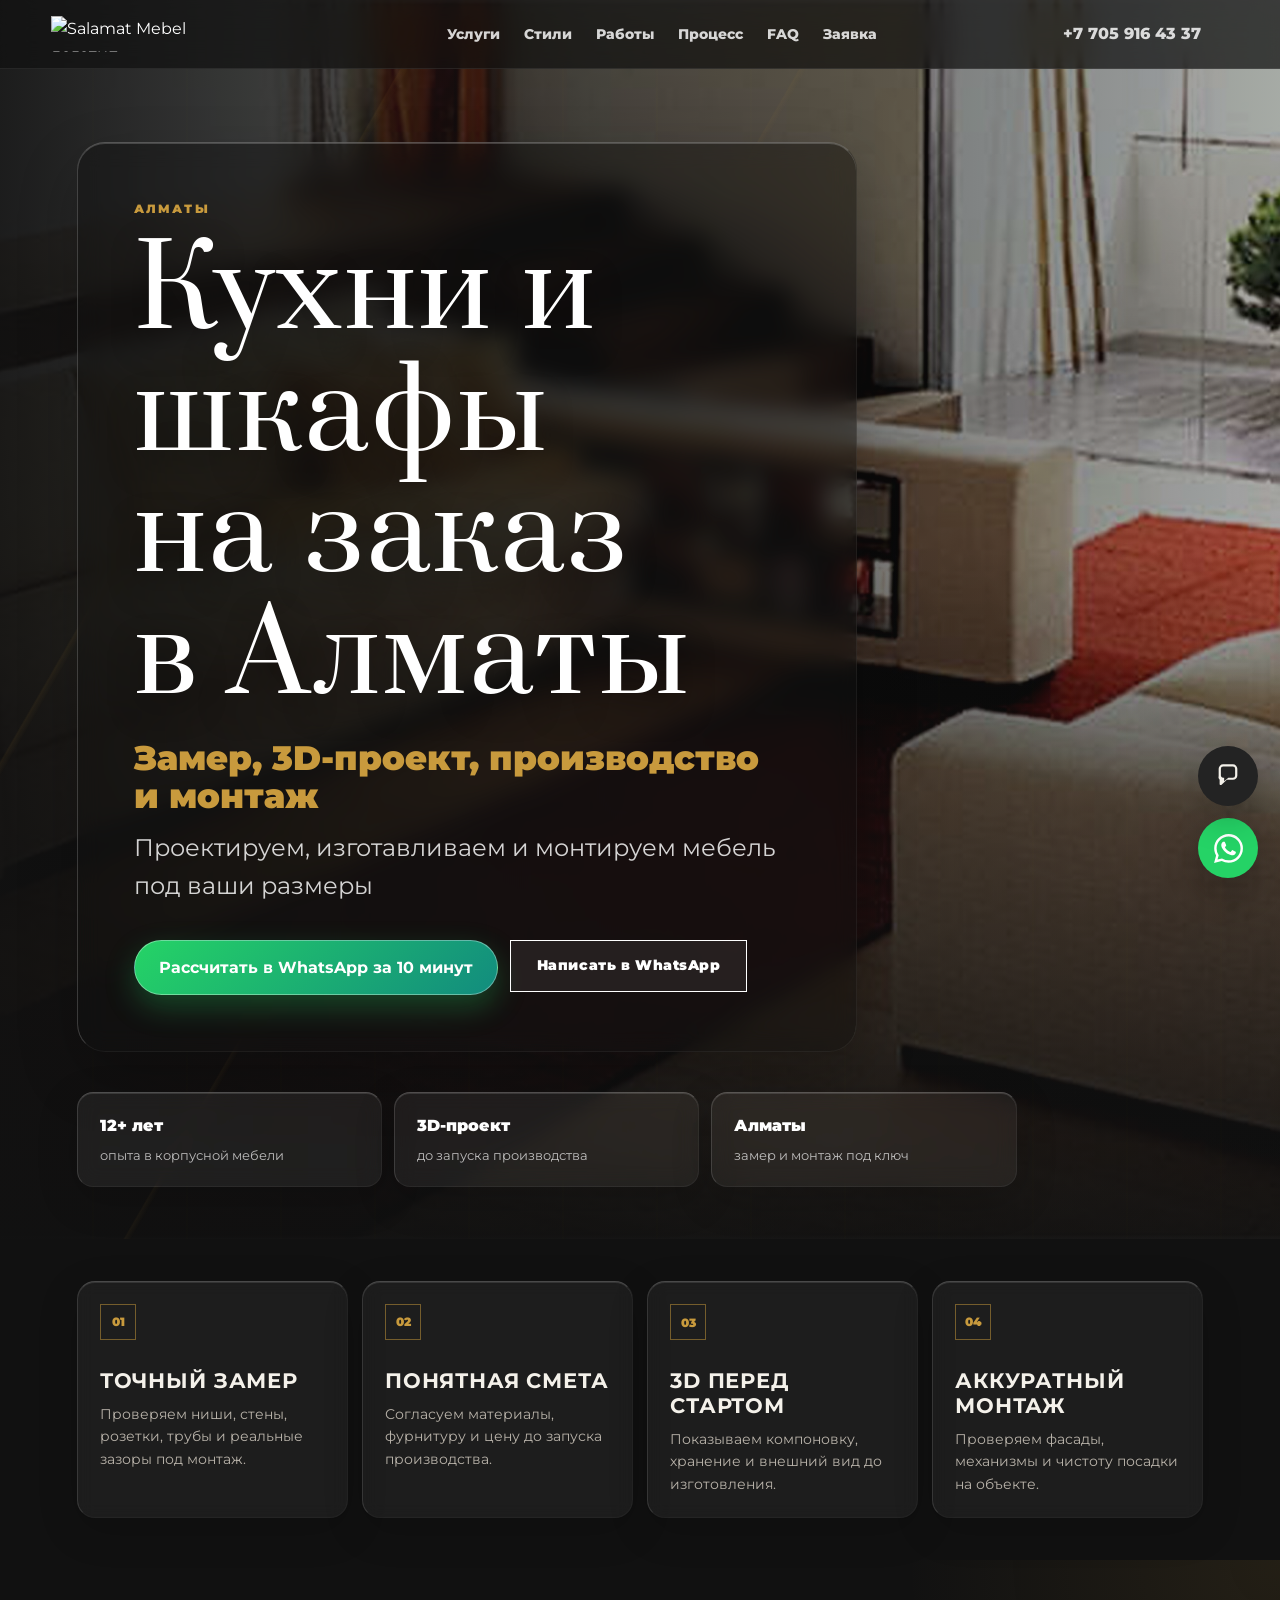
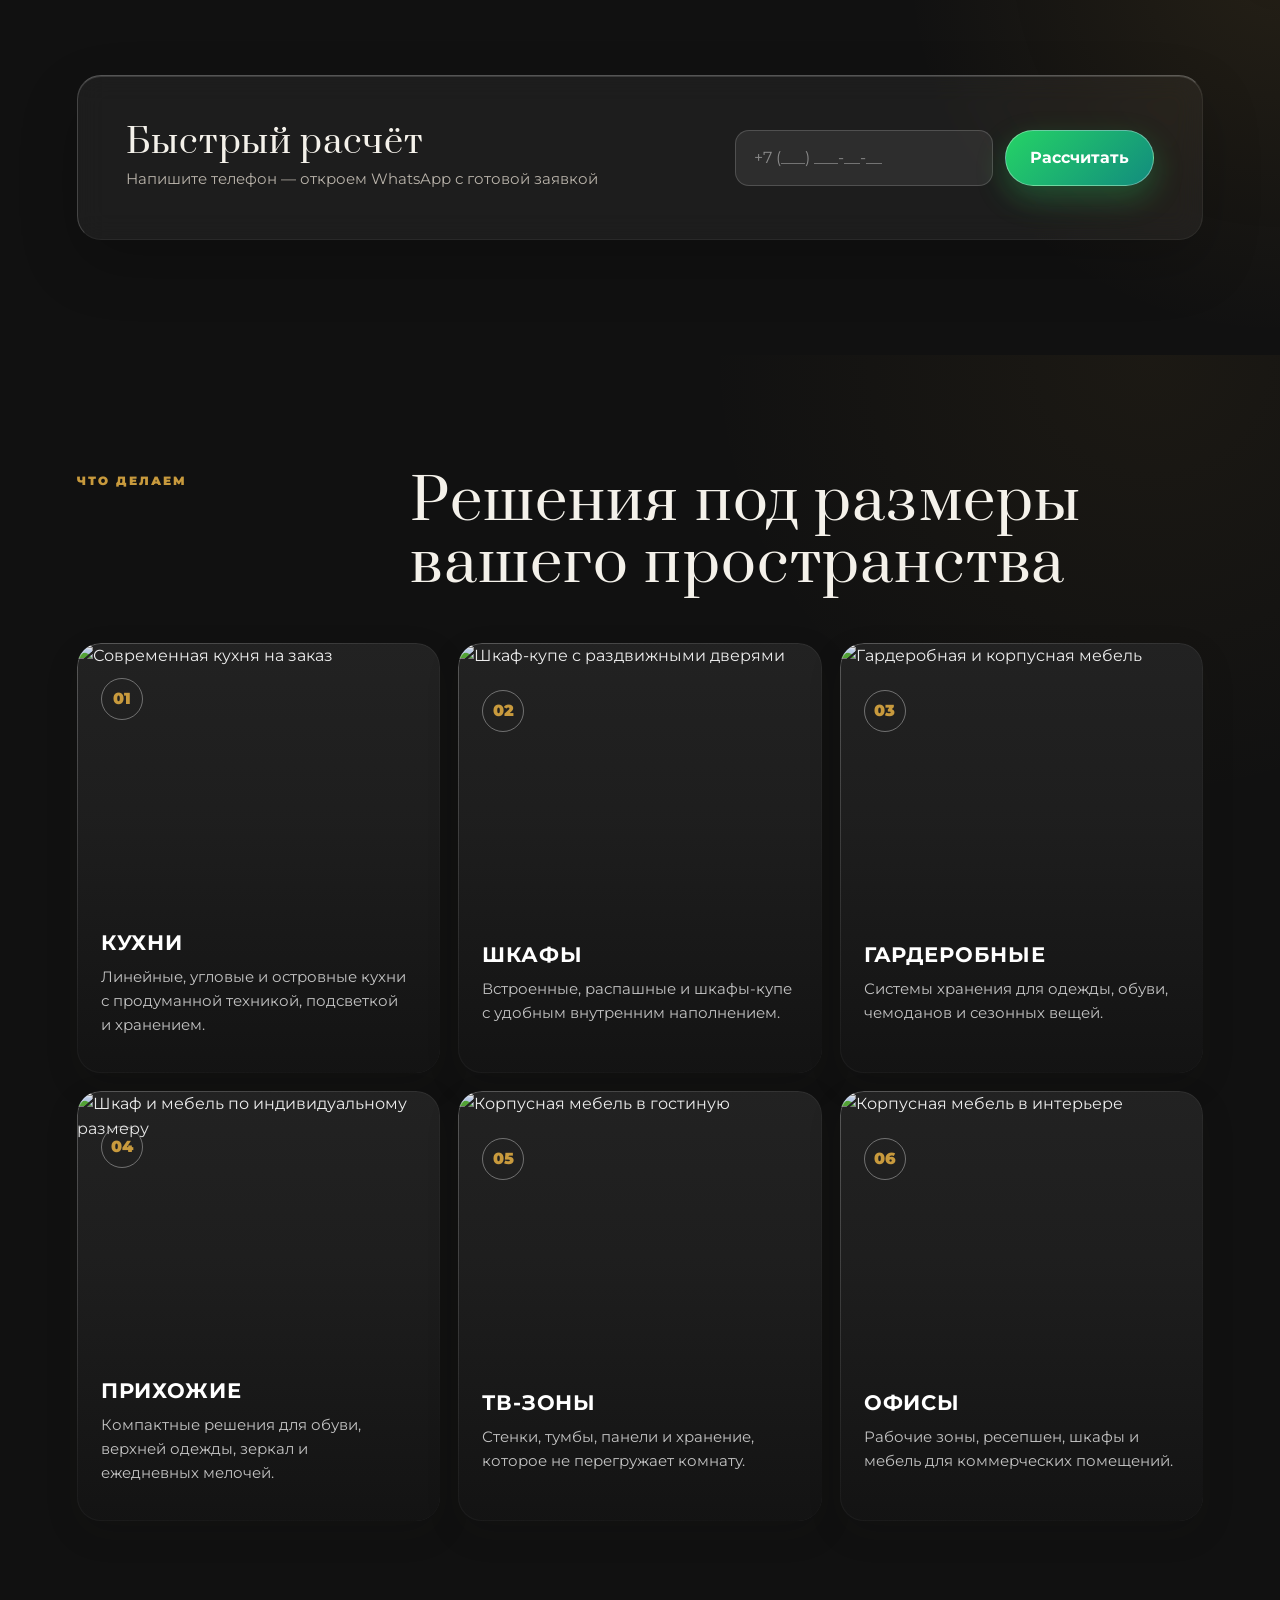
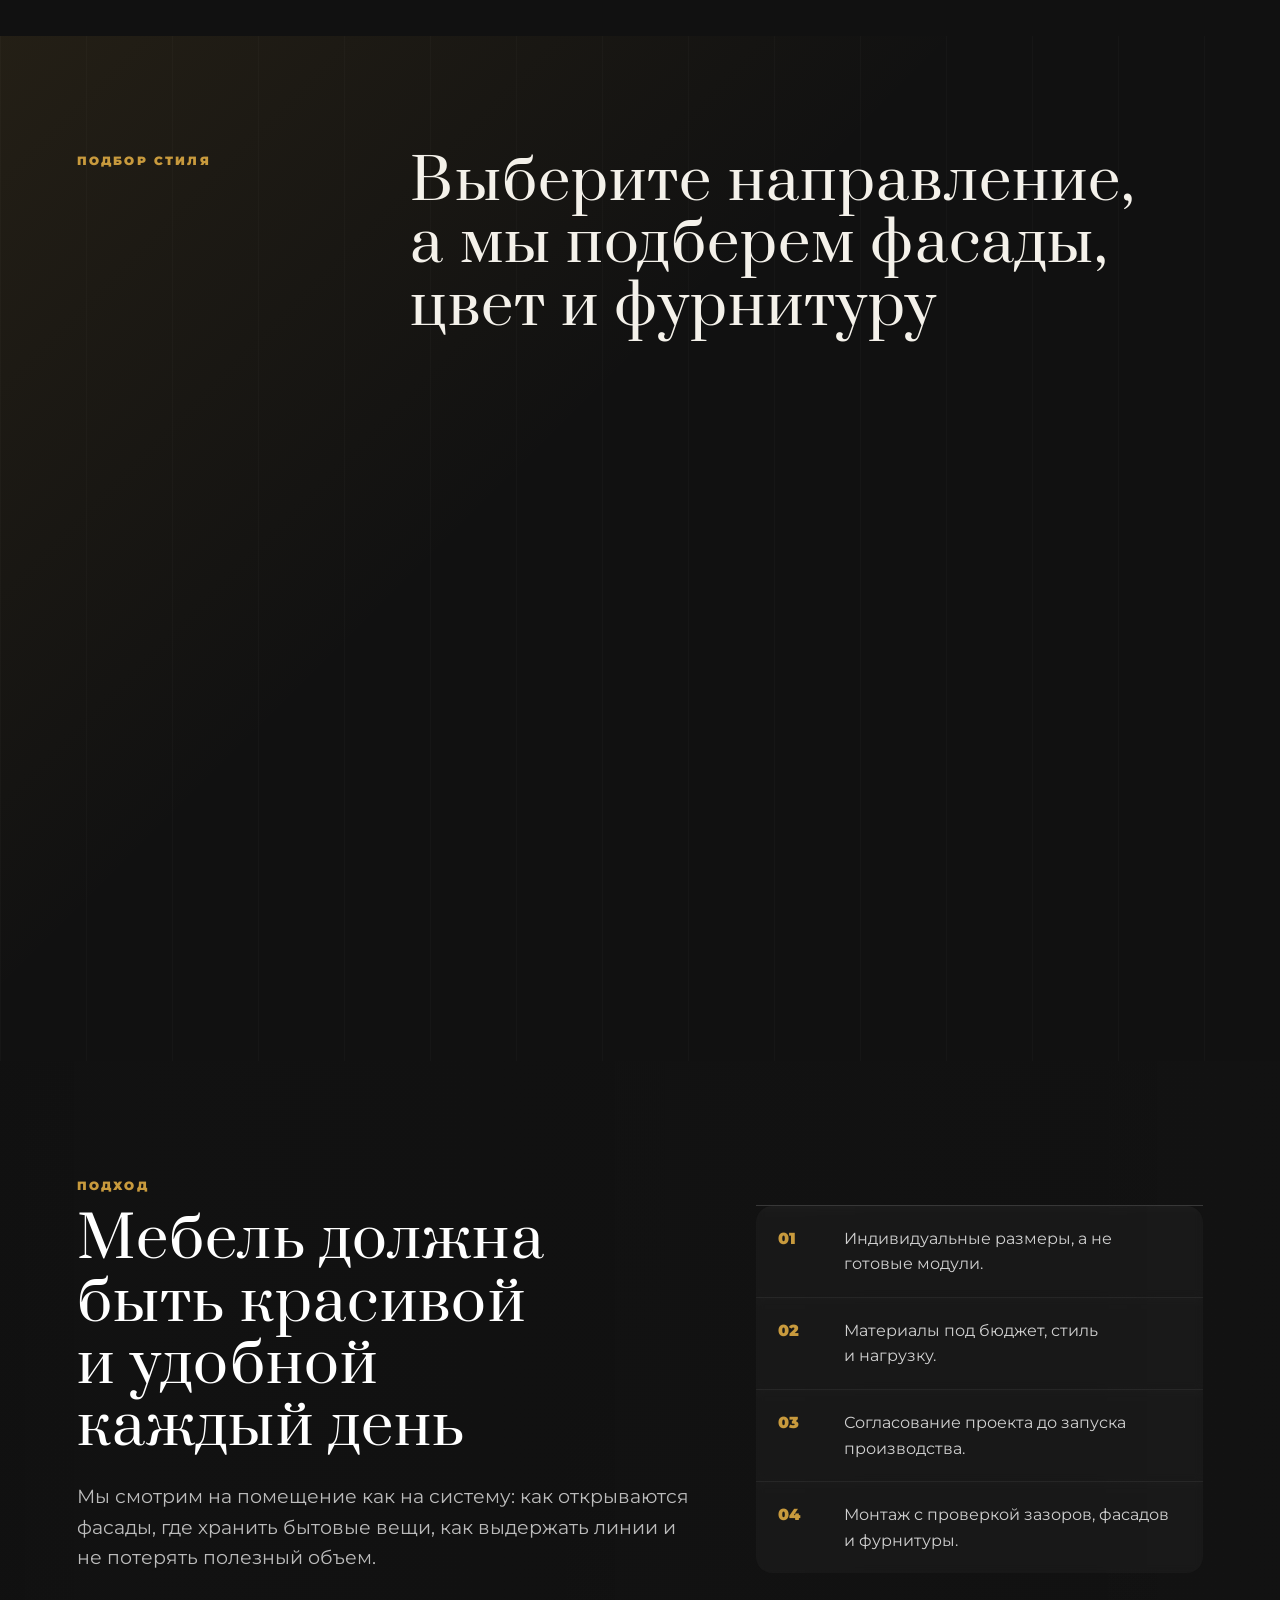
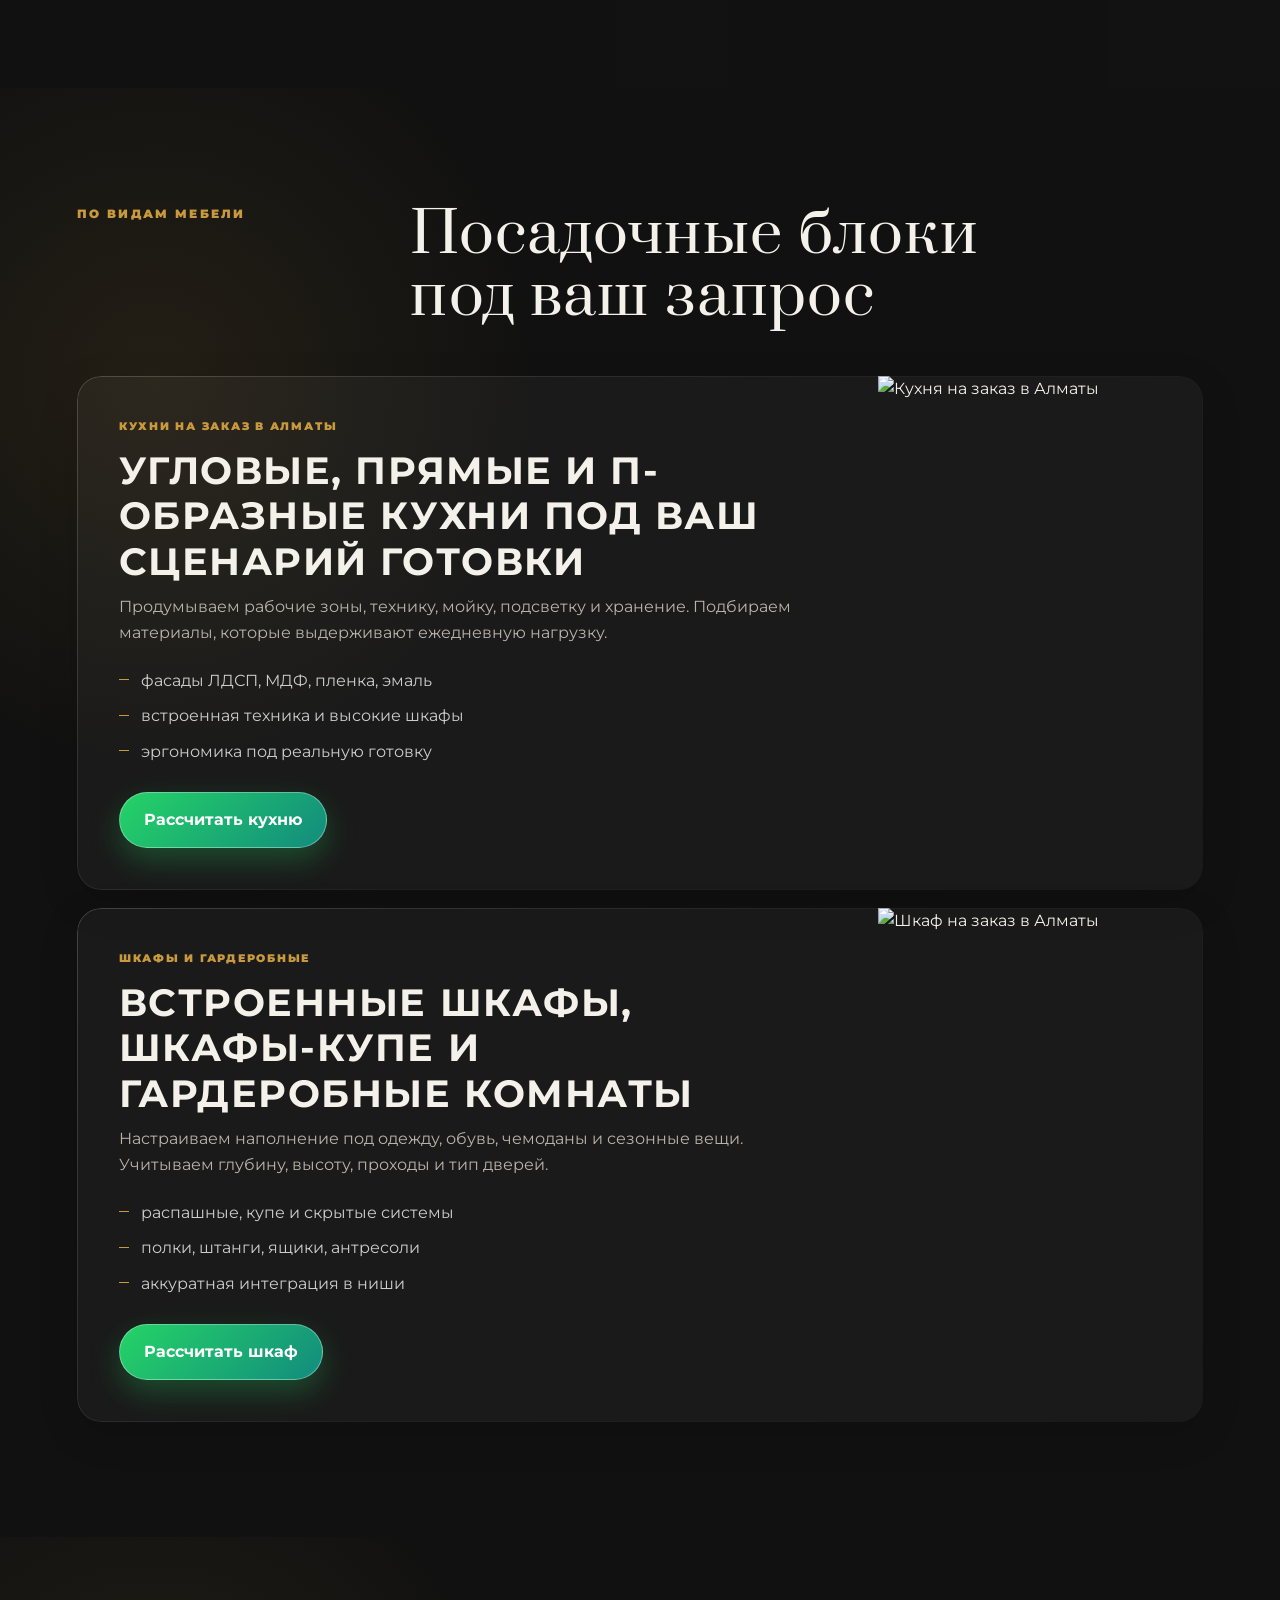
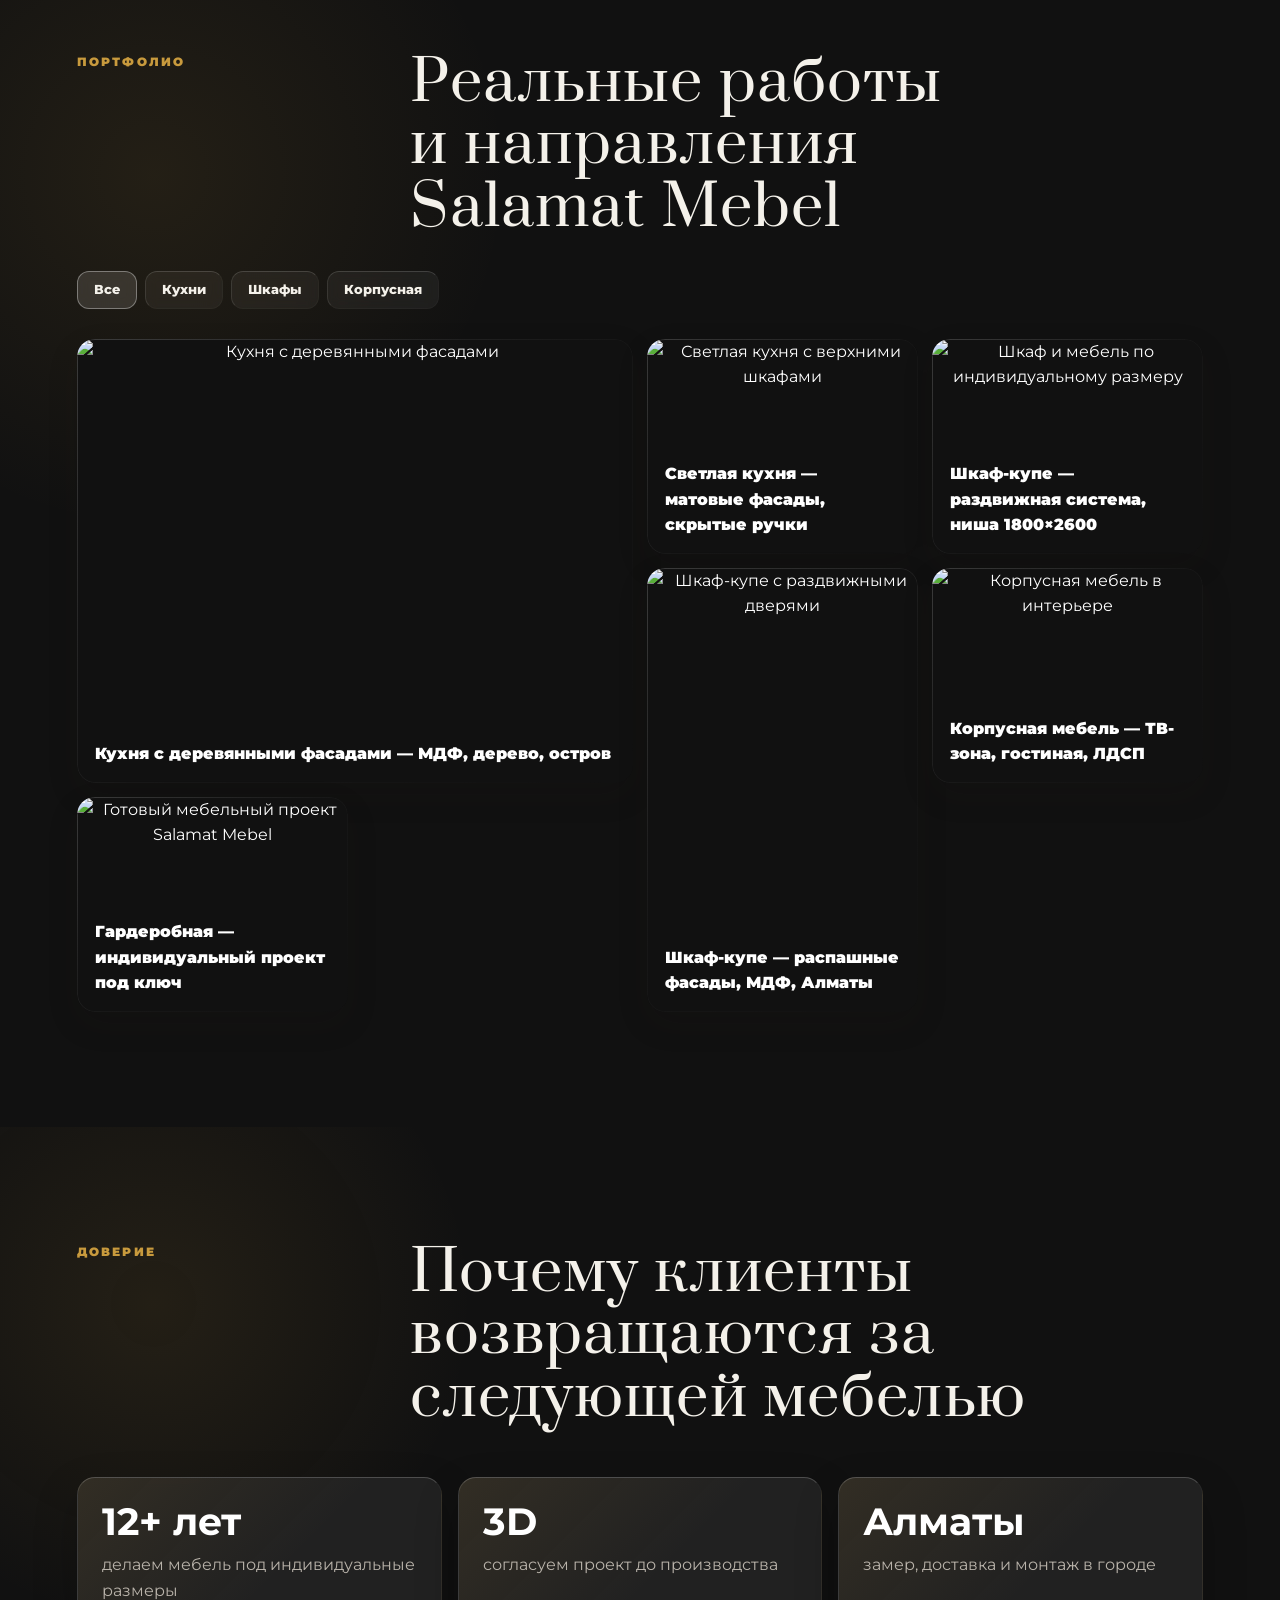
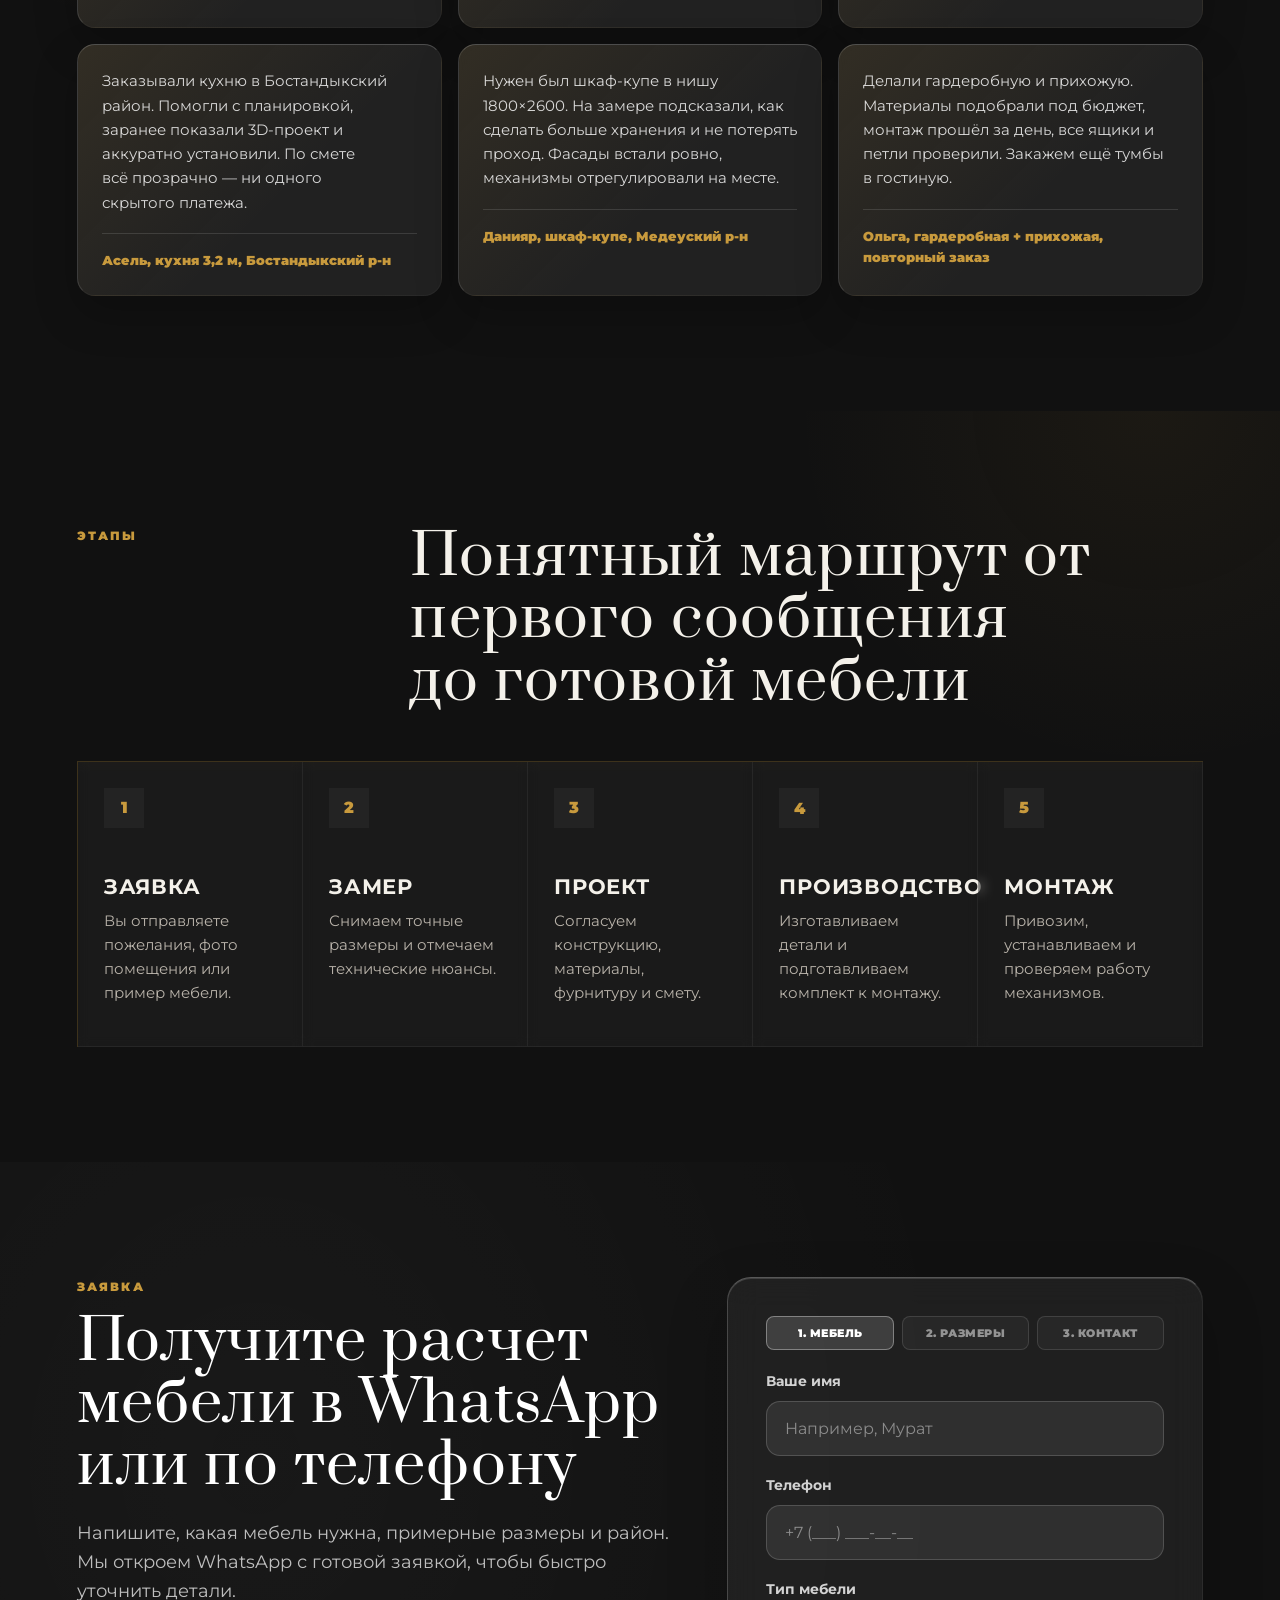
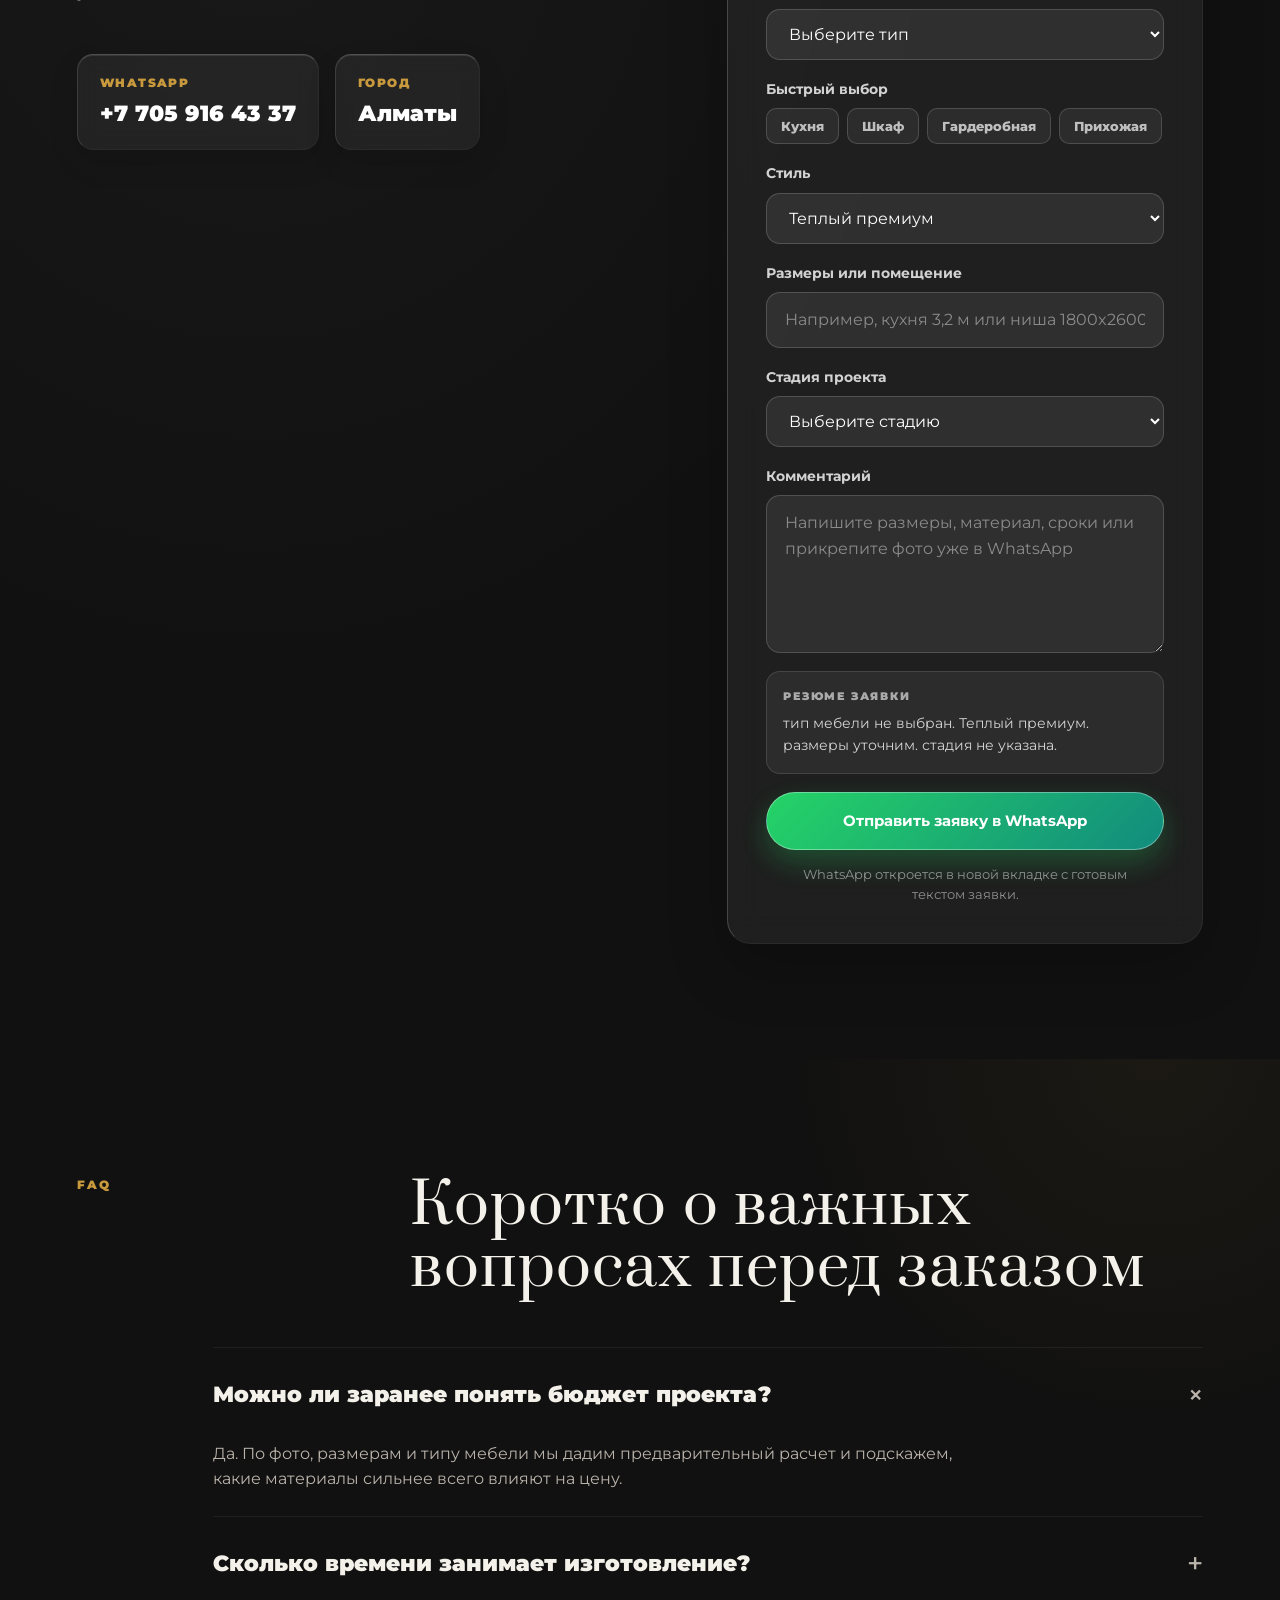
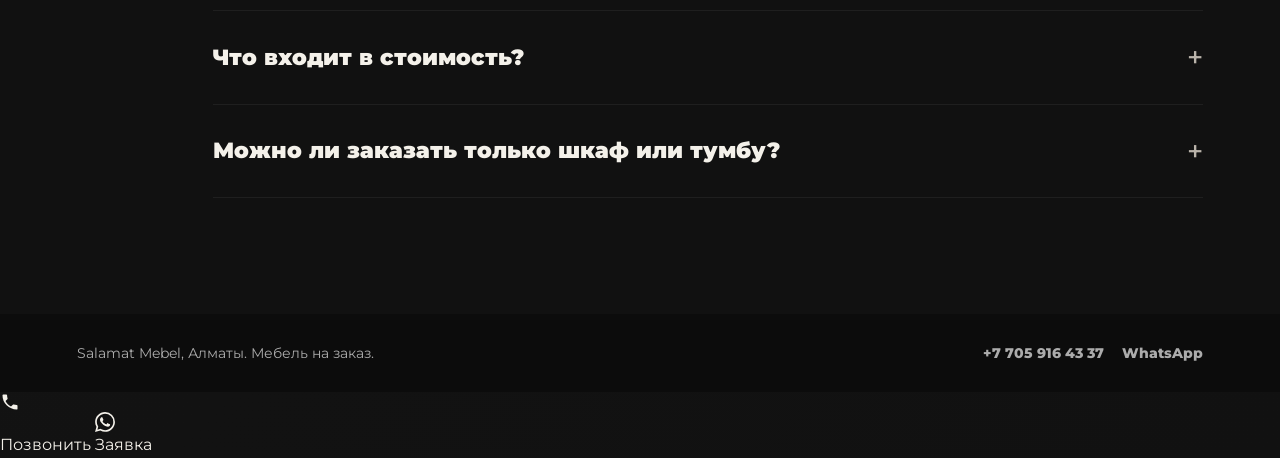
==== commit fc970a5c: "Route floating WhatsApp through lead form" ====
--- a/index.html
+++ b/index.html
@@ -344,7 +344,7 @@
           <p>Напишите, какая мебель нужна, примерные размеры и район. Мы откроем WhatsApp с готовой заявкой, чтобы быстро уточнить детали.</p>
           <div class="contact-card">
             <span>WhatsApp</span>
-            <a href="https://wa.me/77059164337" target="_blank" rel="noopener noreferrer">+7 705 916 43 37</a>
+            <button class="link-button" type="button" data-open-lead>+7 705 916 43 37</button>
           </div>
           <div class="contact-card contact-card-secondary">
             <span>Город</span>
@@ -454,7 +454,7 @@
       <p>Salamat Mebel, Алматы. Мебель на заказ.</p>
       <div class="footer-links">
         <a href="tel:+77059164337">+7 705 916 43 37</a>
-        <a href="https://wa.me/77059164337" target="_blank" rel="noopener noreferrer">WhatsApp</a>
+        <button class="link-button" type="button" data-open-lead>WhatsApp</button>
       </div>
     </footer>
 
@@ -463,16 +463,28 @@
         <svg viewBox="0 0 24 24" aria-hidden="true" width="20" height="20"><path fill="currentColor" d="M6.62 10.79c1.44 2.83 3.76 5.15 6.59 6.59l2.2-2.2c.27-.27.67-.36 1.02-.24 1.12.37 2.33.57 3.57.57a1 1 0 0 1 1 1V20a1 1 0 0 1-1 1A17 17 0 0 1 3 4a1 1 0 0 1 1-1h3.5a1 1 0 0 1 1 1c0 1.24.2 2.45.57 3.57.11.35.03.74-.25 1.02l-2.2 2.2z"/></svg>
         Позвонить
       </a>
-      <a class="ms-wa" href="https://wa.me/77059164337" target="_blank" rel="noopener noreferrer" aria-label="WhatsApp">
+      <button class="ms-wa" id="mobileLeadToggle" type="button" aria-label="Оставить заявку">
         <svg viewBox="0 0 24 24" aria-hidden="true" width="20" height="20"><path fill="currentColor" d="M17.472 14.382c-.297-.149-1.758-.867-2.03-.967-.273-.099-.471-.148-.67.15-.197.297-.767.966-.94 1.164-.173.199-.347.223-.644.075-.297-.15-1.255-.463-2.39-1.475-.883-.788-1.48-1.761-1.653-2.059-.173-.297-.018-.458.13-.606.134-.133.298-.347.446-.52.149-.174.198-.298.298-.497.099-.198.05-.371-.025-.52-.075-.149-.669-1.612-.916-2.207-.242-.579-.487-.5-.669-.51-.173-.008-.371-.01-.57-.01-.198 0-.52.074-.792.372-.272.297-1.04 1.016-1.04 2.479 0 1.462 1.065 2.875 1.213 3.074.149.198 2.096 3.2 5.077 4.487.709.306 1.262.489 1.694.625.712.227 1.36.195 1.871.118.571-.085 1.758-.719 2.006-1.413.248-.694.248-1.289.173-1.413-.074-.124-.272-.198-.57-.347m-5.421 7.403h-.004a9.87 9.87 0 0 1-5.031-1.378l-.361-.214-3.741.982.998-3.648-.235-.374a9.86 9.86 0 0 1-1.51-5.26c.001-5.45 4.436-9.884 9.888-9.884 2.64 0 5.122 1.03 6.988 2.898a9.825 9.825 0 0 1 2.893 6.994c-.003 5.45-4.437 9.884-9.885 9.884m8.413-18.297A11.815 11.815 0 0 0 12.05 0C5.495 0 .16 5.335.157 11.892c0 2.096.547 4.142 1.588 5.945L.057 24l6.305-1.654a11.882 11.882 0 0 0 5.683 1.448h.005c6.554 0 11.89-5.335 11.893-11.893a11.821 11.821 0 0 0-3.48-8.413z"/></svg>
-        WhatsApp
-      </a>
+        Заявка
+      </button>
     </div>
 
-    <a class="float-whatsapp" href="https://wa.me/77059164337?text=%D0%97%D0%B4%D1%80%D0%B0%D0%B2%D1%81%D1%82%D0%B2%D1%83%D0%B9%D1%82%D0%B5!%20%D0%A5%D0%BE%D1%87%D1%83%20%D1%80%D0%B0%D1%81%D1%81%D1%87%D0%B8%D1%82%D0%B0%D1%82%D1%8C%20%D0%BC%D0%B5%D0%B1%D0%B5%D0%BB%D1%8C%20%D0%B2%20Salamat%20Mebel." target="_blank" rel="noopener noreferrer" aria-label="Написать в WhatsApp">
+    <button class="float-whatsapp" id="floatingLeadToggle" type="button" aria-label="Оставить заявку">
       <svg viewBox="0 0 24 24" aria-hidden="true"><path d="M17.472 14.382c-.297-.149-1.758-.867-2.03-.967-.273-.099-.471-.148-.67.15-.197.297-.767.966-.94 1.164-.173.199-.347.223-.644.075-.297-.15-1.255-.463-2.39-1.475-.883-.788-1.48-1.761-1.653-2.059-.173-.297-.018-.458.13-.606.134-.133.298-.347.446-.52.149-.174.198-.298.298-.497.099-.198.05-.371-.025-.52-.075-.149-.669-1.612-.916-2.207-.242-.579-.487-.5-.669-.51-.173-.008-.371-.01-.57-.01-.198 0-.52.074-.792.372-.272.297-1.04 1.016-1.04 2.479 0 1.462 1.065 2.875 1.213 3.074.149.198 2.096 3.2 5.077 4.487.709.306 1.262.489 1.694.625.712.227 1.36.195 1.871.118.571-.085 1.758-.719 2.006-1.413.248-.694.248-1.289.173-1.413-.074-.124-.272-.198-.57-.347m-5.421 7.403h-.004a9.87 9.87 0 0 1-5.031-1.378l-.361-.214-3.741.982.998-3.648-.235-.374a9.86 9.86 0 0 1-1.51-5.26c.001-5.45 4.436-9.884 9.888-9.884 2.64 0 5.122 1.03 6.988 2.898a9.825 9.825 0 0 1 2.893 6.994c-.003 5.45-4.437 9.884-9.885 9.884m8.413-18.297A11.815 11.815 0 0 0 12.05 0C5.495 0 .16 5.335.157 11.892c0 2.096.547 4.142 1.588 5.945L.057 24l6.305-1.654a11.882 11.882 0 0 0 5.683 1.448h.005c6.554 0 11.89-5.335 11.893-11.893a11.821 11.821 0 0 0-3.48-8.413z"/></svg>
-      <span>WhatsApp</span>
-    </a>
+      <span>Заявка</span>
+    </button>
+
+    <section class="floating-lead" id="floatingLeadPanel" aria-label="Быстрая заявка" aria-hidden="true">
+      <button class="floating-lead-close" id="floatingLeadClose" type="button" aria-label="Закрыть">&times;</button>
+      <strong>Быстрая заявка</strong>
+      <span>Оставьте телефон — сначала сохраним заявку, затем откроем WhatsApp.</span>
+      <form id="floatingLeadForm">
+        <input id="floatingLeadName" name="name" type="text" autocomplete="name" placeholder="Имя">
+        <input id="floatingLeadPhone" name="phone" type="tel" inputmode="tel" autocomplete="tel" placeholder="+7 (___) ___-__-__" required>
+        <button id="floatingLeadSubmit" type="submit">Сохранить и открыть WhatsApp</button>
+        <p id="floatingLeadStatus" aria-live="polite"></p>
+      </form>
+    </section>
 
     <button class="chat-toggle" id="chatToggle" type="button" aria-label="Открыть помощника" aria-expanded="false" aria-controls="chatWidget">
       <svg viewBox="0 0 24 24" aria-hidden="true"><path d="M4 5.8A3.8 3.8 0 0 1 7.8 2h8.4A3.8 3.8 0 0 1 20 5.8v5.7a3.8 3.8 0 0 1-3.8 3.8H11l-4.5 4.2a1 1 0 0 1-1.68-.74v-3.54A3.8 3.8 0 0 1 4 11.5V5.8Zm3.8-1.9A1.9 1.9 0 0 0 5.9 5.8v5.7c0 1.05.85 1.9 1.9 1.9h.9v3.06l3.56-3.06h3.94a1.9 1.9 0 0 0 1.9-1.9V5.8a1.9 1.9 0 0 0-1.9-1.9H7.8Z"/></svg>
@@ -500,6 +512,6 @@
       <p id="lightboxCaption"></p>
     </div>
 
-    <script src="script.js?v=20260713-2" defer></script>
+    <script src="script.js?v=20260713-3" defer></script>
   </body>
 </html>
--- a/styles.css
+++ b/styles.css
@@ -1285,9 +1285,21 @@
 }
 
 .contact-card a,
+.contact-card .link-button,
 .contact-card strong {
   font-size: 22px;
   font-weight: 900;
+}
+
+.link-button {
+  appearance: none;
+  border: 0;
+  background: none;
+  padding: 0;
+  color: inherit;
+  font: inherit;
+  text-align: left;
+  cursor: pointer;
 }
 
 .contact-form {
@@ -1542,7 +1554,8 @@
   margin: 0;
 }
 
-.footer a {
+.footer a,
+.footer .link-button {
   font-weight: 800;
 }
 
@@ -1566,6 +1579,8 @@
   color: #fff;
   box-shadow: 0 14px 34px rgba(0, 0, 0, 0.22);
   transition: transform var(--transition), box-shadow var(--transition), opacity var(--transition);
+  border: 0;
+  cursor: pointer;
 }
 
 .float-whatsapp {
@@ -1601,6 +1616,106 @@
   display: none;
   font-size: 13px;
   font-weight: 900;
+}
+
+.floating-lead {
+  position: fixed;
+  right: 96px;
+  bottom: 24px;
+  z-index: 92;
+  display: none;
+  width: min(340px, calc(100vw - 28px));
+  padding: 18px;
+  border: 1px solid rgba(255, 255, 255, 0.34);
+  border-radius: 18px;
+  background: rgba(255, 255, 255, 0.82);
+  box-shadow: 0 24px 70px rgba(0, 0, 0, 0.2);
+  backdrop-filter: blur(18px) saturate(145%);
+  -webkit-backdrop-filter: blur(18px) saturate(145%);
+}
+
+.floating-lead.open {
+  display: block;
+}
+
+.floating-lead strong,
+.floating-lead span {
+  display: block;
+  padding-right: 26px;
+}
+
+.floating-lead strong {
+  color: var(--ink);
+  font-size: 18px;
+}
+
+.floating-lead span {
+  margin-top: 5px;
+  color: var(--muted);
+  font-size: 13px;
+  line-height: 1.45;
+}
+
+.floating-lead-close {
+  position: absolute;
+  top: 10px;
+  right: 10px;
+  display: grid;
+  place-items: center;
+  width: 30px;
+  height: 30px;
+  border: 0;
+  border-radius: 50%;
+  background: rgba(17, 17, 17, 0.08);
+  color: var(--ink);
+  font-size: 22px;
+  line-height: 1;
+  cursor: pointer;
+}
+
+.floating-lead form {
+  display: grid;
+  gap: 10px;
+  margin-top: 14px;
+}
+
+.floating-lead input {
+  width: 100%;
+  min-height: 46px;
+  border: 1px solid rgba(17, 17, 17, 0.12);
+  border-radius: 12px;
+  background: rgba(255, 255, 255, 0.82);
+  padding: 0 13px;
+  color: var(--ink);
+  font: inherit;
+}
+
+.floating-lead input.error {
+  border-color: #d93025;
+  box-shadow: 0 0 0 3px rgba(217, 48, 37, 0.12);
+}
+
+.floating-lead button[type="submit"] {
+  min-height: 48px;
+  border: 0;
+  border-radius: 12px;
+  background: var(--whatsapp);
+  color: #fff;
+  font-weight: 900;
+  cursor: pointer;
+}
+
+.floating-lead button[type="submit"]:disabled {
+  cursor: progress;
+  opacity: 0.72;
+}
+
+.floating-lead p {
+  min-height: 18px;
+  margin: 0;
+  color: var(--muted);
+  font-size: 12px;
+  line-height: 1.4;
 }
 
 .chat-toggle svg {
@@ -2120,7 +2235,8 @@
     padding-bottom: calc(8px + env(safe-area-inset-bottom, 0px));
   }
 
-  .mobile-sticky-cta a {
+  .mobile-sticky-cta a,
+  .mobile-sticky-cta button {
     flex: 1;
     display: inline-flex;
     align-items: center;
@@ -2134,6 +2250,12 @@
     text-decoration: none;
   }
 
+  .mobile-sticky-cta button {
+    border: 0;
+    cursor: pointer;
+    font-family: inherit;
+  }
+
   .mobile-sticky-cta .ms-phone {
     background: rgba(255, 255, 255, 0.08);
     border: 1px solid rgba(255, 255, 255, 0.12);
@@ -2152,6 +2274,12 @@
     transform: translateY(12px);
   }
 
+  .floating-lead {
+    inset: auto 12px calc(78px + env(safe-area-inset-bottom, 0px));
+    width: auto;
+    border-radius: 16px;
+  }
+
   .chat-widget {
     inset: auto 0 0 0;
     width: 100%;
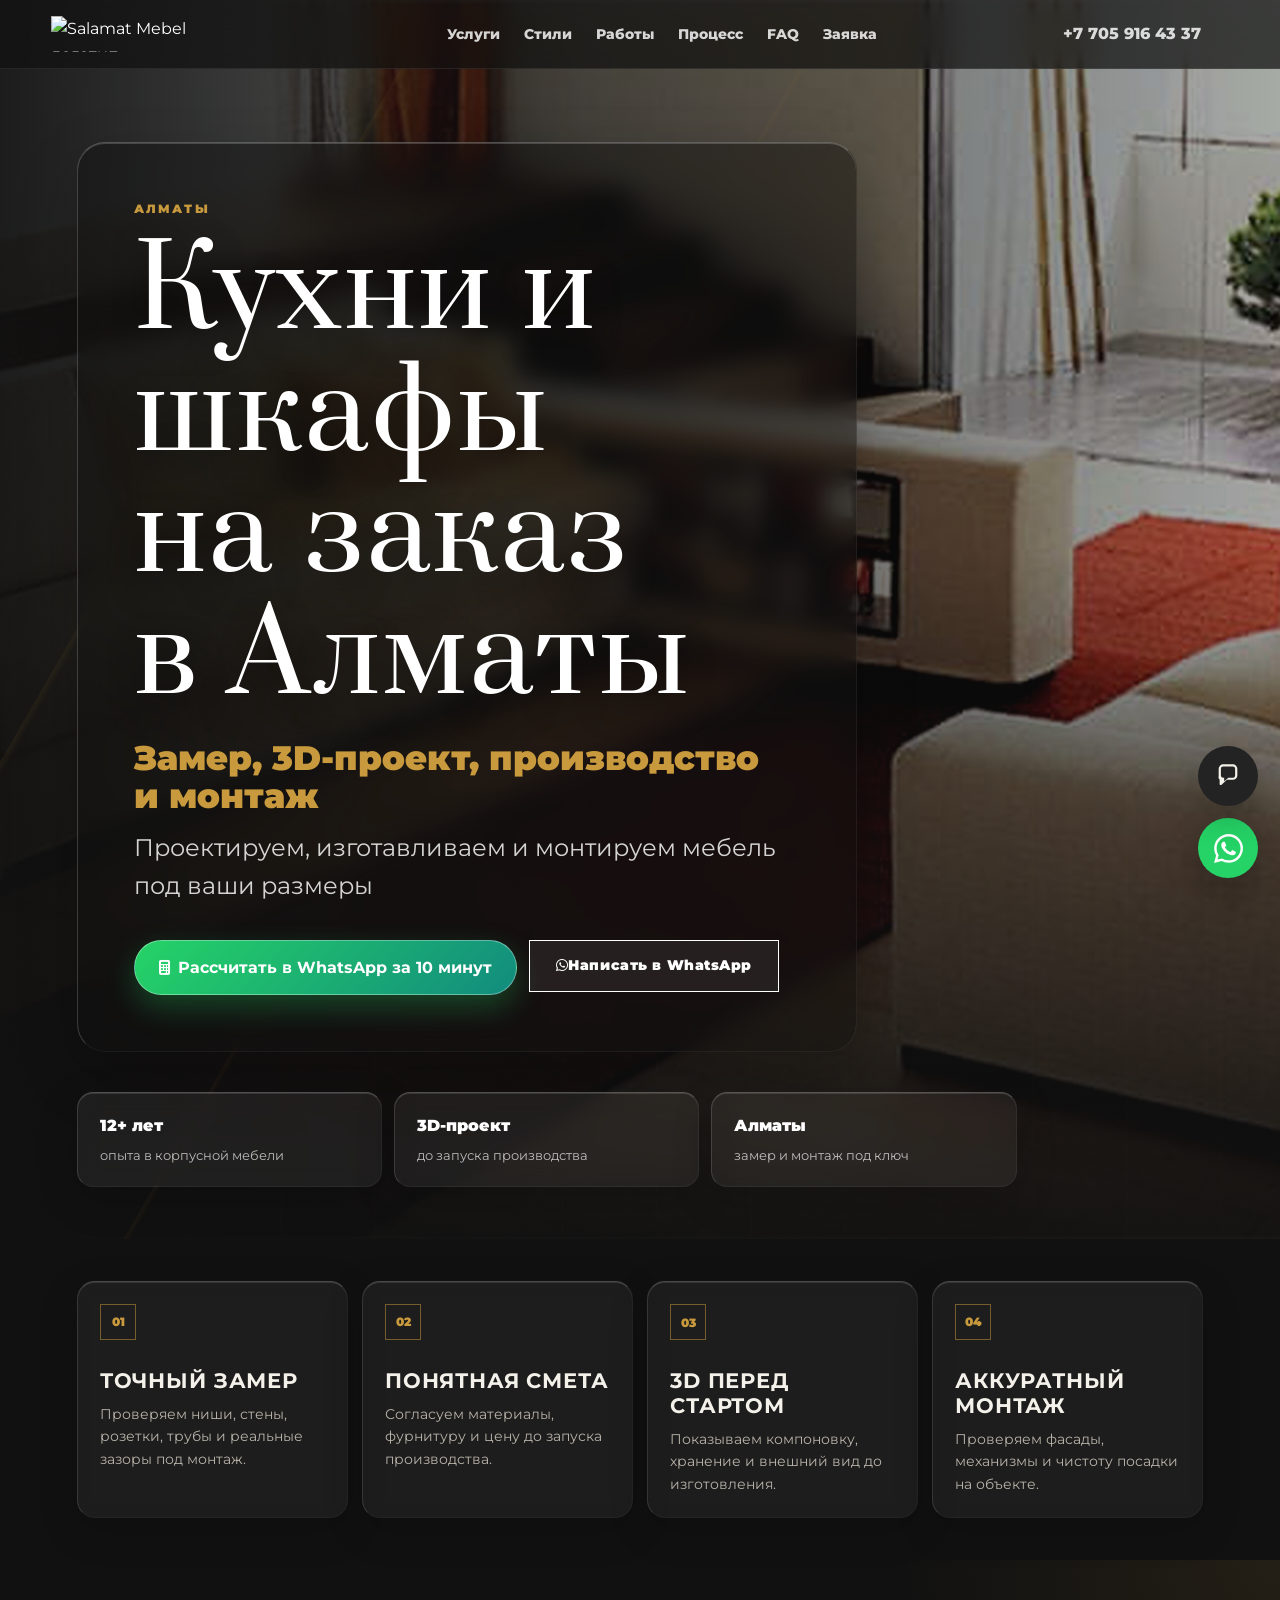
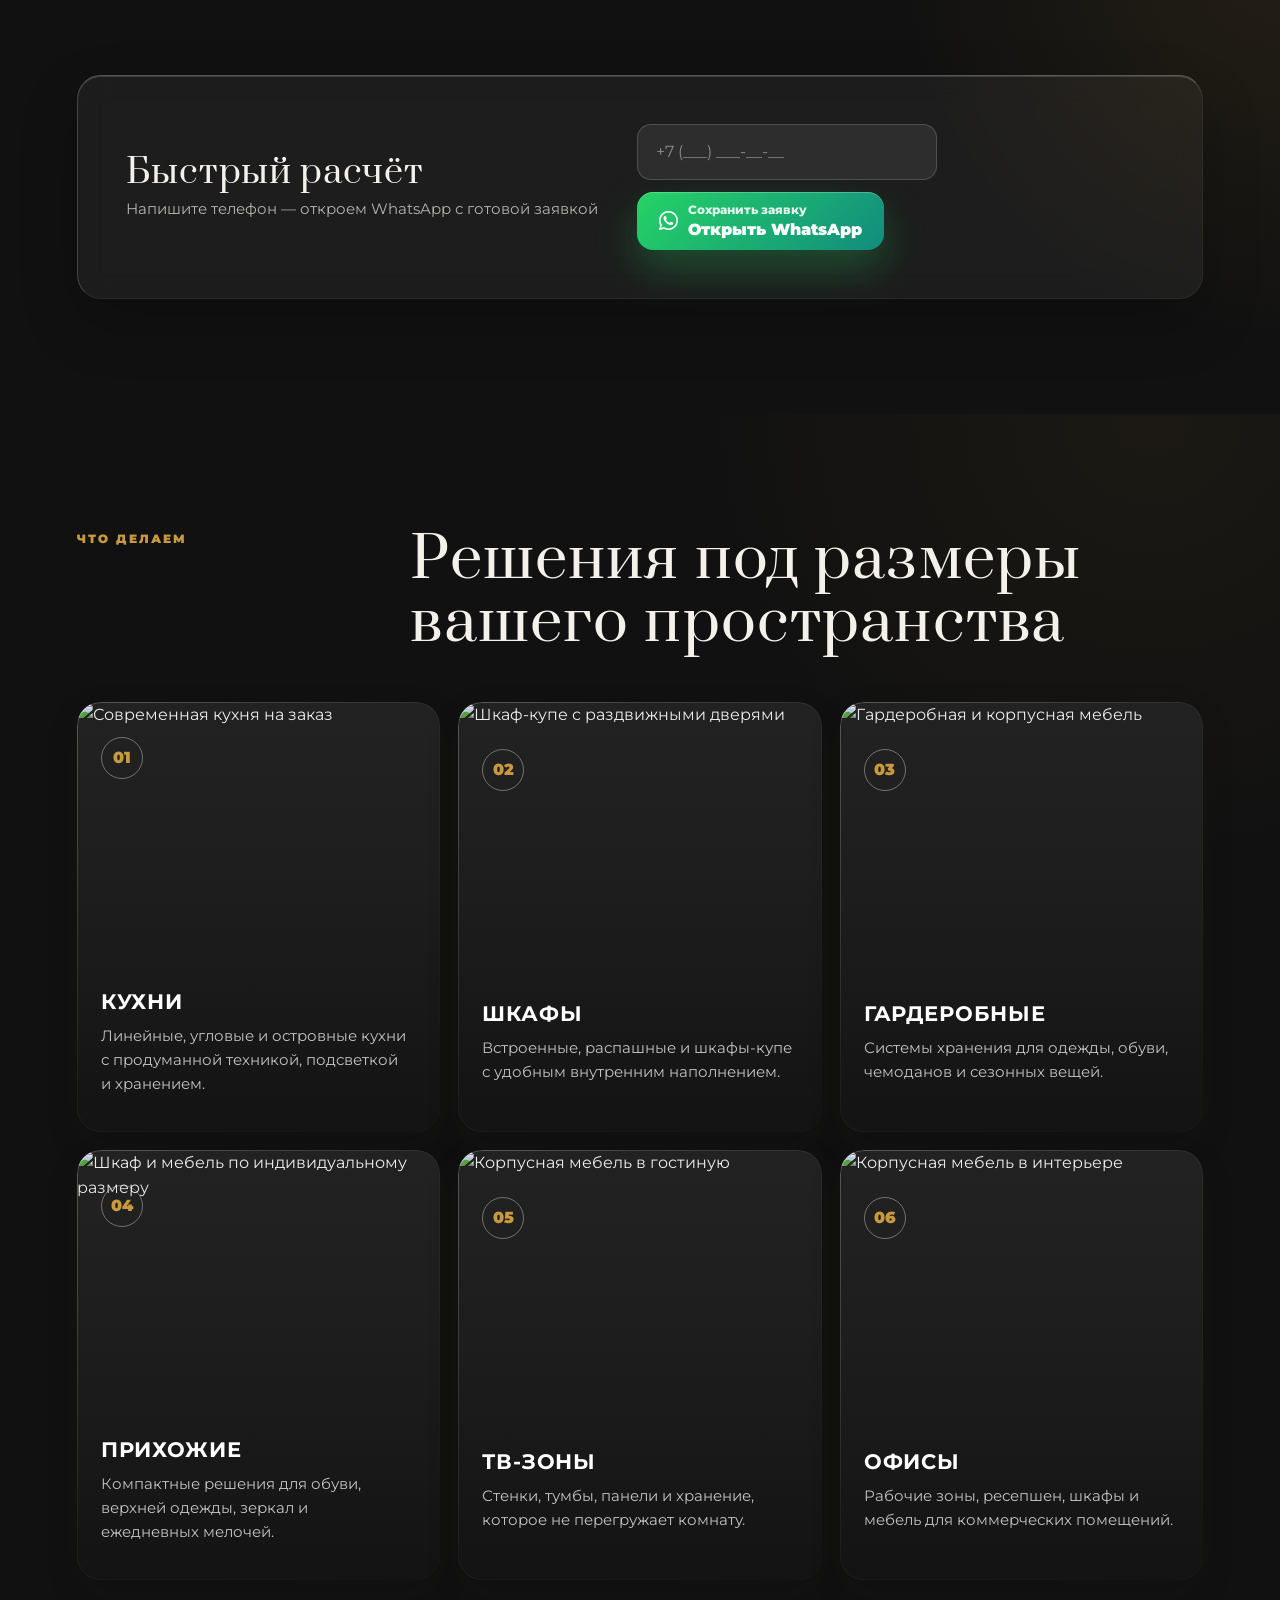
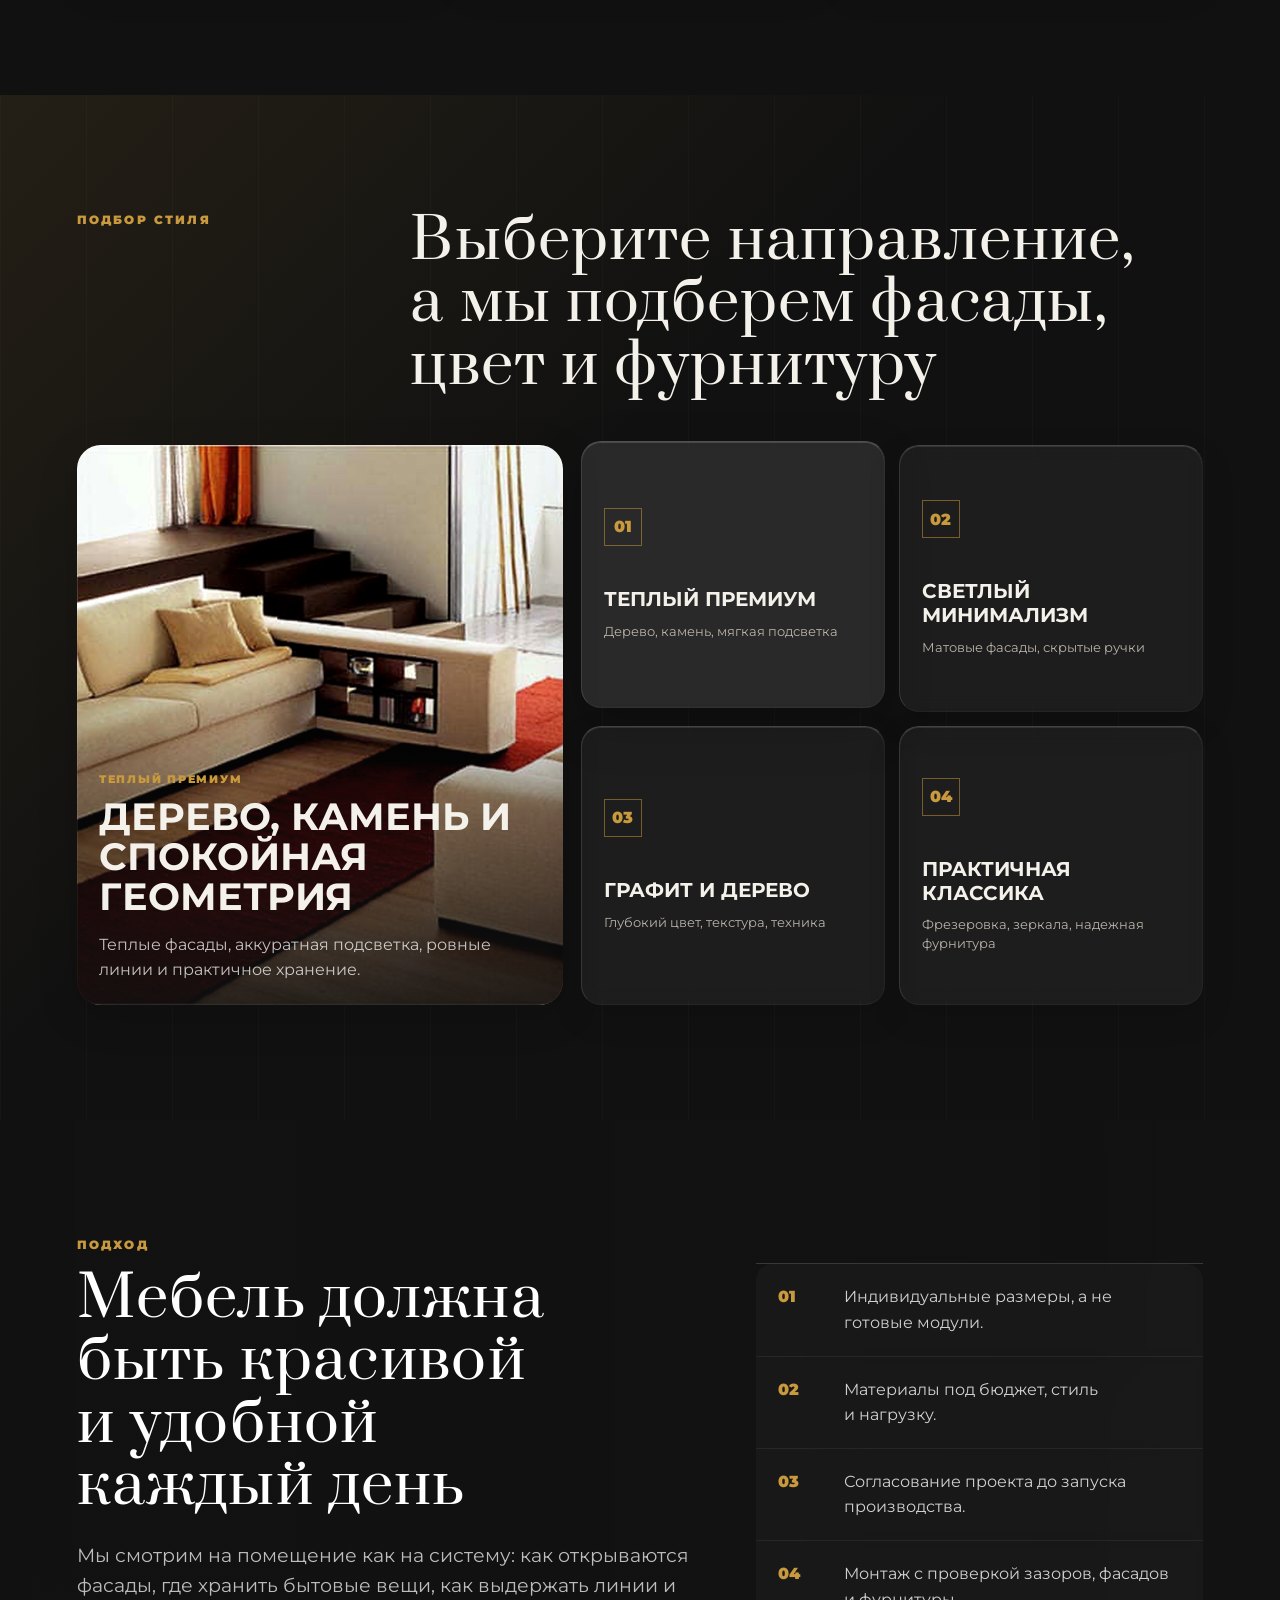
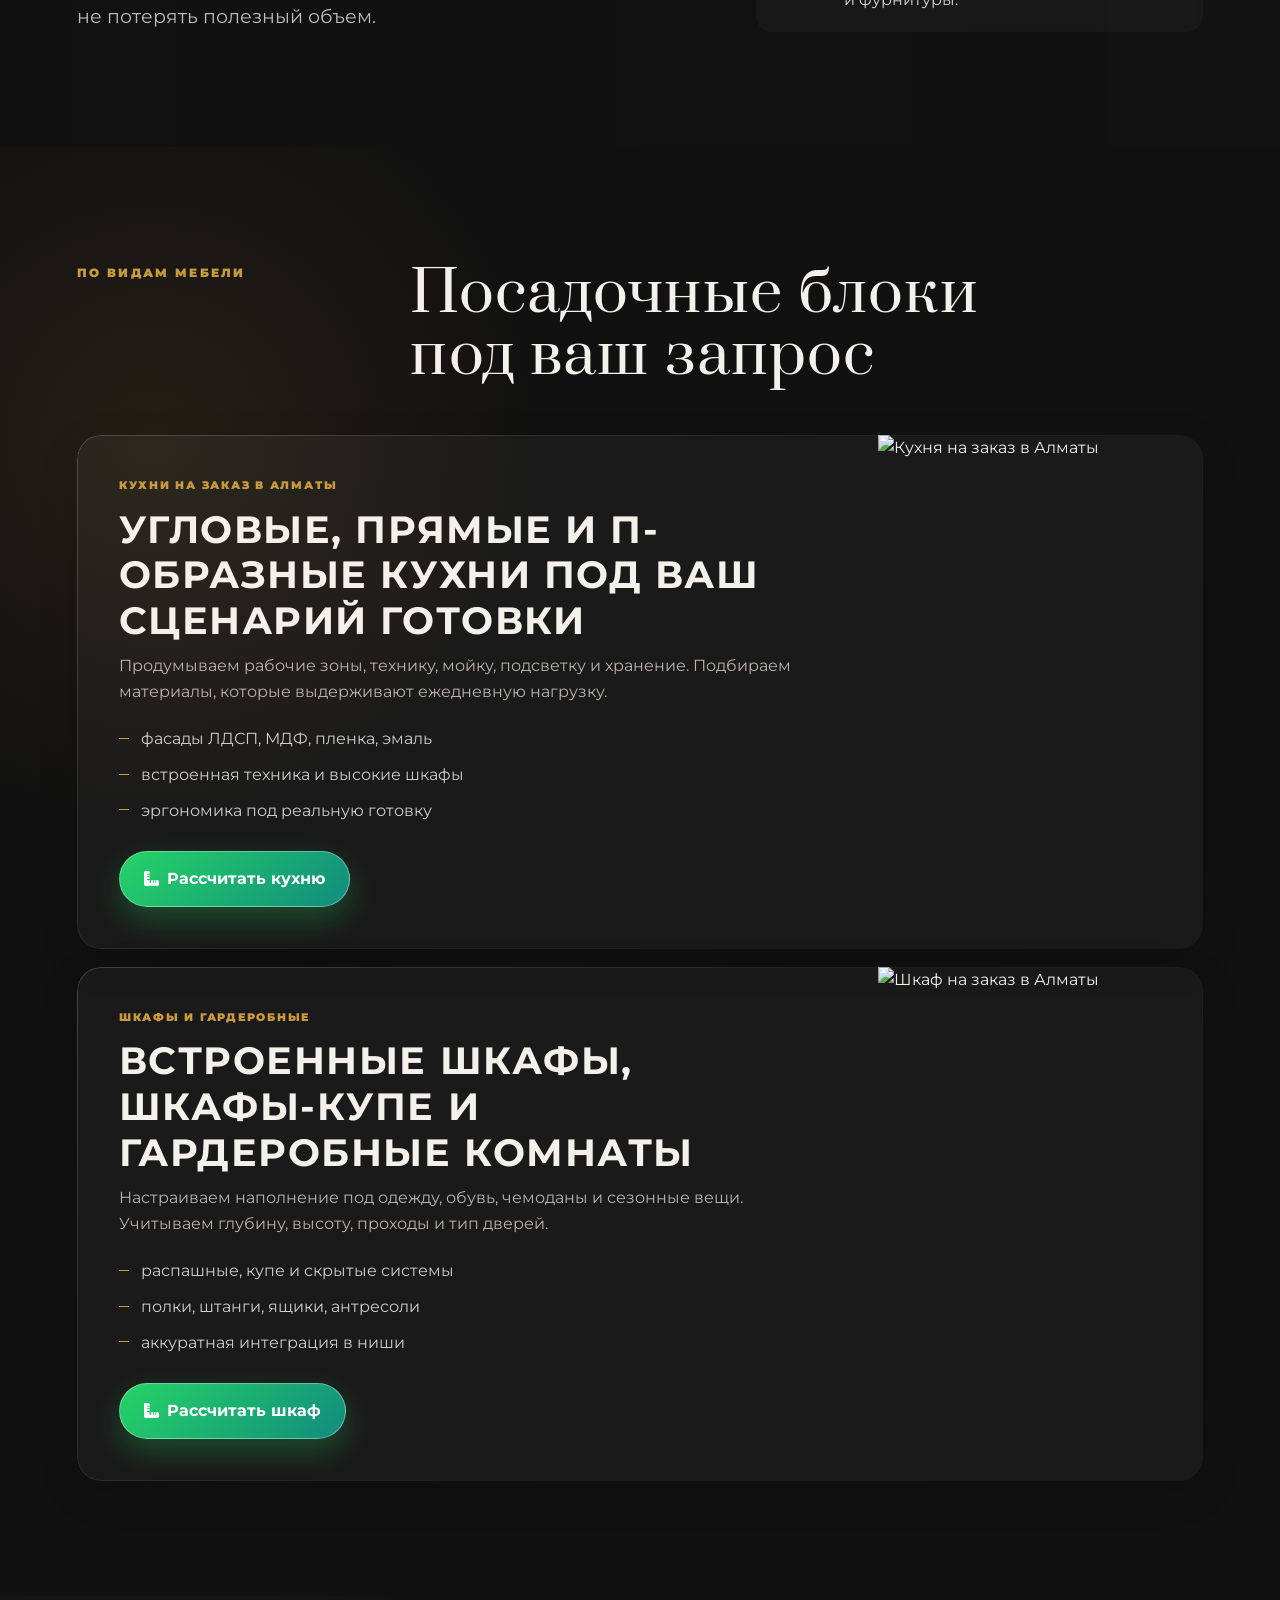
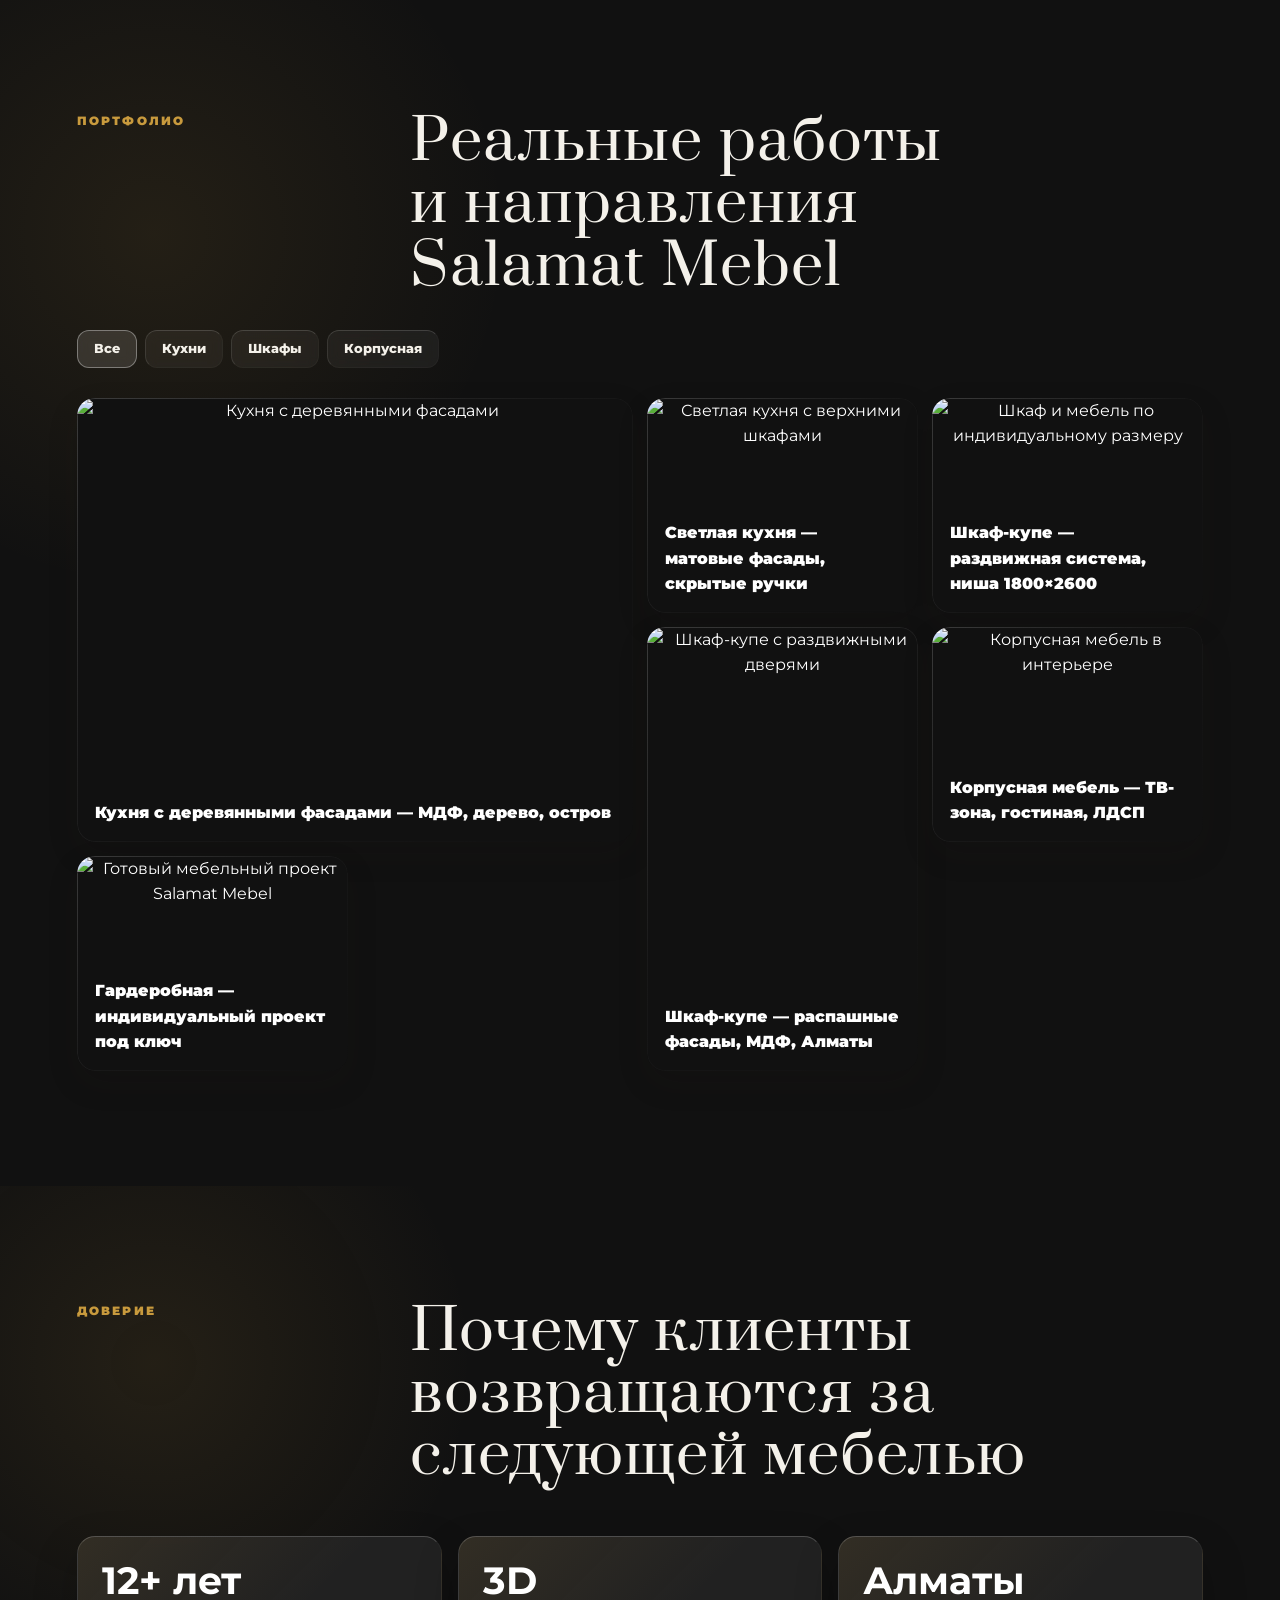
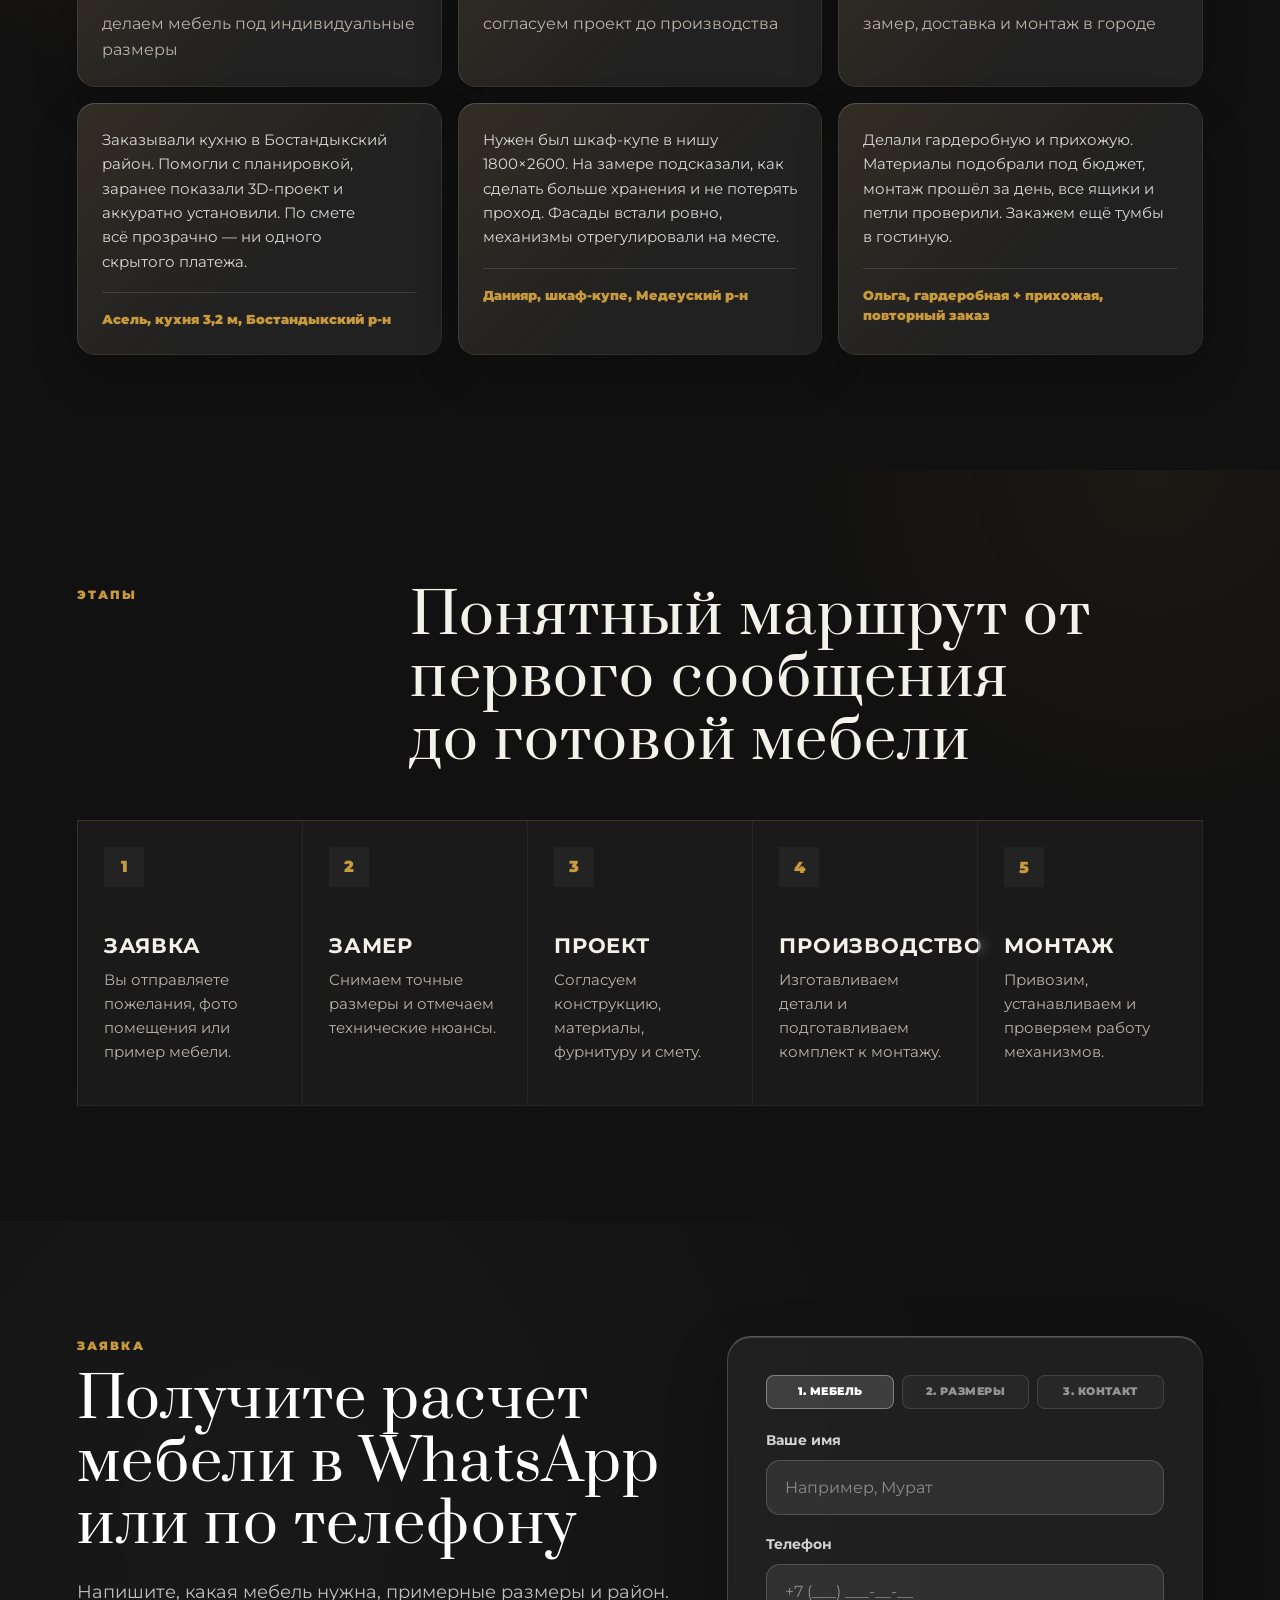
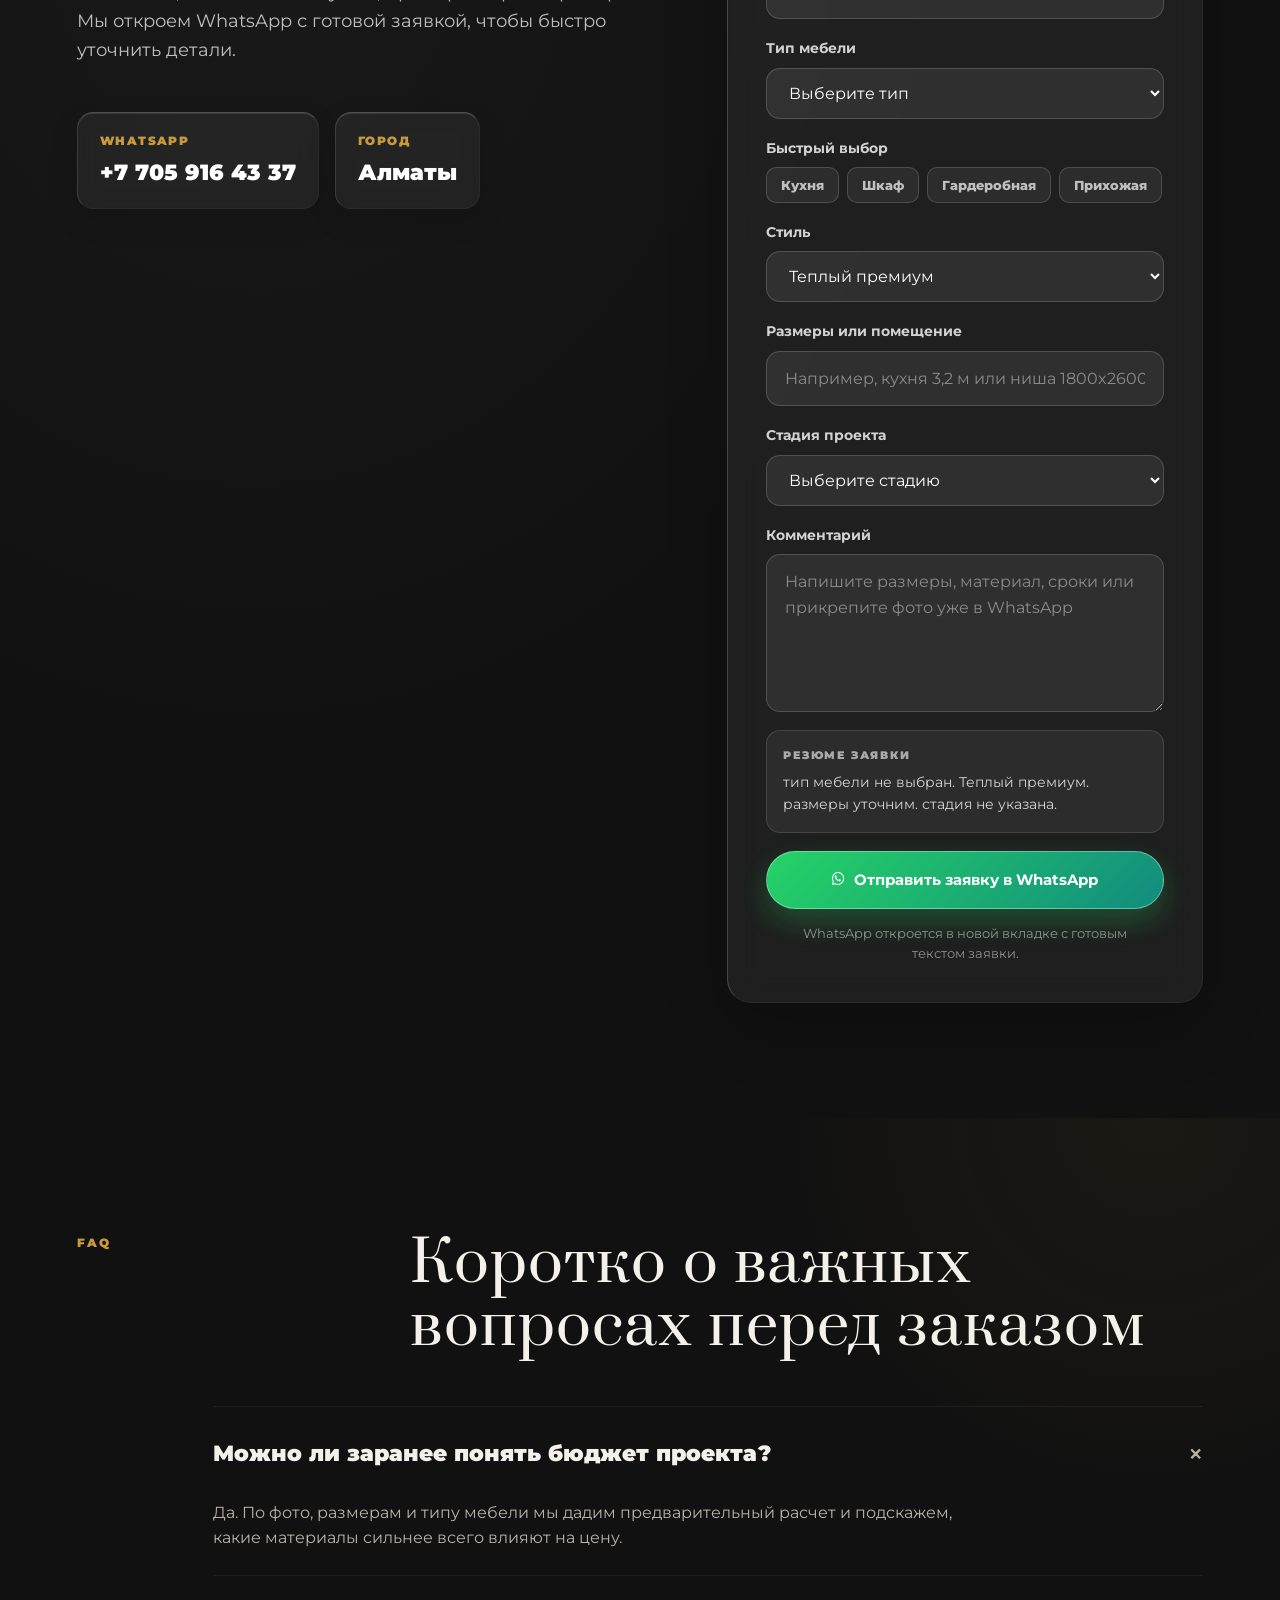
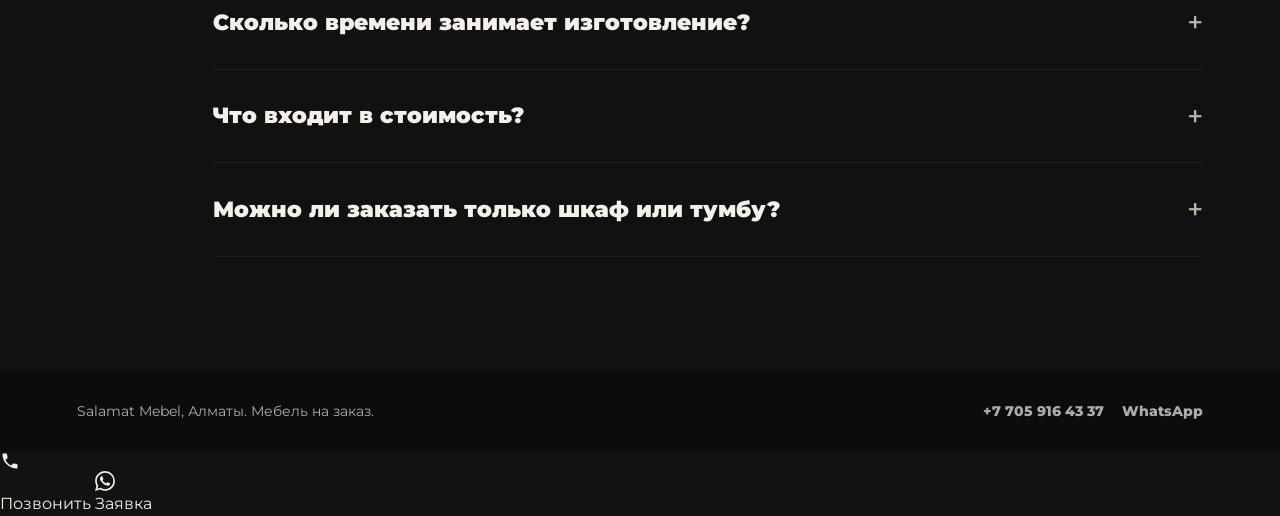
==== commit 654d7d47: "Improve CTA icons and hover states" ====
--- a/index.html
+++ b/index.html
@@ -19,7 +19,8 @@
     <link rel="preconnect" href="https://fonts.googleapis.com">
     <link rel="preconnect" href="https://fonts.gstatic.com" crossorigin>
     <link href="https://fonts.googleapis.com/css2?family=Montserrat:wght@400;500;600;700;800;900&family=Prata&display=swap" rel="stylesheet">
-    <link rel="stylesheet" href="styles.css?v=20260526-1">
+    <link rel="stylesheet" href="https://cdnjs.cloudflare.com/ajax/libs/font-awesome/6.5.2/css/all.min.css" referrerpolicy="no-referrer">
+    <link rel="stylesheet" href="styles.css?v=20260713-5">
     <script type="application/ld+json">
       {
         "@context": "https://schema.org",
@@ -75,9 +76,9 @@
           <p class="hero-lead">Проектируем, изготавливаем и монтируем мебель под ваши размеры</p>
           <div class="hero-actions">
             <div class="cta-stack">
-              <a class="glass-btn" href="#contact">Рассчитать в WhatsApp за 10 минут</a>
+              <a class="glass-btn" href="#contact"><i class="fa-solid fa-calculator" aria-hidden="true"></i>Рассчитать в WhatsApp за 10 минут</a>
             </div>
-            <a class="button ghost" href="#quick-request">Написать в WhatsApp</a>
+            <a class="button ghost" href="#quick-request"><i class="fa-brands fa-whatsapp" aria-hidden="true"></i>Написать в WhatsApp</a>
           </div>
         </div>
         <dl class="hero-facts reveal reveal-delay-2" aria-label="Преимущества Salamat Mebel">
@@ -118,7 +119,11 @@
           </div>
           <form class="quick-band-form" data-quick-form>
             <input name="phone" type="tel" inputmode="tel" autocomplete="tel" placeholder="+7 (___) ___-__-__" required>
-            <button class="glass-btn" type="submit">Рассчитать</button>
+            <button class="quick-submit" type="submit">
+              <i class="fa-brands fa-whatsapp" aria-hidden="true"></i>
+              <span>Сохранить заявку</span>
+              <strong>Открыть WhatsApp</strong>
+            </button>
           </form>
         </div>
       </section>
@@ -237,7 +242,7 @@
                 <li>встроенная техника и высокие шкафы</li>
                 <li>эргономика под реальную готовку</li>
               </ul>
-              <a class="glass-btn" href="#contact">Рассчитать кухню</a>
+              <a class="glass-btn" href="#contact"><i class="fa-solid fa-ruler-combined" aria-hidden="true"></i>Рассчитать кухню</a>
             </div>
             <img src="https://static.tildacdn.pro/tild3962-6166-4432-b461-663535636530/modern-kitchen-in-hi.jpg" alt="Кухня на заказ в Алматы" width="600" height="490" loading="lazy" decoding="async">
           </article>
@@ -251,7 +256,7 @@
                 <li>полки, штанги, ящики, антресоли</li>
                 <li>аккуратная интеграция в ниши</li>
               </ul>
-              <a class="glass-btn" href="#contact">Рассчитать шкаф</a>
+              <a class="glass-btn" href="#contact"><i class="fa-solid fa-ruler-combined" aria-hidden="true"></i>Рассчитать шкаф</a>
             </div>
             <img src="https://static.tildacdn.pro/tild3231-3635-4664-b338-353865343437/sliding-closet-with-.jpg" alt="Шкаф на заказ в Алматы" width="600" height="490" loading="lazy" decoding="async">
           </article>
@@ -419,7 +424,7 @@
             <span>Резюме заявки</span>
             <p id="leadSummary">Выберите тип мебели, стиль и стадию проекта - мы соберем аккуратный текст для WhatsApp.</p>
           </div>
-          <button class="form-submit" id="submitBtn" type="submit">Отправить заявку в WhatsApp</button>
+          <button class="form-submit" id="submitBtn" type="submit"><i class="fa-brands fa-whatsapp" aria-hidden="true"></i>Отправить заявку в WhatsApp</button>
           <p class="form-note" id="formSuccess" aria-live="polite">WhatsApp откроется в новой вкладке с готовым текстом заявки.</p>
         </form>
       </section>
@@ -481,7 +486,7 @@
       <form id="floatingLeadForm">
         <input id="floatingLeadName" name="name" type="text" autocomplete="name" placeholder="Имя">
         <input id="floatingLeadPhone" name="phone" type="tel" inputmode="tel" autocomplete="tel" placeholder="+7 (___) ___-__-__" required>
-        <button id="floatingLeadSubmit" type="submit">Сохранить и открыть WhatsApp</button>
+        <button id="floatingLeadSubmit" type="submit"><i class="fa-brands fa-whatsapp" aria-hidden="true"></i>Сохранить и открыть WhatsApp</button>
         <p id="floatingLeadStatus" aria-live="polite"></p>
       </form>
     </section>
@@ -512,6 +517,6 @@
       <p id="lightboxCaption"></p>
     </div>
 
-    <script src="script.js?v=20260713-3" defer></script>
+    <script src="script.js?v=20260713-5" defer></script>
   </body>
 </html>
--- a/styles.css
+++ b/styles.css
@@ -62,6 +62,8 @@
 .glass-btn:hover {
   transform: translateY(-2px);
   box-shadow: 0 18px 40px rgba(37, 211, 102, 0.42);
+  color: #fff;
+  filter: saturate(1.12) brightness(1.05);
 }
 
 .glass-input {
@@ -141,6 +143,32 @@
   color: inherit;
   background: none;
   cursor: pointer;
+}
+
+a,
+button {
+  transition:
+    color var(--transition),
+    background-color var(--transition),
+    border-color var(--transition),
+    box-shadow var(--transition),
+    transform var(--transition),
+    opacity var(--transition),
+    filter var(--transition);
+}
+
+a:hover,
+button:hover {
+  color: var(--bronze-light);
+}
+
+.glass-btn i,
+.button i,
+.form-submit i,
+.quick-submit i,
+.floating-lead button[type="submit"] i {
+  flex: 0 0 auto;
+  font-size: 0.95em;
 }
 
 h1,
@@ -622,10 +650,11 @@
   display: flex;
   gap: 12px;
   flex-wrap: wrap;
+  align-items: stretch;
 }
 
 .quick-band-form input {
-  min-width: 240px;
+  min-width: min(300px, 100%);
   min-height: 52px;
   background: rgba(255, 255, 255, 0.08);
   border: 1px solid rgba(255, 255, 255, 0.16);
@@ -648,6 +677,61 @@
 
 .quick-band-form input.error {
   border-color: var(--error);
+}
+
+.quick-submit {
+  display: inline-grid;
+  grid-template-columns: auto 1fr;
+  grid-template-rows: auto auto;
+  column-gap: 10px;
+  align-items: center;
+  justify-items: start;
+  min-width: 230px;
+  min-height: 58px;
+  border: 0;
+  border-radius: 16px;
+  padding: 10px 22px;
+  color: #fff;
+  background: linear-gradient(135deg, #25d366 0%, #128c7e 100%);
+  box-shadow: 0 18px 42px rgba(37, 211, 102, 0.28), inset 0 1px 0 rgba(255, 255, 255, 0.24);
+  cursor: pointer;
+  transition: transform var(--transition), box-shadow var(--transition), filter var(--transition);
+}
+
+.quick-submit span,
+.quick-submit strong {
+  display: block;
+  line-height: 1.15;
+}
+
+.quick-submit i {
+  grid-row: 1 / span 2;
+  font-size: 22px;
+}
+
+.quick-submit span {
+  font-size: 12px;
+  font-weight: 800;
+  opacity: 0.86;
+}
+
+.quick-submit strong {
+  margin-top: 3px;
+  font-size: 16px;
+  font-weight: 950;
+}
+
+.quick-submit:hover {
+  transform: translateY(-2px);
+  box-shadow: 0 24px 54px rgba(37, 211, 102, 0.36), inset 0 1px 0 rgba(255, 255, 255, 0.28);
+  color: #fff;
+  filter: saturate(1.08);
+}
+
+.quick-submit:disabled {
+  cursor: progress;
+  opacity: 0.72;
+  transform: none;
 }
 
 .form-row input,
@@ -1463,6 +1547,10 @@
 
 .form-submit {
   width: 100%;
+  display: inline-flex;
+  align-items: center;
+  justify-content: center;
+  gap: 10px;
   background: linear-gradient(135deg, #25D366 0%, #128C7E 100%);
   color: #fff;
   border: 1px solid rgba(255, 255, 255, 0.35);
@@ -1478,6 +1566,8 @@
 .form-submit:hover {
   transform: translateY(-2px);
   box-shadow: 0 18px 40px rgba(37, 211, 102, 0.42);
+  color: #fff;
+  filter: saturate(1.08) brightness(1.04);
 }
 
 .form-submit:disabled {
@@ -1645,13 +1735,13 @@
 }
 
 .floating-lead strong {
-  color: var(--ink);
+  color: var(--charcoal);
   font-size: 18px;
 }
 
 .floating-lead span {
   margin-top: 5px;
-  color: var(--muted);
+  color: rgba(17, 17, 17, 0.68);
   font-size: 13px;
   line-height: 1.45;
 }
@@ -1667,7 +1757,7 @@
   border: 0;
   border-radius: 50%;
   background: rgba(17, 17, 17, 0.08);
-  color: var(--ink);
+  color: var(--charcoal);
   font-size: 22px;
   line-height: 1;
   cursor: pointer;
@@ -1686,8 +1776,12 @@
   border-radius: 12px;
   background: rgba(255, 255, 255, 0.82);
   padding: 0 13px;
-  color: var(--ink);
+  color: var(--charcoal);
   font: inherit;
+}
+
+.floating-lead input::placeholder {
+  color: rgba(17, 17, 17, 0.46);
 }
 
 .floating-lead input.error {
@@ -1696,6 +1790,10 @@
 }
 
 .floating-lead button[type="submit"] {
+  display: inline-flex;
+  align-items: center;
+  justify-content: center;
+  gap: 9px;
   min-height: 48px;
   border: 0;
   border-radius: 12px;
@@ -1705,6 +1803,13 @@
   cursor: pointer;
 }
 
+.floating-lead button[type="submit"]:hover {
+  color: #fff;
+  background: #128c7e;
+  transform: translateY(-1px);
+  box-shadow: 0 12px 26px rgba(18, 140, 126, 0.24);
+}
+
 .floating-lead button[type="submit"]:disabled {
   cursor: progress;
   opacity: 0.72;
@@ -1713,7 +1818,7 @@
 .floating-lead p {
   min-height: 18px;
   margin: 0;
-  color: var(--muted);
+  color: rgba(17, 17, 17, 0.68);
   font-size: 12px;
   line-height: 1.4;
 }
@@ -2137,10 +2242,18 @@
   .proof-strip,
   .steps,
   .style-options,
-  .quick-form,
   .trust-grid,
   .review-grid {
     grid-template-columns: 1fr;
+  }
+
+  .quick-band-form {
+    width: 100%;
+  }
+
+  .quick-band-form input,
+  .quick-submit {
+    width: 100%;
   }
 
   .brief-progress {
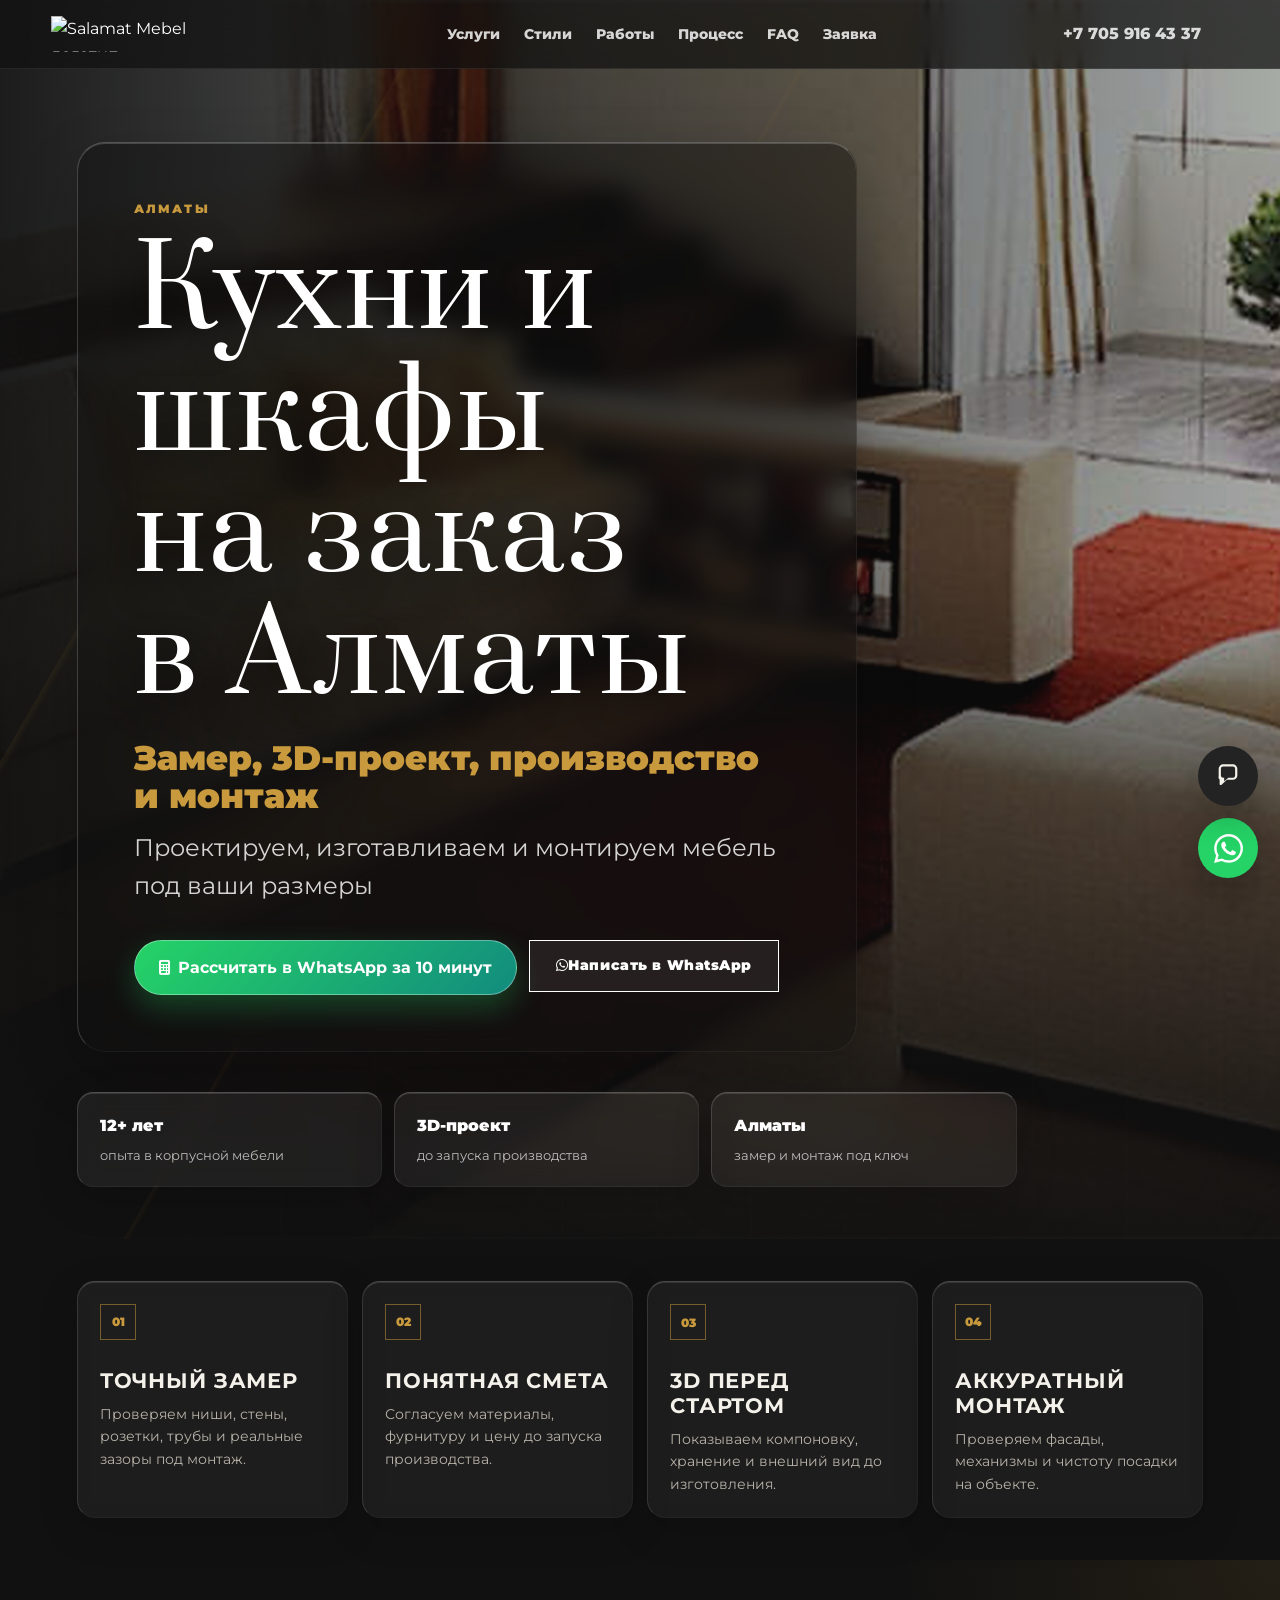
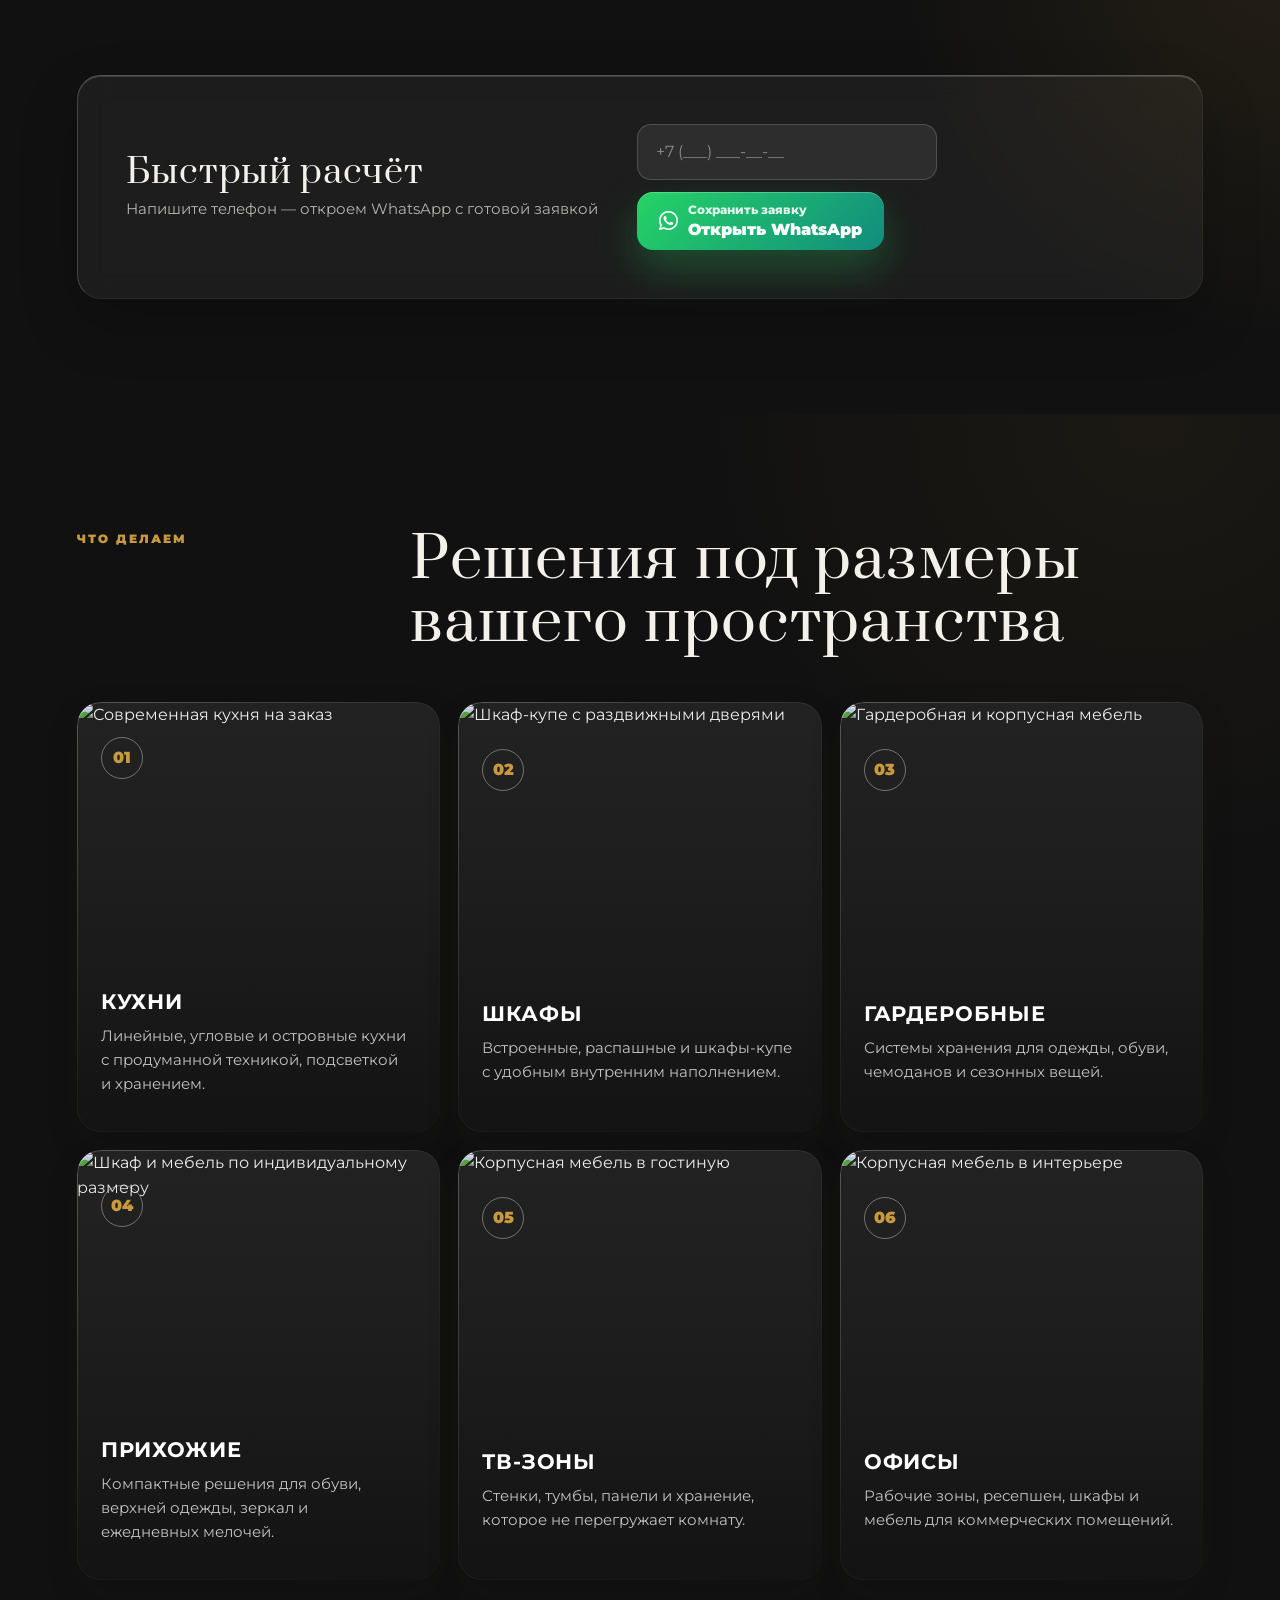
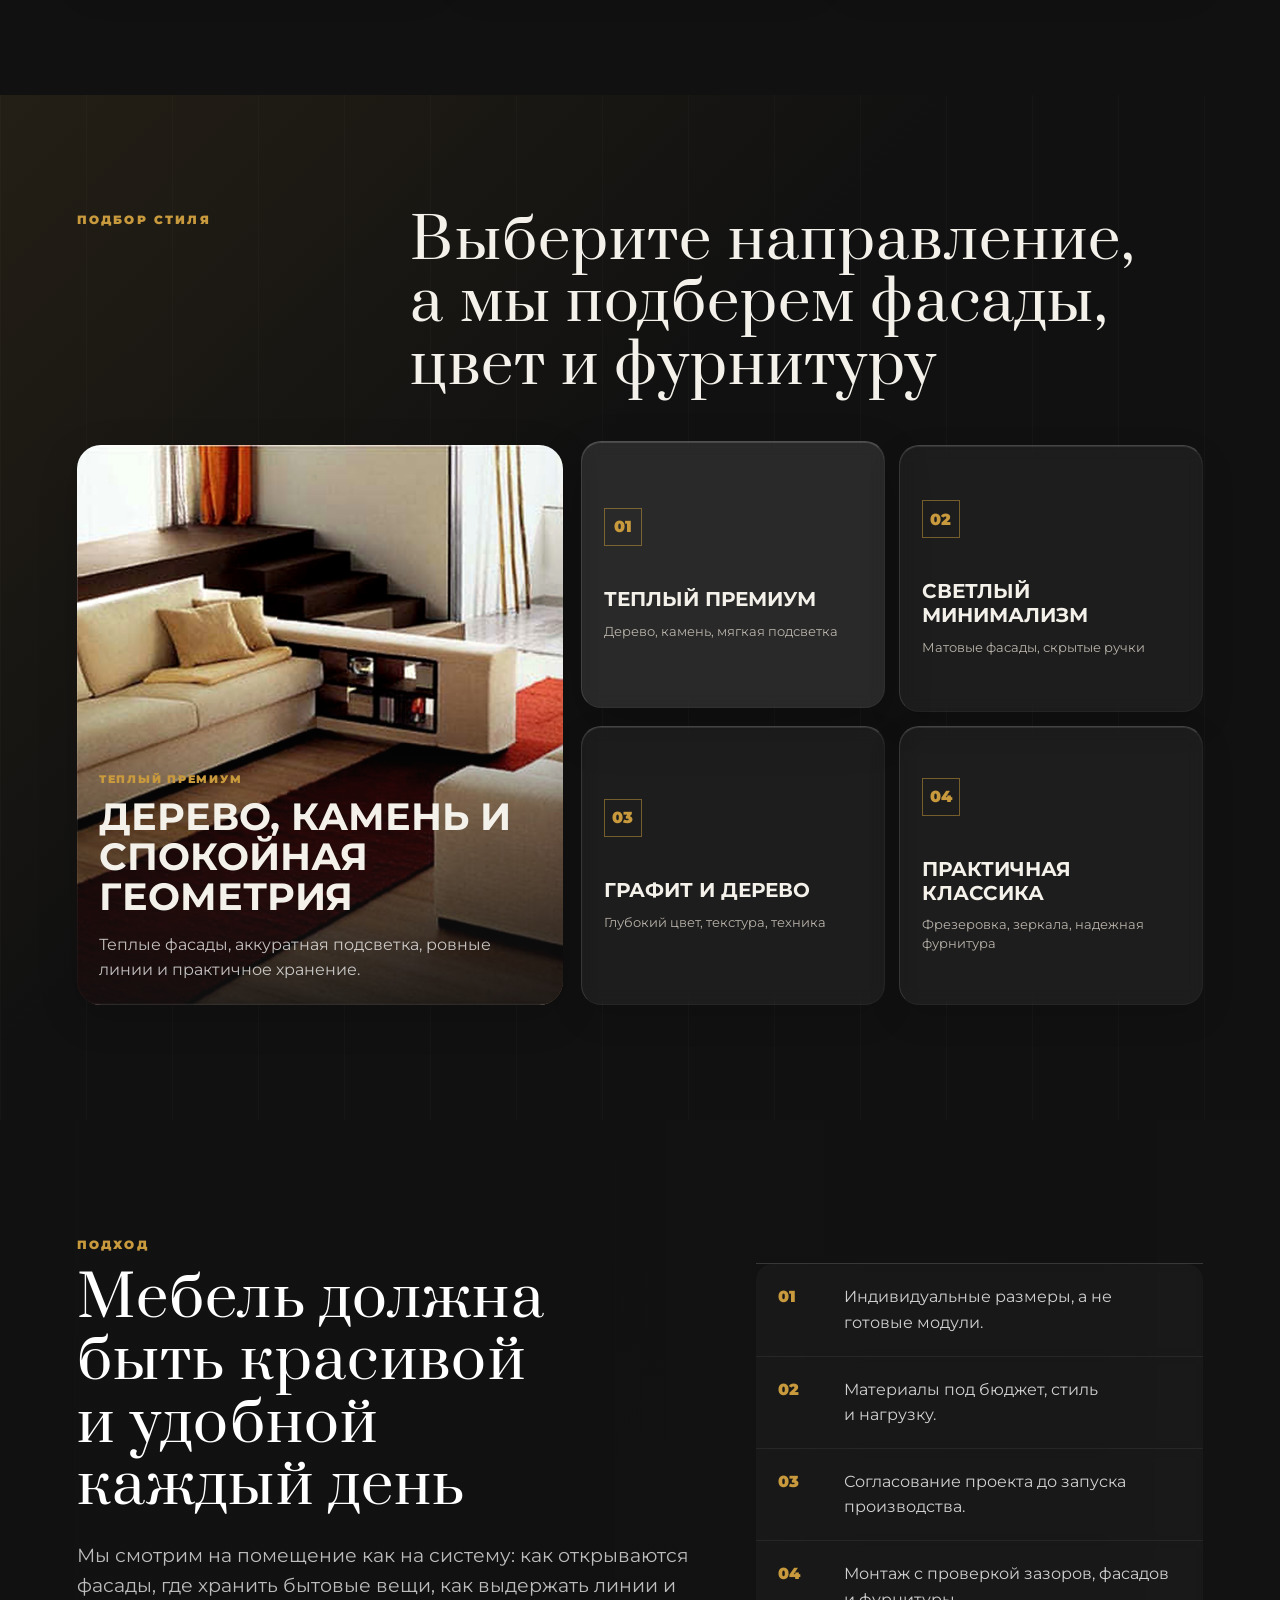
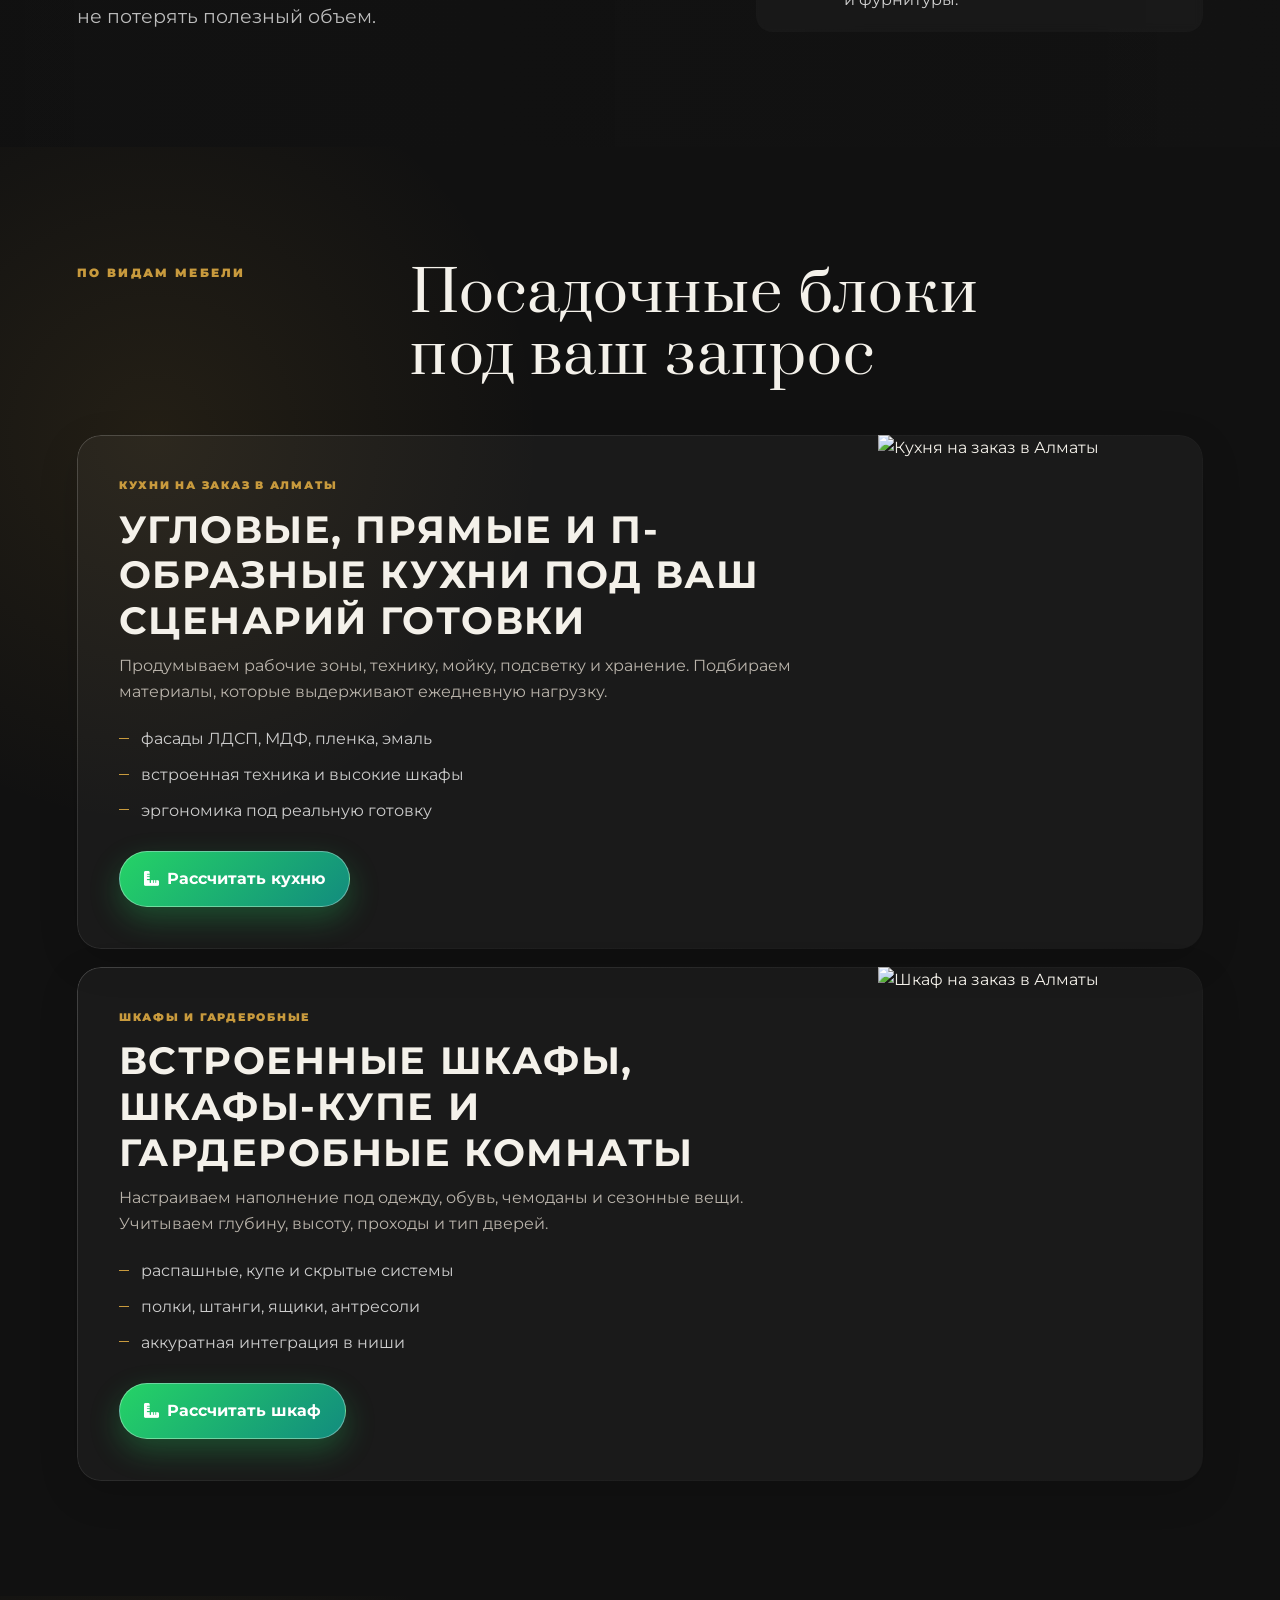
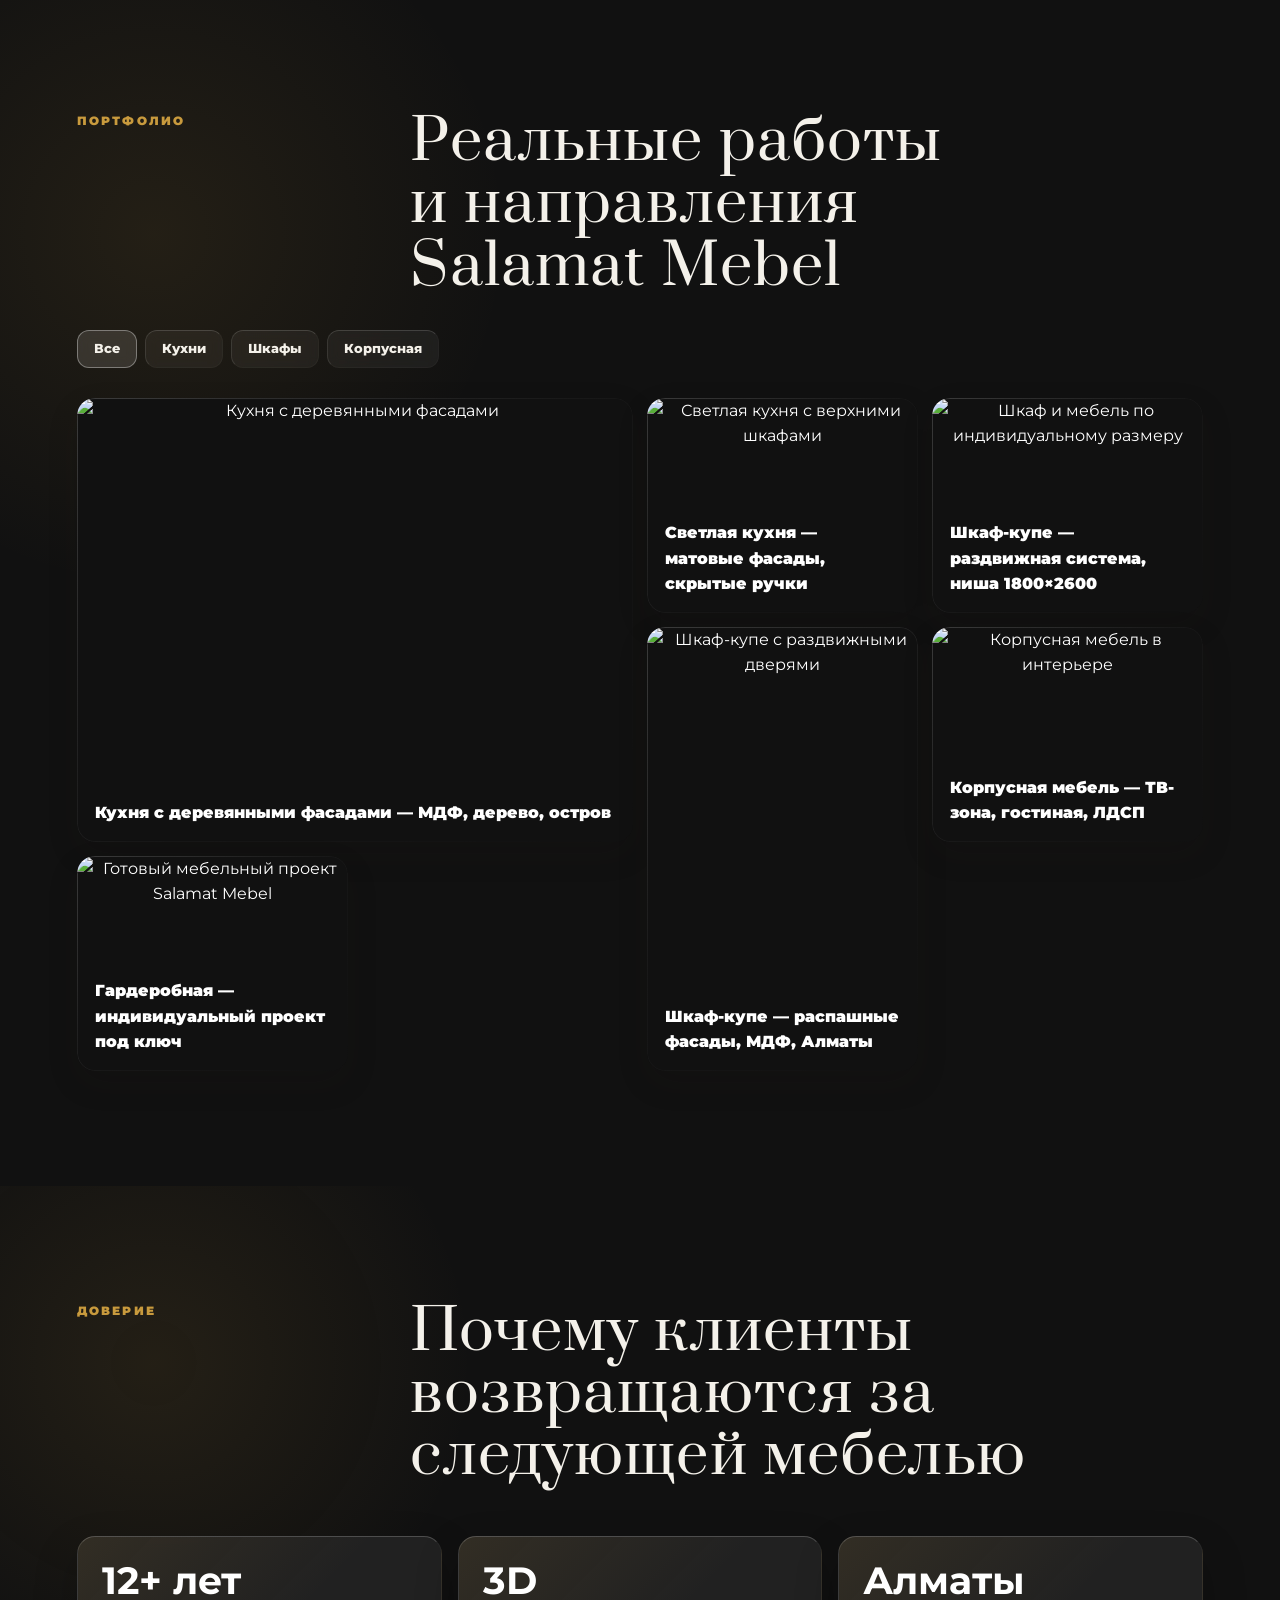
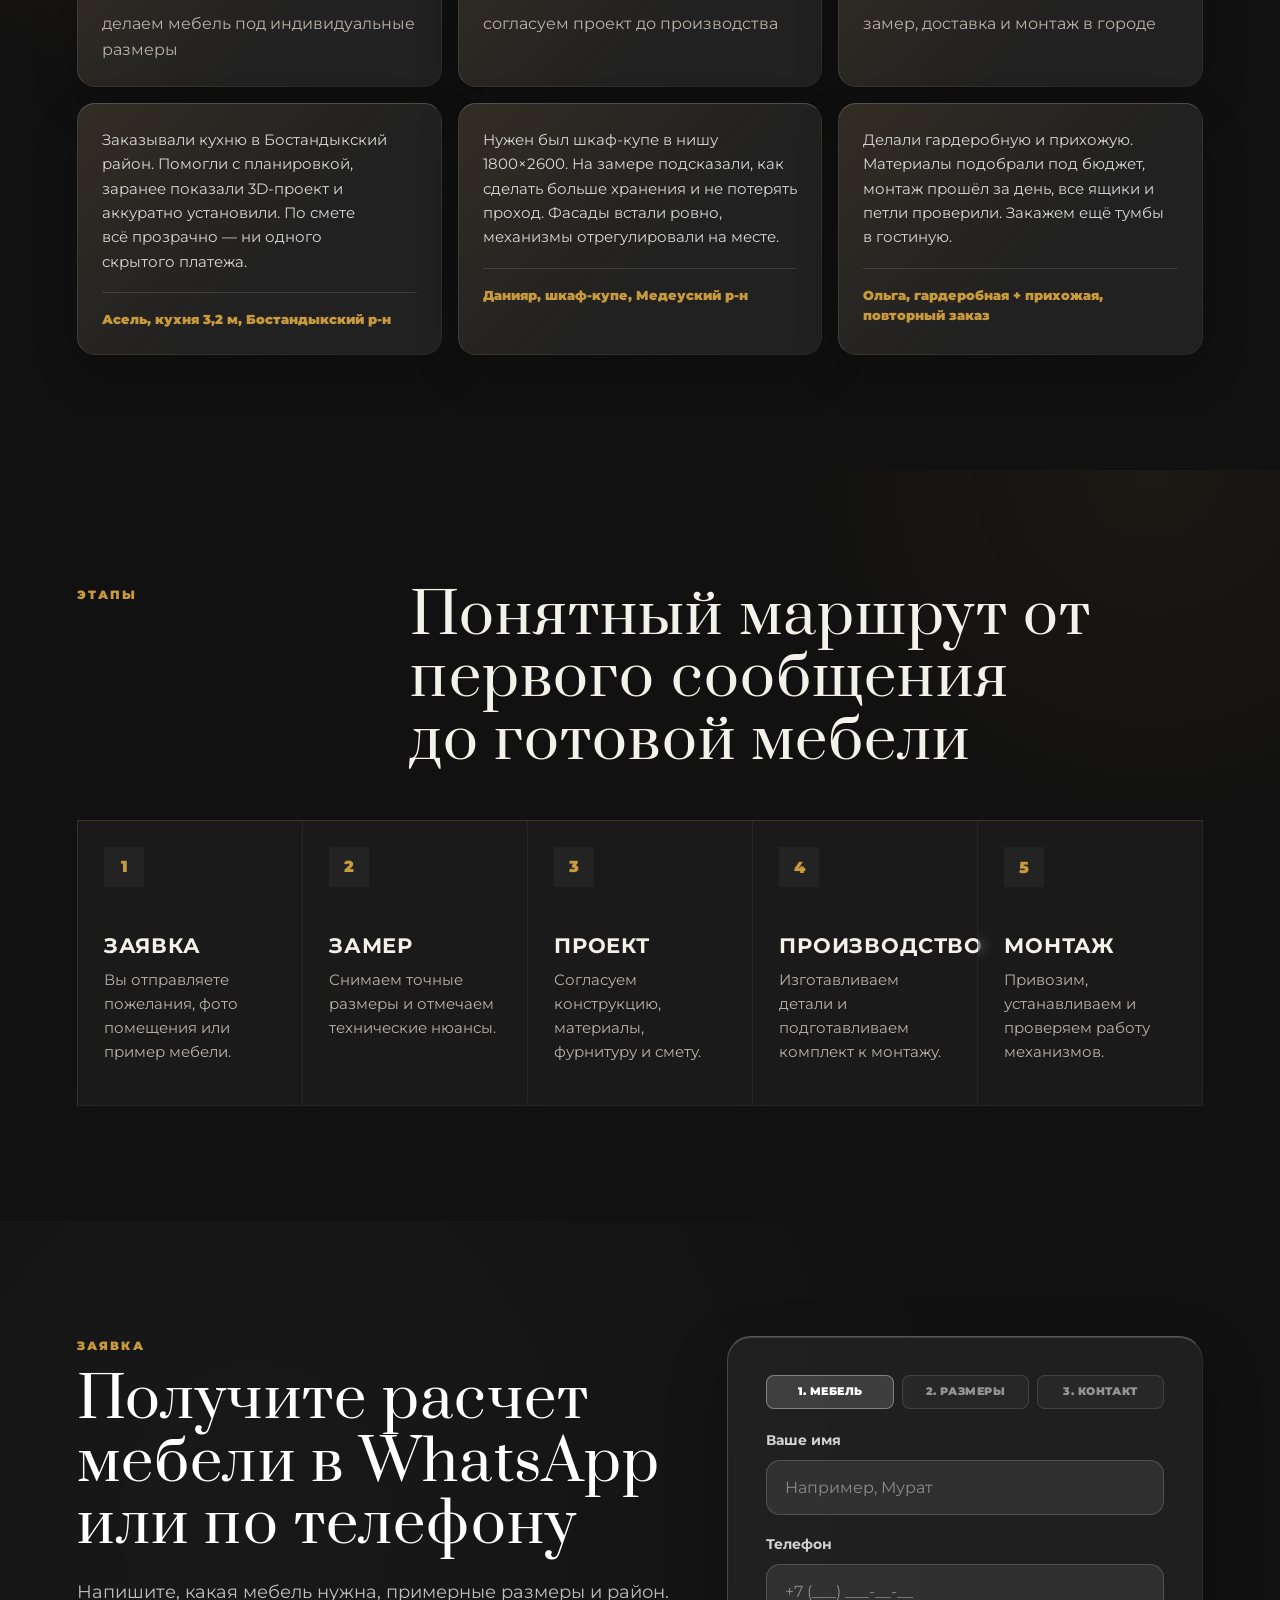
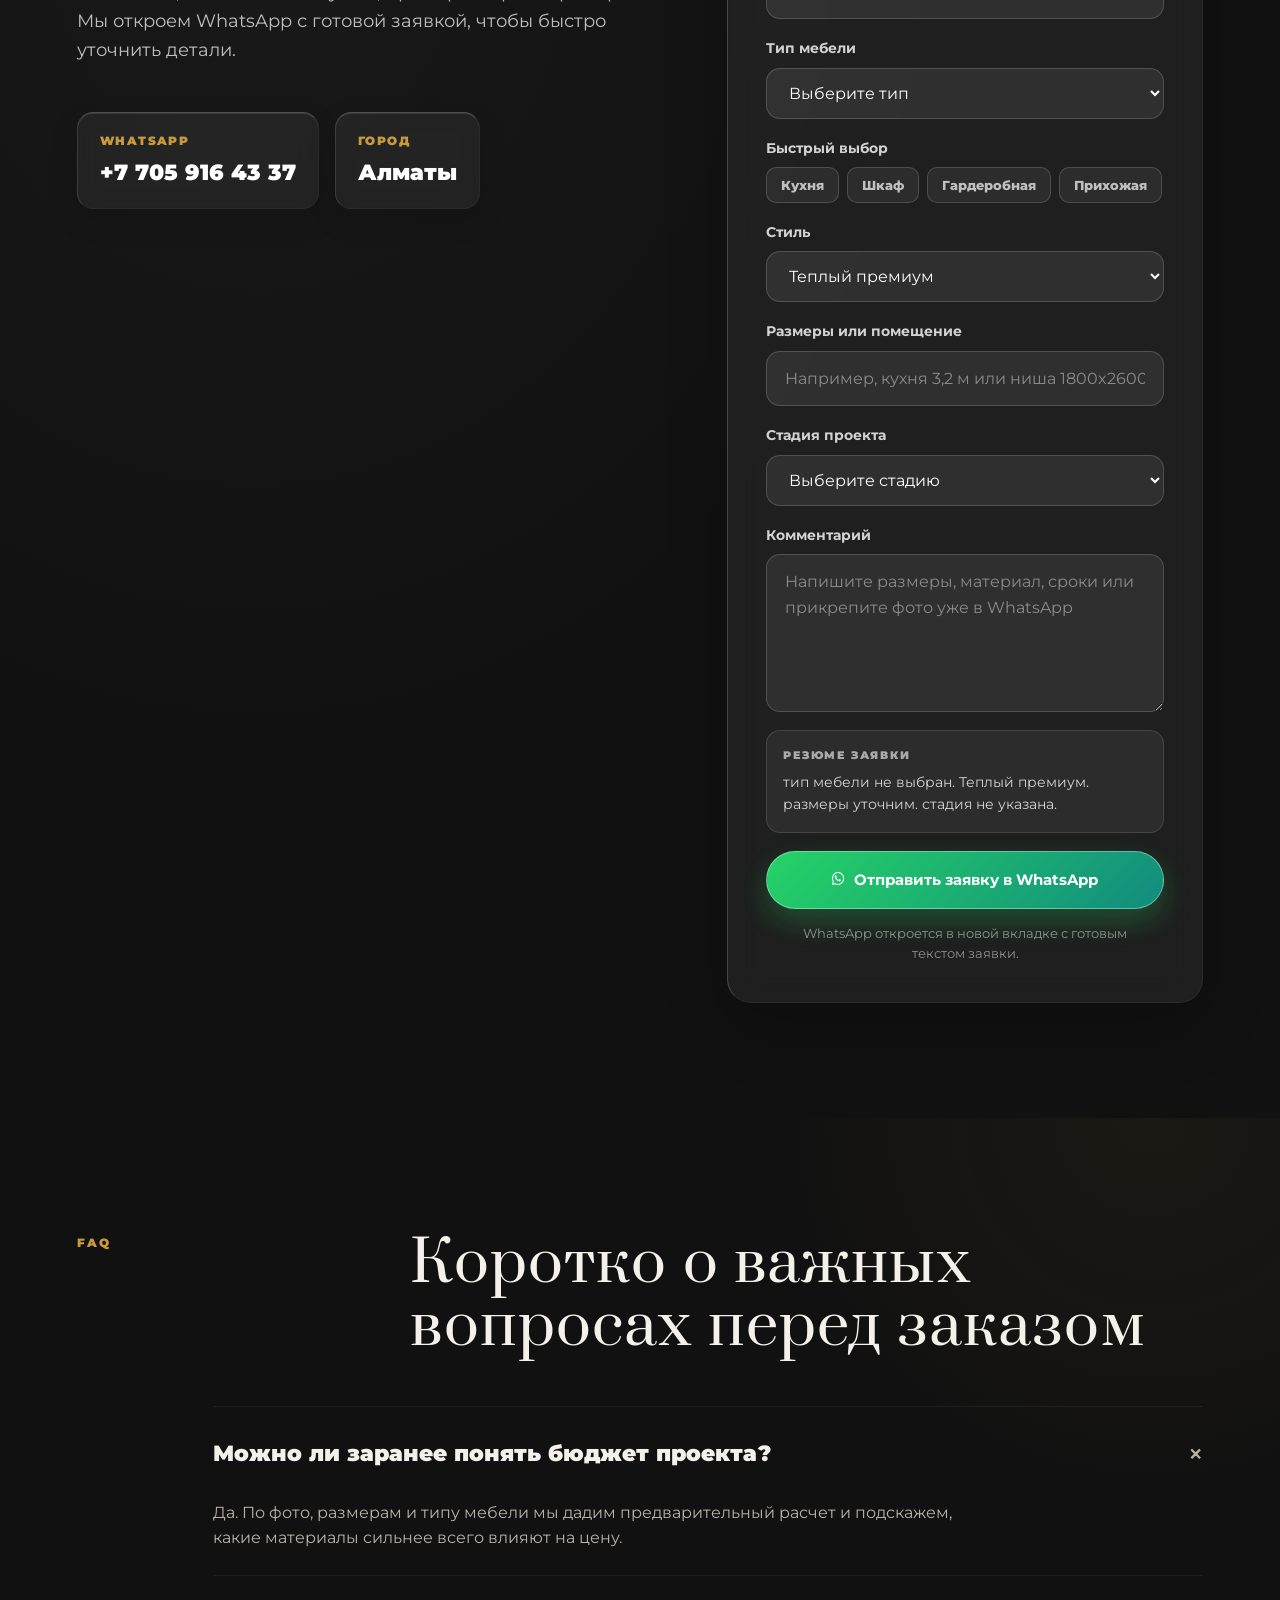
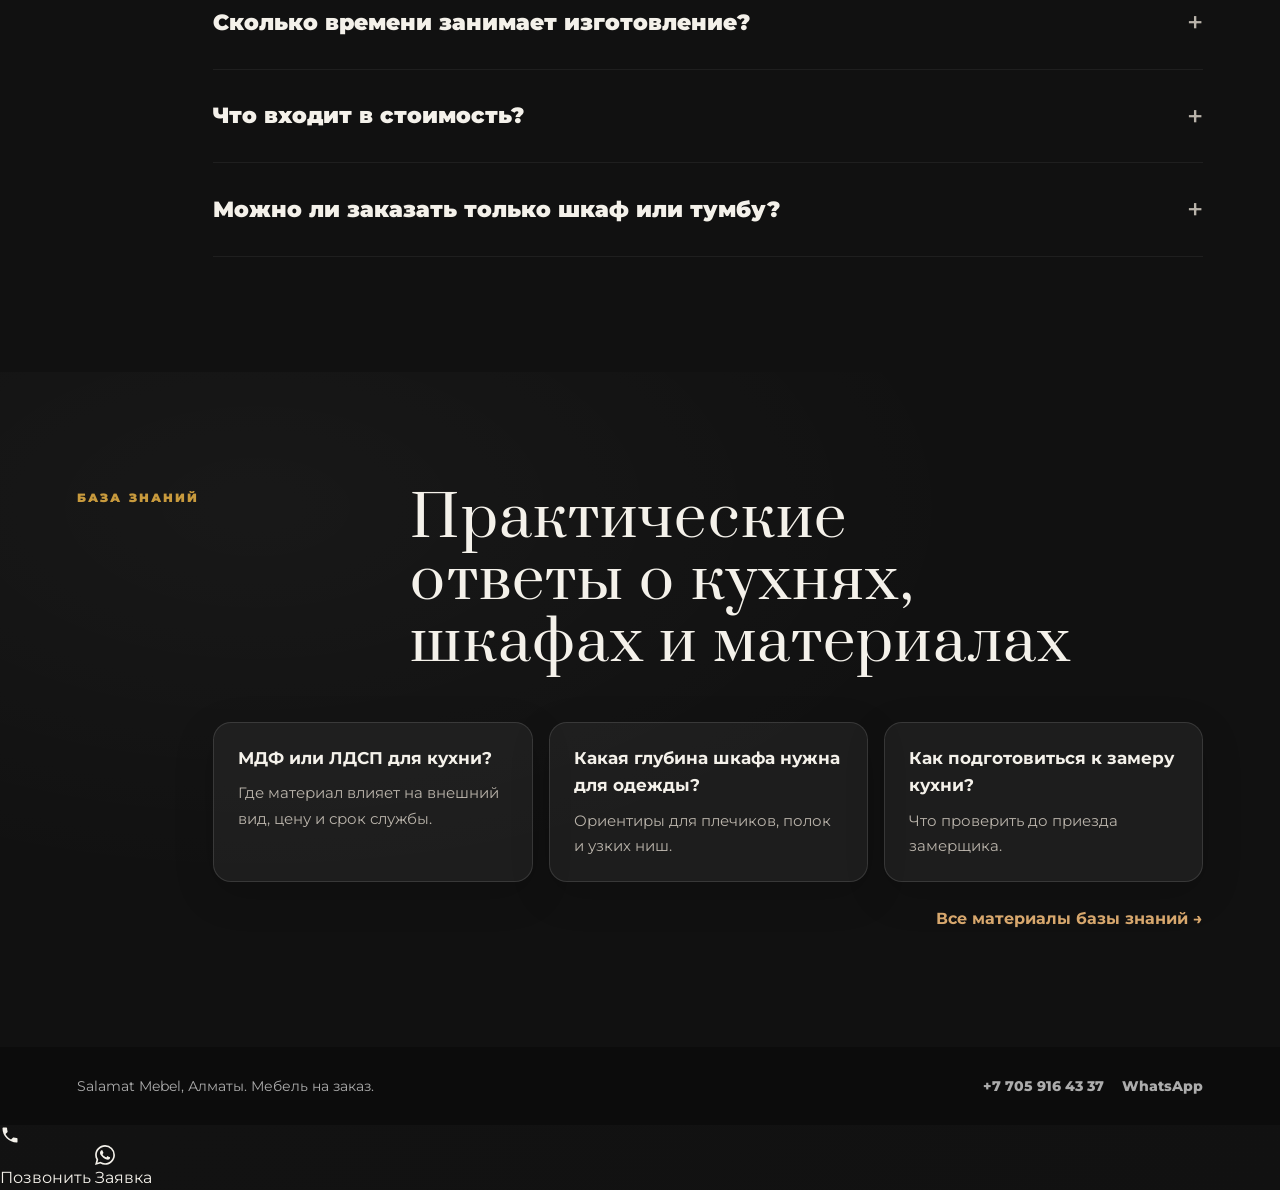
==== commit 9eb7e59a: "feat(geo): link the knowledge hub and its answer pages from the homepage CP-GEO-MEASURE-01 / PR #4 f" ====
--- a/index.html
+++ b/index.html
@@ -453,6 +453,28 @@
           </details>
         </div>
       </section>
+
+      <section class="section knowledge-hub" id="knowledge">
+        <div class="section-heading reveal">
+          <p class="eyebrow">База знаний</p>
+          <h2>Практические ответы о кухнях, шкафах и материалах</h2>
+        </div>
+        <div class="knowledge-grid">
+          <a class="knowledge-card reveal" href="/knowledge/mdf-ili-ldsp-dlya-kuhni/">
+            <strong>МДФ или ЛДСП для кухни?</strong>
+            <span>Где материал влияет на внешний вид, цену и срок службы.</span>
+          </a>
+          <a class="knowledge-card reveal reveal-delay-1" href="/knowledge/glubina-shkafa-dlya-odezhdy/">
+            <strong>Какая глубина шкафа нужна для одежды?</strong>
+            <span>Ориентиры для плечиков, полок и узких ниш.</span>
+          </a>
+          <a class="knowledge-card reveal reveal-delay-2" href="/knowledge/kak-podgotovitsya-k-zameru-kuhni/">
+            <strong>Как подготовиться к замеру кухни?</strong>
+            <span>Что проверить до приезда замерщика.</span>
+          </a>
+        </div>
+        <a class="knowledge-hub-link" href="/knowledge/">Все материалы базы знаний →</a>
+      </section>
     </main>
 
     <footer class="footer">
--- a/styles.css
+++ b/styles.css
@@ -2309,7 +2309,6 @@
     font-size: 14px;
   }
 
-  .float-whatsapp,
   .chat-toggle {
     right: 16px;
     width: 56px;
@@ -2317,13 +2316,7 @@
   }
 
   .float-whatsapp {
-    display: inline-flex;
-    width: auto;
-    min-width: 166px;
-    gap: 10px;
-    padding: 0 18px;
-    border-radius: 999px;
-    bottom: calc(18px + env(safe-area-inset-bottom, 0px));
+    display: none;
   }
 
   .float-whatsapp span {
@@ -2380,9 +2373,11 @@
     color: #fff;
   }
 
-  body.hero-active .float-whatsapp,
-  body.hero-active .chat-toggle {
+  body.hero-active .chat-toggle,
+  body.contact-active .chat-toggle,
+  body.contact-active .mobile-sticky-cta {
     opacity: 0;
+    visibility: hidden;
     pointer-events: none;
     transform: translateY(12px);
   }
@@ -2400,3 +2395,56 @@
     border-radius: 16px 16px 0 0;
   }
 }
+
+/* Knowledge hub links on the homepage (CP-GEO-MEASURE-01) */
+.knowledge-grid {
+  display: grid;
+  grid-template-columns: repeat(auto-fit, minmax(240px, 1fr));
+  gap: 16px;
+  max-width: 990px;
+  margin-left: auto;
+}
+
+.knowledge-card {
+  display: block;
+  padding: 22px 24px;
+  border-radius: 18px;
+  border: 1px solid var(--line-neutral);
+  background: rgba(255, 255, 255, 0.05);
+  box-shadow: 0 12px 40px rgba(0, 0, 0, 0.16);
+  color: var(--ink);
+  text-decoration: none;
+  transition: transform var(--transition), border-color var(--transition);
+}
+
+.knowledge-card:hover,
+.knowledge-card:focus-visible {
+  transform: translateY(-4px);
+  border-color: var(--line);
+}
+
+.knowledge-card strong {
+  display: block;
+  margin-bottom: 8px;
+  font-size: 17px;
+}
+
+.knowledge-card span {
+  color: var(--muted);
+  font-size: 15px;
+}
+
+.knowledge-hub-link {
+  display: block;
+  width: fit-content;
+  max-width: 990px;
+  margin: 24px 0 0 auto;
+  color: var(--bronze-light);
+  font-weight: 700;
+  text-decoration: none;
+}
+
+.knowledge-hub-link:hover,
+.knowledge-hub-link:focus-visible {
+  text-decoration: underline;
+}
